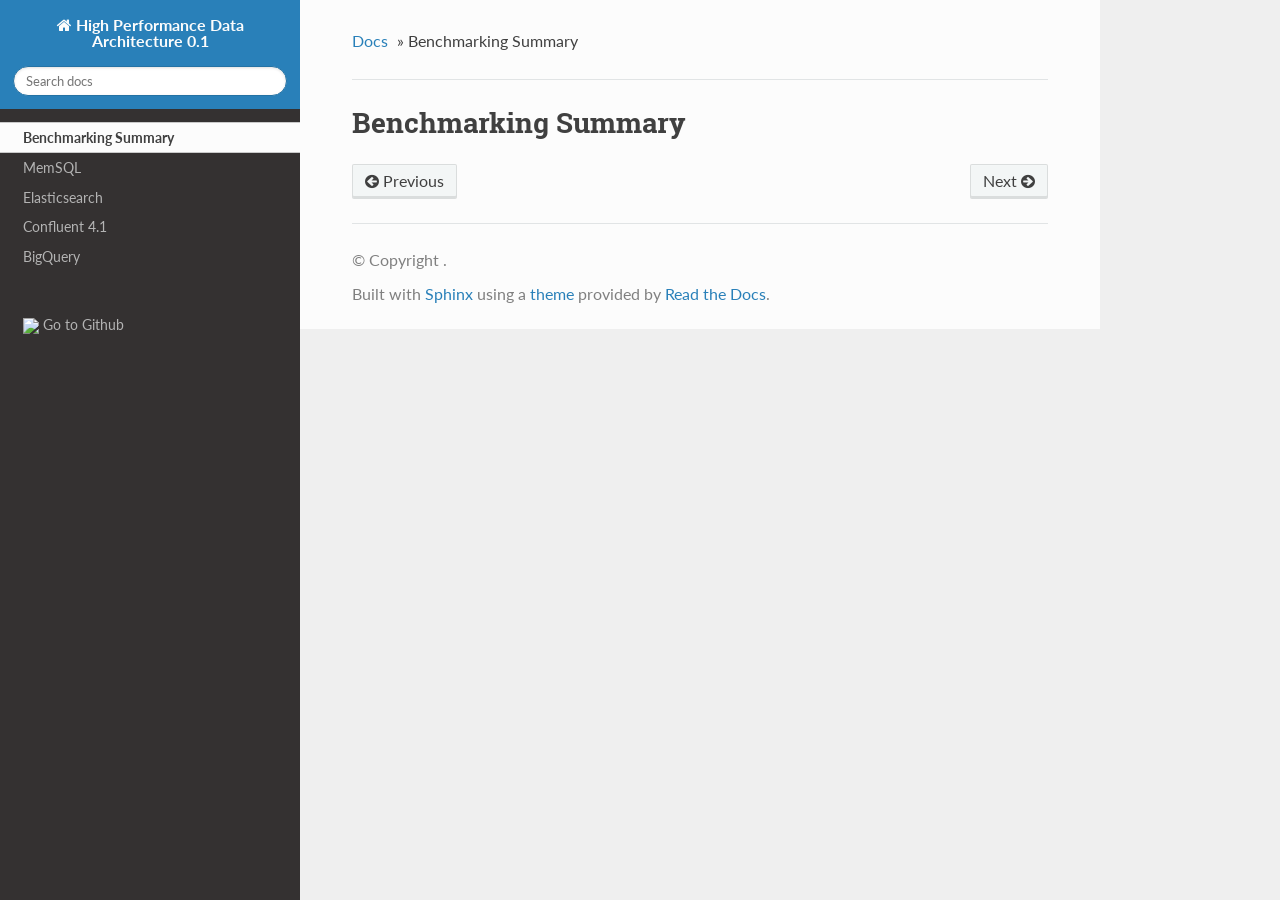
==== benchmark.html @ 3b0ab19f "Add files via upload" ====
<!DOCTYPE html>
<!--[if IE 8]><html class="no-js lt-ie9" lang="en" > <![endif]-->
<!--[if gt IE 8]><!--> <html class="no-js" lang="en" > <!--<![endif]-->
<head>
  <meta charset="utf-8">
  
  <meta name="viewport" content="width=device-width, initial-scale=1.0">
  
  <title>Benchmarking Summary &mdash; Data Architecture</title>
  

  
  
  
  

  

  
  
    

  

  
    <link rel="stylesheet" href="_static/css/theme.css" type="text/css" />
  <link rel="stylesheet" href="_static/pygments.css" type="text/css" />
    <link rel="index" title="Index" href="genindex.html" />
    <link rel="search" title="Search" href="search.html" />
    <link rel="next" title="MemSQL" href="memsql.html" />
    <link rel="prev" title="High Performance Data Architecture 0.1" href="index.html" /> 

  
  <script src="_static/js/modernizr.min.js"></script>

</head>

<body class="wy-body-for-nav">

   
  <div class="wy-grid-for-nav">

    
    <nav data-toggle="wy-nav-shift" class="wy-nav-side">
      <div class="wy-side-scroll">
        <div class="wy-side-nav-search">
          

          
            <a href="index.html" class="icon icon-home"> High Performance Data Architecture 0.1
          

          
          </a>

          
            
            
          

          
<div role="search">
  <form id="rtd-search-form" class="wy-form" action="search.html" method="get">
    <input type="text" name="q" placeholder="Search docs" />
    <input type="hidden" name="check_keywords" value="yes" />
    <input type="hidden" name="area" value="default" />
  </form>
</div>

          
        </div>

        <div class="wy-menu wy-menu-vertical" data-spy="affix" role="navigation" aria-label="main navigation">
          
    
            
            
              
            
            
              <ul class="current">
<li class="toctree-l1 current"><a class="current reference internal" href="#">Benchmarking Summary</a></li>
<li class="toctree-l1"><a class="reference internal" href="memsql.html">MemSQL</a></li>
<li class="toctree-l1"><a class="reference internal" href="elasticsearch.html">Elasticsearch</a></li>
<li class="toctree-l1"><a class="reference internal" href="confluent.html">Confluent 4.1</a></li>
<li class="toctree-l1"><a class="reference internal" href="bigquery.html">BigQuery</a></li>
</ul>

            
          
    <br/>
    <br/>
    <a href=""><img src="_images/GitHub-Mark-Light-32px.png">&nbsp;Go to Github</a>
  
        </div>
      </div>
    </nav>

    <section data-toggle="wy-nav-shift" class="wy-nav-content-wrap">

      
      <nav class="wy-nav-top" aria-label="top navigation">
        
          <i data-toggle="wy-nav-top" class="fa fa-bars"></i>
          <a href="index.html">High Performance Data Architecture 0.1</a>
        
      </nav>


      <div class="wy-nav-content">
        
        <div class="rst-content">
        
          















<div role="navigation" aria-label="breadcrumbs navigation">

  <ul class="wy-breadcrumbs">
    
      <li><a href="index.html">Docs</a> &raquo;</li>
        
      <li>Benchmarking Summary</li>
    
    
      <li class="wy-breadcrumbs-aside">
        
            
        
      </li>
    
  </ul>

  
  <hr/>
</div>
          <div role="main" class="document" itemscope="itemscope" itemtype="http://schema.org/Article">
           <div itemprop="articleBody">
            
  <div class="section" id="benchmarking-summary">
<h1>Benchmarking Summary<a class="headerlink" href="#benchmarking-summary" title="Permalink to this headline">¶</a></h1>
</div>


           </div>
           
          </div>
          <footer>
  
    <div class="rst-footer-buttons" role="navigation" aria-label="footer navigation">
      
        <a href="memsql.html" class="btn btn-neutral float-right" title="MemSQL" accesskey="n" rel="next">Next <span class="fa fa-arrow-circle-right"></span></a>
      
      
        <a href="index.html" class="btn btn-neutral" title="High Performance Data Architecture 0.1" accesskey="p" rel="prev"><span class="fa fa-arrow-circle-left"></span> Previous</a>
      
    </div>
  

  <hr/>

  <div role="contentinfo">
    <p>
        &copy; Copyright .

    </p>
  </div>
  Built with <a href="http://sphinx-doc.org/">Sphinx</a> using a <a href="https://github.com/rtfd/sphinx_rtd_theme">theme</a> provided by <a href="https://readthedocs.org">Read the Docs</a>. 

</footer>

        </div>
      </div>

    </section>

  </div>
  


  

    <script type="text/javascript">
        var DOCUMENTATION_OPTIONS = {
            URL_ROOT:'./',
            VERSION:'',
            LANGUAGE:'None',
            COLLAPSE_INDEX:false,
            FILE_SUFFIX:'.html',
            HAS_SOURCE:  true,
            SOURCELINK_SUFFIX: '.txt'
        };
    </script>
      <script type="text/javascript" src="_static/jquery.js"></script>
      <script type="text/javascript" src="_static/underscore.js"></script>
      <script type="text/javascript" src="_static/doctools.js"></script>

  

  
  
    <script type="text/javascript" src="_static/js/theme.js"></script>
  

  <script type="text/javascript">
      jQuery(function () {
          
          SphinxRtdTheme.Navigation.enableSticky();
          
      });
  </script> 

</body>
</html>
---- _static/css/theme.css ----
﻿*{-webkit-box-sizing:border-box;-moz-box-sizing:border-box;box-sizing:border-box}article,aside,details,figcaption,figure,footer,header,hgroup,nav,section{display:block}audio,canvas,video{display:inline-block;*display:inline;*zoom:1}audio:not([controls]){display:none}[hidden]{display:none}*{-webkit-box-sizing:border-box;-moz-box-sizing:border-box;box-sizing:border-box}html{font-size:100%;-webkit-text-size-adjust:100%;-ms-text-size-adjust:100%}body{margin:0}a:hover,a:active{outline:0}abbr[title]{border-bottom:1px dotted}b,strong{font-weight:bold}blockquote{margin:0}dfn{font-style:italic}ins{background:#ff9;color:#000;text-decoration:none}mark{background:#ff0;color:#000;font-style:italic;font-weight:bold}pre,code,.rst-content tt,.rst-content code,kbd,samp{font-family:monospace,serif;_font-family:"courier new",monospace;font-size:1em}pre{white-space:pre}q{quotes:none}q:before,q:after{content:"";content:none}small{font-size:85%}sub,sup{font-size:75%;line-height:0;position:relative;vertical-align:baseline}sup{top:-0.5em}sub{bottom:-0.25em}ul,ol,dl{margin:0;padding:0;list-style:none;list-style-image:none}li{list-style:none}dd{margin:0}img{border:0;-ms-interpolation-mode:bicubic;vertical-align:middle;max-width:100%}svg:not(:root){overflow:hidden}figure{margin:0}form{margin:0}fieldset{border:0;margin:0;padding:0}label{cursor:pointer}legend{border:0;*margin-left:-7px;padding:0;white-space:normal}button,input,select,textarea{font-size:100%;margin:0;vertical-align:baseline;*vertical-align:middle}button,input{line-height:normal}button,input[type="button"],input[type="reset"],input[type="submit"]{cursor:pointer;-webkit-appearance:button;*overflow:visible}button[disabled],input[disabled]{cursor:default}input[type="checkbox"],input[type="radio"]{box-sizing:border-box;padding:0;*width:13px;*height:13px}input[type="search"]{-webkit-appearance:textfield;-moz-box-sizing:content-box;-webkit-box-sizing:content-box;box-sizing:content-box}input[type="search"]::-webkit-search-decoration,input[type="search"]::-webkit-search-cancel-button{-webkit-appearance:none}button::-moz-focus-inner,input::-moz-focus-inner{border:0;padding:0}textarea{overflow:auto;vertical-align:top;resize:vertical}table{border-collapse:collapse;border-spacing:0}td{vertical-align:top}.chromeframe{margin:.2em 0;background:#ccc;color:#000;padding:.2em 0}.ir{display:block;border:0;text-indent:-999em;overflow:hidden;background-color:transparent;background-repeat:no-repeat;text-align:left;direction:ltr;*line-height:0}.ir br{display:none}.hidden{display:none !important;visibility:hidden}.visuallyhidden{border:0;clip:rect(0 0 0 0);height:1px;margin:-1px;overflow:hidden;padding:0;position:absolute;width:1px}.visuallyhidden.focusable:active,.visuallyhidden.focusable:focus{clip:auto;height:auto;margin:0;overflow:visible;position:static;width:auto}.invisible{visibility:hidden}.relative{position:relative}big,small{font-size:100%}@media print{html,body,section{background:none !important}*{box-shadow:none !important;text-shadow:none !important;filter:none !important;-ms-filter:none !important}a,a:visited{text-decoration:underline}.ir a:after,a[href^="javascript:"]:after,a[href^="#"]:after{content:""}pre,blockquote{page-break-inside:avoid}thead{display:table-header-group}tr,img{page-break-inside:avoid}img{max-width:100% !important}@page{margin:.5cm}p,h2,.rst-content .toctree-wrapper p.caption,h3{orphans:3;widows:3}h2,.rst-content .toctree-wrapper p.caption,h3{page-break-after:avoid}}.fa:before,.wy-menu-vertical li span.toctree-expand:before,.wy-menu-vertical li.on a span.toctree-expand:before,.wy-menu-vertical li.current>a span.toctree-expand:before,.rst-content .admonition-title:before,.rst-content h1 .headerlink:before,.rst-content h2 .headerlink:before,.rst-content h3 .headerlink:before,.rst-content h4 .headerlink:before,.rst-content h5 .headerlink:before,.rst-content h6 .headerlink:before,.rst-content dl dt .headerlink:before,.rst-content p.caption .headerlink:before,.rst-content table>caption .headerlink:before,.rst-content tt.download span:first-child:before,.rst-content code.download span:first-child:before,.icon:before,.wy-dropdown .caret:before,.wy-inline-validate.wy-inline-validate-success .wy-input-context:before,.wy-inline-validate.wy-inline-validate-danger .wy-input-context:before,.wy-inline-validate.wy-inline-validate-warning .wy-input-context:before,.wy-inline-validate.wy-inline-validate-info .wy-input-context:before,.wy-alert,.rst-content .note,.rst-content .attention,.rst-content .caution,.rst-content .danger,.rst-content .error,.rst-content .hint,.rst-content .important,.rst-content .tip,.rst-content .warning,.rst-content .seealso,.rst-content .admonition-todo,.rst-content .admonition,.btn,input[type="text"],input[type="password"],input[type="email"],input[type="url"],input[type="date"],input[type="month"],input[type="time"],input[type="datetime"],input[type="datetime-local"],input[type="week"],input[type="number"],input[type="search"],input[type="tel"],input[type="color"],select,textarea,.wy-menu-vertical li.on a,.wy-menu-vertical li.current>a,.wy-side-nav-search>a,.wy-side-nav-search .wy-dropdown>a,.wy-nav-top a{-webkit-font-smoothing:antialiased}.clearfix{*zoom:1}.clearfix:before,.clearfix:after{display:table;content:""}.clearfix:after{clear:both}/*!
 *  Font Awesome 4.7.0 by @davegandy - http://fontawesome.io - @fontawesome
 *  License - http://fontawesome.io/license (Font: SIL OFL 1.1, CSS: MIT License)
 */@font-face{font-family:'FontAwesome';src:url("../fonts/fontawesome-webfont.eot?v=4.7.0");src:url("../fonts/fontawesome-webfont.eot?#iefix&v=4.7.0") format("embedded-opentype"),url("../fonts/fontawesome-webfont.woff2?v=4.7.0") format("woff2"),url("../fonts/fontawesome-webfont.woff?v=4.7.0") format("woff"),url("../fonts/fontawesome-webfont.ttf?v=4.7.0") format("truetype"),url("../fonts/fontawesome-webfont.svg?v=4.7.0#fontawesomeregular") format("svg");font-weight:normal;font-style:normal}.fa,.wy-menu-vertical li span.toctree-expand,.wy-menu-vertical li.on a span.toctree-expand,.wy-menu-vertical li.current>a span.toctree-expand,.rst-content .admonition-title,.rst-content h1 .headerlink,.rst-content h2 .headerlink,.rst-content h3 .headerlink,.rst-content h4 .headerlink,.rst-content h5 .headerlink,.rst-content h6 .headerlink,.rst-content dl dt .headerlink,.rst-content p.caption .headerlink,.rst-content table>caption .headerlink,.rst-content tt.download span:first-child,.rst-content code.download span:first-child,.icon{display:inline-block;font:normal normal normal 14px/1 FontAwesome;font-size:inherit;text-rendering:auto;-webkit-font-smoothing:antialiased;-moz-osx-font-smoothing:grayscale}.fa-lg{font-size:1.3333333333em;line-height:.75em;vertical-align:-15%}.fa-2x{font-size:2em}.fa-3x{font-size:3em}.fa-4x{font-size:4em}.fa-5x{font-size:5em}.fa-fw{width:1.2857142857em;text-align:center}.fa-ul{padding-left:0;margin-left:2.1428571429em;list-style-type:none}.fa-ul>li{position:relative}.fa-li{position:absolute;left:-2.1428571429em;width:2.1428571429em;top:.1428571429em;text-align:center}.fa-li.fa-lg{left:-1.8571428571em}.fa-border{padding:.2em .25em .15em;border:solid 0.08em #eee;border-radius:.1em}.fa-pull-left{float:left}.fa-pull-right{float:right}.fa.fa-pull-left,.wy-menu-vertical li span.fa-pull-left.toctree-expand,.wy-menu-vertical li.on a span.fa-pull-left.toctree-expand,.wy-menu-vertical li.current>a span.fa-pull-left.toctree-expand,.rst-content .fa-pull-left.admonition-title,.rst-content h1 .fa-pull-left.headerlink,.rst-content h2 .fa-pull-left.headerlink,.rst-content h3 .fa-pull-left.headerlink,.rst-content h4 .fa-pull-left.headerlink,.rst-content h5 .fa-pull-left.headerlink,.rst-content h6 .fa-pull-left.headerlink,.rst-content dl dt .fa-pull-left.headerlink,.rst-content p.caption .fa-pull-left.headerlink,.rst-content table>caption .fa-pull-left.headerlink,.rst-content tt.download span.fa-pull-left:first-child,.rst-content code.download span.fa-pull-left:first-child,.fa-pull-left.icon{margin-right:.3em}.fa.fa-pull-right,.wy-menu-vertical li span.fa-pull-right.toctree-expand,.wy-menu-vertical li.on a span.fa-pull-right.toctree-expand,.wy-menu-vertical li.current>a span.fa-pull-right.toctree-expand,.rst-content .fa-pull-right.admonition-title,.rst-content h1 .fa-pull-right.headerlink,.rst-content h2 .fa-pull-right.headerlink,.rst-content h3 .fa-pull-right.headerlink,.rst-content h4 .fa-pull-right.headerlink,.rst-content h5 .fa-pull-right.headerlink,.rst-content h6 .fa-pull-right.headerlink,.rst-content dl dt .fa-pull-right.headerlink,.rst-content p.caption .fa-pull-right.headerlink,.rst-content table>caption .fa-pull-right.headerlink,.rst-content tt.download span.fa-pull-right:first-child,.rst-content code.download span.fa-pull-right:first-child,.fa-pull-right.icon{margin-left:.3em}.pull-right{float:right}.pull-left{float:left}.fa.pull-left,.wy-menu-vertical li span.pull-left.toctree-expand,.wy-menu-vertical li.on a span.pull-left.toctree-expand,.wy-menu-vertical li.current>a span.pull-left.toctree-expand,.rst-content .pull-left.admonition-title,.rst-content h1 .pull-left.headerlink,.rst-content h2 .pull-left.headerlink,.rst-content h3 .pull-left.headerlink,.rst-content h4 .pull-left.headerlink,.rst-content h5 .pull-left.headerlink,.rst-content h6 .pull-left.headerlink,.rst-content dl dt .pull-left.headerlink,.rst-content p.caption .pull-left.headerlink,.rst-content table>caption .pull-left.headerlink,.rst-content tt.download span.pull-left:first-child,.rst-content code.download span.pull-left:first-child,.pull-left.icon{margin-right:.3em}.fa.pull-right,.wy-menu-vertical li span.pull-right.toctree-expand,.wy-menu-vertical li.on a span.pull-right.toctree-expand,.wy-menu-vertical li.current>a span.pull-right.toctree-expand,.rst-content .pull-right.admonition-title,.rst-content h1 .pull-right.headerlink,.rst-content h2 .pull-right.headerlink,.rst-content h3 .pull-right.headerlink,.rst-content h4 .pull-right.headerlink,.rst-content h5 .pull-right.headerlink,.rst-content h6 .pull-right.headerlink,.rst-content dl dt .pull-right.headerlink,.rst-content p.caption .pull-right.headerlink,.rst-content table>caption .pull-right.headerlink,.rst-content tt.download span.pull-right:first-child,.rst-content code.download span.pull-right:first-child,.pull-right.icon{margin-left:.3em}.fa-spin{-webkit-animation:fa-spin 2s infinite linear;animation:fa-spin 2s infinite linear}.fa-pulse{-webkit-animation:fa-spin 1s infinite steps(8);animation:fa-spin 1s infinite steps(8)}@-webkit-keyframes fa-spin{0%{-webkit-transform:rotate(0deg);transform:rotate(0deg)}100%{-webkit-transform:rotate(359deg);transform:rotate(359deg)}}@keyframes fa-spin{0%{-webkit-transform:rotate(0deg);transform:rotate(0deg)}100%{-webkit-transform:rotate(359deg);transform:rotate(359deg)}}.fa-rotate-90{-ms-filter:"progid:DXImageTransform.Microsoft.BasicImage(rotation=1)";-webkit-transform:rotate(90deg);-ms-transform:rotate(90deg);transform:rotate(90deg)}.fa-rotate-180{-ms-filter:"progid:DXImageTransform.Microsoft.BasicImage(rotation=2)";-webkit-transform:rotate(180deg);-ms-transform:rotate(180deg);transform:rotate(180deg)}.fa-rotate-270{-ms-filter:"progid:DXImageTransform.Microsoft.BasicImage(rotation=3)";-webkit-transform:rotate(270deg);-ms-transform:rotate(270deg);transform:rotate(270deg)}.fa-flip-horizontal{-ms-filter:"progid:DXImageTransform.Microsoft.BasicImage(rotation=0, mirror=1)";-webkit-transform:scale(-1, 1);-ms-transform:scale(-1, 1);transform:scale(-1, 1)}.fa-flip-vertical{-ms-filter:"progid:DXImageTransform.Microsoft.BasicImage(rotation=2, mirror=1)";-webkit-transform:scale(1, -1);-ms-transform:scale(1, -1);transform:scale(1, -1)}:root .fa-rotate-90,:root .fa-rotate-180,:root .fa-rotate-270,:root .fa-flip-horizontal,:root .fa-flip-vertical{filter:none}.fa-stack{position:relative;display:inline-block;width:2em;height:2em;line-height:2em;vertical-align:middle}.fa-stack-1x,.fa-stack-2x{position:absolute;left:0;width:100%;text-align:center}.fa-stack-1x{line-height:inherit}.fa-stack-2x{font-size:2em}.fa-inverse{color:#fff}.fa-glass:before{content:""}.fa-music:before{content:""}.fa-search:before,.icon-search:before{content:""}.fa-envelope-o:before{content:""}.fa-heart:before{content:""}.fa-star:before{content:""}.fa-star-o:before{content:""}.fa-user:before{content:""}.fa-film:before{content:""}.fa-th-large:before{content:""}.fa-th:before{content:""}.fa-th-list:before{content:""}.fa-check:before{content:""}.fa-remove:before,.fa-close:before,.fa-times:before{content:""}.fa-search-plus:before{content:""}.fa-search-minus:before{content:""}.fa-power-off:before{content:""}.fa-signal:before{content:""}.fa-gear:before,.fa-cog:before{content:""}.fa-trash-o:before{content:""}.fa-home:before,.icon-home:before{content:""}.fa-file-o:before{content:""}.fa-clock-o:before{content:""}.fa-road:before{content:""}.fa-download:before,.rst-content tt.download span:first-child:before,.rst-content code.download span:first-child:before{content:""}.fa-arrow-circle-o-down:before{content:""}.fa-arrow-circle-o-up:before{content:""}.fa-inbox:before{content:""}.fa-play-circle-o:before{content:""}.fa-rotate-right:before,.fa-repeat:before{content:""}.fa-refresh:before{content:""}.fa-list-alt:before{content:""}.fa-lock:before{content:""}.fa-flag:before{content:""}.fa-headphones:before{content:""}.fa-volume-off:before{content:""}.fa-volume-down:before{content:""}.fa-volume-up:before{content:""}.fa-qrcode:before{content:""}.fa-barcode:before{content:""}.fa-tag:before{content:""}.fa-tags:before{content:""}.fa-book:before,.icon-book:before{content:""}.fa-bookmark:before{content:""}.fa-print:before{content:""}.fa-camera:before{content:""}.fa-font:before{content:""}.fa-bold:before{content:""}.fa-italic:before{content:""}.fa-text-height:before{content:""}.fa-text-width:before{content:""}.fa-align-left:before{content:""}.fa-align-center:before{content:""}.fa-align-right:before{content:""}.fa-align-justify:before{content:""}.fa-list:before{content:""}.fa-dedent:before,.fa-outdent:before{content:""}.fa-indent:before{content:""}.fa-video-camera:before{content:""}.fa-photo:before,.fa-image:before,.fa-picture-o:before{content:""}.fa-pencil:before{content:""}.fa-map-marker:before{content:""}.fa-adjust:before{content:""}.fa-tint:before{content:""}.fa-edit:before,.fa-pencil-square-o:before{content:""}.fa-share-square-o:before{content:""}.fa-check-square-o:before{content:""}.fa-arrows:before{content:""}.fa-step-backward:before{content:""}.fa-fast-backward:before{content:""}.fa-backward:before{content:""}.fa-play:before{content:""}.fa-pause:before{content:""}.fa-stop:before{content:""}.fa-forward:before{content:""}.fa-fast-forward:before{content:""}.fa-step-forward:before{content:""}.fa-eject:before{content:""}.fa-chevron-left:before{content:""}.fa-chevron-right:before{content:""}.fa-plus-circle:before{content:""}.fa-minus-circle:before{content:""}.fa-times-circle:before,.wy-inline-validate.wy-inline-validate-danger .wy-input-context:before{content:""}.fa-check-circle:before,.wy-inline-validate.wy-inline-validate-success .wy-input-context:before{content:""}.fa-question-circle:before{content:""}.fa-info-circle:before{content:""}.fa-crosshairs:before{content:""}.fa-times-circle-o:before{content:""}.fa-check-circle-o:before{content:""}.fa-ban:before{content:""}.fa-arrow-left:before{content:""}.fa-arrow-right:before{content:""}.fa-arrow-up:before{content:""}.fa-arrow-down:before{content:""}.fa-mail-forward:before,.fa-share:before{content:""}.fa-expand:before{content:""}.fa-compress:before{content:""}.fa-plus:before{content:""}.fa-minus:before{content:""}.fa-asterisk:before{content:""}.fa-exclamation-circle:before,.wy-inline-validate.wy-inline-validate-warning .wy-input-context:before,.wy-inline-validate.wy-inline-validate-info .wy-input-context:before,.rst-content .admonition-title:before{content:""}.fa-gift:before{content:""}.fa-leaf:before{content:""}.fa-fire:before,.icon-fire:before{content:""}.fa-eye:before{content:""}.fa-eye-slash:before{content:""}.fa-warning:before,.fa-exclamation-triangle:before{content:""}.fa-plane:before{content:""}.fa-calendar:before{content:""}.fa-random:before{content:""}.fa-comment:before{content:""}.fa-magnet:before{content:""}.fa-chevron-up:before{content:""}.fa-chevron-down:before{content:""}.fa-retweet:before{content:""}.fa-shopping-cart:before{content:""}.fa-folder:before{content:""}.fa-folder-open:before{content:""}.fa-arrows-v:before{content:""}.fa-arrows-h:before{content:""}.fa-bar-chart-o:before,.fa-bar-chart:before{content:""}.fa-twitter-square:before{content:""}.fa-facebook-square:before{content:""}.fa-camera-retro:before{content:""}.fa-key:before{content:""}.fa-gears:before,.fa-cogs:before{content:""}.fa-comments:before{content:""}.fa-thumbs-o-up:before{content:""}.fa-thumbs-o-down:before{content:""}.fa-star-half:before{content:""}.fa-heart-o:before{content:""}.fa-sign-out:before{content:""}.fa-linkedin-square:before{content:""}.fa-thumb-tack:before{content:""}.fa-external-link:before{content:""}.fa-sign-in:before{content:""}.fa-trophy:before{content:""}.fa-github-square:before{content:""}.fa-upload:before{content:""}.fa-lemon-o:before{content:""}.fa-phone:before{content:""}.fa-square-o:before{content:""}.fa-bookmark-o:before{content:""}.fa-phone-square:before{content:""}.fa-twitter:before{content:""}.fa-facebook-f:before,.fa-facebook:before{content:""}.fa-github:before,.icon-github:before{content:""}.fa-unlock:before{content:""}.fa-credit-card:before{content:""}.fa-feed:before,.fa-rss:before{content:""}.fa-hdd-o:before{content:""}.fa-bullhorn:before{content:""}.fa-bell:before{content:""}.fa-certificate:before{content:""}.fa-hand-o-right:before{content:""}.fa-hand-o-left:before{content:""}.fa-hand-o-up:before{content:""}.fa-hand-o-down:before{content:""}.fa-arrow-circle-left:before,.icon-circle-arrow-left:before{content:""}.fa-arrow-circle-right:before,.icon-circle-arrow-right:before{content:""}.fa-arrow-circle-up:before{content:""}.fa-arrow-circle-down:before{content:""}.fa-globe:before{content:""}.fa-wrench:before{content:""}.fa-tasks:before{content:""}.fa-filter:before{content:""}.fa-briefcase:before{content:""}.fa-arrows-alt:before{content:""}.fa-group:before,.fa-users:before{content:""}.fa-chain:before,.fa-link:before,.icon-link:before{content:""}.fa-cloud:before{content:""}.fa-flask:before{content:""}.fa-cut:before,.fa-scissors:before{content:""}.fa-copy:before,.fa-files-o:before{content:""}.fa-paperclip:before{content:""}.fa-save:before,.fa-floppy-o:before{content:""}.fa-square:before{content:""}.fa-navicon:before,.fa-reorder:before,.fa-bars:before{content:""}.fa-list-ul:before{content:""}.fa-list-ol:before{content:""}.fa-strikethrough:before{content:""}.fa-underline:before{content:""}.fa-table:before{content:""}.fa-magic:before{content:""}.fa-truck:before{content:""}.fa-pinterest:before{content:""}.fa-pinterest-square:before{content:""}.fa-google-plus-square:before{content:""}.fa-google-plus:before{content:""}.fa-money:before{content:""}.fa-caret-down:before,.wy-dropdown .caret:before,.icon-caret-down:before{content:""}.fa-caret-up:before{content:""}.fa-caret-left:before{content:""}.fa-caret-right:before{content:""}.fa-columns:before{content:""}.fa-unsorted:before,.fa-sort:before{content:""}.fa-sort-down:before,.fa-sort-desc:before{content:""}.fa-sort-up:before,.fa-sort-asc:before{content:""}.fa-envelope:before{content:""}.fa-linkedin:before{content:""}.fa-rotate-left:before,.fa-undo:before{content:""}.fa-legal:before,.fa-gavel:before{content:""}.fa-dashboard:before,.fa-tachometer:before{content:""}.fa-comment-o:before{content:""}.fa-comments-o:before{content:""}.fa-flash:before,.fa-bolt:before{content:""}.fa-sitemap:before{content:""}.fa-umbrella:before{content:""}.fa-paste:before,.fa-clipboard:before{content:""}.fa-lightbulb-o:before{content:""}.fa-exchange:before{content:""}.fa-cloud-download:before{content:""}.fa-cloud-upload:before{content:""}.fa-user-md:before{content:""}.fa-stethoscope:before{content:""}.fa-suitcase:before{content:""}.fa-bell-o:before{content:""}.fa-coffee:before{content:""}.fa-cutlery:before{content:""}.fa-file-text-o:before{content:""}.fa-building-o:before{content:""}.fa-hospital-o:before{content:""}.fa-ambulance:before{content:""}.fa-medkit:before{content:""}.fa-fighter-jet:before{content:""}.fa-beer:before{content:""}.fa-h-square:before{content:""}.fa-plus-square:before{content:""}.fa-angle-double-left:before{content:""}.fa-angle-double-right:before{content:""}.fa-angle-double-up:before{content:""}.fa-angle-double-down:before{content:""}.fa-angle-left:before{content:""}.fa-angle-right:before{content:""}.fa-angle-up:before{content:""}.fa-angle-down:before{content:""}.fa-desktop:before{content:""}.fa-laptop:before{content:""}.fa-tablet:before{content:""}.fa-mobile-phone:before,.fa-mobile:before{content:""}.fa-circle-o:before{content:""}.fa-quote-left:before{content:""}.fa-quote-right:before{content:""}.fa-spinner:before{content:""}.fa-circle:before{content:""}.fa-mail-reply:before,.fa-reply:before{content:""}.fa-github-alt:before{content:""}.fa-folder-o:before{content:""}.fa-folder-open-o:before{content:""}.fa-smile-o:before{content:""}.fa-frown-o:before{content:""}.fa-meh-o:before{content:""}.fa-gamepad:before{content:""}.fa-keyboard-o:before{content:""}.fa-flag-o:before{content:""}.fa-flag-checkered:before{content:""}.fa-terminal:before{content:""}.fa-code:before{content:""}.fa-mail-reply-all:before,.fa-reply-all:before{content:""}.fa-star-half-empty:before,.fa-star-half-full:before,.fa-star-half-o:before{content:""}.fa-location-arrow:before{content:""}.fa-crop:before{content:""}.fa-code-fork:before{content:""}.fa-unlink:before,.fa-chain-broken:before{content:""}.fa-question:before{content:""}.fa-info:before{content:""}.fa-exclamation:before{content:""}.fa-superscript:before{content:""}.fa-subscript:before{content:""}.fa-eraser:before{content:""}.fa-puzzle-piece:before{content:""}.fa-microphone:before{content:""}.fa-microphone-slash:before{content:""}.fa-shield:before{content:""}.fa-calendar-o:before{content:""}.fa-fire-extinguisher:before{content:""}.fa-rocket:before{content:""}.fa-maxcdn:before{content:""}.fa-chevron-circle-left:before{content:""}.fa-chevron-circle-right:before{content:""}.fa-chevron-circle-up:before{content:""}.fa-chevron-circle-down:before{content:""}.fa-html5:before{content:""}.fa-css3:before{content:""}.fa-anchor:before{content:""}.fa-unlock-alt:before{content:""}.fa-bullseye:before{content:""}.fa-ellipsis-h:before{content:""}.fa-ellipsis-v:before{content:""}.fa-rss-square:before{content:""}.fa-play-circle:before{content:""}.fa-ticket:before{content:""}.fa-minus-square:before{content:""}.fa-minus-square-o:before,.wy-menu-vertical li.on a span.toctree-expand:before,.wy-menu-vertical li.current>a span.toctree-expand:before{content:""}.fa-level-up:before{content:""}.fa-level-down:before{content:""}.fa-check-square:before{content:""}.fa-pencil-square:before{content:""}.fa-external-link-square:before{content:""}.fa-share-square:before{content:""}.fa-compass:before{content:""}.fa-toggle-down:before,.fa-caret-square-o-down:before{content:""}.fa-toggle-up:before,.fa-caret-square-o-up:before{content:""}.fa-toggle-right:before,.fa-caret-square-o-right:before{content:""}.fa-euro:before,.fa-eur:before{content:""}.fa-gbp:before{content:""}.fa-dollar:before,.fa-usd:before{content:""}.fa-rupee:before,.fa-inr:before{content:""}.fa-cny:before,.fa-rmb:before,.fa-yen:before,.fa-jpy:before{content:""}.fa-ruble:before,.fa-rouble:before,.fa-rub:before{content:""}.fa-won:before,.fa-krw:before{content:""}.fa-bitcoin:before,.fa-btc:before{content:""}.fa-file:before{content:""}.fa-file-text:before{content:""}.fa-sort-alpha-asc:before{content:""}.fa-sort-alpha-desc:before{content:""}.fa-sort-amount-asc:before{content:""}.fa-sort-amount-desc:before{content:""}.fa-sort-numeric-asc:before{content:""}.fa-sort-numeric-desc:before{content:""}.fa-thumbs-up:before{content:""}.fa-thumbs-down:before{content:""}.fa-youtube-square:before{content:""}.fa-youtube:before{content:""}.fa-xing:before{content:""}.fa-xing-square:before{content:""}.fa-youtube-play:before{content:""}.fa-dropbox:before{content:""}.fa-stack-overflow:before{content:""}.fa-instagram:before{content:""}.fa-flickr:before{content:""}.fa-adn:before{content:""}.fa-bitbucket:before,.icon-bitbucket:before{content:""}.fa-bitbucket-square:before{content:""}.fa-tumblr:before{content:""}.fa-tumblr-square:before{content:""}.fa-long-arrow-down:before{content:""}.fa-long-arrow-up:before{content:""}.fa-long-arrow-left:before{content:""}.fa-long-arrow-right:before{content:""}.fa-apple:before{content:""}.fa-windows:before{content:""}.fa-android:before{content:""}.fa-linux:before{content:""}.fa-dribbble:before{content:""}.fa-skype:before{content:""}.fa-foursquare:before{content:""}.fa-trello:before{content:""}.fa-female:before{content:""}.fa-male:before{content:""}.fa-gittip:before,.fa-gratipay:before{content:""}.fa-sun-o:before{content:""}.fa-moon-o:before{content:""}.fa-archive:before{content:""}.fa-bug:before{content:""}.fa-vk:before{content:""}.fa-weibo:before{content:""}.fa-renren:before{content:""}.fa-pagelines:before{content:""}.fa-stack-exchange:before{content:""}.fa-arrow-circle-o-right:before{content:""}.fa-arrow-circle-o-left:before{content:""}.fa-toggle-left:before,.fa-caret-square-o-left:before{content:""}.fa-dot-circle-o:before{content:""}.fa-wheelchair:before{content:""}.fa-vimeo-square:before{content:""}.fa-turkish-lira:before,.fa-try:before{content:""}.fa-plus-square-o:before,.wy-menu-vertical li span.toctree-expand:before{content:""}.fa-space-shuttle:before{content:""}.fa-slack:before{content:""}.fa-envelope-square:before{content:""}.fa-wordpress:before{content:""}.fa-openid:before{content:""}.fa-institution:before,.fa-bank:before,.fa-university:before{content:""}.fa-mortar-board:before,.fa-graduation-cap:before{content:""}.fa-yahoo:before{content:""}.fa-google:before{content:""}.fa-reddit:before{content:""}.fa-reddit-square:before{content:""}.fa-stumbleupon-circle:before{content:""}.fa-stumbleupon:before{content:""}.fa-delicious:before{content:""}.fa-digg:before{content:""}.fa-pied-piper-pp:before{content:""}.fa-pied-piper-alt:before{content:""}.fa-drupal:before{content:""}.fa-joomla:before{content:""}.fa-language:before{content:""}.fa-fax:before{content:""}.fa-building:before{content:""}.fa-child:before{content:""}.fa-paw:before{content:""}.fa-spoon:before{content:""}.fa-cube:before{content:""}.fa-cubes:before{content:""}.fa-behance:before{content:""}.fa-behance-square:before{content:""}.fa-steam:before{content:""}.fa-steam-square:before{content:""}.fa-recycle:before{content:""}.fa-automobile:before,.fa-car:before{content:""}.fa-cab:before,.fa-taxi:before{content:""}.fa-tree:before{content:""}.fa-spotify:before{content:""}.fa-deviantart:before{content:""}.fa-soundcloud:before{content:""}.fa-database:before{content:""}.fa-file-pdf-o:before{content:""}.fa-file-word-o:before{content:""}.fa-file-excel-o:before{content:""}.fa-file-powerpoint-o:before{content:""}.fa-file-photo-o:before,.fa-file-picture-o:before,.fa-file-image-o:before{content:""}.fa-file-zip-o:before,.fa-file-archive-o:before{content:""}.fa-file-sound-o:before,.fa-file-audio-o:before{content:""}.fa-file-movie-o:before,.fa-file-video-o:before{content:""}.fa-file-code-o:before{content:""}.fa-vine:before{content:""}.fa-codepen:before{content:""}.fa-jsfiddle:before{content:""}.fa-life-bouy:before,.fa-life-buoy:before,.fa-life-saver:before,.fa-support:before,.fa-life-ring:before{content:""}.fa-circle-o-notch:before{content:""}.fa-ra:before,.fa-resistance:before,.fa-rebel:before{content:""}.fa-ge:before,.fa-empire:before{content:""}.fa-git-square:before{content:""}.fa-git:before{content:""}.fa-y-combinator-square:before,.fa-yc-square:before,.fa-hacker-news:before{content:""}.fa-tencent-weibo:before{content:""}.fa-qq:before{content:""}.fa-wechat:before,.fa-weixin:before{content:""}.fa-send:before,.fa-paper-plane:before{content:""}.fa-send-o:before,.fa-paper-plane-o:before{content:""}.fa-history:before{content:""}.fa-circle-thin:before{content:""}.fa-header:before{content:""}.fa-paragraph:before{content:""}.fa-sliders:before{content:""}.fa-share-alt:before{content:""}.fa-share-alt-square:before{content:""}.fa-bomb:before{content:""}.fa-soccer-ball-o:before,.fa-futbol-o:before{content:""}.fa-tty:before{content:""}.fa-binoculars:before{content:""}.fa-plug:before{content:""}.fa-slideshare:before{content:""}.fa-twitch:before{content:""}.fa-yelp:before{content:""}.fa-newspaper-o:before{content:""}.fa-wifi:before{content:""}.fa-calculator:before{content:""}.fa-paypal:before{content:""}.fa-google-wallet:before{content:""}.fa-cc-visa:before{content:""}.fa-cc-mastercard:before{content:""}.fa-cc-discover:before{content:""}.fa-cc-amex:before{content:""}.fa-cc-paypal:before{content:""}.fa-cc-stripe:before{content:""}.fa-bell-slash:before{content:""}.fa-bell-slash-o:before{content:""}.fa-trash:before{content:""}.fa-copyright:before{content:""}.fa-at:before{content:""}.fa-eyedropper:before{content:""}.fa-paint-brush:before{content:""}.fa-birthday-cake:before{content:""}.fa-area-chart:before{content:""}.fa-pie-chart:before{content:""}.fa-line-chart:before{content:""}.fa-lastfm:before{content:""}.fa-lastfm-square:before{content:""}.fa-toggle-off:before{content:""}.fa-toggle-on:before{content:""}.fa-bicycle:before{content:""}.fa-bus:before{content:""}.fa-ioxhost:before{content:""}.fa-angellist:before{content:""}.fa-cc:before{content:""}.fa-shekel:before,.fa-sheqel:before,.fa-ils:before{content:""}.fa-meanpath:before{content:""}.fa-buysellads:before{content:""}.fa-connectdevelop:before{content:""}.fa-dashcube:before{content:""}.fa-forumbee:before{content:""}.fa-leanpub:before{content:""}.fa-sellsy:before{content:""}.fa-shirtsinbulk:before{content:""}.fa-simplybuilt:before{content:""}.fa-skyatlas:before{content:""}.fa-cart-plus:before{content:""}.fa-cart-arrow-down:before{content:""}.fa-diamond:before{content:""}.fa-ship:before{content:""}.fa-user-secret:before{content:""}.fa-motorcycle:before{content:""}.fa-street-view:before{content:""}.fa-heartbeat:before{content:""}.fa-venus:before{content:""}.fa-mars:before{content:""}.fa-mercury:before{content:""}.fa-intersex:before,.fa-transgender:before{content:""}.fa-transgender-alt:before{content:""}.fa-venus-double:before{content:""}.fa-mars-double:before{content:""}.fa-venus-mars:before{content:""}.fa-mars-stroke:before{content:""}.fa-mars-stroke-v:before{content:""}.fa-mars-stroke-h:before{content:""}.fa-neuter:before{content:""}.fa-genderless:before{content:""}.fa-facebook-official:before{content:""}.fa-pinterest-p:before{content:""}.fa-whatsapp:before{content:""}.fa-server:before{content:""}.fa-user-plus:before{content:""}.fa-user-times:before{content:""}.fa-hotel:before,.fa-bed:before{content:""}.fa-viacoin:before{content:""}.fa-train:before{content:""}.fa-subway:before{content:""}.fa-medium:before{content:""}.fa-yc:before,.fa-y-combinator:before{content:""}.fa-optin-monster:before{content:""}.fa-opencart:before{content:""}.fa-expeditedssl:before{content:""}.fa-battery-4:before,.fa-battery:before,.fa-battery-full:before{content:""}.fa-battery-3:before,.fa-battery-three-quarters:before{content:""}.fa-battery-2:before,.fa-battery-half:before{content:""}.fa-battery-1:before,.fa-battery-quarter:before{content:""}.fa-battery-0:before,.fa-battery-empty:before{content:""}.fa-mouse-pointer:before{content:""}.fa-i-cursor:before{content:""}.fa-object-group:before{content:""}.fa-object-ungroup:before{content:""}.fa-sticky-note:before{content:""}.fa-sticky-note-o:before{content:""}.fa-cc-jcb:before{content:""}.fa-cc-diners-club:before{content:""}.fa-clone:before{content:""}.fa-balance-scale:before{content:""}.fa-hourglass-o:before{content:""}.fa-hourglass-1:before,.fa-hourglass-start:before{content:""}.fa-hourglass-2:before,.fa-hourglass-half:before{content:""}.fa-hourglass-3:before,.fa-hourglass-end:before{content:""}.fa-hourglass:before{content:""}.fa-hand-grab-o:before,.fa-hand-rock-o:before{content:""}.fa-hand-stop-o:before,.fa-hand-paper-o:before{content:""}.fa-hand-scissors-o:before{content:""}.fa-hand-lizard-o:before{content:""}.fa-hand-spock-o:before{content:""}.fa-hand-pointer-o:before{content:""}.fa-hand-peace-o:before{content:""}.fa-trademark:before{content:""}.fa-registered:before{content:""}.fa-creative-commons:before{content:""}.fa-gg:before{content:""}.fa-gg-circle:before{content:""}.fa-tripadvisor:before{content:""}.fa-odnoklassniki:before{content:""}.fa-odnoklassniki-square:before{content:""}.fa-get-pocket:before{content:""}.fa-wikipedia-w:before{content:""}.fa-safari:before{content:""}.fa-chrome:before{content:""}.fa-firefox:before{content:""}.fa-opera:before{content:""}.fa-internet-explorer:before{content:""}.fa-tv:before,.fa-television:before{content:""}.fa-contao:before{content:""}.fa-500px:before{content:""}.fa-amazon:before{content:""}.fa-calendar-plus-o:before{content:""}.fa-calendar-minus-o:before{content:""}.fa-calendar-times-o:before{content:""}.fa-calendar-check-o:before{content:""}.fa-industry:before{content:""}.fa-map-pin:before{content:""}.fa-map-signs:before{content:""}.fa-map-o:before{content:""}.fa-map:before{content:""}.fa-commenting:before{content:""}.fa-commenting-o:before{content:""}.fa-houzz:before{content:""}.fa-vimeo:before{content:""}.fa-black-tie:before{content:""}.fa-fonticons:before{content:""}.fa-reddit-alien:before{content:""}.fa-edge:before{content:""}.fa-credit-card-alt:before{content:""}.fa-codiepie:before{content:""}.fa-modx:before{content:""}.fa-fort-awesome:before{content:""}.fa-usb:before{content:""}.fa-product-hunt:before{content:""}.fa-mixcloud:before{content:""}.fa-scribd:before{content:""}.fa-pause-circle:before{content:""}.fa-pause-circle-o:before{content:""}.fa-stop-circle:before{content:""}.fa-stop-circle-o:before{content:""}.fa-shopping-bag:before{content:""}.fa-shopping-basket:before{content:""}.fa-hashtag:before{content:""}.fa-bluetooth:before{content:""}.fa-bluetooth-b:before{content:""}.fa-percent:before{content:""}.fa-gitlab:before,.icon-gitlab:before{content:""}.fa-wpbeginner:before{content:""}.fa-wpforms:before{content:""}.fa-envira:before{content:""}.fa-universal-access:before{content:""}.fa-wheelchair-alt:before{content:""}.fa-question-circle-o:before{content:""}.fa-blind:before{content:""}.fa-audio-description:before{content:""}.fa-volume-control-phone:before{content:""}.fa-braille:before{content:""}.fa-assistive-listening-systems:before{content:""}.fa-asl-interpreting:before,.fa-american-sign-language-interpreting:before{content:""}.fa-deafness:before,.fa-hard-of-hearing:before,.fa-deaf:before{content:""}.fa-glide:before{content:""}.fa-glide-g:before{content:""}.fa-signing:before,.fa-sign-language:before{content:""}.fa-low-vision:before{content:""}.fa-viadeo:before{content:""}.fa-viadeo-square:before{content:""}.fa-snapchat:before{content:""}.fa-snapchat-ghost:before{content:""}.fa-snapchat-square:before{content:""}.fa-pied-piper:before{content:""}.fa-first-order:before{content:""}.fa-yoast:before{content:""}.fa-themeisle:before{content:""}.fa-google-plus-circle:before,.fa-google-plus-official:before{content:""}.fa-fa:before,.fa-font-awesome:before{content:""}.fa-handshake-o:before{content:""}.fa-envelope-open:before{content:""}.fa-envelope-open-o:before{content:""}.fa-linode:before{content:""}.fa-address-book:before{content:""}.fa-address-book-o:before{content:""}.fa-vcard:before,.fa-address-card:before{content:""}.fa-vcard-o:before,.fa-address-card-o:before{content:""}.fa-user-circle:before{content:""}.fa-user-circle-o:before{content:""}.fa-user-o:before{content:""}.fa-id-badge:before{content:""}.fa-drivers-license:before,.fa-id-card:before{content:""}.fa-drivers-license-o:before,.fa-id-card-o:before{content:""}.fa-quora:before{content:""}.fa-free-code-camp:before{content:""}.fa-telegram:before{content:""}.fa-thermometer-4:before,.fa-thermometer:before,.fa-thermometer-full:before{content:""}.fa-thermometer-3:before,.fa-thermometer-three-quarters:before{content:""}.fa-thermometer-2:before,.fa-thermometer-half:before{content:""}.fa-thermometer-1:before,.fa-thermometer-quarter:before{content:""}.fa-thermometer-0:before,.fa-thermometer-empty:before{content:""}.fa-shower:before{content:""}.fa-bathtub:before,.fa-s15:before,.fa-bath:before{content:""}.fa-podcast:before{content:""}.fa-window-maximize:before{content:""}.fa-window-minimize:before{content:""}.fa-window-restore:before{content:""}.fa-times-rectangle:before,.fa-window-close:before{content:""}.fa-times-rectangle-o:before,.fa-window-close-o:before{content:""}.fa-bandcamp:before{content:""}.fa-grav:before{content:""}.fa-etsy:before{content:""}.fa-imdb:before{content:""}.fa-ravelry:before{content:""}.fa-eercast:before{content:""}.fa-microchip:before{content:""}.fa-snowflake-o:before{content:""}.fa-superpowers:before{content:""}.fa-wpexplorer:before{content:""}.fa-meetup:before{content:""}.sr-only{position:absolute;width:1px;height:1px;padding:0;margin:-1px;overflow:hidden;clip:rect(0, 0, 0, 0);border:0}.sr-only-focusable:active,.sr-only-focusable:focus{position:static;width:auto;height:auto;margin:0;overflow:visible;clip:auto}.fa,.wy-menu-vertical li span.toctree-expand,.wy-menu-vertical li.on a span.toctree-expand,.wy-menu-vertical li.current>a span.toctree-expand,.rst-content .admonition-title,.rst-content h1 .headerlink,.rst-content h2 .headerlink,.rst-content h3 .headerlink,.rst-content h4 .headerlink,.rst-content h5 .headerlink,.rst-content h6 .headerlink,.rst-content dl dt .headerlink,.rst-content p.caption .headerlink,.rst-content table>caption .headerlink,.rst-content tt.download span:first-child,.rst-content code.download span:first-child,.icon,.wy-dropdown .caret,.wy-inline-validate.wy-inline-validate-success .wy-input-context,.wy-inline-validate.wy-inline-validate-danger .wy-input-context,.wy-inline-validate.wy-inline-validate-warning .wy-input-context,.wy-inline-validate.wy-inline-validate-info .wy-input-context{font-family:inherit}.fa:before,.wy-menu-vertical li span.toctree-expand:before,.wy-menu-vertical li.on a span.toctree-expand:before,.wy-menu-vertical li.current>a span.toctree-expand:before,.rst-content .admonition-title:before,.rst-content h1 .headerlink:before,.rst-content h2 .headerlink:before,.rst-content h3 .headerlink:before,.rst-content h4 .headerlink:before,.rst-content h5 .headerlink:before,.rst-content h6 .headerlink:before,.rst-content dl dt .headerlink:before,.rst-content p.caption .headerlink:before,.rst-content table>caption .headerlink:before,.rst-content tt.download span:first-child:before,.rst-content code.download span:first-child:before,.icon:before,.wy-dropdown .caret:before,.wy-inline-validate.wy-inline-validate-success .wy-input-context:before,.wy-inline-validate.wy-inline-validate-danger .wy-input-context:before,.wy-inline-validate.wy-inline-validate-warning .wy-input-context:before,.wy-inline-validate.wy-inline-validate-info .wy-input-context:before{font-family:"FontAwesome";display:inline-block;font-style:normal;font-weight:normal;line-height:1;text-decoration:inherit}a .fa,a .wy-menu-vertical li span.toctree-expand,.wy-menu-vertical li a span.toctree-expand,.wy-menu-vertical li.on a span.toctree-expand,.wy-menu-vertical li.current>a span.toctree-expand,a .rst-content .admonition-title,.rst-content a .admonition-title,a .rst-content h1 .headerlink,.rst-content h1 a .headerlink,a .rst-content h2 .headerlink,.rst-content h2 a .headerlink,a .rst-content h3 .headerlink,.rst-content h3 a .headerlink,a .rst-content h4 .headerlink,.rst-content h4 a .headerlink,a .rst-content h5 .headerlink,.rst-content h5 a .headerlink,a .rst-content h6 .headerlink,.rst-content h6 a .headerlink,a .rst-content dl dt .headerlink,.rst-content dl dt a .headerlink,a .rst-content p.caption .headerlink,.rst-content p.caption a .headerlink,a .rst-content table>caption .headerlink,.rst-content table>caption a .headerlink,a .rst-content tt.download span:first-child,.rst-content tt.download a span:first-child,a .rst-content code.download span:first-child,.rst-content code.download a span:first-child,a .icon{display:inline-block;text-decoration:inherit}.btn .fa,.btn .wy-menu-vertical li span.toctree-expand,.wy-menu-vertical li .btn span.toctree-expand,.btn .wy-menu-vertical li.on a span.toctree-expand,.wy-menu-vertical li.on a .btn span.toctree-expand,.btn .wy-menu-vertical li.current>a span.toctree-expand,.wy-menu-vertical li.current>a .btn span.toctree-expand,.btn .rst-content .admonition-title,.rst-content .btn .admonition-title,.btn .rst-content h1 .headerlink,.rst-content h1 .btn .headerlink,.btn .rst-content h2 .headerlink,.rst-content h2 .btn .headerlink,.btn .rst-content h3 .headerlink,.rst-content h3 .btn .headerlink,.btn .rst-content h4 .headerlink,.rst-content h4 .btn .headerlink,.btn .rst-content h5 .headerlink,.rst-content h5 .btn .headerlink,.btn .rst-content h6 .headerlink,.rst-content h6 .btn .headerlink,.btn .rst-content dl dt .headerlink,.rst-content dl dt .btn .headerlink,.btn .rst-content p.caption .headerlink,.rst-content p.caption .btn .headerlink,.btn .rst-content table>caption .headerlink,.rst-content table>caption .btn .headerlink,.btn .rst-content tt.download span:first-child,.rst-content tt.download .btn span:first-child,.btn .rst-content code.download span:first-child,.rst-content code.download .btn span:first-child,.btn .icon,.nav .fa,.nav .wy-menu-vertical li span.toctree-expand,.wy-menu-vertical li .nav span.toctree-expand,.nav .wy-menu-vertical li.on a span.toctree-expand,.wy-menu-vertical li.on a .nav span.toctree-expand,.nav .wy-menu-vertical li.current>a span.toctree-expand,.wy-menu-vertical li.current>a .nav span.toctree-expand,.nav .rst-content .admonition-title,.rst-content .nav .admonition-title,.nav .rst-content h1 .headerlink,.rst-content h1 .nav .headerlink,.nav .rst-content h2 .headerlink,.rst-content h2 .nav .headerlink,.nav .rst-content h3 .headerlink,.rst-content h3 .nav .headerlink,.nav .rst-content h4 .headerlink,.rst-content h4 .nav .headerlink,.nav .rst-content h5 .headerlink,.rst-content h5 .nav .headerlink,.nav .rst-content h6 .headerlink,.rst-content h6 .nav .headerlink,.nav .rst-content dl dt .headerlink,.rst-content dl dt .nav .headerlink,.nav .rst-content p.caption .headerlink,.rst-content p.caption .nav .headerlink,.nav .rst-content table>caption .headerlink,.rst-content table>caption .nav .headerlink,.nav .rst-content tt.download span:first-child,.rst-content tt.download .nav span:first-child,.nav .rst-content code.download span:first-child,.rst-content code.download .nav span:first-child,.nav .icon{display:inline}.btn .fa.fa-large,.btn .wy-menu-vertical li span.fa-large.toctree-expand,.wy-menu-vertical li .btn span.fa-large.toctree-expand,.btn .rst-content .fa-large.admonition-title,.rst-content .btn .fa-large.admonition-title,.btn .rst-content h1 .fa-large.headerlink,.rst-content h1 .btn .fa-large.headerlink,.btn .rst-content h2 .fa-large.headerlink,.rst-content h2 .btn .fa-large.headerlink,.btn .rst-content h3 .fa-large.headerlink,.rst-content h3 .btn .fa-large.headerlink,.btn .rst-content h4 .fa-large.headerlink,.rst-content h4 .btn .fa-large.headerlink,.btn .rst-content h5 .fa-large.headerlink,.rst-content h5 .btn .fa-large.headerlink,.btn .rst-content h6 .fa-large.headerlink,.rst-content h6 .btn .fa-large.headerlink,.btn .rst-content dl dt .fa-large.headerlink,.rst-content dl dt .btn .fa-large.headerlink,.btn .rst-content p.caption .fa-large.headerlink,.rst-content p.caption .btn .fa-large.headerlink,.btn .rst-content table>caption .fa-large.headerlink,.rst-content table>caption .btn .fa-large.headerlink,.btn .rst-content tt.download span.fa-large:first-child,.rst-content tt.download .btn span.fa-large:first-child,.btn .rst-content code.download span.fa-large:first-child,.rst-content code.download .btn span.fa-large:first-child,.btn .fa-large.icon,.nav .fa.fa-large,.nav .wy-menu-vertical li span.fa-large.toctree-expand,.wy-menu-vertical li .nav span.fa-large.toctree-expand,.nav .rst-content .fa-large.admonition-title,.rst-content .nav .fa-large.admonition-title,.nav .rst-content h1 .fa-large.headerlink,.rst-content h1 .nav .fa-large.headerlink,.nav .rst-content h2 .fa-large.headerlink,.rst-content h2 .nav .fa-large.headerlink,.nav .rst-content h3 .fa-large.headerlink,.rst-content h3 .nav .fa-large.headerlink,.nav .rst-content h4 .fa-large.headerlink,.rst-content h4 .nav .fa-large.headerlink,.nav .rst-content h5 .fa-large.headerlink,.rst-content h5 .nav .fa-large.headerlink,.nav .rst-content h6 .fa-large.headerlink,.rst-content h6 .nav .fa-large.headerlink,.nav .rst-content dl dt .fa-large.headerlink,.rst-content dl dt .nav .fa-large.headerlink,.nav .rst-content p.caption .fa-large.headerlink,.rst-content p.caption .nav .fa-large.headerlink,.nav .rst-content table>caption .fa-large.headerlink,.rst-content table>caption .nav .fa-large.headerlink,.nav .rst-content tt.download span.fa-large:first-child,.rst-content tt.download .nav span.fa-large:first-child,.nav .rst-content code.download span.fa-large:first-child,.rst-content code.download .nav span.fa-large:first-child,.nav .fa-large.icon{line-height:.9em}.btn .fa.fa-spin,.btn .wy-menu-vertical li span.fa-spin.toctree-expand,.wy-menu-vertical li .btn span.fa-spin.toctree-expand,.btn .rst-content .fa-spin.admonition-title,.rst-content .btn .fa-spin.admonition-title,.btn .rst-content h1 .fa-spin.headerlink,.rst-content h1 .btn .fa-spin.headerlink,.btn .rst-content h2 .fa-spin.headerlink,.rst-content h2 .btn .fa-spin.headerlink,.btn .rst-content h3 .fa-spin.headerlink,.rst-content h3 .btn .fa-spin.headerlink,.btn .rst-content h4 .fa-spin.headerlink,.rst-content h4 .btn .fa-spin.headerlink,.btn .rst-content h5 .fa-spin.headerlink,.rst-content h5 .btn .fa-spin.headerlink,.btn .rst-content h6 .fa-spin.headerlink,.rst-content h6 .btn .fa-spin.headerlink,.btn .rst-content dl dt .fa-spin.headerlink,.rst-content dl dt .btn .fa-spin.headerlink,.btn .rst-content p.caption .fa-spin.headerlink,.rst-content p.caption .btn .fa-spin.headerlink,.btn .rst-content table>caption .fa-spin.headerlink,.rst-content table>caption .btn .fa-spin.headerlink,.btn .rst-content tt.download span.fa-spin:first-child,.rst-content tt.download .btn span.fa-spin:first-child,.btn .rst-content code.download span.fa-spin:first-child,.rst-content code.download .btn span.fa-spin:first-child,.btn .fa-spin.icon,.nav .fa.fa-spin,.nav .wy-menu-vertical li span.fa-spin.toctree-expand,.wy-menu-vertical li .nav span.fa-spin.toctree-expand,.nav .rst-content .fa-spin.admonition-title,.rst-content .nav .fa-spin.admonition-title,.nav .rst-content h1 .fa-spin.headerlink,.rst-content h1 .nav .fa-spin.headerlink,.nav .rst-content h2 .fa-spin.headerlink,.rst-content h2 .nav .fa-spin.headerlink,.nav .rst-content h3 .fa-spin.headerlink,.rst-content h3 .nav .fa-spin.headerlink,.nav .rst-content h4 .fa-spin.headerlink,.rst-content h4 .nav .fa-spin.headerlink,.nav .rst-content h5 .fa-spin.headerlink,.rst-content h5 .nav .fa-spin.headerlink,.nav .rst-content h6 .fa-spin.headerlink,.rst-content h6 .nav .fa-spin.headerlink,.nav .rst-content dl dt .fa-spin.headerlink,.rst-content dl dt .nav .fa-spin.headerlink,.nav .rst-content p.caption .fa-spin.headerlink,.rst-content p.caption .nav .fa-spin.headerlink,.nav .rst-content table>caption .fa-spin.headerlink,.rst-content table>caption .nav .fa-spin.headerlink,.nav .rst-content tt.download span.fa-spin:first-child,.rst-content tt.download .nav span.fa-spin:first-child,.nav .rst-content code.download span.fa-spin:first-child,.rst-content code.download .nav span.fa-spin:first-child,.nav .fa-spin.icon{display:inline-block}.btn.fa:before,.wy-menu-vertical li span.btn.toctree-expand:before,.rst-content .btn.admonition-title:before,.rst-content h1 .btn.headerlink:before,.rst-content h2 .btn.headerlink:before,.rst-content h3 .btn.headerlink:before,.rst-content h4 .btn.headerlink:before,.rst-content h5 .btn.headerlink:before,.rst-content h6 .btn.headerlink:before,.rst-content dl dt .btn.headerlink:before,.rst-content p.caption .btn.headerlink:before,.rst-content table>caption .btn.headerlink:before,.rst-content tt.download span.btn:first-child:before,.rst-content code.download span.btn:first-child:before,.btn.icon:before{opacity:.5;-webkit-transition:opacity .05s ease-in;-moz-transition:opacity .05s ease-in;transition:opacity .05s ease-in}.btn.fa:hover:before,.wy-menu-vertical li span.btn.toctree-expand:hover:before,.rst-content .btn.admonition-title:hover:before,.rst-content h1 .btn.headerlink:hover:before,.rst-content h2 .btn.headerlink:hover:before,.rst-content h3 .btn.headerlink:hover:before,.rst-content h4 .btn.headerlink:hover:before,.rst-content h5 .btn.headerlink:hover:before,.rst-content h6 .btn.headerlink:hover:before,.rst-content dl dt .btn.headerlink:hover:before,.rst-content p.caption .btn.headerlink:hover:before,.rst-content table>caption .btn.headerlink:hover:before,.rst-content tt.download span.btn:first-child:hover:before,.rst-content code.download span.btn:first-child:hover:before,.btn.icon:hover:before{opacity:1}.btn-mini .fa:before,.btn-mini .wy-menu-vertical li span.toctree-expand:before,.wy-menu-vertical li .btn-mini span.toctree-expand:before,.btn-mini .rst-content .admonition-title:before,.rst-content .btn-mini .admonition-title:before,.btn-mini .rst-content h1 .headerlink:before,.rst-content h1 .btn-mini .headerlink:before,.btn-mini .rst-content h2 .headerlink:before,.rst-content h2 .btn-mini .headerlink:before,.btn-mini .rst-content h3 .headerlink:before,.rst-content h3 .btn-mini .headerlink:before,.btn-mini .rst-content h4 .headerlink:before,.rst-content h4 .btn-mini .headerlink:before,.btn-mini .rst-content h5 .headerlink:before,.rst-content h5 .btn-mini .headerlink:before,.btn-mini .rst-content h6 .headerlink:before,.rst-content h6 .btn-mini .headerlink:before,.btn-mini .rst-content dl dt .headerlink:before,.rst-content dl dt .btn-mini .headerlink:before,.btn-mini .rst-content p.caption .headerlink:before,.rst-content p.caption .btn-mini .headerlink:before,.btn-mini .rst-content table>caption .headerlink:before,.rst-content table>caption .btn-mini .headerlink:before,.btn-mini .rst-content tt.download span:first-child:before,.rst-content tt.download .btn-mini span:first-child:before,.btn-mini .rst-content code.download span:first-child:before,.rst-content code.download .btn-mini span:first-child:before,.btn-mini .icon:before{font-size:14px;vertical-align:-15%}.wy-alert,.rst-content .note,.rst-content .attention,.rst-content .caution,.rst-content .danger,.rst-content .error,.rst-content .hint,.rst-content .important,.rst-content .tip,.rst-content .warning,.rst-content .seealso,.rst-content .admonition-todo,.rst-content .admonition{padding:12px;line-height:24px;margin-bottom:24px;background:#e7f2fa}.wy-alert-title,.rst-content .admonition-title{color:#fff;font-weight:bold;display:block;color:#fff;background:#6ab0de;margin:-12px;padding:6px 12px;margin-bottom:12px}.wy-alert.wy-alert-danger,.rst-content .wy-alert-danger.note,.rst-content .wy-alert-danger.attention,.rst-content .wy-alert-danger.caution,.rst-content .danger,.rst-content .error,.rst-content .wy-alert-danger.hint,.rst-content .wy-alert-danger.important,.rst-content .wy-alert-danger.tip,.rst-content .wy-alert-danger.warning,.rst-content .wy-alert-danger.seealso,.rst-content .wy-alert-danger.admonition-todo,.rst-content .wy-alert-danger.admonition{background:#fdf3f2}.wy-alert.wy-alert-danger .wy-alert-title,.rst-content .wy-alert-danger.note .wy-alert-title,.rst-content .wy-alert-danger.attention .wy-alert-title,.rst-content .wy-alert-danger.caution .wy-alert-title,.rst-content .danger .wy-alert-title,.rst-content .error .wy-alert-title,.rst-content .wy-alert-danger.hint .wy-alert-title,.rst-content .wy-alert-danger.important .wy-alert-title,.rst-content .wy-alert-danger.tip .wy-alert-title,.rst-content .wy-alert-danger.warning .wy-alert-title,.rst-content .wy-alert-danger.seealso .wy-alert-title,.rst-content .wy-alert-danger.admonition-todo .wy-alert-title,.rst-content .wy-alert-danger.admonition .wy-alert-title,.wy-alert.wy-alert-danger .rst-content .admonition-title,.rst-content .wy-alert.wy-alert-danger .admonition-title,.rst-content .wy-alert-danger.note .admonition-title,.rst-content .wy-alert-danger.attention .admonition-title,.rst-content .wy-alert-danger.caution .admonition-title,.rst-content .danger .admonition-title,.rst-content .error .admonition-title,.rst-content .wy-alert-danger.hint .admonition-title,.rst-content .wy-alert-danger.important .admonition-title,.rst-content .wy-alert-danger.tip .admonition-title,.rst-content .wy-alert-danger.warning .admonition-title,.rst-content .wy-alert-danger.seealso .admonition-title,.rst-content .wy-alert-danger.admonition-todo .admonition-title,.rst-content .wy-alert-danger.admonition .admonition-title{background:#f29f97}.wy-alert.wy-alert-warning,.rst-content .wy-alert-warning.note,.rst-content .attention,.rst-content .caution,.rst-content .wy-alert-warning.danger,.rst-content .wy-alert-warning.error,.rst-content .wy-alert-warning.hint,.rst-content .wy-alert-warning.important,.rst-content .wy-alert-warning.tip,.rst-content .warning,.rst-content .wy-alert-warning.seealso,.rst-content .admonition-todo,.rst-content .wy-alert-warning.admonition{background:#ffedcc}.wy-alert.wy-alert-warning .wy-alert-title,.rst-content .wy-alert-warning.note .wy-alert-title,.rst-content .attention .wy-alert-title,.rst-content .caution .wy-alert-title,.rst-content .wy-alert-warning.danger .wy-alert-title,.rst-content .wy-alert-warning.error .wy-alert-title,.rst-content .wy-alert-warning.hint .wy-alert-title,.rst-content .wy-alert-warning.important .wy-alert-title,.rst-content .wy-alert-warning.tip .wy-alert-title,.rst-content .warning .wy-alert-title,.rst-content .wy-alert-warning.seealso .wy-alert-title,.rst-content .admonition-todo .wy-alert-title,.rst-content .wy-alert-warning.admonition .wy-alert-title,.wy-alert.wy-alert-warning .rst-content .admonition-title,.rst-content .wy-alert.wy-alert-warning .admonition-title,.rst-content .wy-alert-warning.note .admonition-title,.rst-content .attention .admonition-title,.rst-content .caution .admonition-title,.rst-content .wy-alert-warning.danger .admonition-title,.rst-content .wy-alert-warning.error .admonition-title,.rst-content .wy-alert-warning.hint .admonition-title,.rst-content .wy-alert-warning.important .admonition-title,.rst-content .wy-alert-warning.tip .admonition-title,.rst-content .warning .admonition-title,.rst-content .wy-alert-warning.seealso .admonition-title,.rst-content .admonition-todo .admonition-title,.rst-content .wy-alert-warning.admonition .admonition-title{background:#f0b37e}.wy-alert.wy-alert-info,.rst-content .note,.rst-content .wy-alert-info.attention,.rst-content .wy-alert-info.caution,.rst-content .wy-alert-info.danger,.rst-content .wy-alert-info.error,.rst-content .wy-alert-info.hint,.rst-content .wy-alert-info.important,.rst-content .wy-alert-info.tip,.rst-content .wy-alert-info.warning,.rst-content .seealso,.rst-content .wy-alert-info.admonition-todo,.rst-content .wy-alert-info.admonition{background:#e7f2fa}.wy-alert.wy-alert-info .wy-alert-title,.rst-content .note .wy-alert-title,.rst-content .wy-alert-info.attention .wy-alert-title,.rst-content .wy-alert-info.caution .wy-alert-title,.rst-content .wy-alert-info.danger .wy-alert-title,.rst-content .wy-alert-info.error .wy-alert-title,.rst-content .wy-alert-info.hint .wy-alert-title,.rst-content .wy-alert-info.important .wy-alert-title,.rst-content .wy-alert-info.tip .wy-alert-title,.rst-content .wy-alert-info.warning .wy-alert-title,.rst-content .seealso .wy-alert-title,.rst-content .wy-alert-info.admonition-todo .wy-alert-title,.rst-content .wy-alert-info.admonition .wy-alert-title,.wy-alert.wy-alert-info .rst-content .admonition-title,.rst-content .wy-alert.wy-alert-info .admonition-title,.rst-content .note .admonition-title,.rst-content .wy-alert-info.attention .admonition-title,.rst-content .wy-alert-info.caution .admonition-title,.rst-content .wy-alert-info.danger .admonition-title,.rst-content .wy-alert-info.error .admonition-title,.rst-content .wy-alert-info.hint .admonition-title,.rst-content .wy-alert-info.important .admonition-title,.rst-content .wy-alert-info.tip .admonition-title,.rst-content .wy-alert-info.warning .admonition-title,.rst-content .seealso .admonition-title,.rst-content .wy-alert-info.admonition-todo .admonition-title,.rst-content .wy-alert-info.admonition .admonition-title{background:#6ab0de}.wy-alert.wy-alert-success,.rst-content .wy-alert-success.note,.rst-content .wy-alert-success.attention,.rst-content .wy-alert-success.caution,.rst-content .wy-alert-success.danger,.rst-content .wy-alert-success.error,.rst-content .hint,.rst-content .important,.rst-content .tip,.rst-content .wy-alert-success.warning,.rst-content .wy-alert-success.seealso,.rst-content .wy-alert-success.admonition-todo,.rst-content .wy-alert-success.admonition{background:#dbfaf4}.wy-alert.wy-alert-success .wy-alert-title,.rst-content .wy-alert-success.note .wy-alert-title,.rst-content .wy-alert-success.attention .wy-alert-title,.rst-content .wy-alert-success.caution .wy-alert-title,.rst-content .wy-alert-success.danger .wy-alert-title,.rst-content .wy-alert-success.error .wy-alert-title,.rst-content .hint .wy-alert-title,.rst-content .important .wy-alert-title,.rst-content .tip .wy-alert-title,.rst-content .wy-alert-success.warning .wy-alert-title,.rst-content .wy-alert-success.seealso .wy-alert-title,.rst-content .wy-alert-success.admonition-todo .wy-alert-title,.rst-content .wy-alert-success.admonition .wy-alert-title,.wy-alert.wy-alert-success .rst-content .admonition-title,.rst-content .wy-alert.wy-alert-success .admonition-title,.rst-content .wy-alert-success.note .admonition-title,.rst-content .wy-alert-success.attention .admonition-title,.rst-content .wy-alert-success.caution .admonition-title,.rst-content .wy-alert-success.danger .admonition-title,.rst-content .wy-alert-success.error .admonition-title,.rst-content .hint .admonition-title,.rst-content .important .admonition-title,.rst-content .tip .admonition-title,.rst-content .wy-alert-success.warning .admonition-title,.rst-content .wy-alert-success.seealso .admonition-title,.rst-content .wy-alert-success.admonition-todo .admonition-title,.rst-content .wy-alert-success.admonition .admonition-title{background:#1abc9c}.wy-alert.wy-alert-neutral,.rst-content .wy-alert-neutral.note,.rst-content .wy-alert-neutral.attention,.rst-content .wy-alert-neutral.caution,.rst-content .wy-alert-neutral.danger,.rst-content .wy-alert-neutral.error,.rst-content .wy-alert-neutral.hint,.rst-content .wy-alert-neutral.important,.rst-content .wy-alert-neutral.tip,.rst-content .wy-alert-neutral.warning,.rst-content .wy-alert-neutral.seealso,.rst-content .wy-alert-neutral.admonition-todo,.rst-content .wy-alert-neutral.admonition{background:#f3f6f6}.wy-alert.wy-alert-neutral .wy-alert-title,.rst-content .wy-alert-neutral.note .wy-alert-title,.rst-content .wy-alert-neutral.attention .wy-alert-title,.rst-content .wy-alert-neutral.caution .wy-alert-title,.rst-content .wy-alert-neutral.danger .wy-alert-title,.rst-content .wy-alert-neutral.error .wy-alert-title,.rst-content .wy-alert-neutral.hint .wy-alert-title,.rst-content .wy-alert-neutral.important .wy-alert-title,.rst-content .wy-alert-neutral.tip .wy-alert-title,.rst-content .wy-alert-neutral.warning .wy-alert-title,.rst-content .wy-alert-neutral.seealso .wy-alert-title,.rst-content .wy-alert-neutral.admonition-todo .wy-alert-title,.rst-content .wy-alert-neutral.admonition .wy-alert-title,.wy-alert.wy-alert-neutral .rst-content .admonition-title,.rst-content .wy-alert.wy-alert-neutral .admonition-title,.rst-content .wy-alert-neutral.note .admonition-title,.rst-content .wy-alert-neutral.attention .admonition-title,.rst-content .wy-alert-neutral.caution .admonition-title,.rst-content .wy-alert-neutral.danger .admonition-title,.rst-content .wy-alert-neutral.error .admonition-title,.rst-content .wy-alert-neutral.hint .admonition-title,.rst-content .wy-alert-neutral.important .admonition-title,.rst-content .wy-alert-neutral.tip .admonition-title,.rst-content .wy-alert-neutral.warning .admonition-title,.rst-content .wy-alert-neutral.seealso .admonition-title,.rst-content .wy-alert-neutral.admonition-todo .admonition-title,.rst-content .wy-alert-neutral.admonition .admonition-title{color:#404040;background:#e1e4e5}.wy-alert.wy-alert-neutral a,.rst-content .wy-alert-neutral.note a,.rst-content .wy-alert-neutral.attention a,.rst-content .wy-alert-neutral.caution a,.rst-content .wy-alert-neutral.danger a,.rst-content .wy-alert-neutral.error a,.rst-content .wy-alert-neutral.hint a,.rst-content .wy-alert-neutral.important a,.rst-content .wy-alert-neutral.tip a,.rst-content .wy-alert-neutral.warning a,.rst-content .wy-alert-neutral.seealso a,.rst-content .wy-alert-neutral.admonition-todo a,.rst-content .wy-alert-neutral.admonition a{color:#2980B9}.wy-alert p:last-child,.rst-content .note p:last-child,.rst-content .attention p:last-child,.rst-content .caution p:last-child,.rst-content .danger p:last-child,.rst-content .error p:last-child,.rst-content .hint p:last-child,.rst-content .important p:last-child,.rst-content .tip p:last-child,.rst-content .warning p:last-child,.rst-content .seealso p:last-child,.rst-content .admonition-todo p:last-child,.rst-content .admonition p:last-child{margin-bottom:0}.wy-tray-container{position:fixed;bottom:0px;left:0;z-index:600}.wy-tray-container li{display:block;width:300px;background:transparent;color:#fff;text-align:center;box-shadow:0 5px 5px 0 rgba(0,0,0,0.1);padding:0 24px;min-width:20%;opacity:0;height:0;line-height:56px;overflow:hidden;-webkit-transition:all .3s ease-in;-moz-transition:all .3s ease-in;transition:all .3s ease-in}.wy-tray-container li.wy-tray-item-success{background:#27AE60}.wy-tray-container li.wy-tray-item-info{background:#2980B9}.wy-tray-container li.wy-tray-item-warning{background:#E67E22}.wy-tray-container li.wy-tray-item-danger{background:#E74C3C}.wy-tray-container li.on{opacity:1;height:56px}@media screen and (max-width: 768px){.wy-tray-container{bottom:auto;top:0;width:100%}.wy-tray-container li{width:100%}}button{font-size:100%;margin:0;vertical-align:baseline;*vertical-align:middle;cursor:pointer;line-height:normal;-webkit-appearance:button;*overflow:visible}button::-moz-focus-inner,input::-moz-focus-inner{border:0;padding:0}button[disabled]{cursor:default}.btn{display:inline-block;border-radius:2px;line-height:normal;white-space:nowrap;text-align:center;cursor:pointer;font-size:100%;padding:6px 12px 8px 12px;color:#fff;border:1px solid rgba(0,0,0,0.1);background-color:#27AE60;text-decoration:none;font-weight:normal;font-family:"Lato","proxima-nova","Helvetica Neue",Arial,sans-serif;box-shadow:0px 1px 2px -1px rgba(255,255,255,0.5) inset,0px -2px 0px 0px rgba(0,0,0,0.1) inset;outline-none:false;vertical-align:middle;*display:inline;zoom:1;-webkit-user-drag:none;-webkit-user-select:none;-moz-user-select:none;-ms-user-select:none;user-select:none;-webkit-transition:all .1s linear;-moz-transition:all .1s linear;transition:all .1s linear}.btn-hover{background:#2e8ece;color:#fff}.btn:hover{background:#2cc36b;color:#fff}.btn:focus{background:#2cc36b;outline:0}.btn:active{box-shadow:0px -1px 0px 0px rgba(0,0,0,0.05) inset,0px 2px 0px 0px rgba(0,0,0,0.1) inset;padding:8px 12px 6px 12px}.btn:visited{color:#fff}.btn:disabled{background-image:none;filter:progid:DXImageTransform.Microsoft.gradient(enabled = false);filter:alpha(opacity=40);opacity:.4;cursor:not-allowed;box-shadow:none}.btn-disabled{background-image:none;filter:progid:DXImageTransform.Microsoft.gradient(enabled = false);filter:alpha(opacity=40);opacity:.4;cursor:not-allowed;box-shadow:none}.btn-disabled:hover,.btn-disabled:focus,.btn-disabled:active{background-image:none;filter:progid:DXImageTransform.Microsoft.gradient(enabled = false);filter:alpha(opacity=40);opacity:.4;cursor:not-allowed;box-shadow:none}.btn::-moz-focus-inner{padding:0;border:0}.btn-small{font-size:80%}.btn-info{background-color:#2980B9 !important}.btn-info:hover{background-color:#2e8ece !important}.btn-neutral{background-color:#f3f6f6 !important;color:#404040 !important}.btn-neutral:hover{background-color:#e5ebeb !important;color:#404040}.btn-neutral:visited{color:#404040 !important}.btn-success{background-color:#27AE60 !important}.btn-success:hover{background-color:#295 !important}.btn-danger{background-color:#E74C3C !important}.btn-danger:hover{background-color:#ea6153 !important}.btn-warning{background-color:#E67E22 !important}.btn-warning:hover{background-color:#e98b39 !important}.btn-invert{background-color:#222}.btn-invert:hover{background-color:#2f2f2f !important}.btn-link{background-color:transparent !important;color:#2980B9;box-shadow:none;border-color:transparent !important}.btn-link:hover{background-color:transparent !important;color:#409ad5 !important;box-shadow:none}.btn-link:active{background-color:transparent !important;color:#409ad5 !important;box-shadow:none}.btn-link:visited{color:#9B59B6}.wy-btn-group .btn,.wy-control .btn{vertical-align:middle}.wy-btn-group{margin-bottom:24px;*zoom:1}.wy-btn-group:before,.wy-btn-group:after{display:table;content:""}.wy-btn-group:after{clear:both}.wy-dropdown{position:relative;display:inline-block}.wy-dropdown-active .wy-dropdown-menu{display:block}.wy-dropdown-menu{position:absolute;left:0;display:none;float:left;top:100%;min-width:100%;background:#fcfcfc;z-index:100;border:solid 1px #cfd7dd;box-shadow:0 2px 2px 0 rgba(0,0,0,0.1);padding:12px}.wy-dropdown-menu>dd>a{display:block;clear:both;color:#404040;white-space:nowrap;font-size:90%;padding:0 12px;cursor:pointer}.wy-dropdown-menu>dd>a:hover{background:#2980B9;color:#fff}.wy-dropdown-menu>dd.divider{border-top:solid 1px #cfd7dd;margin:6px 0}.wy-dropdown-menu>dd.search{padding-bottom:12px}.wy-dropdown-menu>dd.search input[type="search"]{width:100%}.wy-dropdown-menu>dd.call-to-action{background:#e3e3e3;text-transform:uppercase;font-weight:500;font-size:80%}.wy-dropdown-menu>dd.call-to-action:hover{background:#e3e3e3}.wy-dropdown-menu>dd.call-to-action .btn{color:#fff}.wy-dropdown.wy-dropdown-up .wy-dropdown-menu{bottom:100%;top:auto;left:auto;right:0}.wy-dropdown.wy-dropdown-bubble .wy-dropdown-menu{background:#fcfcfc;margin-top:2px}.wy-dropdown.wy-dropdown-bubble .wy-dropdown-menu a{padding:6px 12px}.wy-dropdown.wy-dropdown-bubble .wy-dropdown-menu a:hover{background:#2980B9;color:#fff}.wy-dropdown.wy-dropdown-left .wy-dropdown-menu{right:0;left:auto;text-align:right}.wy-dropdown-arrow:before{content:" ";border-bottom:5px solid #f5f5f5;border-left:5px solid transparent;border-right:5px solid transparent;position:absolute;display:block;top:-4px;left:50%;margin-left:-3px}.wy-dropdown-arrow.wy-dropdown-arrow-left:before{left:11px}.wy-form-stacked select{display:block}.wy-form-aligned input,.wy-form-aligned textarea,.wy-form-aligned select,.wy-form-aligned .wy-help-inline,.wy-form-aligned label{display:inline-block;*display:inline;*zoom:1;vertical-align:middle}.wy-form-aligned .wy-control-group>label{display:inline-block;vertical-align:middle;width:10em;margin:6px 12px 0 0;float:left}.wy-form-aligned .wy-control{float:left}.wy-form-aligned .wy-control label{display:block}.wy-form-aligned .wy-control select{margin-top:6px}fieldset{border:0;margin:0;padding:0}legend{display:block;width:100%;border:0;padding:0;white-space:normal;margin-bottom:24px;font-size:150%;*margin-left:-7px}label{display:block;margin:0 0 .3125em 0;color:#333;font-size:90%}input,select,textarea{font-size:100%;margin:0;vertical-align:baseline;*vertical-align:middle}.wy-control-group{margin-bottom:24px;*zoom:1;max-width:68em;margin-left:auto;margin-right:auto;*zoom:1}.wy-control-group:before,.wy-control-group:after{display:table;content:""}.wy-control-group:after{clear:both}.wy-control-group:before,.wy-control-group:after{display:table;content:""}.wy-control-group:after{clear:both}.wy-control-group.wy-control-group-required>label:after{content:" *";color:#E74C3C}.wy-control-group .wy-form-full,.wy-control-group .wy-form-halves,.wy-control-group .wy-form-thirds{padding-bottom:12px}.wy-control-group .wy-form-full select,.wy-control-group .wy-form-halves select,.wy-control-group .wy-form-thirds select{width:100%}.wy-control-group .wy-form-full input[type="text"],.wy-control-group .wy-form-full input[type="password"],.wy-control-group .wy-form-full input[type="email"],.wy-control-group .wy-form-full input[type="url"],.wy-control-group .wy-form-full input[type="date"],.wy-control-group .wy-form-full input[type="month"],.wy-control-group .wy-form-full input[type="time"],.wy-control-group .wy-form-full input[type="datetime"],.wy-control-group .wy-form-full input[type="datetime-local"],.wy-control-group .wy-form-full input[type="week"],.wy-control-group .wy-form-full input[type="number"],.wy-control-group .wy-form-full input[type="search"],.wy-control-group .wy-form-full input[type="tel"],.wy-control-group .wy-form-full input[type="color"],.wy-control-group .wy-form-halves input[type="text"],.wy-control-group .wy-form-halves input[type="password"],.wy-control-group .wy-form-halves input[type="email"],.wy-control-group .wy-form-halves input[type="url"],.wy-control-group .wy-form-halves input[type="date"],.wy-control-group .wy-form-halves input[type="month"],.wy-control-group .wy-form-halves input[type="time"],.wy-control-group .wy-form-halves input[type="datetime"],.wy-control-group .wy-form-halves input[type="datetime-local"],.wy-control-group .wy-form-halves input[type="week"],.wy-control-group .wy-form-halves input[type="number"],.wy-control-group .wy-form-halves input[type="search"],.wy-control-group .wy-form-halves input[type="tel"],.wy-control-group .wy-form-halves input[type="color"],.wy-control-group .wy-form-thirds input[type="text"],.wy-control-group .wy-form-thirds input[type="password"],.wy-control-group .wy-form-thirds input[type="email"],.wy-control-group .wy-form-thirds input[type="url"],.wy-control-group .wy-form-thirds input[type="date"],.wy-control-group .wy-form-thirds input[type="month"],.wy-control-group .wy-form-thirds input[type="time"],.wy-control-group .wy-form-thirds input[type="datetime"],.wy-control-group .wy-form-thirds input[type="datetime-local"],.wy-control-group .wy-form-thirds input[type="week"],.wy-control-group .wy-form-thirds input[type="number"],.wy-control-group .wy-form-thirds input[type="search"],.wy-control-group .wy-form-thirds input[type="tel"],.wy-control-group .wy-form-thirds input[type="color"]{width:100%}.wy-control-group .wy-form-full{float:left;display:block;margin-right:2.3576515979%;width:100%;margin-right:0}.wy-control-group .wy-form-full:last-child{margin-right:0}.wy-control-group .wy-form-halves{float:left;display:block;margin-right:2.3576515979%;width:48.821174201%}.wy-control-group .wy-form-halves:last-child{margin-right:0}.wy-control-group .wy-form-halves:nth-of-type(2n){margin-right:0}.wy-control-group .wy-form-halves:nth-of-type(2n+1){clear:left}.wy-control-group .wy-form-thirds{float:left;display:block;margin-right:2.3576515979%;width:31.7615656014%}.wy-control-group .wy-form-thirds:last-child{margin-right:0}.wy-control-group .wy-form-thirds:nth-of-type(3n){margin-right:0}.wy-control-group .wy-form-thirds:nth-of-type(3n+1){clear:left}.wy-control-group.wy-control-group-no-input .wy-control{margin:6px 0 0 0;font-size:90%}.wy-control-no-input{display:inline-block;margin:6px 0 0 0;font-size:90%}.wy-control-group.fluid-input input[type="text"],.wy-control-group.fluid-input input[type="password"],.wy-control-group.fluid-input input[type="email"],.wy-control-group.fluid-input input[type="url"],.wy-control-group.fluid-input input[type="date"],.wy-control-group.fluid-input input[type="month"],.wy-control-group.fluid-input input[type="time"],.wy-control-group.fluid-input input[type="datetime"],.wy-control-group.fluid-input input[type="datetime-local"],.wy-control-group.fluid-input input[type="week"],.wy-control-group.fluid-input input[type="number"],.wy-control-group.fluid-input input[type="search"],.wy-control-group.fluid-input input[type="tel"],.wy-control-group.fluid-input input[type="color"]{width:100%}.wy-form-message-inline{display:inline-block;padding-left:.3em;color:#666;vertical-align:middle;font-size:90%}.wy-form-message{display:block;color:#999;font-size:70%;margin-top:.3125em;font-style:italic}.wy-form-message p{font-size:inherit;font-style:italic;margin-bottom:6px}.wy-form-message p:last-child{margin-bottom:0}input{line-height:normal}input[type="button"],input[type="reset"],input[type="submit"]{-webkit-appearance:button;cursor:pointer;font-family:"Lato","proxima-nova","Helvetica Neue",Arial,sans-serif;*overflow:visible}input[type="text"],input[type="password"],input[type="email"],input[type="url"],input[type="date"],input[type="month"],input[type="time"],input[type="datetime"],input[type="datetime-local"],input[type="week"],input[type="number"],input[type="search"],input[type="tel"],input[type="color"]{-webkit-appearance:none;padding:6px;display:inline-block;border:1px solid #ccc;font-size:80%;font-family:"Lato","proxima-nova","Helvetica Neue",Arial,sans-serif;box-shadow:inset 0 1px 3px #ddd;border-radius:0;-webkit-transition:border .3s linear;-moz-transition:border .3s linear;transition:border .3s linear}input[type="datetime-local"]{padding:.34375em .625em}input[disabled]{cursor:default}input[type="checkbox"],input[type="radio"]{-webkit-box-sizing:border-box;-moz-box-sizing:border-box;box-sizing:border-box;padding:0;margin-right:.3125em;*height:13px;*width:13px}input[type="search"]{-webkit-box-sizing:border-box;-moz-box-sizing:border-box;box-sizing:border-box}input[type="search"]::-webkit-search-cancel-button,input[type="search"]::-webkit-search-decoration{-webkit-appearance:none}input[type="text"]:focus,input[type="password"]:focus,input[type="email"]:focus,input[type="url"]:focus,input[type="date"]:focus,input[type="month"]:focus,input[type="time"]:focus,input[type="datetime"]:focus,input[type="datetime-local"]:focus,input[type="week"]:focus,input[type="number"]:focus,input[type="search"]:focus,input[type="tel"]:focus,input[type="color"]:focus{outline:0;outline:thin dotted \9;border-color:#333}input.no-focus:focus{border-color:#ccc !important}input[type="file"]:focus,input[type="radio"]:focus,input[type="checkbox"]:focus{outline:thin dotted #333;outline:1px auto #129FEA}input[type="text"][disabled],input[type="password"][disabled],input[type="email"][disabled],input[type="url"][disabled],input[type="date"][disabled],input[type="month"][disabled],input[type="time"][disabled],input[type="datetime"][disabled],input[type="datetime-local"][disabled],input[type="week"][disabled],input[type="number"][disabled],input[type="search"][disabled],input[type="tel"][disabled],input[type="color"][disabled]{cursor:not-allowed;background-color:#fafafa}input:focus:invalid,textarea:focus:invalid,select:focus:invalid{color:#E74C3C;border:1px solid #E74C3C}input:focus:invalid:focus,textarea:focus:invalid:focus,select:focus:invalid:focus{border-color:#E74C3C}input[type="file"]:focus:invalid:focus,input[type="radio"]:focus:invalid:focus,input[type="checkbox"]:focus:invalid:focus{outline-color:#E74C3C}input.wy-input-large{padding:12px;font-size:100%}textarea{overflow:auto;vertical-align:top;width:100%;font-family:"Lato","proxima-nova","Helvetica Neue",Arial,sans-serif}select,textarea{padding:.5em .625em;display:inline-block;border:1px solid #ccc;font-size:80%;box-shadow:inset 0 1px 3px #ddd;-webkit-transition:border .3s linear;-moz-transition:border .3s linear;transition:border .3s linear}select{border:1px solid #ccc;background-color:#fff}select[multiple]{height:auto}select:focus,textarea:focus{outline:0}select[disabled],textarea[disabled],input[readonly],select[readonly],textarea[readonly]{cursor:not-allowed;background-color:#fafafa}input[type="radio"][disabled],input[type="checkbox"][disabled]{cursor:not-allowed}.wy-checkbox,.wy-radio{margin:6px 0;color:#404040;display:block}.wy-checkbox input,.wy-radio input{vertical-align:baseline}.wy-form-message-inline{display:inline-block;*display:inline;*zoom:1;vertical-align:middle}.wy-input-prefix,.wy-input-suffix{white-space:nowrap;padding:6px}.wy-input-prefix .wy-input-context,.wy-input-suffix .wy-input-context{line-height:27px;padding:0 8px;display:inline-block;font-size:80%;background-color:#f3f6f6;border:solid 1px #ccc;color:#999}.wy-input-suffix .wy-input-context{border-left:0}.wy-input-prefix .wy-input-context{border-right:0}.wy-switch{position:relative;display:block;height:24px;margin-top:12px;cursor:pointer}.wy-switch:before{position:absolute;content:"";display:block;left:0;top:0;width:36px;height:12px;border-radius:4px;background:#ccc;-webkit-transition:all .2s ease-in-out;-moz-transition:all .2s ease-in-out;transition:all .2s ease-in-out}.wy-switch:after{position:absolute;content:"";display:block;width:18px;height:18px;border-radius:4px;background:#999;left:-3px;top:-3px;-webkit-transition:all .2s ease-in-out;-moz-transition:all .2s ease-in-out;transition:all .2s ease-in-out}.wy-switch span{position:absolute;left:48px;display:block;font-size:12px;color:#ccc;line-height:1}.wy-switch.active:before{background:#1e8449}.wy-switch.active:after{left:24px;background:#27AE60}.wy-switch.disabled{cursor:not-allowed;opacity:.8}.wy-control-group.wy-control-group-error .wy-form-message,.wy-control-group.wy-control-group-error>label{color:#E74C3C}.wy-control-group.wy-control-group-error input[type="text"],.wy-control-group.wy-control-group-error input[type="password"],.wy-control-group.wy-control-group-error input[type="email"],.wy-control-group.wy-control-group-error input[type="url"],.wy-control-group.wy-control-group-error input[type="date"],.wy-control-group.wy-control-group-error input[type="month"],.wy-control-group.wy-control-group-error input[type="time"],.wy-control-group.wy-control-group-error input[type="datetime"],.wy-control-group.wy-control-group-error input[type="datetime-local"],.wy-control-group.wy-control-group-error input[type="week"],.wy-control-group.wy-control-group-error input[type="number"],.wy-control-group.wy-control-group-error input[type="search"],.wy-control-group.wy-control-group-error input[type="tel"],.wy-control-group.wy-control-group-error input[type="color"]{border:solid 1px #E74C3C}.wy-control-group.wy-control-group-error textarea{border:solid 1px #E74C3C}.wy-inline-validate{white-space:nowrap}.wy-inline-validate .wy-input-context{padding:.5em .625em;display:inline-block;font-size:80%}.wy-inline-validate.wy-inline-validate-success .wy-input-context{color:#27AE60}.wy-inline-validate.wy-inline-validate-danger .wy-input-context{color:#E74C3C}.wy-inline-validate.wy-inline-validate-warning .wy-input-context{color:#E67E22}.wy-inline-validate.wy-inline-validate-info .wy-input-context{color:#2980B9}.rotate-90{-webkit-transform:rotate(90deg);-moz-transform:rotate(90deg);-ms-transform:rotate(90deg);-o-transform:rotate(90deg);transform:rotate(90deg)}.rotate-180{-webkit-transform:rotate(180deg);-moz-transform:rotate(180deg);-ms-transform:rotate(180deg);-o-transform:rotate(180deg);transform:rotate(180deg)}.rotate-270{-webkit-transform:rotate(270deg);-moz-transform:rotate(270deg);-ms-transform:rotate(270deg);-o-transform:rotate(270deg);transform:rotate(270deg)}.mirror{-webkit-transform:scaleX(-1);-moz-transform:scaleX(-1);-ms-transform:scaleX(-1);-o-transform:scaleX(-1);transform:scaleX(-1)}.mirror.rotate-90{-webkit-transform:scaleX(-1) rotate(90deg);-moz-transform:scaleX(-1) rotate(90deg);-ms-transform:scaleX(-1) rotate(90deg);-o-transform:scaleX(-1) rotate(90deg);transform:scaleX(-1) rotate(90deg)}.mirror.rotate-180{-webkit-transform:scaleX(-1) rotate(180deg);-moz-transform:scaleX(-1) rotate(180deg);-ms-transform:scaleX(-1) rotate(180deg);-o-transform:scaleX(-1) rotate(180deg);transform:scaleX(-1) rotate(180deg)}.mirror.rotate-270{-webkit-transform:scaleX(-1) rotate(270deg);-moz-transform:scaleX(-1) rotate(270deg);-ms-transform:scaleX(-1) rotate(270deg);-o-transform:scaleX(-1) rotate(270deg);transform:scaleX(-1) rotate(270deg)}@media only screen and (max-width: 480px){.wy-form button[type="submit"]{margin:.7em 0 0}.wy-form input[type="text"],.wy-form input[type="password"],.wy-form input[type="email"],.wy-form input[type="url"],.wy-form input[type="date"],.wy-form input[type="month"],.wy-form input[type="time"],.wy-form input[type="datetime"],.wy-form input[type="datetime-local"],.wy-form input[type="week"],.wy-form input[type="number"],.wy-form input[type="search"],.wy-form input[type="tel"],.wy-form input[type="color"]{margin-bottom:.3em;display:block}.wy-form label{margin-bottom:.3em;display:block}.wy-form input[type="password"],.wy-form input[type="email"],.wy-form input[type="url"],.wy-form input[type="date"],.wy-form input[type="month"],.wy-form input[type="time"],.wy-form input[type="datetime"],.wy-form input[type="datetime-local"],.wy-form input[type="week"],.wy-form input[type="number"],.wy-form input[type="search"],.wy-form input[type="tel"],.wy-form input[type="color"]{margin-bottom:0}.wy-form-aligned .wy-control-group label{margin-bottom:.3em;text-align:left;display:block;width:100%}.wy-form-aligned .wy-control{margin:1.5em 0 0 0}.wy-form .wy-help-inline,.wy-form-message-inline,.wy-form-message{display:block;font-size:80%;padding:6px 0}}@media screen and (max-width: 768px){.tablet-hide{display:none}}@media screen and (max-width: 480px){.mobile-hide{display:none}}.float-left{float:left}.float-right{float:right}.full-width{width:100%}.wy-table,.rst-content table.docutils,.rst-content table.field-list{border-collapse:collapse;border-spacing:0;empty-cells:show;margin-bottom:24px}.wy-table caption,.rst-content table.docutils caption,.rst-content table.field-list caption{color:#000;font:italic 85%/1 arial,sans-serif;padding:1em 0;text-align:center}.wy-table td,.rst-content table.docutils td,.rst-content table.field-list td,.wy-table th,.rst-content table.docutils th,.rst-content table.field-list th{font-size:90%;margin:0;overflow:visible;padding:8px 16px}.wy-table td:first-child,.rst-content table.docutils td:first-child,.rst-content table.field-list td:first-child,.wy-table th:first-child,.rst-content table.docutils th:first-child,.rst-content table.field-list th:first-child{border-left-width:0}.wy-table thead,.rst-content table.docutils thead,.rst-content table.field-list thead{color:#000;text-align:left;vertical-align:bottom;white-space:nowrap}.wy-table thead th,.rst-content table.docutils thead th,.rst-content table.field-list thead th{font-weight:bold;border-bottom:solid 2px #e1e4e5}.wy-table td,.rst-content table.docutils td,.rst-content table.field-list td{background-color:transparent;vertical-align:middle}.wy-table td p,.rst-content table.docutils td p,.rst-content table.field-list td p{line-height:18px}.wy-table td p:last-child,.rst-content table.docutils td p:last-child,.rst-content table.field-list td p:last-child{margin-bottom:0}.wy-table .wy-table-cell-min,.rst-content table.docutils .wy-table-cell-min,.rst-content table.field-list .wy-table-cell-min{width:1%;padding-right:0}.wy-table .wy-table-cell-min input[type=checkbox],.rst-content table.docutils .wy-table-cell-min input[type=checkbox],.rst-content table.field-list .wy-table-cell-min input[type=checkbox],.wy-table .wy-table-cell-min input[type=checkbox],.rst-content table.docutils .wy-table-cell-min input[type=checkbox],.rst-content table.field-list .wy-table-cell-min input[type=checkbox]{margin:0}.wy-table-secondary{color:gray;font-size:90%}.wy-table-tertiary{color:gray;font-size:80%}.wy-table-odd td,.wy-table-striped tr:nth-child(2n-1) td,.rst-content table.docutils:not(.field-list) tr:nth-child(2n-1) td{background-color:#f3f6f6}.wy-table-backed{background-color:#f3f6f6}.wy-table-bordered-all,.rst-content table.docutils{border:1px solid #e1e4e5}.wy-table-bordered-all td,.rst-content table.docutils td{border-bottom:1px solid #e1e4e5;border-left:1px solid #e1e4e5}.wy-table-bordered-all tbody>tr:last-child td,.rst-content table.docutils tbody>tr:last-child td{border-bottom-width:0}.wy-table-bordered{border:1px solid #e1e4e5}.wy-table-bordered-rows td{border-bottom:1px solid #e1e4e5}.wy-table-bordered-rows tbody>tr:last-child td{border-bottom-width:0}.wy-table-horizontal tbody>tr:last-child td{border-bottom-width:0}.wy-table-horizontal td,.wy-table-horizontal th{border-width:0 0 1px 0;border-bottom:1px solid #e1e4e5}.wy-table-horizontal tbody>tr:last-child td{border-bottom-width:0}.wy-table-responsive{margin-bottom:24px;max-width:100%;overflow:auto}.wy-table-responsive table{margin-bottom:0 !important}.wy-table-responsive table td,.wy-table-responsive table th{white-space:nowrap}a{color:#2980B9;text-decoration:none;cursor:pointer}a:hover{color:#3091d1}a:visited{color:#9B59B6}html{height:100%;overflow-x:hidden}body{font-family:"Lato","proxima-nova","Helvetica Neue",Arial,sans-serif;font-weight:normal;color:#404040;min-height:100%;overflow-x:hidden;background:#edf0f2}.wy-text-left{text-align:left}.wy-text-center{text-align:center}.wy-text-right{text-align:right}.wy-text-large{font-size:120%}.wy-text-normal{font-size:100%}.wy-text-small,small{font-size:80%}.wy-text-strike{text-decoration:line-through}.wy-text-warning{color:#E67E22 !important}a.wy-text-warning:hover{color:#eb9950 !important}.wy-text-info{color:#2980B9 !important}a.wy-text-info:hover{color:#409ad5 !important}.wy-text-success{color:#27AE60 !important}a.wy-text-success:hover{color:#36d278 !important}.wy-text-danger{color:#E74C3C !important}a.wy-text-danger:hover{color:#ed7669 !important}.wy-text-neutral{color:#404040 !important}a.wy-text-neutral:hover{color:#595959 !important}h1,h2,.rst-content .toctree-wrapper p.caption,h3,h4,h5,h6,legend{margin-top:0;font-weight:700;font-family:"Roboto Slab","ff-tisa-web-pro","Georgia",Arial,sans-serif}p{line-height:24px;margin:0;font-size:16px;margin-bottom:24px}h1{font-size:175%}h2,.rst-content .toctree-wrapper p.caption{font-size:150%}h3{font-size:125%}h4{font-size:115%}h5{font-size:110%}h6{font-size:100%}hr{display:block;height:1px;border:0;border-top:1px solid #e1e4e5;margin:24px 0;padding:0}code,.rst-content tt,.rst-content code{white-space:nowrap;max-width:100%;background:#fff;border:solid 1px #e1e4e5;font-size:75%;padding:0 5px;font-family:Consolas,"Andale Mono WT","Andale Mono","Lucida Console","Lucida Sans Typewriter","DejaVu Sans Mono","Bitstream Vera Sans Mono","Liberation Mono","Nimbus Mono L",Monaco,"Courier New",Courier,monospace;color:#E74C3C;overflow-x:auto}code.code-large,.rst-content tt.code-large{font-size:90%}.wy-plain-list-disc,.rst-content .section ul,.rst-content .toctree-wrapper ul,article ul{list-style:disc;line-height:24px;margin-bottom:24px}.wy-plain-list-disc li,.rst-content .section ul li,.rst-content .toctree-wrapper ul li,article ul li{list-style:disc;margin-left:24px}.wy-plain-list-disc li p:last-child,.rst-content .section ul li p:last-child,.rst-content .toctree-wrapper ul li p:last-child,article ul li p:last-child{margin-bottom:0}.wy-plain-list-disc li ul,.rst-content .section ul li ul,.rst-content .toctree-wrapper ul li ul,article ul li ul{margin-bottom:0}.wy-plain-list-disc li li,.rst-content .section ul li li,.rst-content .toctree-wrapper ul li li,article ul li li{list-style:circle}.wy-plain-list-disc li li li,.rst-content .section ul li li li,.rst-content .toctree-wrapper ul li li li,article ul li li li{list-style:square}.wy-plain-list-disc li ol li,.rst-content .section ul li ol li,.rst-content .toctree-wrapper ul li ol li,article ul li ol li{list-style:decimal}.wy-plain-list-decimal,.rst-content .section ol,.rst-content ol.arabic,article ol{list-style:decimal;line-height:24px;margin-bottom:24px}.wy-plain-list-decimal li,.rst-content .section ol li,.rst-content ol.arabic li,article ol li{list-style:decimal;margin-left:24px}.wy-plain-list-decimal li p:last-child,.rst-content .section ol li p:last-child,.rst-content ol.arabic li p:last-child,article ol li p:last-child{margin-bottom:0}.wy-plain-list-decimal li ul,.rst-content .section ol li ul,.rst-content ol.arabic li ul,article ol li ul{margin-bottom:0}.wy-plain-list-decimal li ul li,.rst-content .section ol li ul li,.rst-content ol.arabic li ul li,article ol li ul li{list-style:disc}.wy-breadcrumbs{*zoom:1}.wy-breadcrumbs:before,.wy-breadcrumbs:after{display:table;content:""}.wy-breadcrumbs:after{clear:both}.wy-breadcrumbs li{display:inline-block}.wy-breadcrumbs li.wy-breadcrumbs-aside{float:right}.wy-breadcrumbs li a{display:inline-block;padding:5px}.wy-breadcrumbs li a:first-child{padding-left:0}.wy-breadcrumbs li code,.wy-breadcrumbs li .rst-content tt,.rst-content .wy-breadcrumbs li tt{padding:5px;border:none;background:none}.wy-breadcrumbs li code.literal,.wy-breadcrumbs li .rst-content tt.literal,.rst-content .wy-breadcrumbs li tt.literal{color:#404040}.wy-breadcrumbs-extra{margin-bottom:0;color:#b3b3b3;font-size:80%;display:inline-block}@media screen and (max-width: 480px){.wy-breadcrumbs-extra{display:none}.wy-breadcrumbs li.wy-breadcrumbs-aside{display:none}}@media print{.wy-breadcrumbs li.wy-breadcrumbs-aside{display:none}}.wy-affix{position:fixed;top:1.618em}.wy-menu a:hover{text-decoration:none}.wy-menu-horiz{*zoom:1}.wy-menu-horiz:before,.wy-menu-horiz:after{display:table;content:""}.wy-menu-horiz:after{clear:both}.wy-menu-horiz ul,.wy-menu-horiz li{display:inline-block}.wy-menu-horiz li:hover{background:rgba(255,255,255,0.1)}.wy-menu-horiz li.divide-left{border-left:solid 1px #404040}.wy-menu-horiz li.divide-right{border-right:solid 1px #404040}.wy-menu-horiz a{height:32px;display:inline-block;line-height:32px;padding:0 16px}.wy-menu-vertical{width:300px}.wy-menu-vertical header,.wy-menu-vertical p.caption{height:32px;display:inline-block;line-height:32px;padding:0 1.618em;margin-bottom:0;display:block;font-weight:bold;text-transform:uppercase;font-size:80%;color:#6f6f6f;white-space:nowrap}.wy-menu-vertical ul{margin-bottom:0}.wy-menu-vertical li.divide-top{border-top:solid 1px #404040}.wy-menu-vertical li.divide-bottom{border-bottom:solid 1px #404040}.wy-menu-vertical li.current{background:#e3e3e3}.wy-menu-vertical li.current a{color:gray;border-right:solid 1px #c9c9c9;padding:.4045em 2.427em}.wy-menu-vertical li.current a:hover{background:#d6d6d6}.wy-menu-vertical li code,.wy-menu-vertical li .rst-content tt,.rst-content .wy-menu-vertical li tt{border:none;background:inherit;color:inherit;padding-left:0;padding-right:0}.wy-menu-vertical li span.toctree-expand{display:block;float:left;margin-left:-1.2em;font-size:.8em;line-height:1.6em;color:#4d4d4d}.wy-menu-vertical li.on a,.wy-menu-vertical li.current>a{color:#404040;padding:.4045em 1.618em;font-weight:bold;position:relative;background:#fcfcfc;border:none;padding-left:1.618em -4px}.wy-menu-vertical li.on a:hover,.wy-menu-vertical li.current>a:hover{background:#fcfcfc}.wy-menu-vertical li.on a:hover span.toctree-expand,.wy-menu-vertical li.current>a:hover span.toctree-expand{color:gray}.wy-menu-vertical li.on a span.toctree-expand,.wy-menu-vertical li.current>a span.toctree-expand{display:block;font-size:.8em;line-height:1.6em;color:#333}.wy-menu-vertical li.toctree-l1.current>a{border-bottom:solid 1px #c9c9c9;border-top:solid 1px #c9c9c9}.wy-menu-vertical li.toctree-l1.current li.toctree-l2>ul,.wy-menu-vertical li.toctree-l2.current li.toctree-l3>ul{display:none}.wy-menu-vertical li.toctree-l1.current li.toctree-l2.current>ul,.wy-menu-vertical li.toctree-l2.current li.toctree-l3.current>ul{display:block}.wy-menu-vertical li.toctree-l2.current>a{background:#c9c9c9;padding:.4045em 2.427em}.wy-menu-vertical li.toctree-l2.current li.toctree-l3>a{display:block;background:#c9c9c9;padding:.4045em 4.045em}.wy-menu-vertical li.toctree-l2 a:hover span.toctree-expand{color:gray}.wy-menu-vertical li.toctree-l2 span.toctree-expand{color:#a3a3a3}.wy-menu-vertical li.toctree-l3{font-size:.9em}.wy-menu-vertical li.toctree-l3.current>a{background:#bdbdbd;padding:.4045em 4.045em}.wy-menu-vertical li.toctree-l3.current li.toctree-l4>a{display:block;background:#bdbdbd;padding:.4045em 5.663em}.wy-menu-vertical li.toctree-l3 a:hover span.toctree-expand{color:gray}.wy-menu-vertical li.toctree-l3 span.toctree-expand{color:#969696}.wy-menu-vertical li.toctree-l4{font-size:.9em}.wy-menu-vertical li.current ul{display:block}.wy-menu-vertical li ul{margin-bottom:0;display:none}.wy-menu-vertical li ul li a{margin-bottom:0;color:#b3b3b3;font-weight:normal}.wy-menu-vertical a{display:inline-block;line-height:18px;padding:.4045em 1.618em;display:block;position:relative;font-size:90%;color:#b3b3b3}.wy-menu-vertical a:hover{background-color:#4e4a4a;cursor:pointer}.wy-menu-vertical a:hover span.toctree-expand{color:#b3b3b3}.wy-menu-vertical a:active{background-color:#2980B9;cursor:pointer;color:#fff}.wy-menu-vertical a:active span.toctree-expand{color:#fff}.wy-side-nav-search{display:block;width:300px;padding:.809em;margin-bottom:.809em;z-index:200;background-color:#2980B9;text-align:center;padding:.809em;display:block;color:#fcfcfc;margin-bottom:.809em}.wy-side-nav-search input[type=text]{width:100%;border-radius:50px;padding:6px 12px;border-color:#2472a4}.wy-side-nav-search img{display:block;margin:auto auto .809em auto;height:45px;width:45px;background-color:#2980B9;padding:5px;border-radius:100%}.wy-side-nav-search>a,.wy-side-nav-search .wy-dropdown>a{color:#fcfcfc;font-size:100%;font-weight:bold;display:inline-block;padding:4px 6px;margin-bottom:.809em}.wy-side-nav-search>a:hover,.wy-side-nav-search .wy-dropdown>a:hover{background:rgba(255,255,255,0.1)}.wy-side-nav-search>a img.logo,.wy-side-nav-search .wy-dropdown>a img.logo{display:block;margin:0 auto;height:auto;width:auto;border-radius:0;max-width:100%;background:transparent}.wy-side-nav-search>a.icon img.logo,.wy-side-nav-search .wy-dropdown>a.icon img.logo{margin-top:.85em}.wy-side-nav-search>div.version{margin-top:-.4045em;margin-bottom:.809em;font-weight:normal;color:rgba(255,255,255,0.3)}.wy-nav .wy-menu-vertical header{color:#2980B9}.wy-nav .wy-menu-vertical a{color:#b3b3b3}.wy-nav .wy-menu-vertical a:hover{background-color:#2980B9;color:#fff}[data-menu-wrap]{-webkit-transition:all .2s ease-in;-moz-transition:all .2s ease-in;transition:all .2s ease-in;position:absolute;opacity:1;width:100%;opacity:0}[data-menu-wrap].move-center{left:0;right:auto;opacity:1}[data-menu-wrap].move-left{right:auto;left:-100%;opacity:0}[data-menu-wrap].move-right{right:-100%;left:auto;opacity:0}.wy-body-for-nav{background:#fcfcfc}.wy-grid-for-nav{position:absolute;width:100%;height:100%}.wy-nav-side{position:fixed;top:0;bottom:0;left:0;padding-bottom:2em;width:300px;overflow-x:hidden;overflow-y:hidden;min-height:100%;background:#343131;z-index:200}.wy-side-scroll{width:320px;position:relative;overflow-x:hidden;overflow-y:scroll;height:100%}.wy-nav-top{display:none;background:#2980B9;color:#fff;padding:.4045em .809em;position:relative;line-height:50px;text-align:center;font-size:100%;*zoom:1}.wy-nav-top:before,.wy-nav-top:after{display:table;content:""}.wy-nav-top:after{clear:both}.wy-nav-top a{color:#fff;font-weight:bold}.wy-nav-top img{margin-right:12px;height:45px;width:45px;background-color:#2980B9;padding:5px;border-radius:100%}.wy-nav-top i{font-size:30px;float:left;cursor:pointer;padding-top:inherit}.wy-nav-content-wrap{margin-left:300px;background:#fcfcfc;min-height:100%}.wy-nav-content{padding:1.618em 3.236em;height:100%;max-width:800px;margin:auto}.wy-body-mask{position:fixed;width:100%;height:100%;background:rgba(0,0,0,0.2);display:none;z-index:499}.wy-body-mask.on{display:block}footer{color:gray}footer p{margin-bottom:12px}footer span.commit code,footer span.commit .rst-content tt,.rst-content footer span.commit tt{padding:0px;font-family:Consolas,"Andale Mono WT","Andale Mono","Lucida Console","Lucida Sans Typewriter","DejaVu Sans Mono","Bitstream Vera Sans Mono","Liberation Mono","Nimbus Mono L",Monaco,"Courier New",Courier,monospace;font-size:1em;background:none;border:none;color:gray}.rst-footer-buttons{*zoom:1}.rst-footer-buttons:before,.rst-footer-buttons:after{width:100%}.rst-footer-buttons:before,.rst-footer-buttons:after{display:table;content:""}.rst-footer-buttons:after{clear:both}.rst-breadcrumbs-buttons{margin-top:12px;*zoom:1}.rst-breadcrumbs-buttons:before,.rst-breadcrumbs-buttons:after{display:table;content:""}.rst-breadcrumbs-buttons:after{clear:both}#search-results .search li{margin-bottom:24px;border-bottom:solid 1px #e1e4e5;padding-bottom:24px}#search-results .search li:first-child{border-top:solid 1px #e1e4e5;padding-top:24px}#search-results .search li a{font-size:120%;margin-bottom:12px;display:inline-block}#search-results .context{color:gray;font-size:90%}@media screen and (max-width: 768px){.wy-body-for-nav{background:#fcfcfc}.wy-nav-top{display:block}.wy-nav-side{left:-300px}.wy-nav-side.shift{width:85%;left:0}.wy-side-scroll{width:auto}.wy-side-nav-search{width:auto}.wy-menu.wy-menu-vertical{width:auto}.wy-nav-content-wrap{margin-left:0}.wy-nav-content-wrap .wy-nav-content{padding:1.618em}.wy-nav-content-wrap.shift{position:fixed;min-width:100%;left:85%;top:0;height:100%;overflow:hidden}}@media screen and (min-width: 1100px){.wy-nav-content-wrap{background:rgba(0,0,0,0.05)}.wy-nav-content{margin:0;background:#fcfcfc}}@media print{.rst-versions,footer,.wy-nav-side{display:none}.wy-nav-content-wrap{margin-left:0}}.rst-versions{position:fixed;bottom:0;left:0;overflow-y:scroll;width:300px;color:#fcfcfc;background:#1f1d1d;font-family:"Lato","proxima-nova","Helvetica Neue",Arial,sans-serif;z-index:400}.rst-versions a{color:#2980B9;text-decoration:none}.rst-versions .rst-badge-small{display:none}.rst-versions .rst-current-version{padding:12px;background-color:#272525;display:block;text-align:right;font-size:90%;cursor:pointer;color:#27AE60;*zoom:1}.rst-versions .rst-current-version:before,.rst-versions .rst-current-version:after{display:table;content:""}.rst-versions .rst-current-version:after{clear:both}.rst-versions .rst-current-version .fa,.rst-versions .rst-current-version .wy-menu-vertical li span.toctree-expand,.wy-menu-vertical li .rst-versions .rst-current-version span.toctree-expand,.rst-versions .rst-current-version .rst-content .admonition-title,.rst-content .rst-versions .rst-current-version .admonition-title,.rst-versions .rst-current-version .rst-content h1 .headerlink,.rst-content h1 .rst-versions .rst-current-version .headerlink,.rst-versions .rst-current-version .rst-content h2 .headerlink,.rst-content h2 .rst-versions .rst-current-version .headerlink,.rst-versions .rst-current-version .rst-content h3 .headerlink,.rst-content h3 .rst-versions .rst-current-version .headerlink,.rst-versions .rst-current-version .rst-content h4 .headerlink,.rst-content h4 .rst-versions .rst-current-version .headerlink,.rst-versions .rst-current-version .rst-content h5 .headerlink,.rst-content h5 .rst-versions .rst-current-version .headerlink,.rst-versions .rst-current-version .rst-content h6 .headerlink,.rst-content h6 .rst-versions .rst-current-version .headerlink,.rst-versions .rst-current-version .rst-content dl dt .headerlink,.rst-content dl dt .rst-versions .rst-current-version .headerlink,.rst-versions .rst-current-version .rst-content p.caption .headerlink,.rst-content p.caption .rst-versions .rst-current-version .headerlink,.rst-versions .rst-current-version .rst-content table>caption .headerlink,.rst-content table>caption .rst-versions .rst-current-version .headerlink,.rst-versions .rst-current-version .rst-content tt.download span:first-child,.rst-content tt.download .rst-versions .rst-current-version span:first-child,.rst-versions .rst-current-version .rst-content code.download span:first-child,.rst-content code.download .rst-versions .rst-current-version span:first-child,.rst-versions .rst-current-version .icon{color:#fcfcfc}.rst-versions .rst-current-version .fa-book,.rst-versions .rst-current-version .icon-book{float:left}.rst-versions .rst-current-version .icon-book{float:left}.rst-versions .rst-current-version.rst-out-of-date{background-color:#E74C3C;color:#fff}.rst-versions .rst-current-version.rst-active-old-version{background-color:#F1C40F;color:#000}.rst-versions.shift-up{max-height:100%}.rst-versions.shift-up .rst-other-versions{display:block}.rst-versions .rst-other-versions{font-size:90%;padding:12px;color:gray;display:none}.rst-versions .rst-other-versions hr{display:block;height:1px;border:0;margin:20px 0;padding:0;border-top:solid 1px #413d3d}.rst-versions .rst-other-versions dd{display:inline-block;margin:0}.rst-versions .rst-other-versions dd a{display:inline-block;padding:6px;color:#fcfcfc}.rst-versions.rst-badge{width:auto;bottom:20px;right:20px;left:auto;border:none;max-width:300px}.rst-versions.rst-badge .icon-book{float:none}.rst-versions.rst-badge .fa-book,.rst-versions.rst-badge .icon-book{float:none}.rst-versions.rst-badge.shift-up .rst-current-version{text-align:right}.rst-versions.rst-badge.shift-up .rst-current-version .fa-book,.rst-versions.rst-badge.shift-up .rst-current-version .icon-book{float:left}.rst-versions.rst-badge.shift-up .rst-current-version .icon-book{float:left}.rst-versions.rst-badge .rst-current-version{width:auto;height:30px;line-height:30px;padding:0 6px;display:block;text-align:center}@media screen and (max-width: 768px){.rst-versions{width:85%;display:none}.rst-versions.shift{display:block}}.rst-content img{max-width:100%;height:auto}.rst-content div.figure{margin-bottom:24px}.rst-content div.figure p.caption{font-style:italic}.rst-content div.figure p:last-child.caption{margin-bottom:0px}.rst-content div.figure.align-center{text-align:center}.rst-content .section>img,.rst-content .section>a>img{margin-bottom:24px}.rst-content abbr[title]{text-decoration:none}.rst-content.style-external-links a.reference.external:after{font-family:FontAwesome;content:"";color:#b3b3b3;vertical-align:super;font-size:60%;margin:0 .2em}.rst-content blockquote{margin-left:24px;line-height:24px;margin-bottom:24px}.rst-content pre.literal-block,.rst-content div[class^='highlight']{border:1px solid #e1e4e5;padding:0px;overflow-x:auto;margin:1px 0 24px 0}.rst-content pre.literal-block div[class^='highlight'],.rst-content div[class^='highlight'] div[class^='highlight']{border:none;margin:0}.rst-content div[class^='highlight'] td.code{width:100%}.rst-content .linenodiv pre{border-right:solid 1px #e6e9ea;margin:0;padding:12px 12px;font-family:Consolas,"Andale Mono WT","Andale Mono","Lucida Console","Lucida Sans Typewriter","DejaVu Sans Mono","Bitstream Vera Sans Mono","Liberation Mono","Nimbus Mono L",Monaco,"Courier New",Courier,monospace;user-select:none;pointer-events:none}.rst-content div[class^='highlight'] pre{white-space:pre;margin:0;padding:12px 12px;font-family:Consolas,"Andale Mono WT","Andale Mono","Lucida Console","Lucida Sans Typewriter","DejaVu Sans Mono","Bitstream Vera Sans Mono","Liberation Mono","Nimbus Mono L",Monaco,"Courier New",Courier,monospace;display:block;overflow:auto}.rst-content pre.literal-block,.rst-content div[class^='highlight'] pre,.rst-content .linenodiv pre{font-size:12px;line-height:normal}@media print{.rst-content .codeblock,.rst-content div[class^='highlight'],.rst-content div[class^='highlight'] pre{white-space:pre-wrap}}.rst-content .note .last,.rst-content .attention .last,.rst-content .caution .last,.rst-content .danger .last,.rst-content .error .last,.rst-content .hint .last,.rst-content .important .last,.rst-content .tip .last,.rst-content .warning .last,.rst-content .seealso .last,.rst-content .admonition-todo .last,.rst-content .admonition .last{margin-bottom:0}.rst-content .admonition-title:before{margin-right:4px}.rst-content .admonition table{border-color:rgba(0,0,0,0.1)}.rst-content .admonition table td,.rst-content .admonition table th{background:transparent !important;border-color:rgba(0,0,0,0.1) !important}.rst-content .section ol.loweralpha,.rst-content .section ol.loweralpha li{list-style:lower-alpha}.rst-content .section ol.upperalpha,.rst-content .section ol.upperalpha li{list-style:upper-alpha}.rst-content .section ol p,.rst-content .section ul p{margin-bottom:12px}.rst-content .line-block{margin-left:0px;margin-bottom:24px}.rst-content .line-block .line-block{margin-left:24px;margin-bottom:0px}.rst-content .topic-title{font-weight:bold;margin-bottom:12px}.rst-content .toc-backref{color:#404040}.rst-content .align-right{float:right;margin:0px 0px 24px 24px}.rst-content .align-left{float:left;margin:0px 24px 24px 0px}.rst-content .align-center{margin:auto;display:block}.rst-content h1 .headerlink,.rst-content h2 .headerlink,.rst-content .toctree-wrapper p.caption .headerlink,.rst-content h3 .headerlink,.rst-content h4 .headerlink,.rst-content h5 .headerlink,.rst-content h6 .headerlink,.rst-content dl dt .headerlink,.rst-content p.caption .headerlink,.rst-content table>caption .headerlink{visibility:hidden;font-size:14px}.rst-content h1 .headerlink:after,.rst-content h2 .headerlink:after,.rst-content .toctree-wrapper p.caption .headerlink:after,.rst-content h3 .headerlink:after,.rst-content h4 .headerlink:after,.rst-content h5 .headerlink:after,.rst-content h6 .headerlink:after,.rst-content dl dt .headerlink:after,.rst-content p.caption .headerlink:after,.rst-content table>caption .headerlink:after{content:"";font-family:FontAwesome}.rst-content h1:hover .headerlink:after,.rst-content h2:hover .headerlink:after,.rst-content .toctree-wrapper p.caption:hover .headerlink:after,.rst-content h3:hover .headerlink:after,.rst-content h4:hover .headerlink:after,.rst-content h5:hover .headerlink:after,.rst-content h6:hover .headerlink:after,.rst-content dl dt:hover .headerlink:after,.rst-content p.caption:hover .headerlink:after,.rst-content table>caption:hover .headerlink:after{visibility:visible}.rst-content table>caption .headerlink:after{font-size:12px}.rst-content .centered{text-align:center}.rst-content .sidebar{float:right;width:40%;display:block;margin:0 0 24px 24px;padding:24px;background:#f3f6f6;border:solid 1px #e1e4e5}.rst-content .sidebar p,.rst-content .sidebar ul,.rst-content .sidebar dl{font-size:90%}.rst-content .sidebar .last{margin-bottom:0}.rst-content .sidebar .sidebar-title{display:block;font-family:"Roboto Slab","ff-tisa-web-pro","Georgia",Arial,sans-serif;font-weight:bold;background:#e1e4e5;padding:6px 12px;margin:-24px;margin-bottom:24px;font-size:100%}.rst-content .highlighted{background:#F1C40F;display:inline-block;font-weight:bold;padding:0 6px}.rst-content .footnote-reference,.rst-content .citation-reference{vertical-align:baseline;position:relative;top:-0.4em;line-height:0;font-size:90%}.rst-content table.docutils.citation,.rst-content table.docutils.footnote{background:none;border:none;color:gray}.rst-content table.docutils.citation td,.rst-content table.docutils.citation tr,.rst-content table.docutils.footnote td,.rst-content table.docutils.footnote tr{border:none;background-color:transparent !important;white-space:normal}.rst-content table.docutils.citation td.label,.rst-content table.docutils.footnote td.label{padding-left:0;padding-right:0;vertical-align:top}.rst-content table.docutils.citation tt,.rst-content table.docutils.citation code,.rst-content table.docutils.footnote tt,.rst-content table.docutils.footnote code{color:#555}.rst-content .wy-table-responsive.citation,.rst-content .wy-table-responsive.footnote{margin-bottom:0}.rst-content .wy-table-responsive.citation+:not(.citation),.rst-content .wy-table-responsive.footnote+:not(.footnote){margin-top:24px}.rst-content .wy-table-responsive.citation:last-child,.rst-content .wy-table-responsive.footnote:last-child{margin-bottom:24px}.rst-content table.docutils th{border-color:#e1e4e5}.rst-content table.field-list{border:none}.rst-content table.field-list td{border:none}.rst-content table.field-list td>strong{display:inline-block}.rst-content table.field-list .field-name{padding-right:10px;text-align:left;white-space:nowrap}.rst-content table.field-list .field-body{text-align:left}.rst-content tt,.rst-content tt,.rst-content code{color:#000;padding:2px 5px}.rst-content tt big,.rst-content tt em,.rst-content tt big,.rst-content code big,.rst-content tt em,.rst-content code em{font-size:100% !important;line-height:normal}.rst-content tt.literal,.rst-content tt.literal,.rst-content code.literal{color:#E74C3C}.rst-content tt.xref,a .rst-content tt,.rst-content tt.xref,.rst-content code.xref,a .rst-content tt,a .rst-content code{font-weight:bold;color:#404040}.rst-content a tt,.rst-content a tt,.rst-content a code{color:#2980B9}.rst-content dl{margin-bottom:24px}.rst-content dl dt{font-weight:bold}.rst-content dl p,.rst-content dl table,.rst-content dl ul,.rst-content dl ol{margin-bottom:12px !important}.rst-content dl dd{margin:0 0 12px 24px}.rst-content dl:not(.docutils){margin-bottom:24px}.rst-content dl:not(.docutils) dt{display:table;margin:6px 0;font-size:90%;line-height:normal;background:#e7f2fa;color:#2980B9;border-top:solid 3px #6ab0de;padding:6px;position:relative}.rst-content dl:not(.docutils) dt:before{color:#6ab0de}.rst-content dl:not(.docutils) dt .headerlink{color:#404040;font-size:100% !important}.rst-content dl:not(.docutils) dl dt{margin-bottom:6px;border:none;border-left:solid 3px #ccc;background:#f0f0f0;color:#555}.rst-content dl:not(.docutils) dl dt .headerlink{color:#404040;font-size:100% !important}.rst-content dl:not(.docutils) dt:first-child{margin-top:0}.rst-content dl:not(.docutils) tt,.rst-content dl:not(.docutils) tt,.rst-content dl:not(.docutils) code{font-weight:bold}.rst-content dl:not(.docutils) tt.descname,.rst-content dl:not(.docutils) tt.descclassname,.rst-content dl:not(.docutils) tt.descname,.rst-content dl:not(.docutils) code.descname,.rst-content dl:not(.docutils) tt.descclassname,.rst-content dl:not(.docutils) code.descclassname{background-color:transparent;border:none;padding:0;font-size:100% !important}.rst-content dl:not(.docutils) tt.descname,.rst-content dl:not(.docutils) tt.descname,.rst-content dl:not(.docutils) code.descname{font-weight:bold}.rst-content dl:not(.docutils) .optional{display:inline-block;padding:0 4px;color:#000;font-weight:bold}.rst-content dl:not(.docutils) .property{display:inline-block;padding-right:8px}.rst-content .viewcode-link,.rst-content .viewcode-back{display:inline-block;color:#27AE60;font-size:80%;padding-left:24px}.rst-content .viewcode-back{display:block;float:right}.rst-content p.rubric{margin-bottom:12px;font-weight:bold}.rst-content tt.download,.rst-content code.download{background:inherit;padding:inherit;font-weight:normal;font-family:inherit;font-size:inherit;color:inherit;border:inherit;white-space:inherit}.rst-content tt.download span:first-child,.rst-content code.download span:first-child{-webkit-font-smoothing:subpixel-antialiased}.rst-content tt.download span:first-child:before,.rst-content code.download span:first-child:before{margin-right:4px}.rst-content .guilabel{border:1px solid #7fbbe3;background:#e7f2fa;font-size:80%;font-weight:700;border-radius:4px;padding:2.4px 6px;margin:auto 2px}.rst-content .versionmodified{font-style:italic}@media screen and (max-width: 480px){.rst-content .sidebar{width:100%}}span[id*='MathJax-Span']{color:#404040}.math{text-align:center}@font-face{font-family:"Inconsolata";font-style:normal;font-weight:400;src:local("Inconsolata"),local("Inconsolata-Regular"),url(../fonts/Inconsolata-Regular.ttf) format("truetype")}@font-face{font-family:"Inconsolata";font-style:normal;font-weight:700;src:local("Inconsolata Bold"),local("Inconsolata-Bold"),url(../fonts/Inconsolata-Bold.ttf) format("truetype")}@font-face{font-family:"Lato";font-style:normal;font-weight:400;src:local("Lato Regular"),local("Lato-Regular"),url(../fonts/Lato-Regular.ttf) format("truetype")}@font-face{font-family:"Lato";font-style:normal;font-weight:700;src:local("Lato Bold"),local("Lato-Bold"),url(../fonts/Lato-Bold.ttf) format("truetype")}@font-face{font-family:"Lato";font-style:italic;font-weight:400;src:local("Lato Italic"),local("Lato-Italic"),url(../fonts/Lato-Italic.ttf) format("truetype")}@font-face{font-family:"Lato";font-style:italic;font-weight:700;src:local("Lato Bold Italic"),local("Lato-BoldItalic"),url(../fonts/Lato-BoldItalic.ttf) format("truetype")}@font-face{font-family:"Roboto Slab";font-style:normal;font-weight:400;src:local("Roboto Slab Regular"),local("RobotoSlab-Regular"),url(../fonts/RobotoSlab-Regular.ttf) format("truetype")}@font-face{font-family:"Roboto Slab";font-style:normal;font-weight:700;src:local("Roboto Slab Bold"),local("RobotoSlab-Bold"),url(../fonts/RobotoSlab-Bold.ttf) format("truetype")}
---- _static/pygments.css ----
.highlight .hll { background-color: #ffffcc }
.highlight  { background: #eeffcc; }
.highlight .c { color: #408090; font-style: italic } /* Comment */
.highlight .err { border: 1px solid #FF0000 } /* Error */
.highlight .k { color: #007020; font-weight: bold } /* Keyword */
.highlight .o { color: #666666 } /* Operator */
.highlight .ch { color: #408090; font-style: italic } /* Comment.Hashbang */
.highlight .cm { color: #408090; font-style: italic } /* Comment.Multiline */
.highlight .cp { color: #007020 } /* Comment.Preproc */
.highlight .cpf { color: #408090; font-style: italic } /* Comment.PreprocFile */
.highlight .c1 { color: #408090; font-style: italic } /* Comment.Single */
.highlight .cs { color: #408090; background-color: #fff0f0 } /* Comment.Special */
.highlight .gd { color: #A00000 } /* Generic.Deleted */
.highlight .ge { font-style: italic } /* Generic.Emph */
.highlight .gr { color: #FF0000 } /* Generic.Error */
.highlight .gh { color: #000080; font-weight: bold } /* Generic.Heading */
.highlight .gi { color: #00A000 } /* Generic.Inserted */
.highlight .go { color: #333333 } /* Generic.Output */
.highlight .gp { color: #c65d09; font-weight: bold } /* Generic.Prompt */
.highlight .gs { font-weight: bold } /* Generic.Strong */
.highlight .gu { color: #800080; font-weight: bold } /* Generic.Subheading */
.highlight .gt { color: #0044DD } /* Generic.Traceback */
.highlight .kc { color: #007020; font-weight: bold } /* Keyword.Constant */
.highlight .kd { color: #007020; font-weight: bold } /* Keyword.Declaration */
.highlight .kn { color: #007020; font-weight: bold } /* Keyword.Namespace */
.highlight .kp { color: #007020 } /* Keyword.Pseudo */
.highlight .kr { color: #007020; font-weight: bold } /* Keyword.Reserved */
.highlight .kt { color: #902000 } /* Keyword.Type */
.highlight .m { color: #208050 } /* Literal.Number */
.highlight .s { color: #4070a0 } /* Literal.String */
.highlight .na { color: #4070a0 } /* Name.Attribute */
.highlight .nb { color: #007020 } /* Name.Builtin */
.highlight .nc { color: #0e84b5; font-weight: bold } /* Name.Class */
.highlight .no { color: #60add5 } /* Name.Constant */
.highlight .nd { color: #555555; font-weight: bold } /* Name.Decorator */
.highlight .ni { color: #d55537; font-weight: bold } /* Name.Entity */
.highlight .ne { color: #007020 } /* Name.Exception */
.highlight .nf { color: #06287e } /* Name.Function */
.highlight .nl { color: #002070; font-weight: bold } /* Name.Label */
.highlight .nn { color: #0e84b5; font-weight: bold } /* Name.Namespace */
.highlight .nt { color: #062873; font-weight: bold } /* Name.Tag */
.highlight .nv { color: #bb60d5 } /* Name.Variable */
.highlight .ow { color: #007020; font-weight: bold } /* Operator.Word */
.highlight .w { color: #bbbbbb } /* Text.Whitespace */
.highlight .mb { color: #208050 } /* Literal.Number.Bin */
.highlight .mf { color: #208050 } /* Literal.Number.Float */
.highlight .mh { color: #208050 } /* Literal.Number.Hex */
.highlight .mi { color: #208050 } /* Literal.Number.Integer */
.highlight .mo { color: #208050 } /* Literal.Number.Oct */
.highlight .sa { color: #4070a0 } /* Literal.String.Affix */
.highlight .sb { color: #4070a0 } /* Literal.String.Backtick */
.highlight .sc { color: #4070a0 } /* Literal.String.Char */
.highlight .dl { color: #4070a0 } /* Literal.String.Delimiter */
.highlight .sd { color: #4070a0; font-style: italic } /* Literal.String.Doc */
.highlight .s2 { color: #4070a0 } /* Literal.String.Double */
.highlight .se { color: #4070a0; font-weight: bold } /* Literal.String.Escape */
.highlight .sh { color: #4070a0 } /* Literal.String.Heredoc */
.highlight .si { color: #70a0d0; font-style: italic } /* Literal.String.Interpol */
.highlight .sx { color: #c65d09 } /* Literal.String.Other */
.highlight .sr { color: #235388 } /* Literal.String.Regex */
.highlight .s1 { color: #4070a0 } /* Literal.String.Single */
.highlight .ss { color: #517918 } /* Literal.String.Symbol */
.highlight .bp { color: #007020 } /* Name.Builtin.Pseudo */
.highlight .fm { color: #06287e } /* Name.Function.Magic */
.highlight .vc { color: #bb60d5 } /* Name.Variable.Class */
.highlight .vg { color: #bb60d5 } /* Name.Variable.Global */
.highlight .vi { color: #bb60d5 } /* Name.Variable.Instance */
.highlight .vm { color: #bb60d5 } /* Name.Variable.Magic */
.highlight .il { color: #208050 } /* Literal.Number.Integer.Long */
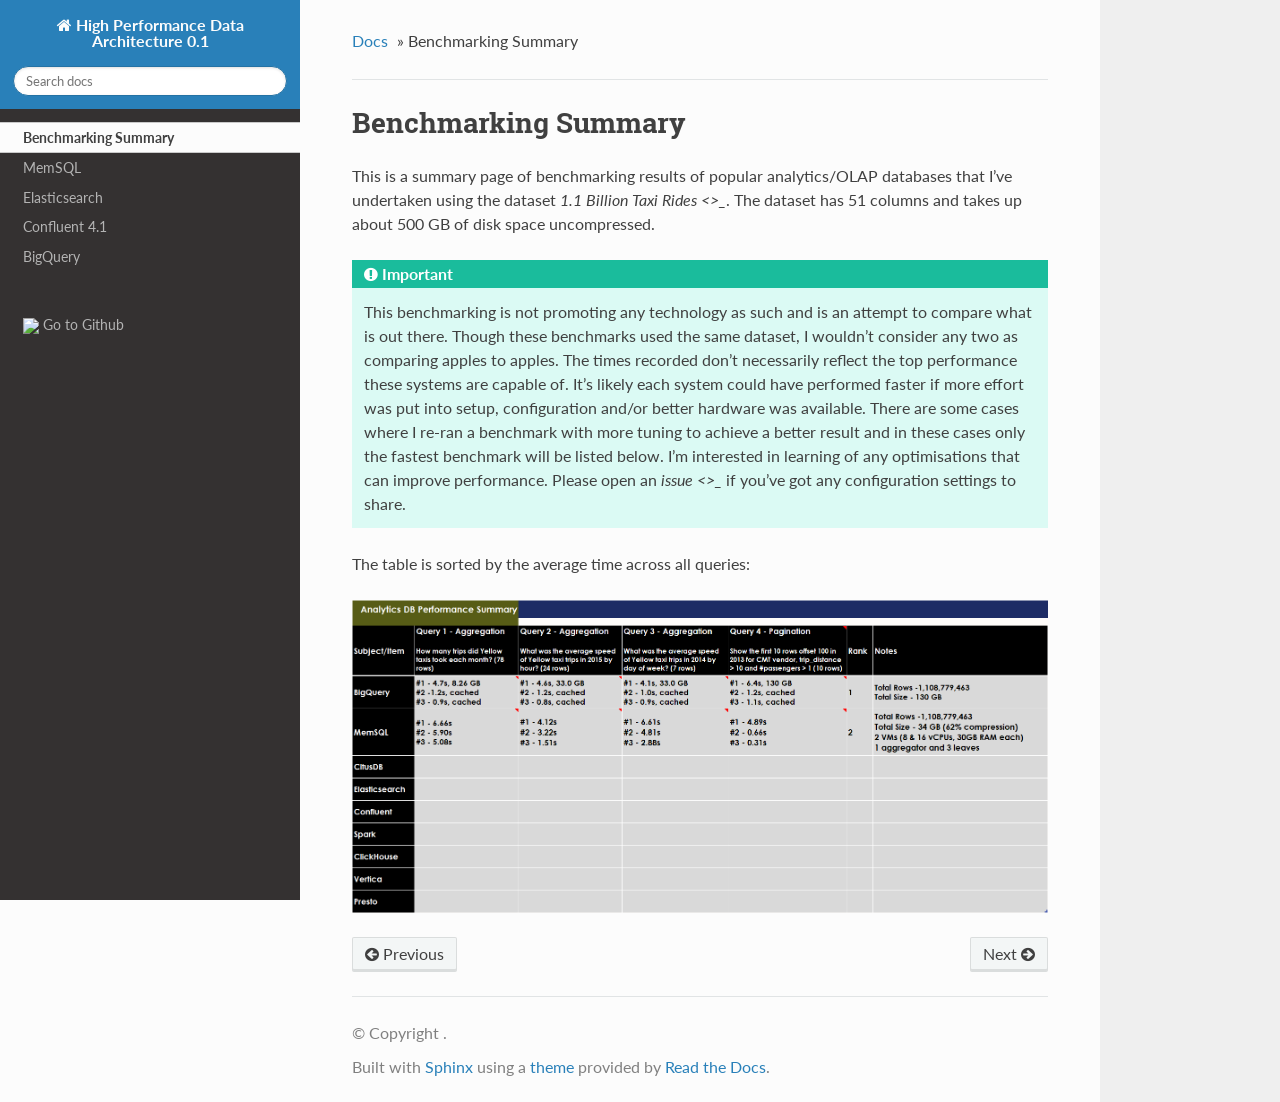
==== commit fb62adf1: "Add files via upload" ====
--- a/benchmark.html
+++ b/benchmark.html
@@ -154,6 +154,17 @@
             
   <div class="section" id="benchmarking-summary">
 <h1>Benchmarking Summary<a class="headerlink" href="#benchmarking-summary" title="Permalink to this headline">¶</a></h1>
+<p>This is a summary page of benchmarking results of popular analytics/OLAP databases that I’ve undertaken using the dataset <cite>1.1 Billion Taxi Rides &lt;&gt;_</cite>.
+The dataset has 51 columns and takes up about 500 GB of disk space uncompressed.</p>
+<div class="admonition important">
+<p class="first admonition-title">Important</p>
+<p class="last">This benchmarking is not promoting any technology as such and is an attempt to compare what is out there. Though these benchmarks used the same dataset, I wouldn’t consider any two as comparing apples to apples. The times recorded don’t necessarily
+reflect the top performance these systems are capable of. It’s likely each system could have performed faster if more effort was put into setup,
+configuration and/or better hardware was available. There are some cases where I re-ran a benchmark with more tuning to achieve a better result and
+in these cases only the fastest benchmark will be listed below. I’m interested in learning of any optimisations that can improve performance. Please open an <cite>issue &lt;&gt;_</cite> if you’ve got any configuration settings to share.</p>
+</div>
+<p>The table is sorted by the average time across all queries:</p>
+<img alt="images/benchmark.png" src="images/benchmark.png" />
 </div>
 
 
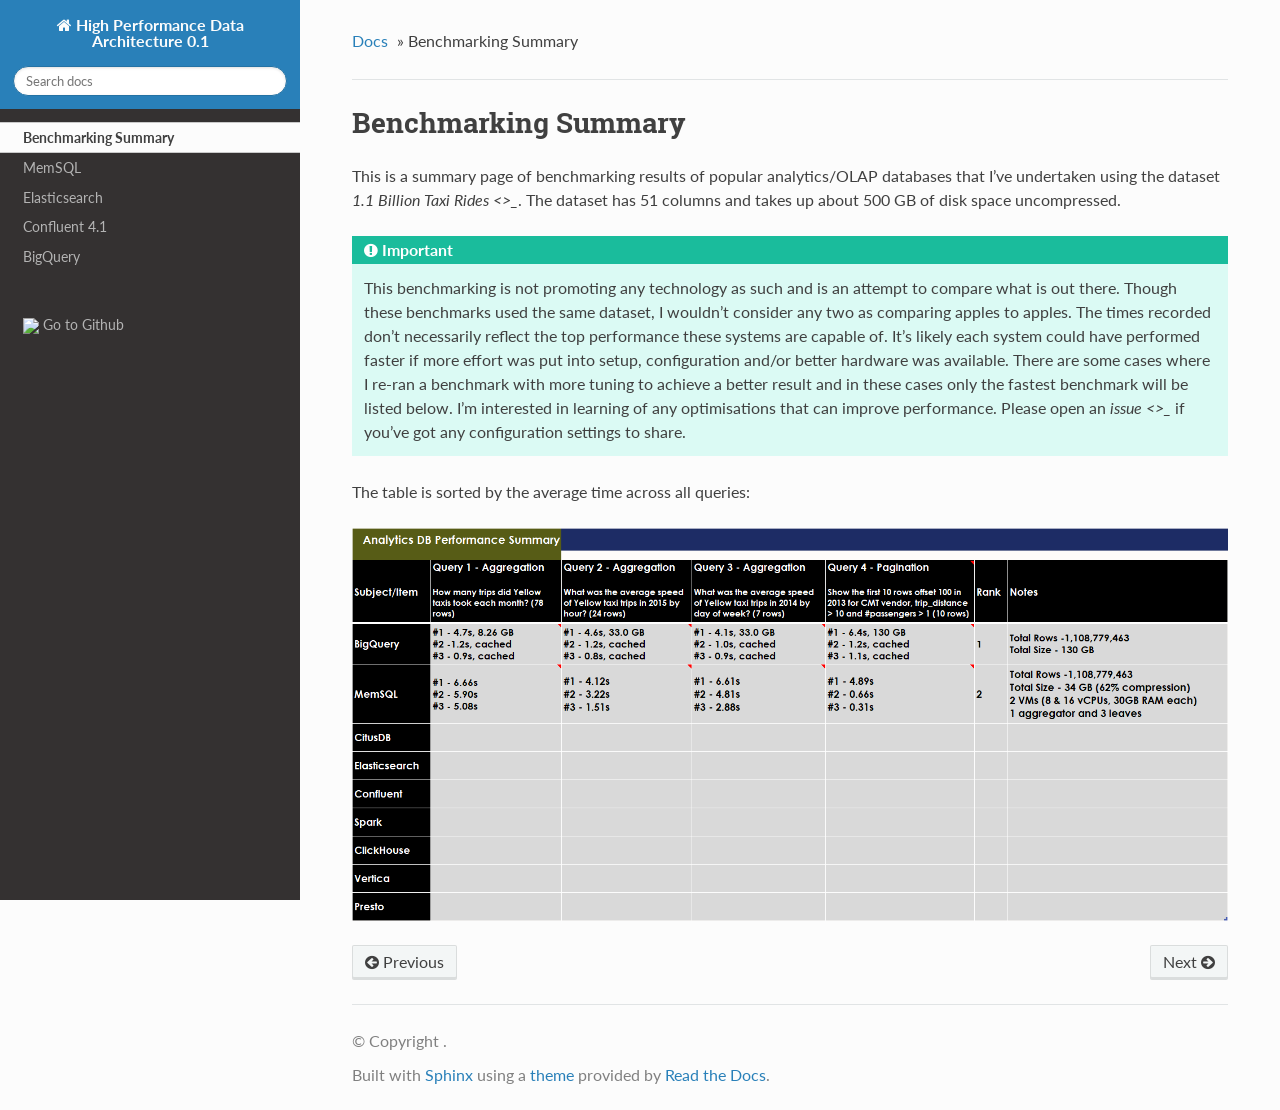
==== commit 544ee447: "Update benchmark.html" ====
--- a/benchmark.html
+++ b/benchmark.html
@@ -164,7 +164,12 @@
 in these cases only the fastest benchmark will be listed below. I’m interested in learning of any optimisations that can improve performance. Please open an <cite>issue &lt;&gt;_</cite> if you’ve got any configuration settings to share.</p>
 </div>
 <p>The table is sorted by the average time across all queries:</p>
-<img alt="images/benchmark.png" src="images/benchmark.png" />
+<img alt="images/benchmark.png" src="images/benchmark.png" usemap="#image-map" />
+  <map name="image-map">
+    <area target="_self" alt="" title="" href="bigquery.html" coords="2,193,88,221" shape="rect">
+    <area target="_self" alt="" title="" href="memsql.html" coords="6,284,86,305" shape="rect">
+    <area target="_self" alt="" title="" href="elasticsearch.html" coords="1,406,123,434" shape="rect">
+  </map>
 </div>
 
 
@@ -237,4 +242,4 @@
   </script> 
 
 </body>
-</html>+</html>
--- a/_static/css/theme.css
+++ b/_static/css/theme.css
@@ -1,4 +1,4 @@
 ﻿*{-webkit-box-sizing:border-box;-moz-box-sizing:border-box;box-sizing:border-box}article,aside,details,figcaption,figure,footer,header,hgroup,nav,section{display:block}audio,canvas,video{display:inline-block;*display:inline;*zoom:1}audio:not([controls]){display:none}[hidden]{display:none}*{-webkit-box-sizing:border-box;-moz-box-sizing:border-box;box-sizing:border-box}html{font-size:100%;-webkit-text-size-adjust:100%;-ms-text-size-adjust:100%}body{margin:0}a:hover,a:active{outline:0}abbr[title]{border-bottom:1px dotted}b,strong{font-weight:bold}blockquote{margin:0}dfn{font-style:italic}ins{background:#ff9;color:#000;text-decoration:none}mark{background:#ff0;color:#000;font-style:italic;font-weight:bold}pre,code,.rst-content tt,.rst-content code,kbd,samp{font-family:monospace,serif;_font-family:"courier new",monospace;font-size:1em}pre{white-space:pre}q{quotes:none}q:before,q:after{content:"";content:none}small{font-size:85%}sub,sup{font-size:75%;line-height:0;position:relative;vertical-align:baseline}sup{top:-0.5em}sub{bottom:-0.25em}ul,ol,dl{margin:0;padding:0;list-style:none;list-style-image:none}li{list-style:none}dd{margin:0}img{border:0;-ms-interpolation-mode:bicubic;vertical-align:middle;max-width:100%}svg:not(:root){overflow:hidden}figure{margin:0}form{margin:0}fieldset{border:0;margin:0;padding:0}label{cursor:pointer}legend{border:0;*margin-left:-7px;padding:0;white-space:normal}button,input,select,textarea{font-size:100%;margin:0;vertical-align:baseline;*vertical-align:middle}button,input{line-height:normal}button,input[type="button"],input[type="reset"],input[type="submit"]{cursor:pointer;-webkit-appearance:button;*overflow:visible}button[disabled],input[disabled]{cursor:default}input[type="checkbox"],input[type="radio"]{box-sizing:border-box;padding:0;*width:13px;*height:13px}input[type="search"]{-webkit-appearance:textfield;-moz-box-sizing:content-box;-webkit-box-sizing:content-box;box-sizing:content-box}input[type="search"]::-webkit-search-decoration,input[type="search"]::-webkit-search-cancel-button{-webkit-appearance:none}button::-moz-focus-inner,input::-moz-focus-inner{border:0;padding:0}textarea{overflow:auto;vertical-align:top;resize:vertical}table{border-collapse:collapse;border-spacing:0}td{vertical-align:top}.chromeframe{margin:.2em 0;background:#ccc;color:#000;padding:.2em 0}.ir{display:block;border:0;text-indent:-999em;overflow:hidden;background-color:transparent;background-repeat:no-repeat;text-align:left;direction:ltr;*line-height:0}.ir br{display:none}.hidden{display:none !important;visibility:hidden}.visuallyhidden{border:0;clip:rect(0 0 0 0);height:1px;margin:-1px;overflow:hidden;padding:0;position:absolute;width:1px}.visuallyhidden.focusable:active,.visuallyhidden.focusable:focus{clip:auto;height:auto;margin:0;overflow:visible;position:static;width:auto}.invisible{visibility:hidden}.relative{position:relative}big,small{font-size:100%}@media print{html,body,section{background:none !important}*{box-shadow:none !important;text-shadow:none !important;filter:none !important;-ms-filter:none !important}a,a:visited{text-decoration:underline}.ir a:after,a[href^="javascript:"]:after,a[href^="#"]:after{content:""}pre,blockquote{page-break-inside:avoid}thead{display:table-header-group}tr,img{page-break-inside:avoid}img{max-width:100% !important}@page{margin:.5cm}p,h2,.rst-content .toctree-wrapper p.caption,h3{orphans:3;widows:3}h2,.rst-content .toctree-wrapper p.caption,h3{page-break-after:avoid}}.fa:before,.wy-menu-vertical li span.toctree-expand:before,.wy-menu-vertical li.on a span.toctree-expand:before,.wy-menu-vertical li.current>a span.toctree-expand:before,.rst-content .admonition-title:before,.rst-content h1 .headerlink:before,.rst-content h2 .headerlink:before,.rst-content h3 .headerlink:before,.rst-content h4 .headerlink:before,.rst-content h5 .headerlink:before,.rst-content h6 .headerlink:before,.rst-content dl dt .headerlink:before,.rst-content p.caption .headerlink:before,.rst-content table>caption .headerlink:before,.rst-content tt.download span:first-child:before,.rst-content code.download span:first-child:before,.icon:before,.wy-dropdown .caret:before,.wy-inline-validate.wy-inline-validate-success .wy-input-context:before,.wy-inline-validate.wy-inline-validate-danger .wy-input-context:before,.wy-inline-validate.wy-inline-validate-warning .wy-input-context:before,.wy-inline-validate.wy-inline-validate-info .wy-input-context:before,.wy-alert,.rst-content .note,.rst-content .attention,.rst-content .caution,.rst-content .danger,.rst-content .error,.rst-content .hint,.rst-content .important,.rst-content .tip,.rst-content .warning,.rst-content .seealso,.rst-content .admonition-todo,.rst-content .admonition,.btn,input[type="text"],input[type="password"],input[type="email"],input[type="url"],input[type="date"],input[type="month"],input[type="time"],input[type="datetime"],input[type="datetime-local"],input[type="week"],input[type="number"],input[type="search"],input[type="tel"],input[type="color"],select,textarea,.wy-menu-vertical li.on a,.wy-menu-vertical li.current>a,.wy-side-nav-search>a,.wy-side-nav-search .wy-dropdown>a,.wy-nav-top a{-webkit-font-smoothing:antialiased}.clearfix{*zoom:1}.clearfix:before,.clearfix:after{display:table;content:""}.clearfix:after{clear:both}/*!
  *  Font Awesome 4.7.0 by @davegandy - http://fontawesome.io - @fontawesome
  *  License - http://fontawesome.io/license (Font: SIL OFL 1.1, CSS: MIT License)
- */@font-face{font-family:'FontAwesome';src:url("../fonts/fontawesome-webfont.eot?v=4.7.0");src:url("../fonts/fontawesome-webfont.eot?#iefix&v=4.7.0") format("embedded-opentype"),url("../fonts/fontawesome-webfont.woff2?v=4.7.0") format("woff2"),url("../fonts/fontawesome-webfont.woff?v=4.7.0") format("woff"),url("../fonts/fontawesome-webfont.ttf?v=4.7.0") format("truetype"),url("../fonts/fontawesome-webfont.svg?v=4.7.0#fontawesomeregular") format("svg");font-weight:normal;font-style:normal}.fa,.wy-menu-vertical li span.toctree-expand,.wy-menu-vertical li.on a span.toctree-expand,.wy-menu-vertical li.current>a span.toctree-expand,.rst-content .admonition-title,.rst-content h1 .headerlink,.rst-content h2 .headerlink,.rst-content h3 .headerlink,.rst-content h4 .headerlink,.rst-content h5 .headerlink,.rst-content h6 .headerlink,.rst-content dl dt .headerlink,.rst-content p.caption .headerlink,.rst-content table>caption .headerlink,.rst-content tt.download span:first-child,.rst-content code.download span:first-child,.icon{display:inline-block;font:normal normal normal 14px/1 FontAwesome;font-size:inherit;text-rendering:auto;-webkit-font-smoothing:antialiased;-moz-osx-font-smoothing:grayscale}.fa-lg{font-size:1.3333333333em;line-height:.75em;vertical-align:-15%}.fa-2x{font-size:2em}.fa-3x{font-size:3em}.fa-4x{font-size:4em}.fa-5x{font-size:5em}.fa-fw{width:1.2857142857em;text-align:center}.fa-ul{padding-left:0;margin-left:2.1428571429em;list-style-type:none}.fa-ul>li{position:relative}.fa-li{position:absolute;left:-2.1428571429em;width:2.1428571429em;top:.1428571429em;text-align:center}.fa-li.fa-lg{left:-1.8571428571em}.fa-border{padding:.2em .25em .15em;border:solid 0.08em #eee;border-radius:.1em}.fa-pull-left{float:left}.fa-pull-right{float:right}.fa.fa-pull-left,.wy-menu-vertical li span.fa-pull-left.toctree-expand,.wy-menu-vertical li.on a span.fa-pull-left.toctree-expand,.wy-menu-vertical li.current>a span.fa-pull-left.toctree-expand,.rst-content .fa-pull-left.admonition-title,.rst-content h1 .fa-pull-left.headerlink,.rst-content h2 .fa-pull-left.headerlink,.rst-content h3 .fa-pull-left.headerlink,.rst-content h4 .fa-pull-left.headerlink,.rst-content h5 .fa-pull-left.headerlink,.rst-content h6 .fa-pull-left.headerlink,.rst-content dl dt .fa-pull-left.headerlink,.rst-content p.caption .fa-pull-left.headerlink,.rst-content table>caption .fa-pull-left.headerlink,.rst-content tt.download span.fa-pull-left:first-child,.rst-content code.download span.fa-pull-left:first-child,.fa-pull-left.icon{margin-right:.3em}.fa.fa-pull-right,.wy-menu-vertical li span.fa-pull-right.toctree-expand,.wy-menu-vertical li.on a span.fa-pull-right.toctree-expand,.wy-menu-vertical li.current>a span.fa-pull-right.toctree-expand,.rst-content .fa-pull-right.admonition-title,.rst-content h1 .fa-pull-right.headerlink,.rst-content h2 .fa-pull-right.headerlink,.rst-content h3 .fa-pull-right.headerlink,.rst-content h4 .fa-pull-right.headerlink,.rst-content h5 .fa-pull-right.headerlink,.rst-content h6 .fa-pull-right.headerlink,.rst-content dl dt .fa-pull-right.headerlink,.rst-content p.caption .fa-pull-right.headerlink,.rst-content table>caption .fa-pull-right.headerlink,.rst-content tt.download span.fa-pull-right:first-child,.rst-content code.download span.fa-pull-right:first-child,.fa-pull-right.icon{margin-left:.3em}.pull-right{float:right}.pull-left{float:left}.fa.pull-left,.wy-menu-vertical li span.pull-left.toctree-expand,.wy-menu-vertical li.on a span.pull-left.toctree-expand,.wy-menu-vertical li.current>a span.pull-left.toctree-expand,.rst-content .pull-left.admonition-title,.rst-content h1 .pull-left.headerlink,.rst-content h2 .pull-left.headerlink,.rst-content h3 .pull-left.headerlink,.rst-content h4 .pull-left.headerlink,.rst-content h5 .pull-left.headerlink,.rst-content h6 .pull-left.headerlink,.rst-content dl dt .pull-left.headerlink,.rst-content p.caption .pull-left.headerlink,.rst-content table>caption .pull-left.headerlink,.rst-content tt.download span.pull-left:first-child,.rst-content code.download span.pull-left:first-child,.pull-left.icon{margin-right:.3em}.fa.pull-right,.wy-menu-vertical li span.pull-right.toctree-expand,.wy-menu-vertical li.on a span.pull-right.toctree-expand,.wy-menu-vertical li.current>a span.pull-right.toctree-expand,.rst-content .pull-right.admonition-title,.rst-content h1 .pull-right.headerlink,.rst-content h2 .pull-right.headerlink,.rst-content h3 .pull-right.headerlink,.rst-content h4 .pull-right.headerlink,.rst-content h5 .pull-right.headerlink,.rst-content h6 .pull-right.headerlink,.rst-content dl dt .pull-right.headerlink,.rst-content p.caption .pull-right.headerlink,.rst-content table>caption .pull-right.headerlink,.rst-content tt.download span.pull-right:first-child,.rst-content code.download span.pull-right:first-child,.pull-right.icon{margin-left:.3em}.fa-spin{-webkit-animation:fa-spin 2s infinite linear;animation:fa-spin 2s infinite linear}.fa-pulse{-webkit-animation:fa-spin 1s infinite steps(8);animation:fa-spin 1s infinite steps(8)}@-webkit-keyframes fa-spin{0%{-webkit-transform:rotate(0deg);transform:rotate(0deg)}100%{-webkit-transform:rotate(359deg);transform:rotate(359deg)}}@keyframes fa-spin{0%{-webkit-transform:rotate(0deg);transform:rotate(0deg)}100%{-webkit-transform:rotate(359deg);transform:rotate(359deg)}}.fa-rotate-90{-ms-filter:"progid:DXImageTransform.Microsoft.BasicImage(rotation=1)";-webkit-transform:rotate(90deg);-ms-transform:rotate(90deg);transform:rotate(90deg)}.fa-rotate-180{-ms-filter:"progid:DXImageTransform.Microsoft.BasicImage(rotation=2)";-webkit-transform:rotate(180deg);-ms-transform:rotate(180deg);transform:rotate(180deg)}.fa-rotate-270{-ms-filter:"progid:DXImageTransform.Microsoft.BasicImage(rotation=3)";-webkit-transform:rotate(270deg);-ms-transform:rotate(270deg);transform:rotate(270deg)}.fa-flip-horizontal{-ms-filter:"progid:DXImageTransform.Microsoft.BasicImage(rotation=0, mirror=1)";-webkit-transform:scale(-1, 1);-ms-transform:scale(-1, 1);transform:scale(-1, 1)}.fa-flip-vertical{-ms-filter:"progid:DXImageTransform.Microsoft.BasicImage(rotation=2, mirror=1)";-webkit-transform:scale(1, -1);-ms-transform:scale(1, -1);transform:scale(1, -1)}:root .fa-rotate-90,:root .fa-rotate-180,:root .fa-rotate-270,:root .fa-flip-horizontal,:root .fa-flip-vertical{filter:none}.fa-stack{position:relative;display:inline-block;width:2em;height:2em;line-height:2em;vertical-align:middle}.fa-stack-1x,.fa-stack-2x{position:absolute;left:0;width:100%;text-align:center}.fa-stack-1x{line-height:inherit}.fa-stack-2x{font-size:2em}.fa-inverse{color:#fff}.fa-glass:before{content:""}.fa-music:before{content:""}.fa-search:before,.icon-search:before{content:""}.fa-envelope-o:before{content:""}.fa-heart:before{content:""}.fa-star:before{content:""}.fa-star-o:before{content:""}.fa-user:before{content:""}.fa-film:before{content:""}.fa-th-large:before{content:""}.fa-th:before{content:""}.fa-th-list:before{content:""}.fa-check:before{content:""}.fa-remove:before,.fa-close:before,.fa-times:before{content:""}.fa-search-plus:before{content:""}.fa-search-minus:before{content:""}.fa-power-off:before{content:""}.fa-signal:before{content:""}.fa-gear:before,.fa-cog:before{content:""}.fa-trash-o:before{content:""}.fa-home:before,.icon-home:before{content:""}.fa-file-o:before{content:""}.fa-clock-o:before{content:""}.fa-road:before{content:""}.fa-download:before,.rst-content tt.download span:first-child:before,.rst-content code.download span:first-child:before{content:""}.fa-arrow-circle-o-down:before{content:""}.fa-arrow-circle-o-up:before{content:""}.fa-inbox:before{content:""}.fa-play-circle-o:before{content:""}.fa-rotate-right:before,.fa-repeat:before{content:""}.fa-refresh:before{content:""}.fa-list-alt:before{content:""}.fa-lock:before{content:""}.fa-flag:before{content:""}.fa-headphones:before{content:""}.fa-volume-off:before{content:""}.fa-volume-down:before{content:""}.fa-volume-up:before{content:""}.fa-qrcode:before{content:""}.fa-barcode:before{content:""}.fa-tag:before{content:""}.fa-tags:before{content:""}.fa-book:before,.icon-book:before{content:""}.fa-bookmark:before{content:""}.fa-print:before{content:""}.fa-camera:before{content:""}.fa-font:before{content:""}.fa-bold:before{content:""}.fa-italic:before{content:""}.fa-text-height:before{content:""}.fa-text-width:before{content:""}.fa-align-left:before{content:""}.fa-align-center:before{content:""}.fa-align-right:before{content:""}.fa-align-justify:before{content:""}.fa-list:before{content:""}.fa-dedent:before,.fa-outdent:before{content:""}.fa-indent:before{content:""}.fa-video-camera:before{content:""}.fa-photo:before,.fa-image:before,.fa-picture-o:before{content:""}.fa-pencil:before{content:""}.fa-map-marker:before{content:""}.fa-adjust:before{content:""}.fa-tint:before{content:""}.fa-edit:before,.fa-pencil-square-o:before{content:""}.fa-share-square-o:before{content:""}.fa-check-square-o:before{content:""}.fa-arrows:before{content:""}.fa-step-backward:before{content:""}.fa-fast-backward:before{content:""}.fa-backward:before{content:""}.fa-play:before{content:""}.fa-pause:before{content:""}.fa-stop:before{content:""}.fa-forward:before{content:""}.fa-fast-forward:before{content:""}.fa-step-forward:before{content:""}.fa-eject:before{content:""}.fa-chevron-left:before{content:""}.fa-chevron-right:before{content:""}.fa-plus-circle:before{content:""}.fa-minus-circle:before{content:""}.fa-times-circle:before,.wy-inline-validate.wy-inline-validate-danger .wy-input-context:before{content:""}.fa-check-circle:before,.wy-inline-validate.wy-inline-validate-success .wy-input-context:before{content:""}.fa-question-circle:before{content:""}.fa-info-circle:before{content:""}.fa-crosshairs:before{content:""}.fa-times-circle-o:before{content:""}.fa-check-circle-o:before{content:""}.fa-ban:before{content:""}.fa-arrow-left:before{content:""}.fa-arrow-right:before{content:""}.fa-arrow-up:before{content:""}.fa-arrow-down:before{content:""}.fa-mail-forward:before,.fa-share:before{content:""}.fa-expand:before{content:""}.fa-compress:before{content:""}.fa-plus:before{content:""}.fa-minus:before{content:""}.fa-asterisk:before{content:""}.fa-exclamation-circle:before,.wy-inline-validate.wy-inline-validate-warning .wy-input-context:before,.wy-inline-validate.wy-inline-validate-info .wy-input-context:before,.rst-content .admonition-title:before{content:""}.fa-gift:before{content:""}.fa-leaf:before{content:""}.fa-fire:before,.icon-fire:before{content:""}.fa-eye:before{content:""}.fa-eye-slash:before{content:""}.fa-warning:before,.fa-exclamation-triangle:before{content:""}.fa-plane:before{content:""}.fa-calendar:before{content:""}.fa-random:before{content:""}.fa-comment:before{content:""}.fa-magnet:before{content:""}.fa-chevron-up:before{content:""}.fa-chevron-down:before{content:""}.fa-retweet:before{content:""}.fa-shopping-cart:before{content:""}.fa-folder:before{content:""}.fa-folder-open:before{content:""}.fa-arrows-v:before{content:""}.fa-arrows-h:before{content:""}.fa-bar-chart-o:before,.fa-bar-chart:before{content:""}.fa-twitter-square:before{content:""}.fa-facebook-square:before{content:""}.fa-camera-retro:before{content:""}.fa-key:before{content:""}.fa-gears:before,.fa-cogs:before{content:""}.fa-comments:before{content:""}.fa-thumbs-o-up:before{content:""}.fa-thumbs-o-down:before{content:""}.fa-star-half:before{content:""}.fa-heart-o:before{content:""}.fa-sign-out:before{content:""}.fa-linkedin-square:before{content:""}.fa-thumb-tack:before{content:""}.fa-external-link:before{content:""}.fa-sign-in:before{content:""}.fa-trophy:before{content:""}.fa-github-square:before{content:""}.fa-upload:before{content:""}.fa-lemon-o:before{content:""}.fa-phone:before{content:""}.fa-square-o:before{content:""}.fa-bookmark-o:before{content:""}.fa-phone-square:before{content:""}.fa-twitter:before{content:""}.fa-facebook-f:before,.fa-facebook:before{content:""}.fa-github:before,.icon-github:before{content:""}.fa-unlock:before{content:""}.fa-credit-card:before{content:""}.fa-feed:before,.fa-rss:before{content:""}.fa-hdd-o:before{content:""}.fa-bullhorn:before{content:""}.fa-bell:before{content:""}.fa-certificate:before{content:""}.fa-hand-o-right:before{content:""}.fa-hand-o-left:before{content:""}.fa-hand-o-up:before{content:""}.fa-hand-o-down:before{content:""}.fa-arrow-circle-left:before,.icon-circle-arrow-left:before{content:""}.fa-arrow-circle-right:before,.icon-circle-arrow-right:before{content:""}.fa-arrow-circle-up:before{content:""}.fa-arrow-circle-down:before{content:""}.fa-globe:before{content:""}.fa-wrench:before{content:""}.fa-tasks:before{content:""}.fa-filter:before{content:""}.fa-briefcase:before{content:""}.fa-arrows-alt:before{content:""}.fa-group:before,.fa-users:before{content:""}.fa-chain:before,.fa-link:before,.icon-link:before{content:""}.fa-cloud:before{content:""}.fa-flask:before{content:""}.fa-cut:before,.fa-scissors:before{content:""}.fa-copy:before,.fa-files-o:before{content:""}.fa-paperclip:before{content:""}.fa-save:before,.fa-floppy-o:before{content:""}.fa-square:before{content:""}.fa-navicon:before,.fa-reorder:before,.fa-bars:before{content:""}.fa-list-ul:before{content:""}.fa-list-ol:before{content:""}.fa-strikethrough:before{content:""}.fa-underline:before{content:""}.fa-table:before{content:""}.fa-magic:before{content:""}.fa-truck:before{content:""}.fa-pinterest:before{content:""}.fa-pinterest-square:before{content:""}.fa-google-plus-square:before{content:""}.fa-google-plus:before{content:""}.fa-money:before{content:""}.fa-caret-down:before,.wy-dropdown .caret:before,.icon-caret-down:before{content:""}.fa-caret-up:before{content:""}.fa-caret-left:before{content:""}.fa-caret-right:before{content:""}.fa-columns:before{content:""}.fa-unsorted:before,.fa-sort:before{content:""}.fa-sort-down:before,.fa-sort-desc:before{content:""}.fa-sort-up:before,.fa-sort-asc:before{content:""}.fa-envelope:before{content:""}.fa-linkedin:before{content:""}.fa-rotate-left:before,.fa-undo:before{content:""}.fa-legal:before,.fa-gavel:before{content:""}.fa-dashboard:before,.fa-tachometer:before{content:""}.fa-comment-o:before{content:""}.fa-comments-o:before{content:""}.fa-flash:before,.fa-bolt:before{content:""}.fa-sitemap:before{content:""}.fa-umbrella:before{content:""}.fa-paste:before,.fa-clipboard:before{content:""}.fa-lightbulb-o:before{content:""}.fa-exchange:before{content:""}.fa-cloud-download:before{content:""}.fa-cloud-upload:before{content:""}.fa-user-md:before{content:""}.fa-stethoscope:before{content:""}.fa-suitcase:before{content:""}.fa-bell-o:before{content:""}.fa-coffee:before{content:""}.fa-cutlery:before{content:""}.fa-file-text-o:before{content:""}.fa-building-o:before{content:""}.fa-hospital-o:before{content:""}.fa-ambulance:before{content:""}.fa-medkit:before{content:""}.fa-fighter-jet:before{content:""}.fa-beer:before{content:""}.fa-h-square:before{content:""}.fa-plus-square:before{content:""}.fa-angle-double-left:before{content:""}.fa-angle-double-right:before{content:""}.fa-angle-double-up:before{content:""}.fa-angle-double-down:before{content:""}.fa-angle-left:before{content:""}.fa-angle-right:before{content:""}.fa-angle-up:before{content:""}.fa-angle-down:before{content:""}.fa-desktop:before{content:""}.fa-laptop:before{content:""}.fa-tablet:before{content:""}.fa-mobile-phone:before,.fa-mobile:before{content:""}.fa-circle-o:before{content:""}.fa-quote-left:before{content:""}.fa-quote-right:before{content:""}.fa-spinner:before{content:""}.fa-circle:before{content:""}.fa-mail-reply:before,.fa-reply:before{content:""}.fa-github-alt:before{content:""}.fa-folder-o:before{content:""}.fa-folder-open-o:before{content:""}.fa-smile-o:before{content:""}.fa-frown-o:before{content:""}.fa-meh-o:before{content:""}.fa-gamepad:before{content:""}.fa-keyboard-o:before{content:""}.fa-flag-o:before{content:""}.fa-flag-checkered:before{content:""}.fa-terminal:before{content:""}.fa-code:before{content:""}.fa-mail-reply-all:before,.fa-reply-all:before{content:""}.fa-star-half-empty:before,.fa-star-half-full:before,.fa-star-half-o:before{content:""}.fa-location-arrow:before{content:""}.fa-crop:before{content:""}.fa-code-fork:before{content:""}.fa-unlink:before,.fa-chain-broken:before{content:""}.fa-question:before{content:""}.fa-info:before{content:""}.fa-exclamation:before{content:""}.fa-superscript:before{content:""}.fa-subscript:before{content:""}.fa-eraser:before{content:""}.fa-puzzle-piece:before{content:""}.fa-microphone:before{content:""}.fa-microphone-slash:before{content:""}.fa-shield:before{content:""}.fa-calendar-o:before{content:""}.fa-fire-extinguisher:before{content:""}.fa-rocket:before{content:""}.fa-maxcdn:before{content:""}.fa-chevron-circle-left:before{content:""}.fa-chevron-circle-right:before{content:""}.fa-chevron-circle-up:before{content:""}.fa-chevron-circle-down:before{content:""}.fa-html5:before{content:""}.fa-css3:before{content:""}.fa-anchor:before{content:""}.fa-unlock-alt:before{content:""}.fa-bullseye:before{content:""}.fa-ellipsis-h:before{content:""}.fa-ellipsis-v:before{content:""}.fa-rss-square:before{content:""}.fa-play-circle:before{content:""}.fa-ticket:before{content:""}.fa-minus-square:before{content:""}.fa-minus-square-o:before,.wy-menu-vertical li.on a span.toctree-expand:before,.wy-menu-vertical li.current>a span.toctree-expand:before{content:""}.fa-level-up:before{content:""}.fa-level-down:before{content:""}.fa-check-square:before{content:""}.fa-pencil-square:before{content:""}.fa-external-link-square:before{content:""}.fa-share-square:before{content:""}.fa-compass:before{content:""}.fa-toggle-down:before,.fa-caret-square-o-down:before{content:""}.fa-toggle-up:before,.fa-caret-square-o-up:before{content:""}.fa-toggle-right:before,.fa-caret-square-o-right:before{content:""}.fa-euro:before,.fa-eur:before{content:""}.fa-gbp:before{content:""}.fa-dollar:before,.fa-usd:before{content:""}.fa-rupee:before,.fa-inr:before{content:""}.fa-cny:before,.fa-rmb:before,.fa-yen:before,.fa-jpy:before{content:""}.fa-ruble:before,.fa-rouble:before,.fa-rub:before{content:""}.fa-won:before,.fa-krw:before{content:""}.fa-bitcoin:before,.fa-btc:before{content:""}.fa-file:before{content:""}.fa-file-text:before{content:""}.fa-sort-alpha-asc:before{content:""}.fa-sort-alpha-desc:before{content:""}.fa-sort-amount-asc:before{content:""}.fa-sort-amount-desc:before{content:""}.fa-sort-numeric-asc:before{content:""}.fa-sort-numeric-desc:before{content:""}.fa-thumbs-up:before{content:""}.fa-thumbs-down:before{content:""}.fa-youtube-square:before{content:""}.fa-youtube:before{content:""}.fa-xing:before{content:""}.fa-xing-square:before{content:""}.fa-youtube-play:before{content:""}.fa-dropbox:before{content:""}.fa-stack-overflow:before{content:""}.fa-instagram:before{content:""}.fa-flickr:before{content:""}.fa-adn:before{content:""}.fa-bitbucket:before,.icon-bitbucket:before{content:""}.fa-bitbucket-square:before{content:""}.fa-tumblr:before{content:""}.fa-tumblr-square:before{content:""}.fa-long-arrow-down:before{content:""}.fa-long-arrow-up:before{content:""}.fa-long-arrow-left:before{content:""}.fa-long-arrow-right:before{content:""}.fa-apple:before{content:""}.fa-windows:before{content:""}.fa-android:before{content:""}.fa-linux:before{content:""}.fa-dribbble:before{content:""}.fa-skype:before{content:""}.fa-foursquare:before{content:""}.fa-trello:before{content:""}.fa-female:before{content:""}.fa-male:before{content:""}.fa-gittip:before,.fa-gratipay:before{content:""}.fa-sun-o:before{content:""}.fa-moon-o:before{content:""}.fa-archive:before{content:""}.fa-bug:before{content:""}.fa-vk:before{content:""}.fa-weibo:before{content:""}.fa-renren:before{content:""}.fa-pagelines:before{content:""}.fa-stack-exchange:before{content:""}.fa-arrow-circle-o-right:before{content:""}.fa-arrow-circle-o-left:before{content:""}.fa-toggle-left:before,.fa-caret-square-o-left:before{content:""}.fa-dot-circle-o:before{content:""}.fa-wheelchair:before{content:""}.fa-vimeo-square:before{content:""}.fa-turkish-lira:before,.fa-try:before{content:""}.fa-plus-square-o:before,.wy-menu-vertical li span.toctree-expand:before{content:""}.fa-space-shuttle:before{content:""}.fa-slack:before{content:""}.fa-envelope-square:before{content:""}.fa-wordpress:before{content:""}.fa-openid:before{content:""}.fa-institution:before,.fa-bank:before,.fa-university:before{content:""}.fa-mortar-board:before,.fa-graduation-cap:before{content:""}.fa-yahoo:before{content:""}.fa-google:before{content:""}.fa-reddit:before{content:""}.fa-reddit-square:before{content:""}.fa-stumbleupon-circle:before{content:""}.fa-stumbleupon:before{content:""}.fa-delicious:before{content:""}.fa-digg:before{content:""}.fa-pied-piper-pp:before{content:""}.fa-pied-piper-alt:before{content:""}.fa-drupal:before{content:""}.fa-joomla:before{content:""}.fa-language:before{content:""}.fa-fax:before{content:""}.fa-building:before{content:""}.fa-child:before{content:""}.fa-paw:before{content:""}.fa-spoon:before{content:""}.fa-cube:before{content:""}.fa-cubes:before{content:""}.fa-behance:before{content:""}.fa-behance-square:before{content:""}.fa-steam:before{content:""}.fa-steam-square:before{content:""}.fa-recycle:before{content:""}.fa-automobile:before,.fa-car:before{content:""}.fa-cab:before,.fa-taxi:before{content:""}.fa-tree:before{content:""}.fa-spotify:before{content:""}.fa-deviantart:before{content:""}.fa-soundcloud:before{content:""}.fa-database:before{content:""}.fa-file-pdf-o:before{content:""}.fa-file-word-o:before{content:""}.fa-file-excel-o:before{content:""}.fa-file-powerpoint-o:before{content:""}.fa-file-photo-o:before,.fa-file-picture-o:before,.fa-file-image-o:before{content:""}.fa-file-zip-o:before,.fa-file-archive-o:before{content:""}.fa-file-sound-o:before,.fa-file-audio-o:before{content:""}.fa-file-movie-o:before,.fa-file-video-o:before{content:""}.fa-file-code-o:before{content:""}.fa-vine:before{content:""}.fa-codepen:before{content:""}.fa-jsfiddle:before{content:""}.fa-life-bouy:before,.fa-life-buoy:before,.fa-life-saver:before,.fa-support:before,.fa-life-ring:before{content:""}.fa-circle-o-notch:before{content:""}.fa-ra:before,.fa-resistance:before,.fa-rebel:before{content:""}.fa-ge:before,.fa-empire:before{content:""}.fa-git-square:before{content:""}.fa-git:before{content:""}.fa-y-combinator-square:before,.fa-yc-square:before,.fa-hacker-news:before{content:""}.fa-tencent-weibo:before{content:""}.fa-qq:before{content:""}.fa-wechat:before,.fa-weixin:before{content:""}.fa-send:before,.fa-paper-plane:before{content:""}.fa-send-o:before,.fa-paper-plane-o:before{content:""}.fa-history:before{content:""}.fa-circle-thin:before{content:""}.fa-header:before{content:""}.fa-paragraph:before{content:""}.fa-sliders:before{content:""}.fa-share-alt:before{content:""}.fa-share-alt-square:before{content:""}.fa-bomb:before{content:""}.fa-soccer-ball-o:before,.fa-futbol-o:before{content:""}.fa-tty:before{content:""}.fa-binoculars:before{content:""}.fa-plug:before{content:""}.fa-slideshare:before{content:""}.fa-twitch:before{content:""}.fa-yelp:before{content:""}.fa-newspaper-o:before{content:""}.fa-wifi:before{content:""}.fa-calculator:before{content:""}.fa-paypal:before{content:""}.fa-google-wallet:before{content:""}.fa-cc-visa:before{content:""}.fa-cc-mastercard:before{content:""}.fa-cc-discover:before{content:""}.fa-cc-amex:before{content:""}.fa-cc-paypal:before{content:""}.fa-cc-stripe:before{content:""}.fa-bell-slash:before{content:""}.fa-bell-slash-o:before{content:""}.fa-trash:before{content:""}.fa-copyright:before{content:""}.fa-at:before{content:""}.fa-eyedropper:before{content:""}.fa-paint-brush:before{content:""}.fa-birthday-cake:before{content:""}.fa-area-chart:before{content:""}.fa-pie-chart:before{content:""}.fa-line-chart:before{content:""}.fa-lastfm:before{content:""}.fa-lastfm-square:before{content:""}.fa-toggle-off:before{content:""}.fa-toggle-on:before{content:""}.fa-bicycle:before{content:""}.fa-bus:before{content:""}.fa-ioxhost:before{content:""}.fa-angellist:before{content:""}.fa-cc:before{content:""}.fa-shekel:before,.fa-sheqel:before,.fa-ils:before{content:""}.fa-meanpath:before{content:""}.fa-buysellads:before{content:""}.fa-connectdevelop:before{content:""}.fa-dashcube:before{content:""}.fa-forumbee:before{content:""}.fa-leanpub:before{content:""}.fa-sellsy:before{content:""}.fa-shirtsinbulk:before{content:""}.fa-simplybuilt:before{content:""}.fa-skyatlas:before{content:""}.fa-cart-plus:before{content:""}.fa-cart-arrow-down:before{content:""}.fa-diamond:before{content:""}.fa-ship:before{content:""}.fa-user-secret:before{content:""}.fa-motorcycle:before{content:""}.fa-street-view:before{content:""}.fa-heartbeat:before{content:""}.fa-venus:before{content:""}.fa-mars:before{content:""}.fa-mercury:before{content:""}.fa-intersex:before,.fa-transgender:before{content:""}.fa-transgender-alt:before{content:""}.fa-venus-double:before{content:""}.fa-mars-double:before{content:""}.fa-venus-mars:before{content:""}.fa-mars-stroke:before{content:""}.fa-mars-stroke-v:before{content:""}.fa-mars-stroke-h:before{content:""}.fa-neuter:before{content:""}.fa-genderless:before{content:""}.fa-facebook-official:before{content:""}.fa-pinterest-p:before{content:""}.fa-whatsapp:before{content:""}.fa-server:before{content:""}.fa-user-plus:before{content:""}.fa-user-times:before{content:""}.fa-hotel:before,.fa-bed:before{content:""}.fa-viacoin:before{content:""}.fa-train:before{content:""}.fa-subway:before{content:""}.fa-medium:before{content:""}.fa-yc:before,.fa-y-combinator:before{content:""}.fa-optin-monster:before{content:""}.fa-opencart:before{content:""}.fa-expeditedssl:before{content:""}.fa-battery-4:before,.fa-battery:before,.fa-battery-full:before{content:""}.fa-battery-3:before,.fa-battery-three-quarters:before{content:""}.fa-battery-2:before,.fa-battery-half:before{content:""}.fa-battery-1:before,.fa-battery-quarter:before{content:""}.fa-battery-0:before,.fa-battery-empty:before{content:""}.fa-mouse-pointer:before{content:""}.fa-i-cursor:before{content:""}.fa-object-group:before{content:""}.fa-object-ungroup:before{content:""}.fa-sticky-note:before{content:""}.fa-sticky-note-o:before{content:""}.fa-cc-jcb:before{content:""}.fa-cc-diners-club:before{content:""}.fa-clone:before{content:""}.fa-balance-scale:before{content:""}.fa-hourglass-o:before{content:""}.fa-hourglass-1:before,.fa-hourglass-start:before{content:""}.fa-hourglass-2:before,.fa-hourglass-half:before{content:""}.fa-hourglass-3:before,.fa-hourglass-end:before{content:""}.fa-hourglass:before{content:""}.fa-hand-grab-o:before,.fa-hand-rock-o:before{content:""}.fa-hand-stop-o:before,.fa-hand-paper-o:before{content:""}.fa-hand-scissors-o:before{content:""}.fa-hand-lizard-o:before{content:""}.fa-hand-spock-o:before{content:""}.fa-hand-pointer-o:before{content:""}.fa-hand-peace-o:before{content:""}.fa-trademark:before{content:""}.fa-registered:before{content:""}.fa-creative-commons:before{content:""}.fa-gg:before{content:""}.fa-gg-circle:before{content:""}.fa-tripadvisor:before{content:""}.fa-odnoklassniki:before{content:""}.fa-odnoklassniki-square:before{content:""}.fa-get-pocket:before{content:""}.fa-wikipedia-w:before{content:""}.fa-safari:before{content:""}.fa-chrome:before{content:""}.fa-firefox:before{content:""}.fa-opera:before{content:""}.fa-internet-explorer:before{content:""}.fa-tv:before,.fa-television:before{content:""}.fa-contao:before{content:""}.fa-500px:before{content:""}.fa-amazon:before{content:""}.fa-calendar-plus-o:before{content:""}.fa-calendar-minus-o:before{content:""}.fa-calendar-times-o:before{content:""}.fa-calendar-check-o:before{content:""}.fa-industry:before{content:""}.fa-map-pin:before{content:""}.fa-map-signs:before{content:""}.fa-map-o:before{content:""}.fa-map:before{content:""}.fa-commenting:before{content:""}.fa-commenting-o:before{content:""}.fa-houzz:before{content:""}.fa-vimeo:before{content:""}.fa-black-tie:before{content:""}.fa-fonticons:before{content:""}.fa-reddit-alien:before{content:""}.fa-edge:before{content:""}.fa-credit-card-alt:before{content:""}.fa-codiepie:before{content:""}.fa-modx:before{content:""}.fa-fort-awesome:before{content:""}.fa-usb:before{content:""}.fa-product-hunt:before{content:""}.fa-mixcloud:before{content:""}.fa-scribd:before{content:""}.fa-pause-circle:before{content:""}.fa-pause-circle-o:before{content:""}.fa-stop-circle:before{content:""}.fa-stop-circle-o:before{content:""}.fa-shopping-bag:before{content:""}.fa-shopping-basket:before{content:""}.fa-hashtag:before{content:""}.fa-bluetooth:before{content:""}.fa-bluetooth-b:before{content:""}.fa-percent:before{content:""}.fa-gitlab:before,.icon-gitlab:before{content:""}.fa-wpbeginner:before{content:""}.fa-wpforms:before{content:""}.fa-envira:before{content:""}.fa-universal-access:before{content:""}.fa-wheelchair-alt:before{content:""}.fa-question-circle-o:before{content:""}.fa-blind:before{content:""}.fa-audio-description:before{content:""}.fa-volume-control-phone:before{content:""}.fa-braille:before{content:""}.fa-assistive-listening-systems:before{content:""}.fa-asl-interpreting:before,.fa-american-sign-language-interpreting:before{content:""}.fa-deafness:before,.fa-hard-of-hearing:before,.fa-deaf:before{content:""}.fa-glide:before{content:""}.fa-glide-g:before{content:""}.fa-signing:before,.fa-sign-language:before{content:""}.fa-low-vision:before{content:""}.fa-viadeo:before{content:""}.fa-viadeo-square:before{content:""}.fa-snapchat:before{content:""}.fa-snapchat-ghost:before{content:""}.fa-snapchat-square:before{content:""}.fa-pied-piper:before{content:""}.fa-first-order:before{content:""}.fa-yoast:before{content:""}.fa-themeisle:before{content:""}.fa-google-plus-circle:before,.fa-google-plus-official:before{content:""}.fa-fa:before,.fa-font-awesome:before{content:""}.fa-handshake-o:before{content:""}.fa-envelope-open:before{content:""}.fa-envelope-open-o:before{content:""}.fa-linode:before{content:""}.fa-address-book:before{content:""}.fa-address-book-o:before{content:""}.fa-vcard:before,.fa-address-card:before{content:""}.fa-vcard-o:before,.fa-address-card-o:before{content:""}.fa-user-circle:before{content:""}.fa-user-circle-o:before{content:""}.fa-user-o:before{content:""}.fa-id-badge:before{content:""}.fa-drivers-license:before,.fa-id-card:before{content:""}.fa-drivers-license-o:before,.fa-id-card-o:before{content:""}.fa-quora:before{content:""}.fa-free-code-camp:before{content:""}.fa-telegram:before{content:""}.fa-thermometer-4:before,.fa-thermometer:before,.fa-thermometer-full:before{content:""}.fa-thermometer-3:before,.fa-thermometer-three-quarters:before{content:""}.fa-thermometer-2:before,.fa-thermometer-half:before{content:""}.fa-thermometer-1:before,.fa-thermometer-quarter:before{content:""}.fa-thermometer-0:before,.fa-thermometer-empty:before{content:""}.fa-shower:before{content:""}.fa-bathtub:before,.fa-s15:before,.fa-bath:before{content:""}.fa-podcast:before{content:""}.fa-window-maximize:before{content:""}.fa-window-minimize:before{content:""}.fa-window-restore:before{content:""}.fa-times-rectangle:before,.fa-window-close:before{content:""}.fa-times-rectangle-o:before,.fa-window-close-o:before{content:""}.fa-bandcamp:before{content:""}.fa-grav:before{content:""}.fa-etsy:before{content:""}.fa-imdb:before{content:""}.fa-ravelry:before{content:""}.fa-eercast:before{content:""}.fa-microchip:before{content:""}.fa-snowflake-o:before{content:""}.fa-superpowers:before{content:""}.fa-wpexplorer:before{content:""}.fa-meetup:before{content:""}.sr-only{position:absolute;width:1px;height:1px;padding:0;margin:-1px;overflow:hidden;clip:rect(0, 0, 0, 0);border:0}.sr-only-focusable:active,.sr-only-focusable:focus{position:static;width:auto;height:auto;margin:0;overflow:visible;clip:auto}.fa,.wy-menu-vertical li span.toctree-expand,.wy-menu-vertical li.on a span.toctree-expand,.wy-menu-vertical li.current>a span.toctree-expand,.rst-content .admonition-title,.rst-content h1 .headerlink,.rst-content h2 .headerlink,.rst-content h3 .headerlink,.rst-content h4 .headerlink,.rst-content h5 .headerlink,.rst-content h6 .headerlink,.rst-content dl dt .headerlink,.rst-content p.caption .headerlink,.rst-content table>caption .headerlink,.rst-content tt.download span:first-child,.rst-content code.download span:first-child,.icon,.wy-dropdown .caret,.wy-inline-validate.wy-inline-validate-success .wy-input-context,.wy-inline-validate.wy-inline-validate-danger .wy-input-context,.wy-inline-validate.wy-inline-validate-warning .wy-input-context,.wy-inline-validate.wy-inline-validate-info .wy-input-context{font-family:inherit}.fa:before,.wy-menu-vertical li span.toctree-expand:before,.wy-menu-vertical li.on a span.toctree-expand:before,.wy-menu-vertical li.current>a span.toctree-expand:before,.rst-content .admonition-title:before,.rst-content h1 .headerlink:before,.rst-content h2 .headerlink:before,.rst-content h3 .headerlink:before,.rst-content h4 .headerlink:before,.rst-content h5 .headerlink:before,.rst-content h6 .headerlink:before,.rst-content dl dt .headerlink:before,.rst-content p.caption .headerlink:before,.rst-content table>caption .headerlink:before,.rst-content tt.download span:first-child:before,.rst-content code.download span:first-child:before,.icon:before,.wy-dropdown .caret:before,.wy-inline-validate.wy-inline-validate-success .wy-input-context:before,.wy-inline-validate.wy-inline-validate-danger .wy-input-context:before,.wy-inline-validate.wy-inline-validate-warning .wy-input-context:before,.wy-inline-validate.wy-inline-validate-info .wy-input-context:before{font-family:"FontAwesome";display:inline-block;font-style:normal;font-weight:normal;line-height:1;text-decoration:inherit}a .fa,a .wy-menu-vertical li span.toctree-expand,.wy-menu-vertical li a span.toctree-expand,.wy-menu-vertical li.on a span.toctree-expand,.wy-menu-vertical li.current>a span.toctree-expand,a .rst-content .admonition-title,.rst-content a .admonition-title,a .rst-content h1 .headerlink,.rst-content h1 a .headerlink,a .rst-content h2 .headerlink,.rst-content h2 a .headerlink,a .rst-content h3 .headerlink,.rst-content h3 a .headerlink,a .rst-content h4 .headerlink,.rst-content h4 a .headerlink,a .rst-content h5 .headerlink,.rst-content h5 a .headerlink,a .rst-content h6 .headerlink,.rst-content h6 a .headerlink,a .rst-content dl dt .headerlink,.rst-content dl dt a .headerlink,a .rst-content p.caption .headerlink,.rst-content p.caption a .headerlink,a .rst-content table>caption .headerlink,.rst-content table>caption a .headerlink,a .rst-content tt.download span:first-child,.rst-content tt.download a span:first-child,a .rst-content code.download span:first-child,.rst-content code.download a span:first-child,a .icon{display:inline-block;text-decoration:inherit}.btn .fa,.btn .wy-menu-vertical li span.toctree-expand,.wy-menu-vertical li .btn span.toctree-expand,.btn .wy-menu-vertical li.on a span.toctree-expand,.wy-menu-vertical li.on a .btn span.toctree-expand,.btn .wy-menu-vertical li.current>a span.toctree-expand,.wy-menu-vertical li.current>a .btn span.toctree-expand,.btn .rst-content .admonition-title,.rst-content .btn .admonition-title,.btn .rst-content h1 .headerlink,.rst-content h1 .btn .headerlink,.btn .rst-content h2 .headerlink,.rst-content h2 .btn .headerlink,.btn .rst-content h3 .headerlink,.rst-content h3 .btn .headerlink,.btn .rst-content h4 .headerlink,.rst-content h4 .btn .headerlink,.btn .rst-content h5 .headerlink,.rst-content h5 .btn .headerlink,.btn .rst-content h6 .headerlink,.rst-content h6 .btn .headerlink,.btn .rst-content dl dt .headerlink,.rst-content dl dt .btn .headerlink,.btn .rst-content p.caption .headerlink,.rst-content p.caption .btn .headerlink,.btn .rst-content table>caption .headerlink,.rst-content table>caption .btn .headerlink,.btn .rst-content tt.download span:first-child,.rst-content tt.download .btn span:first-child,.btn .rst-content code.download span:first-child,.rst-content code.download .btn span:first-child,.btn .icon,.nav .fa,.nav .wy-menu-vertical li span.toctree-expand,.wy-menu-vertical li .nav span.toctree-expand,.nav .wy-menu-vertical li.on a span.toctree-expand,.wy-menu-vertical li.on a .nav span.toctree-expand,.nav .wy-menu-vertical li.current>a span.toctree-expand,.wy-menu-vertical li.current>a .nav span.toctree-expand,.nav .rst-content .admonition-title,.rst-content .nav .admonition-title,.nav .rst-content h1 .headerlink,.rst-content h1 .nav .headerlink,.nav .rst-content h2 .headerlink,.rst-content h2 .nav .headerlink,.nav .rst-content h3 .headerlink,.rst-content h3 .nav .headerlink,.nav .rst-content h4 .headerlink,.rst-content h4 .nav .headerlink,.nav .rst-content h5 .headerlink,.rst-content h5 .nav .headerlink,.nav .rst-content h6 .headerlink,.rst-content h6 .nav .headerlink,.nav .rst-content dl dt .headerlink,.rst-content dl dt .nav .headerlink,.nav .rst-content p.caption .headerlink,.rst-content p.caption .nav .headerlink,.nav .rst-content table>caption .headerlink,.rst-content table>caption .nav .headerlink,.nav .rst-content tt.download span:first-child,.rst-content tt.download .nav span:first-child,.nav .rst-content code.download span:first-child,.rst-content code.download .nav span:first-child,.nav .icon{display:inline}.btn .fa.fa-large,.btn .wy-menu-vertical li span.fa-large.toctree-expand,.wy-menu-vertical li .btn span.fa-large.toctree-expand,.btn .rst-content .fa-large.admonition-title,.rst-content .btn .fa-large.admonition-title,.btn .rst-content h1 .fa-large.headerlink,.rst-content h1 .btn .fa-large.headerlink,.btn .rst-content h2 .fa-large.headerlink,.rst-content h2 .btn .fa-large.headerlink,.btn .rst-content h3 .fa-large.headerlink,.rst-content h3 .btn .fa-large.headerlink,.btn .rst-content h4 .fa-large.headerlink,.rst-content h4 .btn .fa-large.headerlink,.btn .rst-content h5 .fa-large.headerlink,.rst-content h5 .btn .fa-large.headerlink,.btn .rst-content h6 .fa-large.headerlink,.rst-content h6 .btn .fa-large.headerlink,.btn .rst-content dl dt .fa-large.headerlink,.rst-content dl dt .btn .fa-large.headerlink,.btn .rst-content p.caption .fa-large.headerlink,.rst-content p.caption .btn .fa-large.headerlink,.btn .rst-content table>caption .fa-large.headerlink,.rst-content table>caption .btn .fa-large.headerlink,.btn .rst-content tt.download span.fa-large:first-child,.rst-content tt.download .btn span.fa-large:first-child,.btn .rst-content code.download span.fa-large:first-child,.rst-content code.download .btn span.fa-large:first-child,.btn .fa-large.icon,.nav .fa.fa-large,.nav .wy-menu-vertical li span.fa-large.toctree-expand,.wy-menu-vertical li .nav span.fa-large.toctree-expand,.nav .rst-content .fa-large.admonition-title,.rst-content .nav .fa-large.admonition-title,.nav .rst-content h1 .fa-large.headerlink,.rst-content h1 .nav .fa-large.headerlink,.nav .rst-content h2 .fa-large.headerlink,.rst-content h2 .nav .fa-large.headerlink,.nav .rst-content h3 .fa-large.headerlink,.rst-content h3 .nav .fa-large.headerlink,.nav .rst-content h4 .fa-large.headerlink,.rst-content h4 .nav .fa-large.headerlink,.nav .rst-content h5 .fa-large.headerlink,.rst-content h5 .nav .fa-large.headerlink,.nav .rst-content h6 .fa-large.headerlink,.rst-content h6 .nav .fa-large.headerlink,.nav .rst-content dl dt .fa-large.headerlink,.rst-content dl dt .nav .fa-large.headerlink,.nav .rst-content p.caption .fa-large.headerlink,.rst-content p.caption .nav .fa-large.headerlink,.nav .rst-content table>caption .fa-large.headerlink,.rst-content table>caption .nav .fa-large.headerlink,.nav .rst-content tt.download span.fa-large:first-child,.rst-content tt.download .nav span.fa-large:first-child,.nav .rst-content code.download span.fa-large:first-child,.rst-content code.download .nav span.fa-large:first-child,.nav .fa-large.icon{line-height:.9em}.btn .fa.fa-spin,.btn .wy-menu-vertical li span.fa-spin.toctree-expand,.wy-menu-vertical li .btn span.fa-spin.toctree-expand,.btn .rst-content .fa-spin.admonition-title,.rst-content .btn .fa-spin.admonition-title,.btn .rst-content h1 .fa-spin.headerlink,.rst-content h1 .btn .fa-spin.headerlink,.btn .rst-content h2 .fa-spin.headerlink,.rst-content h2 .btn .fa-spin.headerlink,.btn .rst-content h3 .fa-spin.headerlink,.rst-content h3 .btn .fa-spin.headerlink,.btn .rst-content h4 .fa-spin.headerlink,.rst-content h4 .btn .fa-spin.headerlink,.btn .rst-content h5 .fa-spin.headerlink,.rst-content h5 .btn .fa-spin.headerlink,.btn .rst-content h6 .fa-spin.headerlink,.rst-content h6 .btn .fa-spin.headerlink,.btn .rst-content dl dt .fa-spin.headerlink,.rst-content dl dt .btn .fa-spin.headerlink,.btn .rst-content p.caption .fa-spin.headerlink,.rst-content p.caption .btn .fa-spin.headerlink,.btn .rst-content table>caption .fa-spin.headerlink,.rst-content table>caption .btn .fa-spin.headerlink,.btn .rst-content tt.download span.fa-spin:first-child,.rst-content tt.download .btn span.fa-spin:first-child,.btn .rst-content code.download span.fa-spin:first-child,.rst-content code.download .btn span.fa-spin:first-child,.btn .fa-spin.icon,.nav .fa.fa-spin,.nav .wy-menu-vertical li span.fa-spin.toctree-expand,.wy-menu-vertical li .nav span.fa-spin.toctree-expand,.nav .rst-content .fa-spin.admonition-title,.rst-content .nav .fa-spin.admonition-title,.nav .rst-content h1 .fa-spin.headerlink,.rst-content h1 .nav .fa-spin.headerlink,.nav .rst-content h2 .fa-spin.headerlink,.rst-content h2 .nav .fa-spin.headerlink,.nav .rst-content h3 .fa-spin.headerlink,.rst-content h3 .nav .fa-spin.headerlink,.nav .rst-content h4 .fa-spin.headerlink,.rst-content h4 .nav .fa-spin.headerlink,.nav .rst-content h5 .fa-spin.headerlink,.rst-content h5 .nav .fa-spin.headerlink,.nav .rst-content h6 .fa-spin.headerlink,.rst-content h6 .nav .fa-spin.headerlink,.nav .rst-content dl dt .fa-spin.headerlink,.rst-content dl dt .nav .fa-spin.headerlink,.nav .rst-content p.caption .fa-spin.headerlink,.rst-content p.caption .nav .fa-spin.headerlink,.nav .rst-content table>caption .fa-spin.headerlink,.rst-content table>caption .nav .fa-spin.headerlink,.nav .rst-content tt.download span.fa-spin:first-child,.rst-content tt.download .nav span.fa-spin:first-child,.nav .rst-content code.download span.fa-spin:first-child,.rst-content code.download .nav span.fa-spin:first-child,.nav .fa-spin.icon{display:inline-block}.btn.fa:before,.wy-menu-vertical li span.btn.toctree-expand:before,.rst-content .btn.admonition-title:before,.rst-content h1 .btn.headerlink:before,.rst-content h2 .btn.headerlink:before,.rst-content h3 .btn.headerlink:before,.rst-content h4 .btn.headerlink:before,.rst-content h5 .btn.headerlink:before,.rst-content h6 .btn.headerlink:before,.rst-content dl dt .btn.headerlink:before,.rst-content p.caption .btn.headerlink:before,.rst-content table>caption .btn.headerlink:before,.rst-content tt.download span.btn:first-child:before,.rst-content code.download span.btn:first-child:before,.btn.icon:before{opacity:.5;-webkit-transition:opacity .05s ease-in;-moz-transition:opacity .05s ease-in;transition:opacity .05s ease-in}.btn.fa:hover:before,.wy-menu-vertical li span.btn.toctree-expand:hover:before,.rst-content .btn.admonition-title:hover:before,.rst-content h1 .btn.headerlink:hover:before,.rst-content h2 .btn.headerlink:hover:before,.rst-content h3 .btn.headerlink:hover:before,.rst-content h4 .btn.headerlink:hover:before,.rst-content h5 .btn.headerlink:hover:before,.rst-content h6 .btn.headerlink:hover:before,.rst-content dl dt .btn.headerlink:hover:before,.rst-content p.caption .btn.headerlink:hover:before,.rst-content table>caption .btn.headerlink:hover:before,.rst-content tt.download span.btn:first-child:hover:before,.rst-content code.download span.btn:first-child:hover:before,.btn.icon:hover:before{opacity:1}.btn-mini .fa:before,.btn-mini .wy-menu-vertical li span.toctree-expand:before,.wy-menu-vertical li .btn-mini span.toctree-expand:before,.btn-mini .rst-content .admonition-title:before,.rst-content .btn-mini .admonition-title:before,.btn-mini .rst-content h1 .headerlink:before,.rst-content h1 .btn-mini .headerlink:before,.btn-mini .rst-content h2 .headerlink:before,.rst-content h2 .btn-mini .headerlink:before,.btn-mini .rst-content h3 .headerlink:before,.rst-content h3 .btn-mini .headerlink:before,.btn-mini .rst-content h4 .headerlink:before,.rst-content h4 .btn-mini .headerlink:before,.btn-mini .rst-content h5 .headerlink:before,.rst-content h5 .btn-mini .headerlink:before,.btn-mini .rst-content h6 .headerlink:before,.rst-content h6 .btn-mini .headerlink:before,.btn-mini .rst-content dl dt .headerlink:before,.rst-content dl dt .btn-mini .headerlink:before,.btn-mini .rst-content p.caption .headerlink:before,.rst-content p.caption .btn-mini .headerlink:before,.btn-mini .rst-content table>caption .headerlink:before,.rst-content table>caption .btn-mini .headerlink:before,.btn-mini .rst-content tt.download span:first-child:before,.rst-content tt.download .btn-mini span:first-child:before,.btn-mini .rst-content code.download span:first-child:before,.rst-content code.download .btn-mini span:first-child:before,.btn-mini .icon:before{font-size:14px;vertical-align:-15%}.wy-alert,.rst-content .note,.rst-content .attention,.rst-content .caution,.rst-content .danger,.rst-content .error,.rst-content .hint,.rst-content .important,.rst-content .tip,.rst-content .warning,.rst-content .seealso,.rst-content .admonition-todo,.rst-content .admonition{padding:12px;line-height:24px;margin-bottom:24px;background:#e7f2fa}.wy-alert-title,.rst-content .admonition-title{color:#fff;font-weight:bold;display:block;color:#fff;background:#6ab0de;margin:-12px;padding:6px 12px;margin-bottom:12px}.wy-alert.wy-alert-danger,.rst-content .wy-alert-danger.note,.rst-content .wy-alert-danger.attention,.rst-content .wy-alert-danger.caution,.rst-content .danger,.rst-content .error,.rst-content .wy-alert-danger.hint,.rst-content .wy-alert-danger.important,.rst-content .wy-alert-danger.tip,.rst-content .wy-alert-danger.warning,.rst-content .wy-alert-danger.seealso,.rst-content .wy-alert-danger.admonition-todo,.rst-content .wy-alert-danger.admonition{background:#fdf3f2}.wy-alert.wy-alert-danger .wy-alert-title,.rst-content .wy-alert-danger.note .wy-alert-title,.rst-content .wy-alert-danger.attention .wy-alert-title,.rst-content .wy-alert-danger.caution .wy-alert-title,.rst-content .danger .wy-alert-title,.rst-content .error .wy-alert-title,.rst-content .wy-alert-danger.hint .wy-alert-title,.rst-content .wy-alert-danger.important .wy-alert-title,.rst-content .wy-alert-danger.tip .wy-alert-title,.rst-content .wy-alert-danger.warning .wy-alert-title,.rst-content .wy-alert-danger.seealso .wy-alert-title,.rst-content .wy-alert-danger.admonition-todo .wy-alert-title,.rst-content .wy-alert-danger.admonition .wy-alert-title,.wy-alert.wy-alert-danger .rst-content .admonition-title,.rst-content .wy-alert.wy-alert-danger .admonition-title,.rst-content .wy-alert-danger.note .admonition-title,.rst-content .wy-alert-danger.attention .admonition-title,.rst-content .wy-alert-danger.caution .admonition-title,.rst-content .danger .admonition-title,.rst-content .error .admonition-title,.rst-content .wy-alert-danger.hint .admonition-title,.rst-content .wy-alert-danger.important .admonition-title,.rst-content .wy-alert-danger.tip .admonition-title,.rst-content .wy-alert-danger.warning .admonition-title,.rst-content .wy-alert-danger.seealso .admonition-title,.rst-content .wy-alert-danger.admonition-todo .admonition-title,.rst-content .wy-alert-danger.admonition .admonition-title{background:#f29f97}.wy-alert.wy-alert-warning,.rst-content .wy-alert-warning.note,.rst-content .attention,.rst-content .caution,.rst-content .wy-alert-warning.danger,.rst-content .wy-alert-warning.error,.rst-content .wy-alert-warning.hint,.rst-content .wy-alert-warning.important,.rst-content .wy-alert-warning.tip,.rst-content .warning,.rst-content .wy-alert-warning.seealso,.rst-content .admonition-todo,.rst-content .wy-alert-warning.admonition{background:#ffedcc}.wy-alert.wy-alert-warning .wy-alert-title,.rst-content .wy-alert-warning.note .wy-alert-title,.rst-content .attention .wy-alert-title,.rst-content .caution .wy-alert-title,.rst-content .wy-alert-warning.danger .wy-alert-title,.rst-content .wy-alert-warning.error .wy-alert-title,.rst-content .wy-alert-warning.hint .wy-alert-title,.rst-content .wy-alert-warning.important .wy-alert-title,.rst-content .wy-alert-warning.tip .wy-alert-title,.rst-content .warning .wy-alert-title,.rst-content .wy-alert-warning.seealso .wy-alert-title,.rst-content .admonition-todo .wy-alert-title,.rst-content .wy-alert-warning.admonition .wy-alert-title,.wy-alert.wy-alert-warning .rst-content .admonition-title,.rst-content .wy-alert.wy-alert-warning .admonition-title,.rst-content .wy-alert-warning.note .admonition-title,.rst-content .attention .admonition-title,.rst-content .caution .admonition-title,.rst-content .wy-alert-warning.danger .admonition-title,.rst-content .wy-alert-warning.error .admonition-title,.rst-content .wy-alert-warning.hint .admonition-title,.rst-content .wy-alert-warning.important .admonition-title,.rst-content .wy-alert-warning.tip .admonition-title,.rst-content .warning .admonition-title,.rst-content .wy-alert-warning.seealso .admonition-title,.rst-content .admonition-todo .admonition-title,.rst-content .wy-alert-warning.admonition .admonition-title{background:#f0b37e}.wy-alert.wy-alert-info,.rst-content .note,.rst-content .wy-alert-info.attention,.rst-content .wy-alert-info.caution,.rst-content .wy-alert-info.danger,.rst-content .wy-alert-info.error,.rst-content .wy-alert-info.hint,.rst-content .wy-alert-info.important,.rst-content .wy-alert-info.tip,.rst-content .wy-alert-info.warning,.rst-content .seealso,.rst-content .wy-alert-info.admonition-todo,.rst-content .wy-alert-info.admonition{background:#e7f2fa}.wy-alert.wy-alert-info .wy-alert-title,.rst-content .note .wy-alert-title,.rst-content .wy-alert-info.attention .wy-alert-title,.rst-content .wy-alert-info.caution .wy-alert-title,.rst-content .wy-alert-info.danger .wy-alert-title,.rst-content .wy-alert-info.error .wy-alert-title,.rst-content .wy-alert-info.hint .wy-alert-title,.rst-content .wy-alert-info.important .wy-alert-title,.rst-content .wy-alert-info.tip .wy-alert-title,.rst-content .wy-alert-info.warning .wy-alert-title,.rst-content .seealso .wy-alert-title,.rst-content .wy-alert-info.admonition-todo .wy-alert-title,.rst-content .wy-alert-info.admonition .wy-alert-title,.wy-alert.wy-alert-info .rst-content .admonition-title,.rst-content .wy-alert.wy-alert-info .admonition-title,.rst-content .note .admonition-title,.rst-content .wy-alert-info.attention .admonition-title,.rst-content .wy-alert-info.caution .admonition-title,.rst-content .wy-alert-info.danger .admonition-title,.rst-content .wy-alert-info.error .admonition-title,.rst-content .wy-alert-info.hint .admonition-title,.rst-content .wy-alert-info.important .admonition-title,.rst-content .wy-alert-info.tip .admonition-title,.rst-content .wy-alert-info.warning .admonition-title,.rst-content .seealso .admonition-title,.rst-content .wy-alert-info.admonition-todo .admonition-title,.rst-content .wy-alert-info.admonition .admonition-title{background:#6ab0de}.wy-alert.wy-alert-success,.rst-content .wy-alert-success.note,.rst-content .wy-alert-success.attention,.rst-content .wy-alert-success.caution,.rst-content .wy-alert-success.danger,.rst-content .wy-alert-success.error,.rst-content .hint,.rst-content .important,.rst-content .tip,.rst-content .wy-alert-success.warning,.rst-content .wy-alert-success.seealso,.rst-content .wy-alert-success.admonition-todo,.rst-content .wy-alert-success.admonition{background:#dbfaf4}.wy-alert.wy-alert-success .wy-alert-title,.rst-content .wy-alert-success.note .wy-alert-title,.rst-content .wy-alert-success.attention .wy-alert-title,.rst-content .wy-alert-success.caution .wy-alert-title,.rst-content .wy-alert-success.danger .wy-alert-title,.rst-content .wy-alert-success.error .wy-alert-title,.rst-content .hint .wy-alert-title,.rst-content .important .wy-alert-title,.rst-content .tip .wy-alert-title,.rst-content .wy-alert-success.warning .wy-alert-title,.rst-content .wy-alert-success.seealso .wy-alert-title,.rst-content .wy-alert-success.admonition-todo .wy-alert-title,.rst-content .wy-alert-success.admonition .wy-alert-title,.wy-alert.wy-alert-success .rst-content .admonition-title,.rst-content .wy-alert.wy-alert-success .admonition-title,.rst-content .wy-alert-success.note .admonition-title,.rst-content .wy-alert-success.attention .admonition-title,.rst-content .wy-alert-success.caution .admonition-title,.rst-content .wy-alert-success.danger .admonition-title,.rst-content .wy-alert-success.error .admonition-title,.rst-content .hint .admonition-title,.rst-content .important .admonition-title,.rst-content .tip .admonition-title,.rst-content .wy-alert-success.warning .admonition-title,.rst-content .wy-alert-success.seealso .admonition-title,.rst-content .wy-alert-success.admonition-todo .admonition-title,.rst-content .wy-alert-success.admonition .admonition-title{background:#1abc9c}.wy-alert.wy-alert-neutral,.rst-content .wy-alert-neutral.note,.rst-content .wy-alert-neutral.attention,.rst-content .wy-alert-neutral.caution,.rst-content .wy-alert-neutral.danger,.rst-content .wy-alert-neutral.error,.rst-content .wy-alert-neutral.hint,.rst-content .wy-alert-neutral.important,.rst-content .wy-alert-neutral.tip,.rst-content .wy-alert-neutral.warning,.rst-content .wy-alert-neutral.seealso,.rst-content .wy-alert-neutral.admonition-todo,.rst-content .wy-alert-neutral.admonition{background:#f3f6f6}.wy-alert.wy-alert-neutral .wy-alert-title,.rst-content .wy-alert-neutral.note .wy-alert-title,.rst-content .wy-alert-neutral.attention .wy-alert-title,.rst-content .wy-alert-neutral.caution .wy-alert-title,.rst-content .wy-alert-neutral.danger .wy-alert-title,.rst-content .wy-alert-neutral.error .wy-alert-title,.rst-content .wy-alert-neutral.hint .wy-alert-title,.rst-content .wy-alert-neutral.important .wy-alert-title,.rst-content .wy-alert-neutral.tip .wy-alert-title,.rst-content .wy-alert-neutral.warning .wy-alert-title,.rst-content .wy-alert-neutral.seealso .wy-alert-title,.rst-content .wy-alert-neutral.admonition-todo .wy-alert-title,.rst-content .wy-alert-neutral.admonition .wy-alert-title,.wy-alert.wy-alert-neutral .rst-content .admonition-title,.rst-content .wy-alert.wy-alert-neutral .admonition-title,.rst-content .wy-alert-neutral.note .admonition-title,.rst-content .wy-alert-neutral.attention .admonition-title,.rst-content .wy-alert-neutral.caution .admonition-title,.rst-content .wy-alert-neutral.danger .admonition-title,.rst-content .wy-alert-neutral.error .admonition-title,.rst-content .wy-alert-neutral.hint .admonition-title,.rst-content .wy-alert-neutral.important .admonition-title,.rst-content .wy-alert-neutral.tip .admonition-title,.rst-content .wy-alert-neutral.warning .admonition-title,.rst-content .wy-alert-neutral.seealso .admonition-title,.rst-content .wy-alert-neutral.admonition-todo .admonition-title,.rst-content .wy-alert-neutral.admonition .admonition-title{color:#404040;background:#e1e4e5}.wy-alert.wy-alert-neutral a,.rst-content .wy-alert-neutral.note a,.rst-content .wy-alert-neutral.attention a,.rst-content .wy-alert-neutral.caution a,.rst-content .wy-alert-neutral.danger a,.rst-content .wy-alert-neutral.error a,.rst-content .wy-alert-neutral.hint a,.rst-content .wy-alert-neutral.important a,.rst-content .wy-alert-neutral.tip a,.rst-content .wy-alert-neutral.warning a,.rst-content .wy-alert-neutral.seealso a,.rst-content .wy-alert-neutral.admonition-todo a,.rst-content .wy-alert-neutral.admonition a{color:#2980B9}.wy-alert p:last-child,.rst-content .note p:last-child,.rst-content .attention p:last-child,.rst-content .caution p:last-child,.rst-content .danger p:last-child,.rst-content .error p:last-child,.rst-content .hint p:last-child,.rst-content .important p:last-child,.rst-content .tip p:last-child,.rst-content .warning p:last-child,.rst-content .seealso p:last-child,.rst-content .admonition-todo p:last-child,.rst-content .admonition p:last-child{margin-bottom:0}.wy-tray-container{position:fixed;bottom:0px;left:0;z-index:600}.wy-tray-container li{display:block;width:300px;background:transparent;color:#fff;text-align:center;box-shadow:0 5px 5px 0 rgba(0,0,0,0.1);padding:0 24px;min-width:20%;opacity:0;height:0;line-height:56px;overflow:hidden;-webkit-transition:all .3s ease-in;-moz-transition:all .3s ease-in;transition:all .3s ease-in}.wy-tray-container li.wy-tray-item-success{background:#27AE60}.wy-tray-container li.wy-tray-item-info{background:#2980B9}.wy-tray-container li.wy-tray-item-warning{background:#E67E22}.wy-tray-container li.wy-tray-item-danger{background:#E74C3C}.wy-tray-container li.on{opacity:1;height:56px}@media screen and (max-width: 768px){.wy-tray-container{bottom:auto;top:0;width:100%}.wy-tray-container li{width:100%}}button{font-size:100%;margin:0;vertical-align:baseline;*vertical-align:middle;cursor:pointer;line-height:normal;-webkit-appearance:button;*overflow:visible}button::-moz-focus-inner,input::-moz-focus-inner{border:0;padding:0}button[disabled]{cursor:default}.btn{display:inline-block;border-radius:2px;line-height:normal;white-space:nowrap;text-align:center;cursor:pointer;font-size:100%;padding:6px 12px 8px 12px;color:#fff;border:1px solid rgba(0,0,0,0.1);background-color:#27AE60;text-decoration:none;font-weight:normal;font-family:"Lato","proxima-nova","Helvetica Neue",Arial,sans-serif;box-shadow:0px 1px 2px -1px rgba(255,255,255,0.5) inset,0px -2px 0px 0px rgba(0,0,0,0.1) inset;outline-none:false;vertical-align:middle;*display:inline;zoom:1;-webkit-user-drag:none;-webkit-user-select:none;-moz-user-select:none;-ms-user-select:none;user-select:none;-webkit-transition:all .1s linear;-moz-transition:all .1s linear;transition:all .1s linear}.btn-hover{background:#2e8ece;color:#fff}.btn:hover{background:#2cc36b;color:#fff}.btn:focus{background:#2cc36b;outline:0}.btn:active{box-shadow:0px -1px 0px 0px rgba(0,0,0,0.05) inset,0px 2px 0px 0px rgba(0,0,0,0.1) inset;padding:8px 12px 6px 12px}.btn:visited{color:#fff}.btn:disabled{background-image:none;filter:progid:DXImageTransform.Microsoft.gradient(enabled = false);filter:alpha(opacity=40);opacity:.4;cursor:not-allowed;box-shadow:none}.btn-disabled{background-image:none;filter:progid:DXImageTransform.Microsoft.gradient(enabled = false);filter:alpha(opacity=40);opacity:.4;cursor:not-allowed;box-shadow:none}.btn-disabled:hover,.btn-disabled:focus,.btn-disabled:active{background-image:none;filter:progid:DXImageTransform.Microsoft.gradient(enabled = false);filter:alpha(opacity=40);opacity:.4;cursor:not-allowed;box-shadow:none}.btn::-moz-focus-inner{padding:0;border:0}.btn-small{font-size:80%}.btn-info{background-color:#2980B9 !important}.btn-info:hover{background-color:#2e8ece !important}.btn-neutral{background-color:#f3f6f6 !important;color:#404040 !important}.btn-neutral:hover{background-color:#e5ebeb !important;color:#404040}.btn-neutral:visited{color:#404040 !important}.btn-success{background-color:#27AE60 !important}.btn-success:hover{background-color:#295 !important}.btn-danger{background-color:#E74C3C !important}.btn-danger:hover{background-color:#ea6153 !important}.btn-warning{background-color:#E67E22 !important}.btn-warning:hover{background-color:#e98b39 !important}.btn-invert{background-color:#222}.btn-invert:hover{background-color:#2f2f2f !important}.btn-link{background-color:transparent !important;color:#2980B9;box-shadow:none;border-color:transparent !important}.btn-link:hover{background-color:transparent !important;color:#409ad5 !important;box-shadow:none}.btn-link:active{background-color:transparent !important;color:#409ad5 !important;box-shadow:none}.btn-link:visited{color:#9B59B6}.wy-btn-group .btn,.wy-control .btn{vertical-align:middle}.wy-btn-group{margin-bottom:24px;*zoom:1}.wy-btn-group:before,.wy-btn-group:after{display:table;content:""}.wy-btn-group:after{clear:both}.wy-dropdown{position:relative;display:inline-block}.wy-dropdown-active .wy-dropdown-menu{display:block}.wy-dropdown-menu{position:absolute;left:0;display:none;float:left;top:100%;min-width:100%;background:#fcfcfc;z-index:100;border:solid 1px #cfd7dd;box-shadow:0 2px 2px 0 rgba(0,0,0,0.1);padding:12px}.wy-dropdown-menu>dd>a{display:block;clear:both;color:#404040;white-space:nowrap;font-size:90%;padding:0 12px;cursor:pointer}.wy-dropdown-menu>dd>a:hover{background:#2980B9;color:#fff}.wy-dropdown-menu>dd.divider{border-top:solid 1px #cfd7dd;margin:6px 0}.wy-dropdown-menu>dd.search{padding-bottom:12px}.wy-dropdown-menu>dd.search input[type="search"]{width:100%}.wy-dropdown-menu>dd.call-to-action{background:#e3e3e3;text-transform:uppercase;font-weight:500;font-size:80%}.wy-dropdown-menu>dd.call-to-action:hover{background:#e3e3e3}.wy-dropdown-menu>dd.call-to-action .btn{color:#fff}.wy-dropdown.wy-dropdown-up .wy-dropdown-menu{bottom:100%;top:auto;left:auto;right:0}.wy-dropdown.wy-dropdown-bubble .wy-dropdown-menu{background:#fcfcfc;margin-top:2px}.wy-dropdown.wy-dropdown-bubble .wy-dropdown-menu a{padding:6px 12px}.wy-dropdown.wy-dropdown-bubble .wy-dropdown-menu a:hover{background:#2980B9;color:#fff}.wy-dropdown.wy-dropdown-left .wy-dropdown-menu{right:0;left:auto;text-align:right}.wy-dropdown-arrow:before{content:" ";border-bottom:5px solid #f5f5f5;border-left:5px solid transparent;border-right:5px solid transparent;position:absolute;display:block;top:-4px;left:50%;margin-left:-3px}.wy-dropdown-arrow.wy-dropdown-arrow-left:before{left:11px}.wy-form-stacked select{display:block}.wy-form-aligned input,.wy-form-aligned textarea,.wy-form-aligned select,.wy-form-aligned .wy-help-inline,.wy-form-aligned label{display:inline-block;*display:inline;*zoom:1;vertical-align:middle}.wy-form-aligned .wy-control-group>label{display:inline-block;vertical-align:middle;width:10em;margin:6px 12px 0 0;float:left}.wy-form-aligned .wy-control{float:left}.wy-form-aligned .wy-control label{display:block}.wy-form-aligned .wy-control select{margin-top:6px}fieldset{border:0;margin:0;padding:0}legend{display:block;width:100%;border:0;padding:0;white-space:normal;margin-bottom:24px;font-size:150%;*margin-left:-7px}label{display:block;margin:0 0 .3125em 0;color:#333;font-size:90%}input,select,textarea{font-size:100%;margin:0;vertical-align:baseline;*vertical-align:middle}.wy-control-group{margin-bottom:24px;*zoom:1;max-width:68em;margin-left:auto;margin-right:auto;*zoom:1}.wy-control-group:before,.wy-control-group:after{display:table;content:""}.wy-control-group:after{clear:both}.wy-control-group:before,.wy-control-group:after{display:table;content:""}.wy-control-group:after{clear:both}.wy-control-group.wy-control-group-required>label:after{content:" *";color:#E74C3C}.wy-control-group .wy-form-full,.wy-control-group .wy-form-halves,.wy-control-group .wy-form-thirds{padding-bottom:12px}.wy-control-group .wy-form-full select,.wy-control-group .wy-form-halves select,.wy-control-group .wy-form-thirds select{width:100%}.wy-control-group .wy-form-full input[type="text"],.wy-control-group .wy-form-full input[type="password"],.wy-control-group .wy-form-full input[type="email"],.wy-control-group .wy-form-full input[type="url"],.wy-control-group .wy-form-full input[type="date"],.wy-control-group .wy-form-full input[type="month"],.wy-control-group .wy-form-full input[type="time"],.wy-control-group .wy-form-full input[type="datetime"],.wy-control-group .wy-form-full input[type="datetime-local"],.wy-control-group .wy-form-full input[type="week"],.wy-control-group .wy-form-full input[type="number"],.wy-control-group .wy-form-full input[type="search"],.wy-control-group .wy-form-full input[type="tel"],.wy-control-group .wy-form-full input[type="color"],.wy-control-group .wy-form-halves input[type="text"],.wy-control-group .wy-form-halves input[type="password"],.wy-control-group .wy-form-halves input[type="email"],.wy-control-group .wy-form-halves input[type="url"],.wy-control-group .wy-form-halves input[type="date"],.wy-control-group .wy-form-halves input[type="month"],.wy-control-group .wy-form-halves input[type="time"],.wy-control-group .wy-form-halves input[type="datetime"],.wy-control-group .wy-form-halves input[type="datetime-local"],.wy-control-group .wy-form-halves input[type="week"],.wy-control-group .wy-form-halves input[type="number"],.wy-control-group .wy-form-halves input[type="search"],.wy-control-group .wy-form-halves input[type="tel"],.wy-control-group .wy-form-halves input[type="color"],.wy-control-group .wy-form-thirds input[type="text"],.wy-control-group .wy-form-thirds input[type="password"],.wy-control-group .wy-form-thirds input[type="email"],.wy-control-group .wy-form-thirds input[type="url"],.wy-control-group .wy-form-thirds input[type="date"],.wy-control-group .wy-form-thirds input[type="month"],.wy-control-group .wy-form-thirds input[type="time"],.wy-control-group .wy-form-thirds input[type="datetime"],.wy-control-group .wy-form-thirds input[type="datetime-local"],.wy-control-group .wy-form-thirds input[type="week"],.wy-control-group .wy-form-thirds input[type="number"],.wy-control-group .wy-form-thirds input[type="search"],.wy-control-group .wy-form-thirds input[type="tel"],.wy-control-group .wy-form-thirds input[type="color"]{width:100%}.wy-control-group .wy-form-full{float:left;display:block;margin-right:2.3576515979%;width:100%;margin-right:0}.wy-control-group .wy-form-full:last-child{margin-right:0}.wy-control-group .wy-form-halves{float:left;display:block;margin-right:2.3576515979%;width:48.821174201%}.wy-control-group .wy-form-halves:last-child{margin-right:0}.wy-control-group .wy-form-halves:nth-of-type(2n){margin-right:0}.wy-control-group .wy-form-halves:nth-of-type(2n+1){clear:left}.wy-control-group .wy-form-thirds{float:left;display:block;margin-right:2.3576515979%;width:31.7615656014%}.wy-control-group .wy-form-thirds:last-child{margin-right:0}.wy-control-group .wy-form-thirds:nth-of-type(3n){margin-right:0}.wy-control-group .wy-form-thirds:nth-of-type(3n+1){clear:left}.wy-control-group.wy-control-group-no-input .wy-control{margin:6px 0 0 0;font-size:90%}.wy-control-no-input{display:inline-block;margin:6px 0 0 0;font-size:90%}.wy-control-group.fluid-input input[type="text"],.wy-control-group.fluid-input input[type="password"],.wy-control-group.fluid-input input[type="email"],.wy-control-group.fluid-input input[type="url"],.wy-control-group.fluid-input input[type="date"],.wy-control-group.fluid-input input[type="month"],.wy-control-group.fluid-input input[type="time"],.wy-control-group.fluid-input input[type="datetime"],.wy-control-group.fluid-input input[type="datetime-local"],.wy-control-group.fluid-input input[type="week"],.wy-control-group.fluid-input input[type="number"],.wy-control-group.fluid-input input[type="search"],.wy-control-group.fluid-input input[type="tel"],.wy-control-group.fluid-input input[type="color"]{width:100%}.wy-form-message-inline{display:inline-block;padding-left:.3em;color:#666;vertical-align:middle;font-size:90%}.wy-form-message{display:block;color:#999;font-size:70%;margin-top:.3125em;font-style:italic}.wy-form-message p{font-size:inherit;font-style:italic;margin-bottom:6px}.wy-form-message p:last-child{margin-bottom:0}input{line-height:normal}input[type="button"],input[type="reset"],input[type="submit"]{-webkit-appearance:button;cursor:pointer;font-family:"Lato","proxima-nova","Helvetica Neue",Arial,sans-serif;*overflow:visible}input[type="text"],input[type="password"],input[type="email"],input[type="url"],input[type="date"],input[type="month"],input[type="time"],input[type="datetime"],input[type="datetime-local"],input[type="week"],input[type="number"],input[type="search"],input[type="tel"],input[type="color"]{-webkit-appearance:none;padding:6px;display:inline-block;border:1px solid #ccc;font-size:80%;font-family:"Lato","proxima-nova","Helvetica Neue",Arial,sans-serif;box-shadow:inset 0 1px 3px #ddd;border-radius:0;-webkit-transition:border .3s linear;-moz-transition:border .3s linear;transition:border .3s linear}input[type="datetime-local"]{padding:.34375em .625em}input[disabled]{cursor:default}input[type="checkbox"],input[type="radio"]{-webkit-box-sizing:border-box;-moz-box-sizing:border-box;box-sizing:border-box;padding:0;margin-right:.3125em;*height:13px;*width:13px}input[type="search"]{-webkit-box-sizing:border-box;-moz-box-sizing:border-box;box-sizing:border-box}input[type="search"]::-webkit-search-cancel-button,input[type="search"]::-webkit-search-decoration{-webkit-appearance:none}input[type="text"]:focus,input[type="password"]:focus,input[type="email"]:focus,input[type="url"]:focus,input[type="date"]:focus,input[type="month"]:focus,input[type="time"]:focus,input[type="datetime"]:focus,input[type="datetime-local"]:focus,input[type="week"]:focus,input[type="number"]:focus,input[type="search"]:focus,input[type="tel"]:focus,input[type="color"]:focus{outline:0;outline:thin dotted \9;border-color:#333}input.no-focus:focus{border-color:#ccc !important}input[type="file"]:focus,input[type="radio"]:focus,input[type="checkbox"]:focus{outline:thin dotted #333;outline:1px auto #129FEA}input[type="text"][disabled],input[type="password"][disabled],input[type="email"][disabled],input[type="url"][disabled],input[type="date"][disabled],input[type="month"][disabled],input[type="time"][disabled],input[type="datetime"][disabled],input[type="datetime-local"][disabled],input[type="week"][disabled],input[type="number"][disabled],input[type="search"][disabled],input[type="tel"][disabled],input[type="color"][disabled]{cursor:not-allowed;background-color:#fafafa}input:focus:invalid,textarea:focus:invalid,select:focus:invalid{color:#E74C3C;border:1px solid #E74C3C}input:focus:invalid:focus,textarea:focus:invalid:focus,select:focus:invalid:focus{border-color:#E74C3C}input[type="file"]:focus:invalid:focus,input[type="radio"]:focus:invalid:focus,input[type="checkbox"]:focus:invalid:focus{outline-color:#E74C3C}input.wy-input-large{padding:12px;font-size:100%}textarea{overflow:auto;vertical-align:top;width:100%;font-family:"Lato","proxima-nova","Helvetica Neue",Arial,sans-serif}select,textarea{padding:.5em .625em;display:inline-block;border:1px solid #ccc;font-size:80%;box-shadow:inset 0 1px 3px #ddd;-webkit-transition:border .3s linear;-moz-transition:border .3s linear;transition:border .3s linear}select{border:1px solid #ccc;background-color:#fff}select[multiple]{height:auto}select:focus,textarea:focus{outline:0}select[disabled],textarea[disabled],input[readonly],select[readonly],textarea[readonly]{cursor:not-allowed;background-color:#fafafa}input[type="radio"][disabled],input[type="checkbox"][disabled]{cursor:not-allowed}.wy-checkbox,.wy-radio{margin:6px 0;color:#404040;display:block}.wy-checkbox input,.wy-radio input{vertical-align:baseline}.wy-form-message-inline{display:inline-block;*display:inline;*zoom:1;vertical-align:middle}.wy-input-prefix,.wy-input-suffix{white-space:nowrap;padding:6px}.wy-input-prefix .wy-input-context,.wy-input-suffix .wy-input-context{line-height:27px;padding:0 8px;display:inline-block;font-size:80%;background-color:#f3f6f6;border:solid 1px #ccc;color:#999}.wy-input-suffix .wy-input-context{border-left:0}.wy-input-prefix .wy-input-context{border-right:0}.wy-switch{position:relative;display:block;height:24px;margin-top:12px;cursor:pointer}.wy-switch:before{position:absolute;content:"";display:block;left:0;top:0;width:36px;height:12px;border-radius:4px;background:#ccc;-webkit-transition:all .2s ease-in-out;-moz-transition:all .2s ease-in-out;transition:all .2s ease-in-out}.wy-switch:after{position:absolute;content:"";display:block;width:18px;height:18px;border-radius:4px;background:#999;left:-3px;top:-3px;-webkit-transition:all .2s ease-in-out;-moz-transition:all .2s ease-in-out;transition:all .2s ease-in-out}.wy-switch span{position:absolute;left:48px;display:block;font-size:12px;color:#ccc;line-height:1}.wy-switch.active:before{background:#1e8449}.wy-switch.active:after{left:24px;background:#27AE60}.wy-switch.disabled{cursor:not-allowed;opacity:.8}.wy-control-group.wy-control-group-error .wy-form-message,.wy-control-group.wy-control-group-error>label{color:#E74C3C}.wy-control-group.wy-control-group-error input[type="text"],.wy-control-group.wy-control-group-error input[type="password"],.wy-control-group.wy-control-group-error input[type="email"],.wy-control-group.wy-control-group-error input[type="url"],.wy-control-group.wy-control-group-error input[type="date"],.wy-control-group.wy-control-group-error input[type="month"],.wy-control-group.wy-control-group-error input[type="time"],.wy-control-group.wy-control-group-error input[type="datetime"],.wy-control-group.wy-control-group-error input[type="datetime-local"],.wy-control-group.wy-control-group-error input[type="week"],.wy-control-group.wy-control-group-error input[type="number"],.wy-control-group.wy-control-group-error input[type="search"],.wy-control-group.wy-control-group-error input[type="tel"],.wy-control-group.wy-control-group-error input[type="color"]{border:solid 1px #E74C3C}.wy-control-group.wy-control-group-error textarea{border:solid 1px #E74C3C}.wy-inline-validate{white-space:nowrap}.wy-inline-validate .wy-input-context{padding:.5em .625em;display:inline-block;font-size:80%}.wy-inline-validate.wy-inline-validate-success .wy-input-context{color:#27AE60}.wy-inline-validate.wy-inline-validate-danger .wy-input-context{color:#E74C3C}.wy-inline-validate.wy-inline-validate-warning .wy-input-context{color:#E67E22}.wy-inline-validate.wy-inline-validate-info .wy-input-context{color:#2980B9}.rotate-90{-webkit-transform:rotate(90deg);-moz-transform:rotate(90deg);-ms-transform:rotate(90deg);-o-transform:rotate(90deg);transform:rotate(90deg)}.rotate-180{-webkit-transform:rotate(180deg);-moz-transform:rotate(180deg);-ms-transform:rotate(180deg);-o-transform:rotate(180deg);transform:rotate(180deg)}.rotate-270{-webkit-transform:rotate(270deg);-moz-transform:rotate(270deg);-ms-transform:rotate(270deg);-o-transform:rotate(270deg);transform:rotate(270deg)}.mirror{-webkit-transform:scaleX(-1);-moz-transform:scaleX(-1);-ms-transform:scaleX(-1);-o-transform:scaleX(-1);transform:scaleX(-1)}.mirror.rotate-90{-webkit-transform:scaleX(-1) rotate(90deg);-moz-transform:scaleX(-1) rotate(90deg);-ms-transform:scaleX(-1) rotate(90deg);-o-transform:scaleX(-1) rotate(90deg);transform:scaleX(-1) rotate(90deg)}.mirror.rotate-180{-webkit-transform:scaleX(-1) rotate(180deg);-moz-transform:scaleX(-1) rotate(180deg);-ms-transform:scaleX(-1) rotate(180deg);-o-transform:scaleX(-1) rotate(180deg);transform:scaleX(-1) rotate(180deg)}.mirror.rotate-270{-webkit-transform:scaleX(-1) rotate(270deg);-moz-transform:scaleX(-1) rotate(270deg);-ms-transform:scaleX(-1) rotate(270deg);-o-transform:scaleX(-1) rotate(270deg);transform:scaleX(-1) rotate(270deg)}@media only screen and (max-width: 480px){.wy-form button[type="submit"]{margin:.7em 0 0}.wy-form input[type="text"],.wy-form input[type="password"],.wy-form input[type="email"],.wy-form input[type="url"],.wy-form input[type="date"],.wy-form input[type="month"],.wy-form input[type="time"],.wy-form input[type="datetime"],.wy-form input[type="datetime-local"],.wy-form input[type="week"],.wy-form input[type="number"],.wy-form input[type="search"],.wy-form input[type="tel"],.wy-form input[type="color"]{margin-bottom:.3em;display:block}.wy-form label{margin-bottom:.3em;display:block}.wy-form input[type="password"],.wy-form input[type="email"],.wy-form input[type="url"],.wy-form input[type="date"],.wy-form input[type="month"],.wy-form input[type="time"],.wy-form input[type="datetime"],.wy-form input[type="datetime-local"],.wy-form input[type="week"],.wy-form input[type="number"],.wy-form input[type="search"],.wy-form input[type="tel"],.wy-form input[type="color"]{margin-bottom:0}.wy-form-aligned .wy-control-group label{margin-bottom:.3em;text-align:left;display:block;width:100%}.wy-form-aligned .wy-control{margin:1.5em 0 0 0}.wy-form .wy-help-inline,.wy-form-message-inline,.wy-form-message{display:block;font-size:80%;padding:6px 0}}@media screen and (max-width: 768px){.tablet-hide{display:none}}@media screen and (max-width: 480px){.mobile-hide{display:none}}.float-left{float:left}.float-right{float:right}.full-width{width:100%}.wy-table,.rst-content table.docutils,.rst-content table.field-list{border-collapse:collapse;border-spacing:0;empty-cells:show;margin-bottom:24px}.wy-table caption,.rst-content table.docutils caption,.rst-content table.field-list caption{color:#000;font:italic 85%/1 arial,sans-serif;padding:1em 0;text-align:center}.wy-table td,.rst-content table.docutils td,.rst-content table.field-list td,.wy-table th,.rst-content table.docutils th,.rst-content table.field-list th{font-size:90%;margin:0;overflow:visible;padding:8px 16px}.wy-table td:first-child,.rst-content table.docutils td:first-child,.rst-content table.field-list td:first-child,.wy-table th:first-child,.rst-content table.docutils th:first-child,.rst-content table.field-list th:first-child{border-left-width:0}.wy-table thead,.rst-content table.docutils thead,.rst-content table.field-list thead{color:#000;text-align:left;vertical-align:bottom;white-space:nowrap}.wy-table thead th,.rst-content table.docutils thead th,.rst-content table.field-list thead th{font-weight:bold;border-bottom:solid 2px #e1e4e5}.wy-table td,.rst-content table.docutils td,.rst-content table.field-list td{background-color:transparent;vertical-align:middle}.wy-table td p,.rst-content table.docutils td p,.rst-content table.field-list td p{line-height:18px}.wy-table td p:last-child,.rst-content table.docutils td p:last-child,.rst-content table.field-list td p:last-child{margin-bottom:0}.wy-table .wy-table-cell-min,.rst-content table.docutils .wy-table-cell-min,.rst-content table.field-list .wy-table-cell-min{width:1%;padding-right:0}.wy-table .wy-table-cell-min input[type=checkbox],.rst-content table.docutils .wy-table-cell-min input[type=checkbox],.rst-content table.field-list .wy-table-cell-min input[type=checkbox],.wy-table .wy-table-cell-min input[type=checkbox],.rst-content table.docutils .wy-table-cell-min input[type=checkbox],.rst-content table.field-list .wy-table-cell-min input[type=checkbox]{margin:0}.wy-table-secondary{color:gray;font-size:90%}.wy-table-tertiary{color:gray;font-size:80%}.wy-table-odd td,.wy-table-striped tr:nth-child(2n-1) td,.rst-content table.docutils:not(.field-list) tr:nth-child(2n-1) td{background-color:#f3f6f6}.wy-table-backed{background-color:#f3f6f6}.wy-table-bordered-all,.rst-content table.docutils{border:1px solid #e1e4e5}.wy-table-bordered-all td,.rst-content table.docutils td{border-bottom:1px solid #e1e4e5;border-left:1px solid #e1e4e5}.wy-table-bordered-all tbody>tr:last-child td,.rst-content table.docutils tbody>tr:last-child td{border-bottom-width:0}.wy-table-bordered{border:1px solid #e1e4e5}.wy-table-bordered-rows td{border-bottom:1px solid #e1e4e5}.wy-table-bordered-rows tbody>tr:last-child td{border-bottom-width:0}.wy-table-horizontal tbody>tr:last-child td{border-bottom-width:0}.wy-table-horizontal td,.wy-table-horizontal th{border-width:0 0 1px 0;border-bottom:1px solid #e1e4e5}.wy-table-horizontal tbody>tr:last-child td{border-bottom-width:0}.wy-table-responsive{margin-bottom:24px;max-width:100%;overflow:auto}.wy-table-responsive table{margin-bottom:0 !important}.wy-table-responsive table td,.wy-table-responsive table th{white-space:nowrap}a{color:#2980B9;text-decoration:none;cursor:pointer}a:hover{color:#3091d1}a:visited{color:#9B59B6}html{height:100%;overflow-x:hidden}body{font-family:"Lato","proxima-nova","Helvetica Neue",Arial,sans-serif;font-weight:normal;color:#404040;min-height:100%;overflow-x:hidden;background:#edf0f2}.wy-text-left{text-align:left}.wy-text-center{text-align:center}.wy-text-right{text-align:right}.wy-text-large{font-size:120%}.wy-text-normal{font-size:100%}.wy-text-small,small{font-size:80%}.wy-text-strike{text-decoration:line-through}.wy-text-warning{color:#E67E22 !important}a.wy-text-warning:hover{color:#eb9950 !important}.wy-text-info{color:#2980B9 !important}a.wy-text-info:hover{color:#409ad5 !important}.wy-text-success{color:#27AE60 !important}a.wy-text-success:hover{color:#36d278 !important}.wy-text-danger{color:#E74C3C !important}a.wy-text-danger:hover{color:#ed7669 !important}.wy-text-neutral{color:#404040 !important}a.wy-text-neutral:hover{color:#595959 !important}h1,h2,.rst-content .toctree-wrapper p.caption,h3,h4,h5,h6,legend{margin-top:0;font-weight:700;font-family:"Roboto Slab","ff-tisa-web-pro","Georgia",Arial,sans-serif}p{line-height:24px;margin:0;font-size:16px;margin-bottom:24px}h1{font-size:175%}h2,.rst-content .toctree-wrapper p.caption{font-size:150%}h3{font-size:125%}h4{font-size:115%}h5{font-size:110%}h6{font-size:100%}hr{display:block;height:1px;border:0;border-top:1px solid #e1e4e5;margin:24px 0;padding:0}code,.rst-content tt,.rst-content code{white-space:nowrap;max-width:100%;background:#fff;border:solid 1px #e1e4e5;font-size:75%;padding:0 5px;font-family:Consolas,"Andale Mono WT","Andale Mono","Lucida Console","Lucida Sans Typewriter","DejaVu Sans Mono","Bitstream Vera Sans Mono","Liberation Mono","Nimbus Mono L",Monaco,"Courier New",Courier,monospace;color:#E74C3C;overflow-x:auto}code.code-large,.rst-content tt.code-large{font-size:90%}.wy-plain-list-disc,.rst-content .section ul,.rst-content .toctree-wrapper ul,article ul{list-style:disc;line-height:24px;margin-bottom:24px}.wy-plain-list-disc li,.rst-content .section ul li,.rst-content .toctree-wrapper ul li,article ul li{list-style:disc;margin-left:24px}.wy-plain-list-disc li p:last-child,.rst-content .section ul li p:last-child,.rst-content .toctree-wrapper ul li p:last-child,article ul li p:last-child{margin-bottom:0}.wy-plain-list-disc li ul,.rst-content .section ul li ul,.rst-content .toctree-wrapper ul li ul,article ul li ul{margin-bottom:0}.wy-plain-list-disc li li,.rst-content .section ul li li,.rst-content .toctree-wrapper ul li li,article ul li li{list-style:circle}.wy-plain-list-disc li li li,.rst-content .section ul li li li,.rst-content .toctree-wrapper ul li li li,article ul li li li{list-style:square}.wy-plain-list-disc li ol li,.rst-content .section ul li ol li,.rst-content .toctree-wrapper ul li ol li,article ul li ol li{list-style:decimal}.wy-plain-list-decimal,.rst-content .section ol,.rst-content ol.arabic,article ol{list-style:decimal;line-height:24px;margin-bottom:24px}.wy-plain-list-decimal li,.rst-content .section ol li,.rst-content ol.arabic li,article ol li{list-style:decimal;margin-left:24px}.wy-plain-list-decimal li p:last-child,.rst-content .section ol li p:last-child,.rst-content ol.arabic li p:last-child,article ol li p:last-child{margin-bottom:0}.wy-plain-list-decimal li ul,.rst-content .section ol li ul,.rst-content ol.arabic li ul,article ol li ul{margin-bottom:0}.wy-plain-list-decimal li ul li,.rst-content .section ol li ul li,.rst-content ol.arabic li ul li,article ol li ul li{list-style:disc}.wy-breadcrumbs{*zoom:1}.wy-breadcrumbs:before,.wy-breadcrumbs:after{display:table;content:""}.wy-breadcrumbs:after{clear:both}.wy-breadcrumbs li{display:inline-block}.wy-breadcrumbs li.wy-breadcrumbs-aside{float:right}.wy-breadcrumbs li a{display:inline-block;padding:5px}.wy-breadcrumbs li a:first-child{padding-left:0}.wy-breadcrumbs li code,.wy-breadcrumbs li .rst-content tt,.rst-content .wy-breadcrumbs li tt{padding:5px;border:none;background:none}.wy-breadcrumbs li code.literal,.wy-breadcrumbs li .rst-content tt.literal,.rst-content .wy-breadcrumbs li tt.literal{color:#404040}.wy-breadcrumbs-extra{margin-bottom:0;color:#b3b3b3;font-size:80%;display:inline-block}@media screen and (max-width: 480px){.wy-breadcrumbs-extra{display:none}.wy-breadcrumbs li.wy-breadcrumbs-aside{display:none}}@media print{.wy-breadcrumbs li.wy-breadcrumbs-aside{display:none}}.wy-affix{position:fixed;top:1.618em}.wy-menu a:hover{text-decoration:none}.wy-menu-horiz{*zoom:1}.wy-menu-horiz:before,.wy-menu-horiz:after{display:table;content:""}.wy-menu-horiz:after{clear:both}.wy-menu-horiz ul,.wy-menu-horiz li{display:inline-block}.wy-menu-horiz li:hover{background:rgba(255,255,255,0.1)}.wy-menu-horiz li.divide-left{border-left:solid 1px #404040}.wy-menu-horiz li.divide-right{border-right:solid 1px #404040}.wy-menu-horiz a{height:32px;display:inline-block;line-height:32px;padding:0 16px}.wy-menu-vertical{width:300px}.wy-menu-vertical header,.wy-menu-vertical p.caption{height:32px;display:inline-block;line-height:32px;padding:0 1.618em;margin-bottom:0;display:block;font-weight:bold;text-transform:uppercase;font-size:80%;color:#6f6f6f;white-space:nowrap}.wy-menu-vertical ul{margin-bottom:0}.wy-menu-vertical li.divide-top{border-top:solid 1px #404040}.wy-menu-vertical li.divide-bottom{border-bottom:solid 1px #404040}.wy-menu-vertical li.current{background:#e3e3e3}.wy-menu-vertical li.current a{color:gray;border-right:solid 1px #c9c9c9;padding:.4045em 2.427em}.wy-menu-vertical li.current a:hover{background:#d6d6d6}.wy-menu-vertical li code,.wy-menu-vertical li .rst-content tt,.rst-content .wy-menu-vertical li tt{border:none;background:inherit;color:inherit;padding-left:0;padding-right:0}.wy-menu-vertical li span.toctree-expand{display:block;float:left;margin-left:-1.2em;font-size:.8em;line-height:1.6em;color:#4d4d4d}.wy-menu-vertical li.on a,.wy-menu-vertical li.current>a{color:#404040;padding:.4045em 1.618em;font-weight:bold;position:relative;background:#fcfcfc;border:none;padding-left:1.618em -4px}.wy-menu-vertical li.on a:hover,.wy-menu-vertical li.current>a:hover{background:#fcfcfc}.wy-menu-vertical li.on a:hover span.toctree-expand,.wy-menu-vertical li.current>a:hover span.toctree-expand{color:gray}.wy-menu-vertical li.on a span.toctree-expand,.wy-menu-vertical li.current>a span.toctree-expand{display:block;font-size:.8em;line-height:1.6em;color:#333}.wy-menu-vertical li.toctree-l1.current>a{border-bottom:solid 1px #c9c9c9;border-top:solid 1px #c9c9c9}.wy-menu-vertical li.toctree-l1.current li.toctree-l2>ul,.wy-menu-vertical li.toctree-l2.current li.toctree-l3>ul{display:none}.wy-menu-vertical li.toctree-l1.current li.toctree-l2.current>ul,.wy-menu-vertical li.toctree-l2.current li.toctree-l3.current>ul{display:block}.wy-menu-vertical li.toctree-l2.current>a{background:#c9c9c9;padding:.4045em 2.427em}.wy-menu-vertical li.toctree-l2.current li.toctree-l3>a{display:block;background:#c9c9c9;padding:.4045em 4.045em}.wy-menu-vertical li.toctree-l2 a:hover span.toctree-expand{color:gray}.wy-menu-vertical li.toctree-l2 span.toctree-expand{color:#a3a3a3}.wy-menu-vertical li.toctree-l3{font-size:.9em}.wy-menu-vertical li.toctree-l3.current>a{background:#bdbdbd;padding:.4045em 4.045em}.wy-menu-vertical li.toctree-l3.current li.toctree-l4>a{display:block;background:#bdbdbd;padding:.4045em 5.663em}.wy-menu-vertical li.toctree-l3 a:hover span.toctree-expand{color:gray}.wy-menu-vertical li.toctree-l3 span.toctree-expand{color:#969696}.wy-menu-vertical li.toctree-l4{font-size:.9em}.wy-menu-vertical li.current ul{display:block}.wy-menu-vertical li ul{margin-bottom:0;display:none}.wy-menu-vertical li ul li a{margin-bottom:0;color:#b3b3b3;font-weight:normal}.wy-menu-vertical a{display:inline-block;line-height:18px;padding:.4045em 1.618em;display:block;position:relative;font-size:90%;color:#b3b3b3}.wy-menu-vertical a:hover{background-color:#4e4a4a;cursor:pointer}.wy-menu-vertical a:hover span.toctree-expand{color:#b3b3b3}.wy-menu-vertical a:active{background-color:#2980B9;cursor:pointer;color:#fff}.wy-menu-vertical a:active span.toctree-expand{color:#fff}.wy-side-nav-search{display:block;width:300px;padding:.809em;margin-bottom:.809em;z-index:200;background-color:#2980B9;text-align:center;padding:.809em;display:block;color:#fcfcfc;margin-bottom:.809em}.wy-side-nav-search input[type=text]{width:100%;border-radius:50px;padding:6px 12px;border-color:#2472a4}.wy-side-nav-search img{display:block;margin:auto auto .809em auto;height:45px;width:45px;background-color:#2980B9;padding:5px;border-radius:100%}.wy-side-nav-search>a,.wy-side-nav-search .wy-dropdown>a{color:#fcfcfc;font-size:100%;font-weight:bold;display:inline-block;padding:4px 6px;margin-bottom:.809em}.wy-side-nav-search>a:hover,.wy-side-nav-search .wy-dropdown>a:hover{background:rgba(255,255,255,0.1)}.wy-side-nav-search>a img.logo,.wy-side-nav-search .wy-dropdown>a img.logo{display:block;margin:0 auto;height:auto;width:auto;border-radius:0;max-width:100%;background:transparent}.wy-side-nav-search>a.icon img.logo,.wy-side-nav-search .wy-dropdown>a.icon img.logo{margin-top:.85em}.wy-side-nav-search>div.version{margin-top:-.4045em;margin-bottom:.809em;font-weight:normal;color:rgba(255,255,255,0.3)}.wy-nav .wy-menu-vertical header{color:#2980B9}.wy-nav .wy-menu-vertical a{color:#b3b3b3}.wy-nav .wy-menu-vertical a:hover{background-color:#2980B9;color:#fff}[data-menu-wrap]{-webkit-transition:all .2s ease-in;-moz-transition:all .2s ease-in;transition:all .2s ease-in;position:absolute;opacity:1;width:100%;opacity:0}[data-menu-wrap].move-center{left:0;right:auto;opacity:1}[data-menu-wrap].move-left{right:auto;left:-100%;opacity:0}[data-menu-wrap].move-right{right:-100%;left:auto;opacity:0}.wy-body-for-nav{background:#fcfcfc}.wy-grid-for-nav{position:absolute;width:100%;height:100%}.wy-nav-side{position:fixed;top:0;bottom:0;left:0;padding-bottom:2em;width:300px;overflow-x:hidden;overflow-y:hidden;min-height:100%;background:#343131;z-index:200}.wy-side-scroll{width:320px;position:relative;overflow-x:hidden;overflow-y:scroll;height:100%}.wy-nav-top{display:none;background:#2980B9;color:#fff;padding:.4045em .809em;position:relative;line-height:50px;text-align:center;font-size:100%;*zoom:1}.wy-nav-top:before,.wy-nav-top:after{display:table;content:""}.wy-nav-top:after{clear:both}.wy-nav-top a{color:#fff;font-weight:bold}.wy-nav-top img{margin-right:12px;height:45px;width:45px;background-color:#2980B9;padding:5px;border-radius:100%}.wy-nav-top i{font-size:30px;float:left;cursor:pointer;padding-top:inherit}.wy-nav-content-wrap{margin-left:300px;background:#fcfcfc;min-height:100%}.wy-nav-content{padding:1.618em 3.236em;height:100%;max-width:800px;margin:auto}.wy-body-mask{position:fixed;width:100%;height:100%;background:rgba(0,0,0,0.2);display:none;z-index:499}.wy-body-mask.on{display:block}footer{color:gray}footer p{margin-bottom:12px}footer span.commit code,footer span.commit .rst-content tt,.rst-content footer span.commit tt{padding:0px;font-family:Consolas,"Andale Mono WT","Andale Mono","Lucida Console","Lucida Sans Typewriter","DejaVu Sans Mono","Bitstream Vera Sans Mono","Liberation Mono","Nimbus Mono L",Monaco,"Courier New",Courier,monospace;font-size:1em;background:none;border:none;color:gray}.rst-footer-buttons{*zoom:1}.rst-footer-buttons:before,.rst-footer-buttons:after{width:100%}.rst-footer-buttons:before,.rst-footer-buttons:after{display:table;content:""}.rst-footer-buttons:after{clear:both}.rst-breadcrumbs-buttons{margin-top:12px;*zoom:1}.rst-breadcrumbs-buttons:before,.rst-breadcrumbs-buttons:after{display:table;content:""}.rst-breadcrumbs-buttons:after{clear:both}#search-results .search li{margin-bottom:24px;border-bottom:solid 1px #e1e4e5;padding-bottom:24px}#search-results .search li:first-child{border-top:solid 1px #e1e4e5;padding-top:24px}#search-results .search li a{font-size:120%;margin-bottom:12px;display:inline-block}#search-results .context{color:gray;font-size:90%}@media screen and (max-width: 768px){.wy-body-for-nav{background:#fcfcfc}.wy-nav-top{display:block}.wy-nav-side{left:-300px}.wy-nav-side.shift{width:85%;left:0}.wy-side-scroll{width:auto}.wy-side-nav-search{width:auto}.wy-menu.wy-menu-vertical{width:auto}.wy-nav-content-wrap{margin-left:0}.wy-nav-content-wrap .wy-nav-content{padding:1.618em}.wy-nav-content-wrap.shift{position:fixed;min-width:100%;left:85%;top:0;height:100%;overflow:hidden}}@media screen and (min-width: 1100px){.wy-nav-content-wrap{background:rgba(0,0,0,0.05)}.wy-nav-content{margin:0;background:#fcfcfc}}@media print{.rst-versions,footer,.wy-nav-side{display:none}.wy-nav-content-wrap{margin-left:0}}.rst-versions{position:fixed;bottom:0;left:0;overflow-y:scroll;width:300px;color:#fcfcfc;background:#1f1d1d;font-family:"Lato","proxima-nova","Helvetica Neue",Arial,sans-serif;z-index:400}.rst-versions a{color:#2980B9;text-decoration:none}.rst-versions .rst-badge-small{display:none}.rst-versions .rst-current-version{padding:12px;background-color:#272525;display:block;text-align:right;font-size:90%;cursor:pointer;color:#27AE60;*zoom:1}.rst-versions .rst-current-version:before,.rst-versions .rst-current-version:after{display:table;content:""}.rst-versions .rst-current-version:after{clear:both}.rst-versions .rst-current-version .fa,.rst-versions .rst-current-version .wy-menu-vertical li span.toctree-expand,.wy-menu-vertical li .rst-versions .rst-current-version span.toctree-expand,.rst-versions .rst-current-version .rst-content .admonition-title,.rst-content .rst-versions .rst-current-version .admonition-title,.rst-versions .rst-current-version .rst-content h1 .headerlink,.rst-content h1 .rst-versions .rst-current-version .headerlink,.rst-versions .rst-current-version .rst-content h2 .headerlink,.rst-content h2 .rst-versions .rst-current-version .headerlink,.rst-versions .rst-current-version .rst-content h3 .headerlink,.rst-content h3 .rst-versions .rst-current-version .headerlink,.rst-versions .rst-current-version .rst-content h4 .headerlink,.rst-content h4 .rst-versions .rst-current-version .headerlink,.rst-versions .rst-current-version .rst-content h5 .headerlink,.rst-content h5 .rst-versions .rst-current-version .headerlink,.rst-versions .rst-current-version .rst-content h6 .headerlink,.rst-content h6 .rst-versions .rst-current-version .headerlink,.rst-versions .rst-current-version .rst-content dl dt .headerlink,.rst-content dl dt .rst-versions .rst-current-version .headerlink,.rst-versions .rst-current-version .rst-content p.caption .headerlink,.rst-content p.caption .rst-versions .rst-current-version .headerlink,.rst-versions .rst-current-version .rst-content table>caption .headerlink,.rst-content table>caption .rst-versions .rst-current-version .headerlink,.rst-versions .rst-current-version .rst-content tt.download span:first-child,.rst-content tt.download .rst-versions .rst-current-version span:first-child,.rst-versions .rst-current-version .rst-content code.download span:first-child,.rst-content code.download .rst-versions .rst-current-version span:first-child,.rst-versions .rst-current-version .icon{color:#fcfcfc}.rst-versions .rst-current-version .fa-book,.rst-versions .rst-current-version .icon-book{float:left}.rst-versions .rst-current-version .icon-book{float:left}.rst-versions .rst-current-version.rst-out-of-date{background-color:#E74C3C;color:#fff}.rst-versions .rst-current-version.rst-active-old-version{background-color:#F1C40F;color:#000}.rst-versions.shift-up{max-height:100%}.rst-versions.shift-up .rst-other-versions{display:block}.rst-versions .rst-other-versions{font-size:90%;padding:12px;color:gray;display:none}.rst-versions .rst-other-versions hr{display:block;height:1px;border:0;margin:20px 0;padding:0;border-top:solid 1px #413d3d}.rst-versions .rst-other-versions dd{display:inline-block;margin:0}.rst-versions .rst-other-versions dd a{display:inline-block;padding:6px;color:#fcfcfc}.rst-versions.rst-badge{width:auto;bottom:20px;right:20px;left:auto;border:none;max-width:300px}.rst-versions.rst-badge .icon-book{float:none}.rst-versions.rst-badge .fa-book,.rst-versions.rst-badge .icon-book{float:none}.rst-versions.rst-badge.shift-up .rst-current-version{text-align:right}.rst-versions.rst-badge.shift-up .rst-current-version .fa-book,.rst-versions.rst-badge.shift-up .rst-current-version .icon-book{float:left}.rst-versions.rst-badge.shift-up .rst-current-version .icon-book{float:left}.rst-versions.rst-badge .rst-current-version{width:auto;height:30px;line-height:30px;padding:0 6px;display:block;text-align:center}@media screen and (max-width: 768px){.rst-versions{width:85%;display:none}.rst-versions.shift{display:block}}.rst-content img{max-width:100%;height:auto}.rst-content div.figure{margin-bottom:24px}.rst-content div.figure p.caption{font-style:italic}.rst-content div.figure p:last-child.caption{margin-bottom:0px}.rst-content div.figure.align-center{text-align:center}.rst-content .section>img,.rst-content .section>a>img{margin-bottom:24px}.rst-content abbr[title]{text-decoration:none}.rst-content.style-external-links a.reference.external:after{font-family:FontAwesome;content:"";color:#b3b3b3;vertical-align:super;font-size:60%;margin:0 .2em}.rst-content blockquote{margin-left:24px;line-height:24px;margin-bottom:24px}.rst-content pre.literal-block,.rst-content div[class^='highlight']{border:1px solid #e1e4e5;padding:0px;overflow-x:auto;margin:1px 0 24px 0}.rst-content pre.literal-block div[class^='highlight'],.rst-content div[class^='highlight'] div[class^='highlight']{border:none;margin:0}.rst-content div[class^='highlight'] td.code{width:100%}.rst-content .linenodiv pre{border-right:solid 1px #e6e9ea;margin:0;padding:12px 12px;font-family:Consolas,"Andale Mono WT","Andale Mono","Lucida Console","Lucida Sans Typewriter","DejaVu Sans Mono","Bitstream Vera Sans Mono","Liberation Mono","Nimbus Mono L",Monaco,"Courier New",Courier,monospace;user-select:none;pointer-events:none}.rst-content div[class^='highlight'] pre{white-space:pre;margin:0;padding:12px 12px;font-family:Consolas,"Andale Mono WT","Andale Mono","Lucida Console","Lucida Sans Typewriter","DejaVu Sans Mono","Bitstream Vera Sans Mono","Liberation Mono","Nimbus Mono L",Monaco,"Courier New",Courier,monospace;display:block;overflow:auto}.rst-content pre.literal-block,.rst-content div[class^='highlight'] pre,.rst-content .linenodiv pre{font-size:12px;line-height:normal}@media print{.rst-content .codeblock,.rst-content div[class^='highlight'],.rst-content div[class^='highlight'] pre{white-space:pre-wrap}}.rst-content .note .last,.rst-content .attention .last,.rst-content .caution .last,.rst-content .danger .last,.rst-content .error .last,.rst-content .hint .last,.rst-content .important .last,.rst-content .tip .last,.rst-content .warning .last,.rst-content .seealso .last,.rst-content .admonition-todo .last,.rst-content .admonition .last{margin-bottom:0}.rst-content .admonition-title:before{margin-right:4px}.rst-content .admonition table{border-color:rgba(0,0,0,0.1)}.rst-content .admonition table td,.rst-content .admonition table th{background:transparent !important;border-color:rgba(0,0,0,0.1) !important}.rst-content .section ol.loweralpha,.rst-content .section ol.loweralpha li{list-style:lower-alpha}.rst-content .section ol.upperalpha,.rst-content .section ol.upperalpha li{list-style:upper-alpha}.rst-content .section ol p,.rst-content .section ul p{margin-bottom:12px}.rst-content .line-block{margin-left:0px;margin-bottom:24px}.rst-content .line-block .line-block{margin-left:24px;margin-bottom:0px}.rst-content .topic-title{font-weight:bold;margin-bottom:12px}.rst-content .toc-backref{color:#404040}.rst-content .align-right{float:right;margin:0px 0px 24px 24px}.rst-content .align-left{float:left;margin:0px 24px 24px 0px}.rst-content .align-center{margin:auto;display:block}.rst-content h1 .headerlink,.rst-content h2 .headerlink,.rst-content .toctree-wrapper p.caption .headerlink,.rst-content h3 .headerlink,.rst-content h4 .headerlink,.rst-content h5 .headerlink,.rst-content h6 .headerlink,.rst-content dl dt .headerlink,.rst-content p.caption .headerlink,.rst-content table>caption .headerlink{visibility:hidden;font-size:14px}.rst-content h1 .headerlink:after,.rst-content h2 .headerlink:after,.rst-content .toctree-wrapper p.caption .headerlink:after,.rst-content h3 .headerlink:after,.rst-content h4 .headerlink:after,.rst-content h5 .headerlink:after,.rst-content h6 .headerlink:after,.rst-content dl dt .headerlink:after,.rst-content p.caption .headerlink:after,.rst-content table>caption .headerlink:after{content:"";font-family:FontAwesome}.rst-content h1:hover .headerlink:after,.rst-content h2:hover .headerlink:after,.rst-content .toctree-wrapper p.caption:hover .headerlink:after,.rst-content h3:hover .headerlink:after,.rst-content h4:hover .headerlink:after,.rst-content h5:hover .headerlink:after,.rst-content h6:hover .headerlink:after,.rst-content dl dt:hover .headerlink:after,.rst-content p.caption:hover .headerlink:after,.rst-content table>caption:hover .headerlink:after{visibility:visible}.rst-content table>caption .headerlink:after{font-size:12px}.rst-content .centered{text-align:center}.rst-content .sidebar{float:right;width:40%;display:block;margin:0 0 24px 24px;padding:24px;background:#f3f6f6;border:solid 1px #e1e4e5}.rst-content .sidebar p,.rst-content .sidebar ul,.rst-content .sidebar dl{font-size:90%}.rst-content .sidebar .last{margin-bottom:0}.rst-content .sidebar .sidebar-title{display:block;font-family:"Roboto Slab","ff-tisa-web-pro","Georgia",Arial,sans-serif;font-weight:bold;background:#e1e4e5;padding:6px 12px;margin:-24px;margin-bottom:24px;font-size:100%}.rst-content .highlighted{background:#F1C40F;display:inline-block;font-weight:bold;padding:0 6px}.rst-content .footnote-reference,.rst-content .citation-reference{vertical-align:baseline;position:relative;top:-0.4em;line-height:0;font-size:90%}.rst-content table.docutils.citation,.rst-content table.docutils.footnote{background:none;border:none;color:gray}.rst-content table.docutils.citation td,.rst-content table.docutils.citation tr,.rst-content table.docutils.footnote td,.rst-content table.docutils.footnote tr{border:none;background-color:transparent !important;white-space:normal}.rst-content table.docutils.citation td.label,.rst-content table.docutils.footnote td.label{padding-left:0;padding-right:0;vertical-align:top}.rst-content table.docutils.citation tt,.rst-content table.docutils.citation code,.rst-content table.docutils.footnote tt,.rst-content table.docutils.footnote code{color:#555}.rst-content .wy-table-responsive.citation,.rst-content .wy-table-responsive.footnote{margin-bottom:0}.rst-content .wy-table-responsive.citation+:not(.citation),.rst-content .wy-table-responsive.footnote+:not(.footnote){margin-top:24px}.rst-content .wy-table-responsive.citation:last-child,.rst-content .wy-table-responsive.footnote:last-child{margin-bottom:24px}.rst-content table.docutils th{border-color:#e1e4e5}.rst-content table.field-list{border:none}.rst-content table.field-list td{border:none}.rst-content table.field-list td>strong{display:inline-block}.rst-content table.field-list .field-name{padding-right:10px;text-align:left;white-space:nowrap}.rst-content table.field-list .field-body{text-align:left}.rst-content tt,.rst-content tt,.rst-content code{color:#000;padding:2px 5px}.rst-content tt big,.rst-content tt em,.rst-content tt big,.rst-content code big,.rst-content tt em,.rst-content code em{font-size:100% !important;line-height:normal}.rst-content tt.literal,.rst-content tt.literal,.rst-content code.literal{color:#E74C3C}.rst-content tt.xref,a .rst-content tt,.rst-content tt.xref,.rst-content code.xref,a .rst-content tt,a .rst-content code{font-weight:bold;color:#404040}.rst-content a tt,.rst-content a tt,.rst-content a code{color:#2980B9}.rst-content dl{margin-bottom:24px}.rst-content dl dt{font-weight:bold}.rst-content dl p,.rst-content dl table,.rst-content dl ul,.rst-content dl ol{margin-bottom:12px !important}.rst-content dl dd{margin:0 0 12px 24px}.rst-content dl:not(.docutils){margin-bottom:24px}.rst-content dl:not(.docutils) dt{display:table;margin:6px 0;font-size:90%;line-height:normal;background:#e7f2fa;color:#2980B9;border-top:solid 3px #6ab0de;padding:6px;position:relative}.rst-content dl:not(.docutils) dt:before{color:#6ab0de}.rst-content dl:not(.docutils) dt .headerlink{color:#404040;font-size:100% !important}.rst-content dl:not(.docutils) dl dt{margin-bottom:6px;border:none;border-left:solid 3px #ccc;background:#f0f0f0;color:#555}.rst-content dl:not(.docutils) dl dt .headerlink{color:#404040;font-size:100% !important}.rst-content dl:not(.docutils) dt:first-child{margin-top:0}.rst-content dl:not(.docutils) tt,.rst-content dl:not(.docutils) tt,.rst-content dl:not(.docutils) code{font-weight:bold}.rst-content dl:not(.docutils) tt.descname,.rst-content dl:not(.docutils) tt.descclassname,.rst-content dl:not(.docutils) tt.descname,.rst-content dl:not(.docutils) code.descname,.rst-content dl:not(.docutils) tt.descclassname,.rst-content dl:not(.docutils) code.descclassname{background-color:transparent;border:none;padding:0;font-size:100% !important}.rst-content dl:not(.docutils) tt.descname,.rst-content dl:not(.docutils) tt.descname,.rst-content dl:not(.docutils) code.descname{font-weight:bold}.rst-content dl:not(.docutils) .optional{display:inline-block;padding:0 4px;color:#000;font-weight:bold}.rst-content dl:not(.docutils) .property{display:inline-block;padding-right:8px}.rst-content .viewcode-link,.rst-content .viewcode-back{display:inline-block;color:#27AE60;font-size:80%;padding-left:24px}.rst-content .viewcode-back{display:block;float:right}.rst-content p.rubric{margin-bottom:12px;font-weight:bold}.rst-content tt.download,.rst-content code.download{background:inherit;padding:inherit;font-weight:normal;font-family:inherit;font-size:inherit;color:inherit;border:inherit;white-space:inherit}.rst-content tt.download span:first-child,.rst-content code.download span:first-child{-webkit-font-smoothing:subpixel-antialiased}.rst-content tt.download span:first-child:before,.rst-content code.download span:first-child:before{margin-right:4px}.rst-content .guilabel{border:1px solid #7fbbe3;background:#e7f2fa;font-size:80%;font-weight:700;border-radius:4px;padding:2.4px 6px;margin:auto 2px}.rst-content .versionmodified{font-style:italic}@media screen and (max-width: 480px){.rst-content .sidebar{width:100%}}span[id*='MathJax-Span']{color:#404040}.math{text-align:center}@font-face{font-family:"Inconsolata";font-style:normal;font-weight:400;src:local("Inconsolata"),local("Inconsolata-Regular"),url(../fonts/Inconsolata-Regular.ttf) format("truetype")}@font-face{font-family:"Inconsolata";font-style:normal;font-weight:700;src:local("Inconsolata Bold"),local("Inconsolata-Bold"),url(../fonts/Inconsolata-Bold.ttf) format("truetype")}@font-face{font-family:"Lato";font-style:normal;font-weight:400;src:local("Lato Regular"),local("Lato-Regular"),url(../fonts/Lato-Regular.ttf) format("truetype")}@font-face{font-family:"Lato";font-style:normal;font-weight:700;src:local("Lato Bold"),local("Lato-Bold"),url(../fonts/Lato-Bold.ttf) format("truetype")}@font-face{font-family:"Lato";font-style:italic;font-weight:400;src:local("Lato Italic"),local("Lato-Italic"),url(../fonts/Lato-Italic.ttf) format("truetype")}@font-face{font-family:"Lato";font-style:italic;font-weight:700;src:local("Lato Bold Italic"),local("Lato-BoldItalic"),url(../fonts/Lato-BoldItalic.ttf) format("truetype")}@font-face{font-family:"Roboto Slab";font-style:normal;font-weight:400;src:local("Roboto Slab Regular"),local("RobotoSlab-Regular"),url(../fonts/RobotoSlab-Regular.ttf) format("truetype")}@font-face{font-family:"Roboto Slab";font-style:normal;font-weight:700;src:local("Roboto Slab Bold"),local("RobotoSlab-Bold"),url(../fonts/RobotoSlab-Bold.ttf) format("truetype")}
+ */@font-face{font-family:'FontAwesome';src:url("../fonts/fontawesome-webfont.eot?v=4.7.0");src:url("../fonts/fontawesome-webfont.eot?#iefix&v=4.7.0") format("embedded-opentype"),url("../fonts/fontawesome-webfont.woff2?v=4.7.0") format("woff2"),url("../fonts/fontawesome-webfont.woff?v=4.7.0") format("woff"),url("../fonts/fontawesome-webfont.ttf?v=4.7.0") format("truetype"),url("../fonts/fontawesome-webfont.svg?v=4.7.0#fontawesomeregular") format("svg");font-weight:normal;font-style:normal}.fa,.wy-menu-vertical li span.toctree-expand,.wy-menu-vertical li.on a span.toctree-expand,.wy-menu-vertical li.current>a span.toctree-expand,.rst-content .admonition-title,.rst-content h1 .headerlink,.rst-content h2 .headerlink,.rst-content h3 .headerlink,.rst-content h4 .headerlink,.rst-content h5 .headerlink,.rst-content h6 .headerlink,.rst-content dl dt .headerlink,.rst-content p.caption .headerlink,.rst-content table>caption .headerlink,.rst-content tt.download span:first-child,.rst-content code.download span:first-child,.icon{display:inline-block;font:normal normal normal 14px/1 FontAwesome;font-size:inherit;text-rendering:auto;-webkit-font-smoothing:antialiased;-moz-osx-font-smoothing:grayscale}.fa-lg{font-size:1.3333333333em;line-height:.75em;vertical-align:-15%}.fa-2x{font-size:2em}.fa-3x{font-size:3em}.fa-4x{font-size:4em}.fa-5x{font-size:5em}.fa-fw{width:1.2857142857em;text-align:center}.fa-ul{padding-left:0;margin-left:2.1428571429em;list-style-type:none}.fa-ul>li{position:relative}.fa-li{position:absolute;left:-2.1428571429em;width:2.1428571429em;top:.1428571429em;text-align:center}.fa-li.fa-lg{left:-1.8571428571em}.fa-border{padding:.2em .25em .15em;border:solid 0.08em #eee;border-radius:.1em}.fa-pull-left{float:left}.fa-pull-right{float:right}.fa.fa-pull-left,.wy-menu-vertical li span.fa-pull-left.toctree-expand,.wy-menu-vertical li.on a span.fa-pull-left.toctree-expand,.wy-menu-vertical li.current>a span.fa-pull-left.toctree-expand,.rst-content .fa-pull-left.admonition-title,.rst-content h1 .fa-pull-left.headerlink,.rst-content h2 .fa-pull-left.headerlink,.rst-content h3 .fa-pull-left.headerlink,.rst-content h4 .fa-pull-left.headerlink,.rst-content h5 .fa-pull-left.headerlink,.rst-content h6 .fa-pull-left.headerlink,.rst-content dl dt .fa-pull-left.headerlink,.rst-content p.caption .fa-pull-left.headerlink,.rst-content table>caption .fa-pull-left.headerlink,.rst-content tt.download span.fa-pull-left:first-child,.rst-content code.download span.fa-pull-left:first-child,.fa-pull-left.icon{margin-right:.3em}.fa.fa-pull-right,.wy-menu-vertical li span.fa-pull-right.toctree-expand,.wy-menu-vertical li.on a span.fa-pull-right.toctree-expand,.wy-menu-vertical li.current>a span.fa-pull-right.toctree-expand,.rst-content .fa-pull-right.admonition-title,.rst-content h1 .fa-pull-right.headerlink,.rst-content h2 .fa-pull-right.headerlink,.rst-content h3 .fa-pull-right.headerlink,.rst-content h4 .fa-pull-right.headerlink,.rst-content h5 .fa-pull-right.headerlink,.rst-content h6 .fa-pull-right.headerlink,.rst-content dl dt .fa-pull-right.headerlink,.rst-content p.caption .fa-pull-right.headerlink,.rst-content table>caption .fa-pull-right.headerlink,.rst-content tt.download span.fa-pull-right:first-child,.rst-content code.download span.fa-pull-right:first-child,.fa-pull-right.icon{margin-left:.3em}.pull-right{float:right}.pull-left{float:left}.fa.pull-left,.wy-menu-vertical li span.pull-left.toctree-expand,.wy-menu-vertical li.on a span.pull-left.toctree-expand,.wy-menu-vertical li.current>a span.pull-left.toctree-expand,.rst-content .pull-left.admonition-title,.rst-content h1 .pull-left.headerlink,.rst-content h2 .pull-left.headerlink,.rst-content h3 .pull-left.headerlink,.rst-content h4 .pull-left.headerlink,.rst-content h5 .pull-left.headerlink,.rst-content h6 .pull-left.headerlink,.rst-content dl dt .pull-left.headerlink,.rst-content p.caption .pull-left.headerlink,.rst-content table>caption .pull-left.headerlink,.rst-content tt.download span.pull-left:first-child,.rst-content code.download span.pull-left:first-child,.pull-left.icon{margin-right:.3em}.fa.pull-right,.wy-menu-vertical li span.pull-right.toctree-expand,.wy-menu-vertical li.on a span.pull-right.toctree-expand,.wy-menu-vertical li.current>a span.pull-right.toctree-expand,.rst-content .pull-right.admonition-title,.rst-content h1 .pull-right.headerlink,.rst-content h2 .pull-right.headerlink,.rst-content h3 .pull-right.headerlink,.rst-content h4 .pull-right.headerlink,.rst-content h5 .pull-right.headerlink,.rst-content h6 .pull-right.headerlink,.rst-content dl dt .pull-right.headerlink,.rst-content p.caption .pull-right.headerlink,.rst-content table>caption .pull-right.headerlink,.rst-content tt.download span.pull-right:first-child,.rst-content code.download span.pull-right:first-child,.pull-right.icon{margin-left:.3em}.fa-spin{-webkit-animation:fa-spin 2s infinite linear;animation:fa-spin 2s infinite linear}.fa-pulse{-webkit-animation:fa-spin 1s infinite steps(8);animation:fa-spin 1s infinite steps(8)}@-webkit-keyframes fa-spin{0%{-webkit-transform:rotate(0deg);transform:rotate(0deg)}100%{-webkit-transform:rotate(359deg);transform:rotate(359deg)}}@keyframes fa-spin{0%{-webkit-transform:rotate(0deg);transform:rotate(0deg)}100%{-webkit-transform:rotate(359deg);transform:rotate(359deg)}}.fa-rotate-90{-ms-filter:"progid:DXImageTransform.Microsoft.BasicImage(rotation=1)";-webkit-transform:rotate(90deg);-ms-transform:rotate(90deg);transform:rotate(90deg)}.fa-rotate-180{-ms-filter:"progid:DXImageTransform.Microsoft.BasicImage(rotation=2)";-webkit-transform:rotate(180deg);-ms-transform:rotate(180deg);transform:rotate(180deg)}.fa-rotate-270{-ms-filter:"progid:DXImageTransform.Microsoft.BasicImage(rotation=3)";-webkit-transform:rotate(270deg);-ms-transform:rotate(270deg);transform:rotate(270deg)}.fa-flip-horizontal{-ms-filter:"progid:DXImageTransform.Microsoft.BasicImage(rotation=0, mirror=1)";-webkit-transform:scale(-1, 1);-ms-transform:scale(-1, 1);transform:scale(-1, 1)}.fa-flip-vertical{-ms-filter:"progid:DXImageTransform.Microsoft.BasicImage(rotation=2, mirror=1)";-webkit-transform:scale(1, -1);-ms-transform:scale(1, -1);transform:scale(1, -1)}:root .fa-rotate-90,:root .fa-rotate-180,:root .fa-rotate-270,:root .fa-flip-horizontal,:root .fa-flip-vertical{filter:none}.fa-stack{position:relative;display:inline-block;width:2em;height:2em;line-height:2em;vertical-align:middle}.fa-stack-1x,.fa-stack-2x{position:absolute;left:0;width:100%;text-align:center}.fa-stack-1x{line-height:inherit}.fa-stack-2x{font-size:2em}.fa-inverse{color:#fff}.fa-glass:before{content:""}.fa-music:before{content:""}.fa-search:before,.icon-search:before{content:""}.fa-envelope-o:before{content:""}.fa-heart:before{content:""}.fa-star:before{content:""}.fa-star-o:before{content:""}.fa-user:before{content:""}.fa-film:before{content:""}.fa-th-large:before{content:""}.fa-th:before{content:""}.fa-th-list:before{content:""}.fa-check:before{content:""}.fa-remove:before,.fa-close:before,.fa-times:before{content:""}.fa-search-plus:before{content:""}.fa-search-minus:before{content:""}.fa-power-off:before{content:""}.fa-signal:before{content:""}.fa-gear:before,.fa-cog:before{content:""}.fa-trash-o:before{content:""}.fa-home:before,.icon-home:before{content:""}.fa-file-o:before{content:""}.fa-clock-o:before{content:""}.fa-road:before{content:""}.fa-download:before,.rst-content tt.download span:first-child:before,.rst-content code.download span:first-child:before{content:""}.fa-arrow-circle-o-down:before{content:""}.fa-arrow-circle-o-up:before{content:""}.fa-inbox:before{content:""}.fa-play-circle-o:before{content:""}.fa-rotate-right:before,.fa-repeat:before{content:""}.fa-refresh:before{content:""}.fa-list-alt:before{content:""}.fa-lock:before{content:""}.fa-flag:before{content:""}.fa-headphones:before{content:""}.fa-volume-off:before{content:""}.fa-volume-down:before{content:""}.fa-volume-up:before{content:""}.fa-qrcode:before{content:""}.fa-barcode:before{content:""}.fa-tag:before{content:""}.fa-tags:before{content:""}.fa-book:before,.icon-book:before{content:""}.fa-bookmark:before{content:""}.fa-print:before{content:""}.fa-camera:before{content:""}.fa-font:before{content:""}.fa-bold:before{content:""}.fa-italic:before{content:""}.fa-text-height:before{content:""}.fa-text-width:before{content:""}.fa-align-left:before{content:""}.fa-align-center:before{content:""}.fa-align-right:before{content:""}.fa-align-justify:before{content:""}.fa-list:before{content:""}.fa-dedent:before,.fa-outdent:before{content:""}.fa-indent:before{content:""}.fa-video-camera:before{content:""}.fa-photo:before,.fa-image:before,.fa-picture-o:before{content:""}.fa-pencil:before{content:""}.fa-map-marker:before{content:""}.fa-adjust:before{content:""}.fa-tint:before{content:""}.fa-edit:before,.fa-pencil-square-o:before{content:""}.fa-share-square-o:before{content:""}.fa-check-square-o:before{content:""}.fa-arrows:before{content:""}.fa-step-backward:before{content:""}.fa-fast-backward:before{content:""}.fa-backward:before{content:""}.fa-play:before{content:""}.fa-pause:before{content:""}.fa-stop:before{content:""}.fa-forward:before{content:""}.fa-fast-forward:before{content:""}.fa-step-forward:before{content:""}.fa-eject:before{content:""}.fa-chevron-left:before{content:""}.fa-chevron-right:before{content:""}.fa-plus-circle:before{content:""}.fa-minus-circle:before{content:""}.fa-times-circle:before,.wy-inline-validate.wy-inline-validate-danger .wy-input-context:before{content:""}.fa-check-circle:before,.wy-inline-validate.wy-inline-validate-success .wy-input-context:before{content:""}.fa-question-circle:before{content:""}.fa-info-circle:before{content:""}.fa-crosshairs:before{content:""}.fa-times-circle-o:before{content:""}.fa-check-circle-o:before{content:""}.fa-ban:before{content:""}.fa-arrow-left:before{content:""}.fa-arrow-right:before{content:""}.fa-arrow-up:before{content:""}.fa-arrow-down:before{content:""}.fa-mail-forward:before,.fa-share:before{content:""}.fa-expand:before{content:""}.fa-compress:before{content:""}.fa-plus:before{content:""}.fa-minus:before{content:""}.fa-asterisk:before{content:""}.fa-exclamation-circle:before,.wy-inline-validate.wy-inline-validate-warning .wy-input-context:before,.wy-inline-validate.wy-inline-validate-info .wy-input-context:before,.rst-content .admonition-title:before{content:""}.fa-gift:before{content:""}.fa-leaf:before{content:""}.fa-fire:before,.icon-fire:before{content:""}.fa-eye:before{content:""}.fa-eye-slash:before{content:""}.fa-warning:before,.fa-exclamation-triangle:before{content:""}.fa-plane:before{content:""}.fa-calendar:before{content:""}.fa-random:before{content:""}.fa-comment:before{content:""}.fa-magnet:before{content:""}.fa-chevron-up:before{content:""}.fa-chevron-down:before{content:""}.fa-retweet:before{content:""}.fa-shopping-cart:before{content:""}.fa-folder:before{content:""}.fa-folder-open:before{content:""}.fa-arrows-v:before{content:""}.fa-arrows-h:before{content:""}.fa-bar-chart-o:before,.fa-bar-chart:before{content:""}.fa-twitter-square:before{content:""}.fa-facebook-square:before{content:""}.fa-camera-retro:before{content:""}.fa-key:before{content:""}.fa-gears:before,.fa-cogs:before{content:""}.fa-comments:before{content:""}.fa-thumbs-o-up:before{content:""}.fa-thumbs-o-down:before{content:""}.fa-star-half:before{content:""}.fa-heart-o:before{content:""}.fa-sign-out:before{content:""}.fa-linkedin-square:before{content:""}.fa-thumb-tack:before{content:""}.fa-external-link:before{content:""}.fa-sign-in:before{content:""}.fa-trophy:before{content:""}.fa-github-square:before{content:""}.fa-upload:before{content:""}.fa-lemon-o:before{content:""}.fa-phone:before{content:""}.fa-square-o:before{content:""}.fa-bookmark-o:before{content:""}.fa-phone-square:before{content:""}.fa-twitter:before{content:""}.fa-facebook-f:before,.fa-facebook:before{content:""}.fa-github:before,.icon-github:before{content:""}.fa-unlock:before{content:""}.fa-credit-card:before{content:""}.fa-feed:before,.fa-rss:before{content:""}.fa-hdd-o:before{content:""}.fa-bullhorn:before{content:""}.fa-bell:before{content:""}.fa-certificate:before{content:""}.fa-hand-o-right:before{content:""}.fa-hand-o-left:before{content:""}.fa-hand-o-up:before{content:""}.fa-hand-o-down:before{content:""}.fa-arrow-circle-left:before,.icon-circle-arrow-left:before{content:""}.fa-arrow-circle-right:before,.icon-circle-arrow-right:before{content:""}.fa-arrow-circle-up:before{content:""}.fa-arrow-circle-down:before{content:""}.fa-globe:before{content:""}.fa-wrench:before{content:""}.fa-tasks:before{content:""}.fa-filter:before{content:""}.fa-briefcase:before{content:""}.fa-arrows-alt:before{content:""}.fa-group:before,.fa-users:before{content:""}.fa-chain:before,.fa-link:before,.icon-link:before{content:""}.fa-cloud:before{content:""}.fa-flask:before{content:""}.fa-cut:before,.fa-scissors:before{content:""}.fa-copy:before,.fa-files-o:before{content:""}.fa-paperclip:before{content:""}.fa-save:before,.fa-floppy-o:before{content:""}.fa-square:before{content:""}.fa-navicon:before,.fa-reorder:before,.fa-bars:before{content:""}.fa-list-ul:before{content:""}.fa-list-ol:before{content:""}.fa-strikethrough:before{content:""}.fa-underline:before{content:""}.fa-table:before{content:""}.fa-magic:before{content:""}.fa-truck:before{content:""}.fa-pinterest:before{content:""}.fa-pinterest-square:before{content:""}.fa-google-plus-square:before{content:""}.fa-google-plus:before{content:""}.fa-money:before{content:""}.fa-caret-down:before,.wy-dropdown .caret:before,.icon-caret-down:before{content:""}.fa-caret-up:before{content:""}.fa-caret-left:before{content:""}.fa-caret-right:before{content:""}.fa-columns:before{content:""}.fa-unsorted:before,.fa-sort:before{content:""}.fa-sort-down:before,.fa-sort-desc:before{content:""}.fa-sort-up:before,.fa-sort-asc:before{content:""}.fa-envelope:before{content:""}.fa-linkedin:before{content:""}.fa-rotate-left:before,.fa-undo:before{content:""}.fa-legal:before,.fa-gavel:before{content:""}.fa-dashboard:before,.fa-tachometer:before{content:""}.fa-comment-o:before{content:""}.fa-comments-o:before{content:""}.fa-flash:before,.fa-bolt:before{content:""}.fa-sitemap:before{content:""}.fa-umbrella:before{content:""}.fa-paste:before,.fa-clipboard:before{content:""}.fa-lightbulb-o:before{content:""}.fa-exchange:before{content:""}.fa-cloud-download:before{content:""}.fa-cloud-upload:before{content:""}.fa-user-md:before{content:""}.fa-stethoscope:before{content:""}.fa-suitcase:before{content:""}.fa-bell-o:before{content:""}.fa-coffee:before{content:""}.fa-cutlery:before{content:""}.fa-file-text-o:before{content:""}.fa-building-o:before{content:""}.fa-hospital-o:before{content:""}.fa-ambulance:before{content:""}.fa-medkit:before{content:""}.fa-fighter-jet:before{content:""}.fa-beer:before{content:""}.fa-h-square:before{content:""}.fa-plus-square:before{content:""}.fa-angle-double-left:before{content:""}.fa-angle-double-right:before{content:""}.fa-angle-double-up:before{content:""}.fa-angle-double-down:before{content:""}.fa-angle-left:before{content:""}.fa-angle-right:before{content:""}.fa-angle-up:before{content:""}.fa-angle-down:before{content:""}.fa-desktop:before{content:""}.fa-laptop:before{content:""}.fa-tablet:before{content:""}.fa-mobile-phone:before,.fa-mobile:before{content:""}.fa-circle-o:before{content:""}.fa-quote-left:before{content:""}.fa-quote-right:before{content:""}.fa-spinner:before{content:""}.fa-circle:before{content:""}.fa-mail-reply:before,.fa-reply:before{content:""}.fa-github-alt:before{content:""}.fa-folder-o:before{content:""}.fa-folder-open-o:before{content:""}.fa-smile-o:before{content:""}.fa-frown-o:before{content:""}.fa-meh-o:before{content:""}.fa-gamepad:before{content:""}.fa-keyboard-o:before{content:""}.fa-flag-o:before{content:""}.fa-flag-checkered:before{content:""}.fa-terminal:before{content:""}.fa-code:before{content:""}.fa-mail-reply-all:before,.fa-reply-all:before{content:""}.fa-star-half-empty:before,.fa-star-half-full:before,.fa-star-half-o:before{content:""}.fa-location-arrow:before{content:""}.fa-crop:before{content:""}.fa-code-fork:before{content:""}.fa-unlink:before,.fa-chain-broken:before{content:""}.fa-question:before{content:""}.fa-info:before{content:""}.fa-exclamation:before{content:""}.fa-superscript:before{content:""}.fa-subscript:before{content:""}.fa-eraser:before{content:""}.fa-puzzle-piece:before{content:""}.fa-microphone:before{content:""}.fa-microphone-slash:before{content:""}.fa-shield:before{content:""}.fa-calendar-o:before{content:""}.fa-fire-extinguisher:before{content:""}.fa-rocket:before{content:""}.fa-maxcdn:before{content:""}.fa-chevron-circle-left:before{content:""}.fa-chevron-circle-right:before{content:""}.fa-chevron-circle-up:before{content:""}.fa-chevron-circle-down:before{content:""}.fa-html5:before{content:""}.fa-css3:before{content:""}.fa-anchor:before{content:""}.fa-unlock-alt:before{content:""}.fa-bullseye:before{content:""}.fa-ellipsis-h:before{content:""}.fa-ellipsis-v:before{content:""}.fa-rss-square:before{content:""}.fa-play-circle:before{content:""}.fa-ticket:before{content:""}.fa-minus-square:before{content:""}.fa-minus-square-o:before,.wy-menu-vertical li.on a span.toctree-expand:before,.wy-menu-vertical li.current>a span.toctree-expand:before{content:""}.fa-level-up:before{content:""}.fa-level-down:before{content:""}.fa-check-square:before{content:""}.fa-pencil-square:before{content:""}.fa-external-link-square:before{content:""}.fa-share-square:before{content:""}.fa-compass:before{content:""}.fa-toggle-down:before,.fa-caret-square-o-down:before{content:""}.fa-toggle-up:before,.fa-caret-square-o-up:before{content:""}.fa-toggle-right:before,.fa-caret-square-o-right:before{content:""}.fa-euro:before,.fa-eur:before{content:""}.fa-gbp:before{content:""}.fa-dollar:before,.fa-usd:before{content:""}.fa-rupee:before,.fa-inr:before{content:""}.fa-cny:before,.fa-rmb:before,.fa-yen:before,.fa-jpy:before{content:""}.fa-ruble:before,.fa-rouble:before,.fa-rub:before{content:""}.fa-won:before,.fa-krw:before{content:""}.fa-bitcoin:before,.fa-btc:before{content:""}.fa-file:before{content:""}.fa-file-text:before{content:""}.fa-sort-alpha-asc:before{content:""}.fa-sort-alpha-desc:before{content:""}.fa-sort-amount-asc:before{content:""}.fa-sort-amount-desc:before{content:""}.fa-sort-numeric-asc:before{content:""}.fa-sort-numeric-desc:before{content:""}.fa-thumbs-up:before{content:""}.fa-thumbs-down:before{content:""}.fa-youtube-square:before{content:""}.fa-youtube:before{content:""}.fa-xing:before{content:""}.fa-xing-square:before{content:""}.fa-youtube-play:before{content:""}.fa-dropbox:before{content:""}.fa-stack-overflow:before{content:""}.fa-instagram:before{content:""}.fa-flickr:before{content:""}.fa-adn:before{content:""}.fa-bitbucket:before,.icon-bitbucket:before{content:""}.fa-bitbucket-square:before{content:""}.fa-tumblr:before{content:""}.fa-tumblr-square:before{content:""}.fa-long-arrow-down:before{content:""}.fa-long-arrow-up:before{content:""}.fa-long-arrow-left:before{content:""}.fa-long-arrow-right:before{content:""}.fa-apple:before{content:""}.fa-windows:before{content:""}.fa-android:before{content:""}.fa-linux:before{content:""}.fa-dribbble:before{content:""}.fa-skype:before{content:""}.fa-foursquare:before{content:""}.fa-trello:before{content:""}.fa-female:before{content:""}.fa-male:before{content:""}.fa-gittip:before,.fa-gratipay:before{content:""}.fa-sun-o:before{content:""}.fa-moon-o:before{content:""}.fa-archive:before{content:""}.fa-bug:before{content:""}.fa-vk:before{content:""}.fa-weibo:before{content:""}.fa-renren:before{content:""}.fa-pagelines:before{content:""}.fa-stack-exchange:before{content:""}.fa-arrow-circle-o-right:before{content:""}.fa-arrow-circle-o-left:before{content:""}.fa-toggle-left:before,.fa-caret-square-o-left:before{content:""}.fa-dot-circle-o:before{content:""}.fa-wheelchair:before{content:""}.fa-vimeo-square:before{content:""}.fa-turkish-lira:before,.fa-try:before{content:""}.fa-plus-square-o:before,.wy-menu-vertical li span.toctree-expand:before{content:""}.fa-space-shuttle:before{content:""}.fa-slack:before{content:""}.fa-envelope-square:before{content:""}.fa-wordpress:before{content:""}.fa-openid:before{content:""}.fa-institution:before,.fa-bank:before,.fa-university:before{content:""}.fa-mortar-board:before,.fa-graduation-cap:before{content:""}.fa-yahoo:before{content:""}.fa-google:before{content:""}.fa-reddit:before{content:""}.fa-reddit-square:before{content:""}.fa-stumbleupon-circle:before{content:""}.fa-stumbleupon:before{content:""}.fa-delicious:before{content:""}.fa-digg:before{content:""}.fa-pied-piper-pp:before{content:""}.fa-pied-piper-alt:before{content:""}.fa-drupal:before{content:""}.fa-joomla:before{content:""}.fa-language:before{content:""}.fa-fax:before{content:""}.fa-building:before{content:""}.fa-child:before{content:""}.fa-paw:before{content:""}.fa-spoon:before{content:""}.fa-cube:before{content:""}.fa-cubes:before{content:""}.fa-behance:before{content:""}.fa-behance-square:before{content:""}.fa-steam:before{content:""}.fa-steam-square:before{content:""}.fa-recycle:before{content:""}.fa-automobile:before,.fa-car:before{content:""}.fa-cab:before,.fa-taxi:before{content:""}.fa-tree:before{content:""}.fa-spotify:before{content:""}.fa-deviantart:before{content:""}.fa-soundcloud:before{content:""}.fa-database:before{content:""}.fa-file-pdf-o:before{content:""}.fa-file-word-o:before{content:""}.fa-file-excel-o:before{content:""}.fa-file-powerpoint-o:before{content:""}.fa-file-photo-o:before,.fa-file-picture-o:before,.fa-file-image-o:before{content:""}.fa-file-zip-o:before,.fa-file-archive-o:before{content:""}.fa-file-sound-o:before,.fa-file-audio-o:before{content:""}.fa-file-movie-o:before,.fa-file-video-o:before{content:""}.fa-file-code-o:before{content:""}.fa-vine:before{content:""}.fa-codepen:before{content:""}.fa-jsfiddle:before{content:""}.fa-life-bouy:before,.fa-life-buoy:before,.fa-life-saver:before,.fa-support:before,.fa-life-ring:before{content:""}.fa-circle-o-notch:before{content:""}.fa-ra:before,.fa-resistance:before,.fa-rebel:before{content:""}.fa-ge:before,.fa-empire:before{content:""}.fa-git-square:before{content:""}.fa-git:before{content:""}.fa-y-combinator-square:before,.fa-yc-square:before,.fa-hacker-news:before{content:""}.fa-tencent-weibo:before{content:""}.fa-qq:before{content:""}.fa-wechat:before,.fa-weixin:before{content:""}.fa-send:before,.fa-paper-plane:before{content:""}.fa-send-o:before,.fa-paper-plane-o:before{content:""}.fa-history:before{content:""}.fa-circle-thin:before{content:""}.fa-header:before{content:""}.fa-paragraph:before{content:""}.fa-sliders:before{content:""}.fa-share-alt:before{content:""}.fa-share-alt-square:before{content:""}.fa-bomb:before{content:""}.fa-soccer-ball-o:before,.fa-futbol-o:before{content:""}.fa-tty:before{content:""}.fa-binoculars:before{content:""}.fa-plug:before{content:""}.fa-slideshare:before{content:""}.fa-twitch:before{content:""}.fa-yelp:before{content:""}.fa-newspaper-o:before{content:""}.fa-wifi:before{content:""}.fa-calculator:before{content:""}.fa-paypal:before{content:""}.fa-google-wallet:before{content:""}.fa-cc-visa:before{content:""}.fa-cc-mastercard:before{content:""}.fa-cc-discover:before{content:""}.fa-cc-amex:before{content:""}.fa-cc-paypal:before{content:""}.fa-cc-stripe:before{content:""}.fa-bell-slash:before{content:""}.fa-bell-slash-o:before{content:""}.fa-trash:before{content:""}.fa-copyright:before{content:""}.fa-at:before{content:""}.fa-eyedropper:before{content:""}.fa-paint-brush:before{content:""}.fa-birthday-cake:before{content:""}.fa-area-chart:before{content:""}.fa-pie-chart:before{content:""}.fa-line-chart:before{content:""}.fa-lastfm:before{content:""}.fa-lastfm-square:before{content:""}.fa-toggle-off:before{content:""}.fa-toggle-on:before{content:""}.fa-bicycle:before{content:""}.fa-bus:before{content:""}.fa-ioxhost:before{content:""}.fa-angellist:before{content:""}.fa-cc:before{content:""}.fa-shekel:before,.fa-sheqel:before,.fa-ils:before{content:""}.fa-meanpath:before{content:""}.fa-buysellads:before{content:""}.fa-connectdevelop:before{content:""}.fa-dashcube:before{content:""}.fa-forumbee:before{content:""}.fa-leanpub:before{content:""}.fa-sellsy:before{content:""}.fa-shirtsinbulk:before{content:""}.fa-simplybuilt:before{content:""}.fa-skyatlas:before{content:""}.fa-cart-plus:before{content:""}.fa-cart-arrow-down:before{content:""}.fa-diamond:before{content:""}.fa-ship:before{content:""}.fa-user-secret:before{content:""}.fa-motorcycle:before{content:""}.fa-street-view:before{content:""}.fa-heartbeat:before{content:""}.fa-venus:before{content:""}.fa-mars:before{content:""}.fa-mercury:before{content:""}.fa-intersex:before,.fa-transgender:before{content:""}.fa-transgender-alt:before{content:""}.fa-venus-double:before{content:""}.fa-mars-double:before{content:""}.fa-venus-mars:before{content:""}.fa-mars-stroke:before{content:""}.fa-mars-stroke-v:before{content:""}.fa-mars-stroke-h:before{content:""}.fa-neuter:before{content:""}.fa-genderless:before{content:""}.fa-facebook-official:before{content:""}.fa-pinterest-p:before{content:""}.fa-whatsapp:before{content:""}.fa-server:before{content:""}.fa-user-plus:before{content:""}.fa-user-times:before{content:""}.fa-hotel:before,.fa-bed:before{content:""}.fa-viacoin:before{content:""}.fa-train:before{content:""}.fa-subway:before{content:""}.fa-medium:before{content:""}.fa-yc:before,.fa-y-combinator:before{content:""}.fa-optin-monster:before{content:""}.fa-opencart:before{content:""}.fa-expeditedssl:before{content:""}.fa-battery-4:before,.fa-battery:before,.fa-battery-full:before{content:""}.fa-battery-3:before,.fa-battery-three-quarters:before{content:""}.fa-battery-2:before,.fa-battery-half:before{content:""}.fa-battery-1:before,.fa-battery-quarter:before{content:""}.fa-battery-0:before,.fa-battery-empty:before{content:""}.fa-mouse-pointer:before{content:""}.fa-i-cursor:before{content:""}.fa-object-group:before{content:""}.fa-object-ungroup:before{content:""}.fa-sticky-note:before{content:""}.fa-sticky-note-o:before{content:""}.fa-cc-jcb:before{content:""}.fa-cc-diners-club:before{content:""}.fa-clone:before{content:""}.fa-balance-scale:before{content:""}.fa-hourglass-o:before{content:""}.fa-hourglass-1:before,.fa-hourglass-start:before{content:""}.fa-hourglass-2:before,.fa-hourglass-half:before{content:""}.fa-hourglass-3:before,.fa-hourglass-end:before{content:""}.fa-hourglass:before{content:""}.fa-hand-grab-o:before,.fa-hand-rock-o:before{content:""}.fa-hand-stop-o:before,.fa-hand-paper-o:before{content:""}.fa-hand-scissors-o:before{content:""}.fa-hand-lizard-o:before{content:""}.fa-hand-spock-o:before{content:""}.fa-hand-pointer-o:before{content:""}.fa-hand-peace-o:before{content:""}.fa-trademark:before{content:""}.fa-registered:before{content:""}.fa-creative-commons:before{content:""}.fa-gg:before{content:""}.fa-gg-circle:before{content:""}.fa-tripadvisor:before{content:""}.fa-odnoklassniki:before{content:""}.fa-odnoklassniki-square:before{content:""}.fa-get-pocket:before{content:""}.fa-wikipedia-w:before{content:""}.fa-safari:before{content:""}.fa-chrome:before{content:""}.fa-firefox:before{content:""}.fa-opera:before{content:""}.fa-internet-explorer:before{content:""}.fa-tv:before,.fa-television:before{content:""}.fa-contao:before{content:""}.fa-500px:before{content:""}.fa-amazon:before{content:""}.fa-calendar-plus-o:before{content:""}.fa-calendar-minus-o:before{content:""}.fa-calendar-times-o:before{content:""}.fa-calendar-check-o:before{content:""}.fa-industry:before{content:""}.fa-map-pin:before{content:""}.fa-map-signs:before{content:""}.fa-map-o:before{content:""}.fa-map:before{content:""}.fa-commenting:before{content:""}.fa-commenting-o:before{content:""}.fa-houzz:before{content:""}.fa-vimeo:before{content:""}.fa-black-tie:before{content:""}.fa-fonticons:before{content:""}.fa-reddit-alien:before{content:""}.fa-edge:before{content:""}.fa-credit-card-alt:before{content:""}.fa-codiepie:before{content:""}.fa-modx:before{content:""}.fa-fort-awesome:before{content:""}.fa-usb:before{content:""}.fa-product-hunt:before{content:""}.fa-mixcloud:before{content:""}.fa-scribd:before{content:""}.fa-pause-circle:before{content:""}.fa-pause-circle-o:before{content:""}.fa-stop-circle:before{content:""}.fa-stop-circle-o:before{content:""}.fa-shopping-bag:before{content:""}.fa-shopping-basket:before{content:""}.fa-hashtag:before{content:""}.fa-bluetooth:before{content:""}.fa-bluetooth-b:before{content:""}.fa-percent:before{content:""}.fa-gitlab:before,.icon-gitlab:before{content:""}.fa-wpbeginner:before{content:""}.fa-wpforms:before{content:""}.fa-envira:before{content:""}.fa-universal-access:before{content:""}.fa-wheelchair-alt:before{content:""}.fa-question-circle-o:before{content:""}.fa-blind:before{content:""}.fa-audio-description:before{content:""}.fa-volume-control-phone:before{content:""}.fa-braille:before{content:""}.fa-assistive-listening-systems:before{content:""}.fa-asl-interpreting:before,.fa-american-sign-language-interpreting:before{content:""}.fa-deafness:before,.fa-hard-of-hearing:before,.fa-deaf:before{content:""}.fa-glide:before{content:""}.fa-glide-g:before{content:""}.fa-signing:before,.fa-sign-language:before{content:""}.fa-low-vision:before{content:""}.fa-viadeo:before{content:""}.fa-viadeo-square:before{content:""}.fa-snapchat:before{content:""}.fa-snapchat-ghost:before{content:""}.fa-snapchat-square:before{content:""}.fa-pied-piper:before{content:""}.fa-first-order:before{content:""}.fa-yoast:before{content:""}.fa-themeisle:before{content:""}.fa-google-plus-circle:before,.fa-google-plus-official:before{content:""}.fa-fa:before,.fa-font-awesome:before{content:""}.fa-handshake-o:before{content:""}.fa-envelope-open:before{content:""}.fa-envelope-open-o:before{content:""}.fa-linode:before{content:""}.fa-address-book:before{content:""}.fa-address-book-o:before{content:""}.fa-vcard:before,.fa-address-card:before{content:""}.fa-vcard-o:before,.fa-address-card-o:before{content:""}.fa-user-circle:before{content:""}.fa-user-circle-o:before{content:""}.fa-user-o:before{content:""}.fa-id-badge:before{content:""}.fa-drivers-license:before,.fa-id-card:before{content:""}.fa-drivers-license-o:before,.fa-id-card-o:before{content:""}.fa-quora:before{content:""}.fa-free-code-camp:before{content:""}.fa-telegram:before{content:""}.fa-thermometer-4:before,.fa-thermometer:before,.fa-thermometer-full:before{content:""}.fa-thermometer-3:before,.fa-thermometer-three-quarters:before{content:""}.fa-thermometer-2:before,.fa-thermometer-half:before{content:""}.fa-thermometer-1:before,.fa-thermometer-quarter:before{content:""}.fa-thermometer-0:before,.fa-thermometer-empty:before{content:""}.fa-shower:before{content:""}.fa-bathtub:before,.fa-s15:before,.fa-bath:before{content:""}.fa-podcast:before{content:""}.fa-window-maximize:before{content:""}.fa-window-minimize:before{content:""}.fa-window-restore:before{content:""}.fa-times-rectangle:before,.fa-window-close:before{content:""}.fa-times-rectangle-o:before,.fa-window-close-o:before{content:""}.fa-bandcamp:before{content:""}.fa-grav:before{content:""}.fa-etsy:before{content:""}.fa-imdb:before{content:""}.fa-ravelry:before{content:""}.fa-eercast:before{content:""}.fa-microchip:before{content:""}.fa-snowflake-o:before{content:""}.fa-superpowers:before{content:""}.fa-wpexplorer:before{content:""}.fa-meetup:before{content:""}.sr-only{position:absolute;width:1px;height:1px;padding:0;margin:-1px;overflow:hidden;clip:rect(0, 0, 0, 0);border:0}.sr-only-focusable:active,.sr-only-focusable:focus{position:static;width:auto;height:auto;margin:0;overflow:visible;clip:auto}.fa,.wy-menu-vertical li span.toctree-expand,.wy-menu-vertical li.on a span.toctree-expand,.wy-menu-vertical li.current>a span.toctree-expand,.rst-content .admonition-title,.rst-content h1 .headerlink,.rst-content h2 .headerlink,.rst-content h3 .headerlink,.rst-content h4 .headerlink,.rst-content h5 .headerlink,.rst-content h6 .headerlink,.rst-content dl dt .headerlink,.rst-content p.caption .headerlink,.rst-content table>caption .headerlink,.rst-content tt.download span:first-child,.rst-content code.download span:first-child,.icon,.wy-dropdown .caret,.wy-inline-validate.wy-inline-validate-success .wy-input-context,.wy-inline-validate.wy-inline-validate-danger .wy-input-context,.wy-inline-validate.wy-inline-validate-warning .wy-input-context,.wy-inline-validate.wy-inline-validate-info .wy-input-context{font-family:inherit}.fa:before,.wy-menu-vertical li span.toctree-expand:before,.wy-menu-vertical li.on a span.toctree-expand:before,.wy-menu-vertical li.current>a span.toctree-expand:before,.rst-content .admonition-title:before,.rst-content h1 .headerlink:before,.rst-content h2 .headerlink:before,.rst-content h3 .headerlink:before,.rst-content h4 .headerlink:before,.rst-content h5 .headerlink:before,.rst-content h6 .headerlink:before,.rst-content dl dt .headerlink:before,.rst-content p.caption .headerlink:before,.rst-content table>caption .headerlink:before,.rst-content tt.download span:first-child:before,.rst-content code.download span:first-child:before,.icon:before,.wy-dropdown .caret:before,.wy-inline-validate.wy-inline-validate-success .wy-input-context:before,.wy-inline-validate.wy-inline-validate-danger .wy-input-context:before,.wy-inline-validate.wy-inline-validate-warning .wy-input-context:before,.wy-inline-validate.wy-inline-validate-info .wy-input-context:before{font-family:"FontAwesome";display:inline-block;font-style:normal;font-weight:normal;line-height:1;text-decoration:inherit}a .fa,a .wy-menu-vertical li span.toctree-expand,.wy-menu-vertical li a span.toctree-expand,.wy-menu-vertical li.on a span.toctree-expand,.wy-menu-vertical li.current>a span.toctree-expand,a .rst-content .admonition-title,.rst-content a .admonition-title,a .rst-content h1 .headerlink,.rst-content h1 a .headerlink,a .rst-content h2 .headerlink,.rst-content h2 a .headerlink,a .rst-content h3 .headerlink,.rst-content h3 a .headerlink,a .rst-content h4 .headerlink,.rst-content h4 a .headerlink,a .rst-content h5 .headerlink,.rst-content h5 a .headerlink,a .rst-content h6 .headerlink,.rst-content h6 a .headerlink,a .rst-content dl dt .headerlink,.rst-content dl dt a .headerlink,a .rst-content p.caption .headerlink,.rst-content p.caption a .headerlink,a .rst-content table>caption .headerlink,.rst-content table>caption a .headerlink,a .rst-content tt.download span:first-child,.rst-content tt.download a span:first-child,a .rst-content code.download span:first-child,.rst-content code.download a span:first-child,a .icon{display:inline-block;text-decoration:inherit}.btn .fa,.btn .wy-menu-vertical li span.toctree-expand,.wy-menu-vertical li .btn span.toctree-expand,.btn .wy-menu-vertical li.on a span.toctree-expand,.wy-menu-vertical li.on a .btn span.toctree-expand,.btn .wy-menu-vertical li.current>a span.toctree-expand,.wy-menu-vertical li.current>a .btn span.toctree-expand,.btn .rst-content .admonition-title,.rst-content .btn .admonition-title,.btn .rst-content h1 .headerlink,.rst-content h1 .btn .headerlink,.btn .rst-content h2 .headerlink,.rst-content h2 .btn .headerlink,.btn .rst-content h3 .headerlink,.rst-content h3 .btn .headerlink,.btn .rst-content h4 .headerlink,.rst-content h4 .btn .headerlink,.btn .rst-content h5 .headerlink,.rst-content h5 .btn .headerlink,.btn .rst-content h6 .headerlink,.rst-content h6 .btn .headerlink,.btn .rst-content dl dt .headerlink,.rst-content dl dt .btn .headerlink,.btn .rst-content p.caption .headerlink,.rst-content p.caption .btn .headerlink,.btn .rst-content table>caption .headerlink,.rst-content table>caption .btn .headerlink,.btn .rst-content tt.download span:first-child,.rst-content tt.download .btn span:first-child,.btn .rst-content code.download span:first-child,.rst-content code.download .btn span:first-child,.btn .icon,.nav .fa,.nav .wy-menu-vertical li span.toctree-expand,.wy-menu-vertical li .nav span.toctree-expand,.nav .wy-menu-vertical li.on a span.toctree-expand,.wy-menu-vertical li.on a .nav span.toctree-expand,.nav .wy-menu-vertical li.current>a span.toctree-expand,.wy-menu-vertical li.current>a .nav span.toctree-expand,.nav .rst-content .admonition-title,.rst-content .nav .admonition-title,.nav .rst-content h1 .headerlink,.rst-content h1 .nav .headerlink,.nav .rst-content h2 .headerlink,.rst-content h2 .nav .headerlink,.nav .rst-content h3 .headerlink,.rst-content h3 .nav .headerlink,.nav .rst-content h4 .headerlink,.rst-content h4 .nav .headerlink,.nav .rst-content h5 .headerlink,.rst-content h5 .nav .headerlink,.nav .rst-content h6 .headerlink,.rst-content h6 .nav .headerlink,.nav .rst-content dl dt .headerlink,.rst-content dl dt .nav .headerlink,.nav .rst-content p.caption .headerlink,.rst-content p.caption .nav .headerlink,.nav .rst-content table>caption .headerlink,.rst-content table>caption .nav .headerlink,.nav .rst-content tt.download span:first-child,.rst-content tt.download .nav span:first-child,.nav .rst-content code.download span:first-child,.rst-content code.download .nav span:first-child,.nav .icon{display:inline}.btn .fa.fa-large,.btn .wy-menu-vertical li span.fa-large.toctree-expand,.wy-menu-vertical li .btn span.fa-large.toctree-expand,.btn .rst-content .fa-large.admonition-title,.rst-content .btn .fa-large.admonition-title,.btn .rst-content h1 .fa-large.headerlink,.rst-content h1 .btn .fa-large.headerlink,.btn .rst-content h2 .fa-large.headerlink,.rst-content h2 .btn .fa-large.headerlink,.btn .rst-content h3 .fa-large.headerlink,.rst-content h3 .btn .fa-large.headerlink,.btn .rst-content h4 .fa-large.headerlink,.rst-content h4 .btn .fa-large.headerlink,.btn .rst-content h5 .fa-large.headerlink,.rst-content h5 .btn .fa-large.headerlink,.btn .rst-content h6 .fa-large.headerlink,.rst-content h6 .btn .fa-large.headerlink,.btn .rst-content dl dt .fa-large.headerlink,.rst-content dl dt .btn .fa-large.headerlink,.btn .rst-content p.caption .fa-large.headerlink,.rst-content p.caption .btn .fa-large.headerlink,.btn .rst-content table>caption .fa-large.headerlink,.rst-content table>caption .btn .fa-large.headerlink,.btn .rst-content tt.download span.fa-large:first-child,.rst-content tt.download .btn span.fa-large:first-child,.btn .rst-content code.download span.fa-large:first-child,.rst-content code.download .btn span.fa-large:first-child,.btn .fa-large.icon,.nav .fa.fa-large,.nav .wy-menu-vertical li span.fa-large.toctree-expand,.wy-menu-vertical li .nav span.fa-large.toctree-expand,.nav .rst-content .fa-large.admonition-title,.rst-content .nav .fa-large.admonition-title,.nav .rst-content h1 .fa-large.headerlink,.rst-content h1 .nav .fa-large.headerlink,.nav .rst-content h2 .fa-large.headerlink,.rst-content h2 .nav .fa-large.headerlink,.nav .rst-content h3 .fa-large.headerlink,.rst-content h3 .nav .fa-large.headerlink,.nav .rst-content h4 .fa-large.headerlink,.rst-content h4 .nav .fa-large.headerlink,.nav .rst-content h5 .fa-large.headerlink,.rst-content h5 .nav .fa-large.headerlink,.nav .rst-content h6 .fa-large.headerlink,.rst-content h6 .nav .fa-large.headerlink,.nav .rst-content dl dt .fa-large.headerlink,.rst-content dl dt .nav .fa-large.headerlink,.nav .rst-content p.caption .fa-large.headerlink,.rst-content p.caption .nav .fa-large.headerlink,.nav .rst-content table>caption .fa-large.headerlink,.rst-content table>caption .nav .fa-large.headerlink,.nav .rst-content tt.download span.fa-large:first-child,.rst-content tt.download .nav span.fa-large:first-child,.nav .rst-content code.download span.fa-large:first-child,.rst-content code.download .nav span.fa-large:first-child,.nav .fa-large.icon{line-height:.9em}.btn .fa.fa-spin,.btn .wy-menu-vertical li span.fa-spin.toctree-expand,.wy-menu-vertical li .btn span.fa-spin.toctree-expand,.btn .rst-content .fa-spin.admonition-title,.rst-content .btn .fa-spin.admonition-title,.btn .rst-content h1 .fa-spin.headerlink,.rst-content h1 .btn .fa-spin.headerlink,.btn .rst-content h2 .fa-spin.headerlink,.rst-content h2 .btn .fa-spin.headerlink,.btn .rst-content h3 .fa-spin.headerlink,.rst-content h3 .btn .fa-spin.headerlink,.btn .rst-content h4 .fa-spin.headerlink,.rst-content h4 .btn .fa-spin.headerlink,.btn .rst-content h5 .fa-spin.headerlink,.rst-content h5 .btn .fa-spin.headerlink,.btn .rst-content h6 .fa-spin.headerlink,.rst-content h6 .btn .fa-spin.headerlink,.btn .rst-content dl dt .fa-spin.headerlink,.rst-content dl dt .btn .fa-spin.headerlink,.btn .rst-content p.caption .fa-spin.headerlink,.rst-content p.caption .btn .fa-spin.headerlink,.btn .rst-content table>caption .fa-spin.headerlink,.rst-content table>caption .btn .fa-spin.headerlink,.btn .rst-content tt.download span.fa-spin:first-child,.rst-content tt.download .btn span.fa-spin:first-child,.btn .rst-content code.download span.fa-spin:first-child,.rst-content code.download .btn span.fa-spin:first-child,.btn .fa-spin.icon,.nav .fa.fa-spin,.nav .wy-menu-vertical li span.fa-spin.toctree-expand,.wy-menu-vertical li .nav span.fa-spin.toctree-expand,.nav .rst-content .fa-spin.admonition-title,.rst-content .nav .fa-spin.admonition-title,.nav .rst-content h1 .fa-spin.headerlink,.rst-content h1 .nav .fa-spin.headerlink,.nav .rst-content h2 .fa-spin.headerlink,.rst-content h2 .nav .fa-spin.headerlink,.nav .rst-content h3 .fa-spin.headerlink,.rst-content h3 .nav .fa-spin.headerlink,.nav .rst-content h4 .fa-spin.headerlink,.rst-content h4 .nav .fa-spin.headerlink,.nav .rst-content h5 .fa-spin.headerlink,.rst-content h5 .nav .fa-spin.headerlink,.nav .rst-content h6 .fa-spin.headerlink,.rst-content h6 .nav .fa-spin.headerlink,.nav .rst-content dl dt .fa-spin.headerlink,.rst-content dl dt .nav .fa-spin.headerlink,.nav .rst-content p.caption .fa-spin.headerlink,.rst-content p.caption .nav .fa-spin.headerlink,.nav .rst-content table>caption .fa-spin.headerlink,.rst-content table>caption .nav .fa-spin.headerlink,.nav .rst-content tt.download span.fa-spin:first-child,.rst-content tt.download .nav span.fa-spin:first-child,.nav .rst-content code.download span.fa-spin:first-child,.rst-content code.download .nav span.fa-spin:first-child,.nav .fa-spin.icon{display:inline-block}.btn.fa:before,.wy-menu-vertical li span.btn.toctree-expand:before,.rst-content .btn.admonition-title:before,.rst-content h1 .btn.headerlink:before,.rst-content h2 .btn.headerlink:before,.rst-content h3 .btn.headerlink:before,.rst-content h4 .btn.headerlink:before,.rst-content h5 .btn.headerlink:before,.rst-content h6 .btn.headerlink:before,.rst-content dl dt .btn.headerlink:before,.rst-content p.caption .btn.headerlink:before,.rst-content table>caption .btn.headerlink:before,.rst-content tt.download span.btn:first-child:before,.rst-content code.download span.btn:first-child:before,.btn.icon:before{opacity:.5;-webkit-transition:opacity .05s ease-in;-moz-transition:opacity .05s ease-in;transition:opacity .05s ease-in}.btn.fa:hover:before,.wy-menu-vertical li span.btn.toctree-expand:hover:before,.rst-content .btn.admonition-title:hover:before,.rst-content h1 .btn.headerlink:hover:before,.rst-content h2 .btn.headerlink:hover:before,.rst-content h3 .btn.headerlink:hover:before,.rst-content h4 .btn.headerlink:hover:before,.rst-content h5 .btn.headerlink:hover:before,.rst-content h6 .btn.headerlink:hover:before,.rst-content dl dt .btn.headerlink:hover:before,.rst-content p.caption .btn.headerlink:hover:before,.rst-content table>caption .btn.headerlink:hover:before,.rst-content tt.download span.btn:first-child:hover:before,.rst-content code.download span.btn:first-child:hover:before,.btn.icon:hover:before{opacity:1}.btn-mini .fa:before,.btn-mini .wy-menu-vertical li span.toctree-expand:before,.wy-menu-vertical li .btn-mini span.toctree-expand:before,.btn-mini .rst-content .admonition-title:before,.rst-content .btn-mini .admonition-title:before,.btn-mini .rst-content h1 .headerlink:before,.rst-content h1 .btn-mini .headerlink:before,.btn-mini .rst-content h2 .headerlink:before,.rst-content h2 .btn-mini .headerlink:before,.btn-mini .rst-content h3 .headerlink:before,.rst-content h3 .btn-mini .headerlink:before,.btn-mini .rst-content h4 .headerlink:before,.rst-content h4 .btn-mini .headerlink:before,.btn-mini .rst-content h5 .headerlink:before,.rst-content h5 .btn-mini .headerlink:before,.btn-mini .rst-content h6 .headerlink:before,.rst-content h6 .btn-mini .headerlink:before,.btn-mini .rst-content dl dt .headerlink:before,.rst-content dl dt .btn-mini .headerlink:before,.btn-mini .rst-content p.caption .headerlink:before,.rst-content p.caption .btn-mini .headerlink:before,.btn-mini .rst-content table>caption .headerlink:before,.rst-content table>caption .btn-mini .headerlink:before,.btn-mini .rst-content tt.download span:first-child:before,.rst-content tt.download .btn-mini span:first-child:before,.btn-mini .rst-content code.download span:first-child:before,.rst-content code.download .btn-mini span:first-child:before,.btn-mini .icon:before{font-size:14px;vertical-align:-15%}.wy-alert,.rst-content .note,.rst-content .attention,.rst-content .caution,.rst-content .danger,.rst-content .error,.rst-content .hint,.rst-content .important,.rst-content .tip,.rst-content .warning,.rst-content .seealso,.rst-content .admonition-todo,.rst-content .admonition{padding:12px;line-height:24px;margin-bottom:24px;background:#e7f2fa}.wy-alert-title,.rst-content .admonition-title{color:#fff;font-weight:bold;display:block;color:#fff;background:#6ab0de;margin:-12px;padding:6px 12px;margin-bottom:12px}.wy-alert.wy-alert-danger,.rst-content .wy-alert-danger.note,.rst-content .wy-alert-danger.attention,.rst-content .wy-alert-danger.caution,.rst-content .danger,.rst-content .error,.rst-content .wy-alert-danger.hint,.rst-content .wy-alert-danger.important,.rst-content .wy-alert-danger.tip,.rst-content .wy-alert-danger.warning,.rst-content .wy-alert-danger.seealso,.rst-content .wy-alert-danger.admonition-todo,.rst-content .wy-alert-danger.admonition{background:#fdf3f2}.wy-alert.wy-alert-danger .wy-alert-title,.rst-content .wy-alert-danger.note .wy-alert-title,.rst-content .wy-alert-danger.attention .wy-alert-title,.rst-content .wy-alert-danger.caution .wy-alert-title,.rst-content .danger .wy-alert-title,.rst-content .error .wy-alert-title,.rst-content .wy-alert-danger.hint .wy-alert-title,.rst-content .wy-alert-danger.important .wy-alert-title,.rst-content .wy-alert-danger.tip .wy-alert-title,.rst-content .wy-alert-danger.warning .wy-alert-title,.rst-content .wy-alert-danger.seealso .wy-alert-title,.rst-content .wy-alert-danger.admonition-todo .wy-alert-title,.rst-content .wy-alert-danger.admonition .wy-alert-title,.wy-alert.wy-alert-danger .rst-content .admonition-title,.rst-content .wy-alert.wy-alert-danger .admonition-title,.rst-content .wy-alert-danger.note .admonition-title,.rst-content .wy-alert-danger.attention .admonition-title,.rst-content .wy-alert-danger.caution .admonition-title,.rst-content .danger .admonition-title,.rst-content .error .admonition-title,.rst-content .wy-alert-danger.hint .admonition-title,.rst-content .wy-alert-danger.important .admonition-title,.rst-content .wy-alert-danger.tip .admonition-title,.rst-content .wy-alert-danger.warning .admonition-title,.rst-content .wy-alert-danger.seealso .admonition-title,.rst-content .wy-alert-danger.admonition-todo .admonition-title,.rst-content .wy-alert-danger.admonition .admonition-title{background:#f29f97}.wy-alert.wy-alert-warning,.rst-content .wy-alert-warning.note,.rst-content .attention,.rst-content .caution,.rst-content .wy-alert-warning.danger,.rst-content .wy-alert-warning.error,.rst-content .wy-alert-warning.hint,.rst-content .wy-alert-warning.important,.rst-content .wy-alert-warning.tip,.rst-content .warning,.rst-content .wy-alert-warning.seealso,.rst-content .admonition-todo,.rst-content .wy-alert-warning.admonition{background:#ffedcc}.wy-alert.wy-alert-warning .wy-alert-title,.rst-content .wy-alert-warning.note .wy-alert-title,.rst-content .attention .wy-alert-title,.rst-content .caution .wy-alert-title,.rst-content .wy-alert-warning.danger .wy-alert-title,.rst-content .wy-alert-warning.error .wy-alert-title,.rst-content .wy-alert-warning.hint .wy-alert-title,.rst-content .wy-alert-warning.important .wy-alert-title,.rst-content .wy-alert-warning.tip .wy-alert-title,.rst-content .warning .wy-alert-title,.rst-content .wy-alert-warning.seealso .wy-alert-title,.rst-content .admonition-todo .wy-alert-title,.rst-content .wy-alert-warning.admonition .wy-alert-title,.wy-alert.wy-alert-warning .rst-content .admonition-title,.rst-content .wy-alert.wy-alert-warning .admonition-title,.rst-content .wy-alert-warning.note .admonition-title,.rst-content .attention .admonition-title,.rst-content .caution .admonition-title,.rst-content .wy-alert-warning.danger .admonition-title,.rst-content .wy-alert-warning.error .admonition-title,.rst-content .wy-alert-warning.hint .admonition-title,.rst-content .wy-alert-warning.important .admonition-title,.rst-content .wy-alert-warning.tip .admonition-title,.rst-content .warning .admonition-title,.rst-content .wy-alert-warning.seealso .admonition-title,.rst-content .admonition-todo .admonition-title,.rst-content .wy-alert-warning.admonition .admonition-title{background:#f0b37e}.wy-alert.wy-alert-info,.rst-content .note,.rst-content .wy-alert-info.attention,.rst-content .wy-alert-info.caution,.rst-content .wy-alert-info.danger,.rst-content .wy-alert-info.error,.rst-content .wy-alert-info.hint,.rst-content .wy-alert-info.important,.rst-content .wy-alert-info.tip,.rst-content .wy-alert-info.warning,.rst-content .seealso,.rst-content .wy-alert-info.admonition-todo,.rst-content .wy-alert-info.admonition{background:#e7f2fa}.wy-alert.wy-alert-info .wy-alert-title,.rst-content .note .wy-alert-title,.rst-content .wy-alert-info.attention .wy-alert-title,.rst-content .wy-alert-info.caution .wy-alert-title,.rst-content .wy-alert-info.danger .wy-alert-title,.rst-content .wy-alert-info.error .wy-alert-title,.rst-content .wy-alert-info.hint .wy-alert-title,.rst-content .wy-alert-info.important .wy-alert-title,.rst-content .wy-alert-info.tip .wy-alert-title,.rst-content .wy-alert-info.warning .wy-alert-title,.rst-content .seealso .wy-alert-title,.rst-content .wy-alert-info.admonition-todo .wy-alert-title,.rst-content .wy-alert-info.admonition .wy-alert-title,.wy-alert.wy-alert-info .rst-content .admonition-title,.rst-content .wy-alert.wy-alert-info .admonition-title,.rst-content .note .admonition-title,.rst-content .wy-alert-info.attention .admonition-title,.rst-content .wy-alert-info.caution .admonition-title,.rst-content .wy-alert-info.danger .admonition-title,.rst-content .wy-alert-info.error .admonition-title,.rst-content .wy-alert-info.hint .admonition-title,.rst-content .wy-alert-info.important .admonition-title,.rst-content .wy-alert-info.tip .admonition-title,.rst-content .wy-alert-info.warning .admonition-title,.rst-content .seealso .admonition-title,.rst-content .wy-alert-info.admonition-todo .admonition-title,.rst-content .wy-alert-info.admonition .admonition-title{background:#6ab0de}.wy-alert.wy-alert-success,.rst-content .wy-alert-success.note,.rst-content .wy-alert-success.attention,.rst-content .wy-alert-success.caution,.rst-content .wy-alert-success.danger,.rst-content .wy-alert-success.error,.rst-content .hint,.rst-content .important,.rst-content .tip,.rst-content .wy-alert-success.warning,.rst-content .wy-alert-success.seealso,.rst-content .wy-alert-success.admonition-todo,.rst-content .wy-alert-success.admonition{background:#dbfaf4}.wy-alert.wy-alert-success .wy-alert-title,.rst-content .wy-alert-success.note .wy-alert-title,.rst-content .wy-alert-success.attention .wy-alert-title,.rst-content .wy-alert-success.caution .wy-alert-title,.rst-content .wy-alert-success.danger .wy-alert-title,.rst-content .wy-alert-success.error .wy-alert-title,.rst-content .hint .wy-alert-title,.rst-content .important .wy-alert-title,.rst-content .tip .wy-alert-title,.rst-content .wy-alert-success.warning .wy-alert-title,.rst-content .wy-alert-success.seealso .wy-alert-title,.rst-content .wy-alert-success.admonition-todo .wy-alert-title,.rst-content .wy-alert-success.admonition .wy-alert-title,.wy-alert.wy-alert-success .rst-content .admonition-title,.rst-content .wy-alert.wy-alert-success .admonition-title,.rst-content .wy-alert-success.note .admonition-title,.rst-content .wy-alert-success.attention .admonition-title,.rst-content .wy-alert-success.caution .admonition-title,.rst-content .wy-alert-success.danger .admonition-title,.rst-content .wy-alert-success.error .admonition-title,.rst-content .hint .admonition-title,.rst-content .important .admonition-title,.rst-content .tip .admonition-title,.rst-content .wy-alert-success.warning .admonition-title,.rst-content .wy-alert-success.seealso .admonition-title,.rst-content .wy-alert-success.admonition-todo .admonition-title,.rst-content .wy-alert-success.admonition .admonition-title{background:#1abc9c}.wy-alert.wy-alert-neutral,.rst-content .wy-alert-neutral.note,.rst-content .wy-alert-neutral.attention,.rst-content .wy-alert-neutral.caution,.rst-content .wy-alert-neutral.danger,.rst-content .wy-alert-neutral.error,.rst-content .wy-alert-neutral.hint,.rst-content .wy-alert-neutral.important,.rst-content .wy-alert-neutral.tip,.rst-content .wy-alert-neutral.warning,.rst-content .wy-alert-neutral.seealso,.rst-content .wy-alert-neutral.admonition-todo,.rst-content .wy-alert-neutral.admonition{background:#f3f6f6}.wy-alert.wy-alert-neutral .wy-alert-title,.rst-content .wy-alert-neutral.note .wy-alert-title,.rst-content .wy-alert-neutral.attention .wy-alert-title,.rst-content .wy-alert-neutral.caution .wy-alert-title,.rst-content .wy-alert-neutral.danger .wy-alert-title,.rst-content .wy-alert-neutral.error .wy-alert-title,.rst-content .wy-alert-neutral.hint .wy-alert-title,.rst-content .wy-alert-neutral.important .wy-alert-title,.rst-content .wy-alert-neutral.tip .wy-alert-title,.rst-content .wy-alert-neutral.warning .wy-alert-title,.rst-content .wy-alert-neutral.seealso .wy-alert-title,.rst-content .wy-alert-neutral.admonition-todo .wy-alert-title,.rst-content .wy-alert-neutral.admonition .wy-alert-title,.wy-alert.wy-alert-neutral .rst-content .admonition-title,.rst-content .wy-alert.wy-alert-neutral .admonition-title,.rst-content .wy-alert-neutral.note .admonition-title,.rst-content .wy-alert-neutral.attention .admonition-title,.rst-content .wy-alert-neutral.caution .admonition-title,.rst-content .wy-alert-neutral.danger .admonition-title,.rst-content .wy-alert-neutral.error .admonition-title,.rst-content .wy-alert-neutral.hint .admonition-title,.rst-content .wy-alert-neutral.important .admonition-title,.rst-content .wy-alert-neutral.tip .admonition-title,.rst-content .wy-alert-neutral.warning .admonition-title,.rst-content .wy-alert-neutral.seealso .admonition-title,.rst-content .wy-alert-neutral.admonition-todo .admonition-title,.rst-content .wy-alert-neutral.admonition .admonition-title{color:#404040;background:#e1e4e5}.wy-alert.wy-alert-neutral a,.rst-content .wy-alert-neutral.note a,.rst-content .wy-alert-neutral.attention a,.rst-content .wy-alert-neutral.caution a,.rst-content .wy-alert-neutral.danger a,.rst-content .wy-alert-neutral.error a,.rst-content .wy-alert-neutral.hint a,.rst-content .wy-alert-neutral.important a,.rst-content .wy-alert-neutral.tip a,.rst-content .wy-alert-neutral.warning a,.rst-content .wy-alert-neutral.seealso a,.rst-content .wy-alert-neutral.admonition-todo a,.rst-content .wy-alert-neutral.admonition a{color:#2980B9}.wy-alert p:last-child,.rst-content .note p:last-child,.rst-content .attention p:last-child,.rst-content .caution p:last-child,.rst-content .danger p:last-child,.rst-content .error p:last-child,.rst-content .hint p:last-child,.rst-content .important p:last-child,.rst-content .tip p:last-child,.rst-content .warning p:last-child,.rst-content .seealso p:last-child,.rst-content .admonition-todo p:last-child,.rst-content .admonition p:last-child{margin-bottom:0}.wy-tray-container{position:fixed;bottom:0px;left:0;z-index:600}.wy-tray-container li{display:block;width:300px;background:transparent;color:#fff;text-align:center;box-shadow:0 5px 5px 0 rgba(0,0,0,0.1);padding:0 24px;min-width:20%;opacity:0;height:0;line-height:56px;overflow:hidden;-webkit-transition:all .3s ease-in;-moz-transition:all .3s ease-in;transition:all .3s ease-in}.wy-tray-container li.wy-tray-item-success{background:#27AE60}.wy-tray-container li.wy-tray-item-info{background:#2980B9}.wy-tray-container li.wy-tray-item-warning{background:#E67E22}.wy-tray-container li.wy-tray-item-danger{background:#E74C3C}.wy-tray-container li.on{opacity:1;height:56px}@media screen and (max-width: 768px){.wy-tray-container{bottom:auto;top:0;width:100%}.wy-tray-container li{width:100%}}button{font-size:100%;margin:0;vertical-align:baseline;*vertical-align:middle;cursor:pointer;line-height:normal;-webkit-appearance:button;*overflow:visible}button::-moz-focus-inner,input::-moz-focus-inner{border:0;padding:0}button[disabled]{cursor:default}.btn{display:inline-block;border-radius:2px;line-height:normal;white-space:nowrap;text-align:center;cursor:pointer;font-size:100%;padding:6px 12px 8px 12px;color:#fff;border:1px solid rgba(0,0,0,0.1);background-color:#27AE60;text-decoration:none;font-weight:normal;font-family:"Lato","proxima-nova","Helvetica Neue",Arial,sans-serif;box-shadow:0px 1px 2px -1px rgba(255,255,255,0.5) inset,0px -2px 0px 0px rgba(0,0,0,0.1) inset;outline-none:false;vertical-align:middle;*display:inline;zoom:1;-webkit-user-drag:none;-webkit-user-select:none;-moz-user-select:none;-ms-user-select:none;user-select:none;-webkit-transition:all .1s linear;-moz-transition:all .1s linear;transition:all .1s linear}.btn-hover{background:#2e8ece;color:#fff}.btn:hover{background:#2cc36b;color:#fff}.btn:focus{background:#2cc36b;outline:0}.btn:active{box-shadow:0px -1px 0px 0px rgba(0,0,0,0.05) inset,0px 2px 0px 0px rgba(0,0,0,0.1) inset;padding:8px 12px 6px 12px}.btn:visited{color:#fff}.btn:disabled{background-image:none;filter:progid:DXImageTransform.Microsoft.gradient(enabled = false);filter:alpha(opacity=40);opacity:.4;cursor:not-allowed;box-shadow:none}.btn-disabled{background-image:none;filter:progid:DXImageTransform.Microsoft.gradient(enabled = false);filter:alpha(opacity=40);opacity:.4;cursor:not-allowed;box-shadow:none}.btn-disabled:hover,.btn-disabled:focus,.btn-disabled:active{background-image:none;filter:progid:DXImageTransform.Microsoft.gradient(enabled = false);filter:alpha(opacity=40);opacity:.4;cursor:not-allowed;box-shadow:none}.btn::-moz-focus-inner{padding:0;border:0}.btn-small{font-size:80%}.btn-info{background-color:#2980B9 !important}.btn-info:hover{background-color:#2e8ece !important}.btn-neutral{background-color:#f3f6f6 !important;color:#404040 !important}.btn-neutral:hover{background-color:#e5ebeb !important;color:#404040}.btn-neutral:visited{color:#404040 !important}.btn-success{background-color:#27AE60 !important}.btn-success:hover{background-color:#295 !important}.btn-danger{background-color:#E74C3C !important}.btn-danger:hover{background-color:#ea6153 !important}.btn-warning{background-color:#E67E22 !important}.btn-warning:hover{background-color:#e98b39 !important}.btn-invert{background-color:#222}.btn-invert:hover{background-color:#2f2f2f !important}.btn-link{background-color:transparent !important;color:#2980B9;box-shadow:none;border-color:transparent !important}.btn-link:hover{background-color:transparent !important;color:#409ad5 !important;box-shadow:none}.btn-link:active{background-color:transparent !important;color:#409ad5 !important;box-shadow:none}.btn-link:visited{color:#9B59B6}.wy-btn-group .btn,.wy-control .btn{vertical-align:middle}.wy-btn-group{margin-bottom:24px;*zoom:1}.wy-btn-group:before,.wy-btn-group:after{display:table;content:""}.wy-btn-group:after{clear:both}.wy-dropdown{position:relative;display:inline-block}.wy-dropdown-active .wy-dropdown-menu{display:block}.wy-dropdown-menu{position:absolute;left:0;display:none;float:left;top:100%;min-width:100%;background:#fcfcfc;z-index:100;border:solid 1px #cfd7dd;box-shadow:0 2px 2px 0 rgba(0,0,0,0.1);padding:12px}.wy-dropdown-menu>dd>a{display:block;clear:both;color:#404040;white-space:nowrap;font-size:90%;padding:0 12px;cursor:pointer}.wy-dropdown-menu>dd>a:hover{background:#2980B9;color:#fff}.wy-dropdown-menu>dd.divider{border-top:solid 1px #cfd7dd;margin:6px 0}.wy-dropdown-menu>dd.search{padding-bottom:12px}.wy-dropdown-menu>dd.search input[type="search"]{width:100%}.wy-dropdown-menu>dd.call-to-action{background:#e3e3e3;text-transform:uppercase;font-weight:500;font-size:80%}.wy-dropdown-menu>dd.call-to-action:hover{background:#e3e3e3}.wy-dropdown-menu>dd.call-to-action .btn{color:#fff}.wy-dropdown.wy-dropdown-up .wy-dropdown-menu{bottom:100%;top:auto;left:auto;right:0}.wy-dropdown.wy-dropdown-bubble .wy-dropdown-menu{background:#fcfcfc;margin-top:2px}.wy-dropdown.wy-dropdown-bubble .wy-dropdown-menu a{padding:6px 12px}.wy-dropdown.wy-dropdown-bubble .wy-dropdown-menu a:hover{background:#2980B9;color:#fff}.wy-dropdown.wy-dropdown-left .wy-dropdown-menu{right:0;left:auto;text-align:right}.wy-dropdown-arrow:before{content:" ";border-bottom:5px solid #f5f5f5;border-left:5px solid transparent;border-right:5px solid transparent;position:absolute;display:block;top:-4px;left:50%;margin-left:-3px}.wy-dropdown-arrow.wy-dropdown-arrow-left:before{left:11px}.wy-form-stacked select{display:block}.wy-form-aligned input,.wy-form-aligned textarea,.wy-form-aligned select,.wy-form-aligned .wy-help-inline,.wy-form-aligned label{display:inline-block;*display:inline;*zoom:1;vertical-align:middle}.wy-form-aligned .wy-control-group>label{display:inline-block;vertical-align:middle;width:10em;margin:6px 12px 0 0;float:left}.wy-form-aligned .wy-control{float:left}.wy-form-aligned .wy-control label{display:block}.wy-form-aligned .wy-control select{margin-top:6px}fieldset{border:0;margin:0;padding:0}legend{display:block;width:100%;border:0;padding:0;white-space:normal;margin-bottom:24px;font-size:150%;*margin-left:-7px}label{display:block;margin:0 0 .3125em 0;color:#333;font-size:90%}input,select,textarea{font-size:100%;margin:0;vertical-align:baseline;*vertical-align:middle}.wy-control-group{margin-bottom:24px;*zoom:1;max-width:68em;margin-left:auto;margin-right:auto;*zoom:1}.wy-control-group:before,.wy-control-group:after{display:table;content:""}.wy-control-group:after{clear:both}.wy-control-group:before,.wy-control-group:after{display:table;content:""}.wy-control-group:after{clear:both}.wy-control-group.wy-control-group-required>label:after{content:" *";color:#E74C3C}.wy-control-group .wy-form-full,.wy-control-group .wy-form-halves,.wy-control-group .wy-form-thirds{padding-bottom:12px}.wy-control-group .wy-form-full select,.wy-control-group .wy-form-halves select,.wy-control-group .wy-form-thirds select{width:100%}.wy-control-group .wy-form-full input[type="text"],.wy-control-group .wy-form-full input[type="password"],.wy-control-group .wy-form-full input[type="email"],.wy-control-group .wy-form-full input[type="url"],.wy-control-group .wy-form-full input[type="date"],.wy-control-group .wy-form-full input[type="month"],.wy-control-group .wy-form-full input[type="time"],.wy-control-group .wy-form-full input[type="datetime"],.wy-control-group .wy-form-full input[type="datetime-local"],.wy-control-group .wy-form-full input[type="week"],.wy-control-group .wy-form-full input[type="number"],.wy-control-group .wy-form-full input[type="search"],.wy-control-group .wy-form-full input[type="tel"],.wy-control-group .wy-form-full input[type="color"],.wy-control-group .wy-form-halves input[type="text"],.wy-control-group .wy-form-halves input[type="password"],.wy-control-group .wy-form-halves input[type="email"],.wy-control-group .wy-form-halves input[type="url"],.wy-control-group .wy-form-halves input[type="date"],.wy-control-group .wy-form-halves input[type="month"],.wy-control-group .wy-form-halves input[type="time"],.wy-control-group .wy-form-halves input[type="datetime"],.wy-control-group .wy-form-halves input[type="datetime-local"],.wy-control-group .wy-form-halves input[type="week"],.wy-control-group .wy-form-halves input[type="number"],.wy-control-group .wy-form-halves input[type="search"],.wy-control-group .wy-form-halves input[type="tel"],.wy-control-group .wy-form-halves input[type="color"],.wy-control-group .wy-form-thirds input[type="text"],.wy-control-group .wy-form-thirds input[type="password"],.wy-control-group .wy-form-thirds input[type="email"],.wy-control-group .wy-form-thirds input[type="url"],.wy-control-group .wy-form-thirds input[type="date"],.wy-control-group .wy-form-thirds input[type="month"],.wy-control-group .wy-form-thirds input[type="time"],.wy-control-group .wy-form-thirds input[type="datetime"],.wy-control-group .wy-form-thirds input[type="datetime-local"],.wy-control-group .wy-form-thirds input[type="week"],.wy-control-group .wy-form-thirds input[type="number"],.wy-control-group .wy-form-thirds input[type="search"],.wy-control-group .wy-form-thirds input[type="tel"],.wy-control-group .wy-form-thirds input[type="color"]{width:100%}.wy-control-group .wy-form-full{float:left;display:block;margin-right:2.3576515979%;width:100%;margin-right:0}.wy-control-group .wy-form-full:last-child{margin-right:0}.wy-control-group .wy-form-halves{float:left;display:block;margin-right:2.3576515979%;width:48.821174201%}.wy-control-group .wy-form-halves:last-child{margin-right:0}.wy-control-group .wy-form-halves:nth-of-type(2n){margin-right:0}.wy-control-group .wy-form-halves:nth-of-type(2n+1){clear:left}.wy-control-group .wy-form-thirds{float:left;display:block;margin-right:2.3576515979%;width:31.7615656014%}.wy-control-group .wy-form-thirds:last-child{margin-right:0}.wy-control-group .wy-form-thirds:nth-of-type(3n){margin-right:0}.wy-control-group .wy-form-thirds:nth-of-type(3n+1){clear:left}.wy-control-group.wy-control-group-no-input .wy-control{margin:6px 0 0 0;font-size:90%}.wy-control-no-input{display:inline-block;margin:6px 0 0 0;font-size:90%}.wy-control-group.fluid-input input[type="text"],.wy-control-group.fluid-input input[type="password"],.wy-control-group.fluid-input input[type="email"],.wy-control-group.fluid-input input[type="url"],.wy-control-group.fluid-input input[type="date"],.wy-control-group.fluid-input input[type="month"],.wy-control-group.fluid-input input[type="time"],.wy-control-group.fluid-input input[type="datetime"],.wy-control-group.fluid-input input[type="datetime-local"],.wy-control-group.fluid-input input[type="week"],.wy-control-group.fluid-input input[type="number"],.wy-control-group.fluid-input input[type="search"],.wy-control-group.fluid-input input[type="tel"],.wy-control-group.fluid-input input[type="color"]{width:100%}.wy-form-message-inline{display:inline-block;padding-left:.3em;color:#666;vertical-align:middle;font-size:90%}.wy-form-message{display:block;color:#999;font-size:70%;margin-top:.3125em;font-style:italic}.wy-form-message p{font-size:inherit;font-style:italic;margin-bottom:6px}.wy-form-message p:last-child{margin-bottom:0}input{line-height:normal}input[type="button"],input[type="reset"],input[type="submit"]{-webkit-appearance:button;cursor:pointer;font-family:"Lato","proxima-nova","Helvetica Neue",Arial,sans-serif;*overflow:visible}input[type="text"],input[type="password"],input[type="email"],input[type="url"],input[type="date"],input[type="month"],input[type="time"],input[type="datetime"],input[type="datetime-local"],input[type="week"],input[type="number"],input[type="search"],input[type="tel"],input[type="color"]{-webkit-appearance:none;padding:6px;display:inline-block;border:1px solid #ccc;font-size:80%;font-family:"Lato","proxima-nova","Helvetica Neue",Arial,sans-serif;box-shadow:inset 0 1px 3px #ddd;border-radius:0;-webkit-transition:border .3s linear;-moz-transition:border .3s linear;transition:border .3s linear}input[type="datetime-local"]{padding:.34375em .625em}input[disabled]{cursor:default}input[type="checkbox"],input[type="radio"]{-webkit-box-sizing:border-box;-moz-box-sizing:border-box;box-sizing:border-box;padding:0;margin-right:.3125em;*height:13px;*width:13px}input[type="search"]{-webkit-box-sizing:border-box;-moz-box-sizing:border-box;box-sizing:border-box}input[type="search"]::-webkit-search-cancel-button,input[type="search"]::-webkit-search-decoration{-webkit-appearance:none}input[type="text"]:focus,input[type="password"]:focus,input[type="email"]:focus,input[type="url"]:focus,input[type="date"]:focus,input[type="month"]:focus,input[type="time"]:focus,input[type="datetime"]:focus,input[type="datetime-local"]:focus,input[type="week"]:focus,input[type="number"]:focus,input[type="search"]:focus,input[type="tel"]:focus,input[type="color"]:focus{outline:0;outline:thin dotted \9;border-color:#333}input.no-focus:focus{border-color:#ccc !important}input[type="file"]:focus,input[type="radio"]:focus,input[type="checkbox"]:focus{outline:thin dotted #333;outline:1px auto #129FEA}input[type="text"][disabled],input[type="password"][disabled],input[type="email"][disabled],input[type="url"][disabled],input[type="date"][disabled],input[type="month"][disabled],input[type="time"][disabled],input[type="datetime"][disabled],input[type="datetime-local"][disabled],input[type="week"][disabled],input[type="number"][disabled],input[type="search"][disabled],input[type="tel"][disabled],input[type="color"][disabled]{cursor:not-allowed;background-color:#fafafa}input:focus:invalid,textarea:focus:invalid,select:focus:invalid{color:#E74C3C;border:1px solid #E74C3C}input:focus:invalid:focus,textarea:focus:invalid:focus,select:focus:invalid:focus{border-color:#E74C3C}input[type="file"]:focus:invalid:focus,input[type="radio"]:focus:invalid:focus,input[type="checkbox"]:focus:invalid:focus{outline-color:#E74C3C}input.wy-input-large{padding:12px;font-size:100%}textarea{overflow:auto;vertical-align:top;width:100%;font-family:"Lato","proxima-nova","Helvetica Neue",Arial,sans-serif}select,textarea{padding:.5em .625em;display:inline-block;border:1px solid #ccc;font-size:80%;box-shadow:inset 0 1px 3px #ddd;-webkit-transition:border .3s linear;-moz-transition:border .3s linear;transition:border .3s linear}select{border:1px solid #ccc;background-color:#fff}select[multiple]{height:auto}select:focus,textarea:focus{outline:0}select[disabled],textarea[disabled],input[readonly],select[readonly],textarea[readonly]{cursor:not-allowed;background-color:#fafafa}input[type="radio"][disabled],input[type="checkbox"][disabled]{cursor:not-allowed}.wy-checkbox,.wy-radio{margin:6px 0;color:#404040;display:block}.wy-checkbox input,.wy-radio input{vertical-align:baseline}.wy-form-message-inline{display:inline-block;*display:inline;*zoom:1;vertical-align:middle}.wy-input-prefix,.wy-input-suffix{white-space:nowrap;padding:6px}.wy-input-prefix .wy-input-context,.wy-input-suffix .wy-input-context{line-height:27px;padding:0 8px;display:inline-block;font-size:80%;background-color:#f3f6f6;border:solid 1px #ccc;color:#999}.wy-input-suffix .wy-input-context{border-left:0}.wy-input-prefix .wy-input-context{border-right:0}.wy-switch{position:relative;display:block;height:24px;margin-top:12px;cursor:pointer}.wy-switch:before{position:absolute;content:"";display:block;left:0;top:0;width:36px;height:12px;border-radius:4px;background:#ccc;-webkit-transition:all .2s ease-in-out;-moz-transition:all .2s ease-in-out;transition:all .2s ease-in-out}.wy-switch:after{position:absolute;content:"";display:block;width:18px;height:18px;border-radius:4px;background:#999;left:-3px;top:-3px;-webkit-transition:all .2s ease-in-out;-moz-transition:all .2s ease-in-out;transition:all .2s ease-in-out}.wy-switch span{position:absolute;left:48px;display:block;font-size:12px;color:#ccc;line-height:1}.wy-switch.active:before{background:#1e8449}.wy-switch.active:after{left:24px;background:#27AE60}.wy-switch.disabled{cursor:not-allowed;opacity:.8}.wy-control-group.wy-control-group-error .wy-form-message,.wy-control-group.wy-control-group-error>label{color:#E74C3C}.wy-control-group.wy-control-group-error input[type="text"],.wy-control-group.wy-control-group-error input[type="password"],.wy-control-group.wy-control-group-error input[type="email"],.wy-control-group.wy-control-group-error input[type="url"],.wy-control-group.wy-control-group-error input[type="date"],.wy-control-group.wy-control-group-error input[type="month"],.wy-control-group.wy-control-group-error input[type="time"],.wy-control-group.wy-control-group-error input[type="datetime"],.wy-control-group.wy-control-group-error input[type="datetime-local"],.wy-control-group.wy-control-group-error input[type="week"],.wy-control-group.wy-control-group-error input[type="number"],.wy-control-group.wy-control-group-error input[type="search"],.wy-control-group.wy-control-group-error input[type="tel"],.wy-control-group.wy-control-group-error input[type="color"]{border:solid 1px #E74C3C}.wy-control-group.wy-control-group-error textarea{border:solid 1px #E74C3C}.wy-inline-validate{white-space:nowrap}.wy-inline-validate .wy-input-context{padding:.5em .625em;display:inline-block;font-size:80%}.wy-inline-validate.wy-inline-validate-success .wy-input-context{color:#27AE60}.wy-inline-validate.wy-inline-validate-danger .wy-input-context{color:#E74C3C}.wy-inline-validate.wy-inline-validate-warning .wy-input-context{color:#E67E22}.wy-inline-validate.wy-inline-validate-info .wy-input-context{color:#2980B9}.rotate-90{-webkit-transform:rotate(90deg);-moz-transform:rotate(90deg);-ms-transform:rotate(90deg);-o-transform:rotate(90deg);transform:rotate(90deg)}.rotate-180{-webkit-transform:rotate(180deg);-moz-transform:rotate(180deg);-ms-transform:rotate(180deg);-o-transform:rotate(180deg);transform:rotate(180deg)}.rotate-270{-webkit-transform:rotate(270deg);-moz-transform:rotate(270deg);-ms-transform:rotate(270deg);-o-transform:rotate(270deg);transform:rotate(270deg)}.mirror{-webkit-transform:scaleX(-1);-moz-transform:scaleX(-1);-ms-transform:scaleX(-1);-o-transform:scaleX(-1);transform:scaleX(-1)}.mirror.rotate-90{-webkit-transform:scaleX(-1) rotate(90deg);-moz-transform:scaleX(-1) rotate(90deg);-ms-transform:scaleX(-1) rotate(90deg);-o-transform:scaleX(-1) rotate(90deg);transform:scaleX(-1) rotate(90deg)}.mirror.rotate-180{-webkit-transform:scaleX(-1) rotate(180deg);-moz-transform:scaleX(-1) rotate(180deg);-ms-transform:scaleX(-1) rotate(180deg);-o-transform:scaleX(-1) rotate(180deg);transform:scaleX(-1) rotate(180deg)}.mirror.rotate-270{-webkit-transform:scaleX(-1) rotate(270deg);-moz-transform:scaleX(-1) rotate(270deg);-ms-transform:scaleX(-1) rotate(270deg);-o-transform:scaleX(-1) rotate(270deg);transform:scaleX(-1) rotate(270deg)}@media only screen and (max-width: 480px){.wy-form button[type="submit"]{margin:.7em 0 0}.wy-form input[type="text"],.wy-form input[type="password"],.wy-form input[type="email"],.wy-form input[type="url"],.wy-form input[type="date"],.wy-form input[type="month"],.wy-form input[type="time"],.wy-form input[type="datetime"],.wy-form input[type="datetime-local"],.wy-form input[type="week"],.wy-form input[type="number"],.wy-form input[type="search"],.wy-form input[type="tel"],.wy-form input[type="color"]{margin-bottom:.3em;display:block}.wy-form label{margin-bottom:.3em;display:block}.wy-form input[type="password"],.wy-form input[type="email"],.wy-form input[type="url"],.wy-form input[type="date"],.wy-form input[type="month"],.wy-form input[type="time"],.wy-form input[type="datetime"],.wy-form input[type="datetime-local"],.wy-form input[type="week"],.wy-form input[type="number"],.wy-form input[type="search"],.wy-form input[type="tel"],.wy-form input[type="color"]{margin-bottom:0}.wy-form-aligned .wy-control-group label{margin-bottom:.3em;text-align:left;display:block;width:100%}.wy-form-aligned .wy-control{margin:1.5em 0 0 0}.wy-form .wy-help-inline,.wy-form-message-inline,.wy-form-message{display:block;font-size:80%;padding:6px 0}}@media screen and (max-width: 768px){.tablet-hide{display:none}}@media screen and (max-width: 480px){.mobile-hide{display:none}}.float-left{float:left}.float-right{float:right}.full-width{width:100%}.wy-table,.rst-content table.docutils,.rst-content table.field-list{border-collapse:collapse;border-spacing:0;empty-cells:show;margin-bottom:24px}.wy-table caption,.rst-content table.docutils caption,.rst-content table.field-list caption{color:#000;font:italic 85%/1 arial,sans-serif;padding:1em 0;text-align:center}.wy-table td,.rst-content table.docutils td,.rst-content table.field-list td,.wy-table th,.rst-content table.docutils th,.rst-content table.field-list th{font-size:90%;margin:0;overflow:visible;padding:8px 16px}.wy-table td:first-child,.rst-content table.docutils td:first-child,.rst-content table.field-list td:first-child,.wy-table th:first-child,.rst-content table.docutils th:first-child,.rst-content table.field-list th:first-child{border-left-width:0}.wy-table thead,.rst-content table.docutils thead,.rst-content table.field-list thead{color:#000;text-align:left;vertical-align:bottom;white-space:nowrap}.wy-table thead th,.rst-content table.docutils thead th,.rst-content table.field-list thead th{font-weight:bold;border-bottom:solid 2px #e1e4e5}.wy-table td,.rst-content table.docutils td,.rst-content table.field-list td{background-color:transparent;vertical-align:middle}.wy-table td p,.rst-content table.docutils td p,.rst-content table.field-list td p{line-height:18px}.wy-table td p:last-child,.rst-content table.docutils td p:last-child,.rst-content table.field-list td p:last-child{margin-bottom:0}.wy-table .wy-table-cell-min,.rst-content table.docutils .wy-table-cell-min,.rst-content table.field-list .wy-table-cell-min{width:1%;padding-right:0}.wy-table .wy-table-cell-min input[type=checkbox],.rst-content table.docutils .wy-table-cell-min input[type=checkbox],.rst-content table.field-list .wy-table-cell-min input[type=checkbox],.wy-table .wy-table-cell-min input[type=checkbox],.rst-content table.docutils .wy-table-cell-min input[type=checkbox],.rst-content table.field-list .wy-table-cell-min input[type=checkbox]{margin:0}.wy-table-secondary{color:gray;font-size:90%}.wy-table-tertiary{color:gray;font-size:80%}.wy-table-odd td,.wy-table-striped tr:nth-child(2n-1) td,.rst-content table.docutils:not(.field-list) tr:nth-child(2n-1) td{background-color:#f3f6f6}.wy-table-backed{background-color:#f3f6f6}.wy-table-bordered-all,.rst-content table.docutils{border:1px solid #e1e4e5}.wy-table-bordered-all td,.rst-content table.docutils td{border-bottom:1px solid #e1e4e5;border-left:1px solid #e1e4e5}.wy-table-bordered-all tbody>tr:last-child td,.rst-content table.docutils tbody>tr:last-child td{border-bottom-width:0}.wy-table-bordered{border:1px solid #e1e4e5}.wy-table-bordered-rows td{border-bottom:1px solid #e1e4e5}.wy-table-bordered-rows tbody>tr:last-child td{border-bottom-width:0}.wy-table-horizontal tbody>tr:last-child td{border-bottom-width:0}.wy-table-horizontal td,.wy-table-horizontal th{border-width:0 0 1px 0;border-bottom:1px solid #e1e4e5}.wy-table-horizontal tbody>tr:last-child td{border-bottom-width:0}.wy-table-responsive{margin-bottom:24px;max-width:100%;overflow:auto}.wy-table-responsive table{margin-bottom:0 !important}.wy-table-responsive table td,.wy-table-responsive table th{white-space:nowrap}a{color:#2980B9;text-decoration:none;cursor:pointer}a:hover{color:#3091d1}a:visited{color:#9B59B6}html{height:100%;overflow-x:hidden}body{font-family:"Lato","proxima-nova","Helvetica Neue",Arial,sans-serif;font-weight:normal;color:#404040;min-height:100%;overflow-x:hidden;background:#edf0f2}.wy-text-left{text-align:left}.wy-text-center{text-align:center}.wy-text-right{text-align:right}.wy-text-large{font-size:120%}.wy-text-normal{font-size:100%}.wy-text-small,small{font-size:80%}.wy-text-strike{text-decoration:line-through}.wy-text-warning{color:#E67E22 !important}a.wy-text-warning:hover{color:#eb9950 !important}.wy-text-info{color:#2980B9 !important}a.wy-text-info:hover{color:#409ad5 !important}.wy-text-success{color:#27AE60 !important}a.wy-text-success:hover{color:#36d278 !important}.wy-text-danger{color:#E74C3C !important}a.wy-text-danger:hover{color:#ed7669 !important}.wy-text-neutral{color:#404040 !important}a.wy-text-neutral:hover{color:#595959 !important}h1,h2,.rst-content .toctree-wrapper p.caption,h3,h4,h5,h6,legend{margin-top:0;font-weight:700;font-family:"Roboto Slab","ff-tisa-web-pro","Georgia",Arial,sans-serif}p{line-height:24px;margin:0;font-size:16px;margin-bottom:24px}h1{font-size:175%}h2,.rst-content .toctree-wrapper p.caption{font-size:150%}h3{font-size:125%}h4{font-size:115%}h5{font-size:110%}h6{font-size:100%}hr{display:block;height:1px;border:0;border-top:1px solid #e1e4e5;margin:24px 0;padding:0}code,.rst-content tt,.rst-content code{white-space:nowrap;max-width:100%;background:#fff;border:solid 1px #e1e4e5;font-size:75%;padding:0 5px;font-family:Consolas,"Andale Mono WT","Andale Mono","Lucida Console","Lucida Sans Typewriter","DejaVu Sans Mono","Bitstream Vera Sans Mono","Liberation Mono","Nimbus Mono L",Monaco,"Courier New",Courier,monospace;color:#E74C3C;overflow-x:auto}code.code-large,.rst-content tt.code-large{font-size:90%}.wy-plain-list-disc,.rst-content .section ul,.rst-content .toctree-wrapper ul,article ul{list-style:disc;line-height:24px;margin-bottom:24px}.wy-plain-list-disc li,.rst-content .section ul li,.rst-content .toctree-wrapper ul li,article ul li{list-style:disc;margin-left:24px}.wy-plain-list-disc li p:last-child,.rst-content .section ul li p:last-child,.rst-content .toctree-wrapper ul li p:last-child,article ul li p:last-child{margin-bottom:0}.wy-plain-list-disc li ul,.rst-content .section ul li ul,.rst-content .toctree-wrapper ul li ul,article ul li ul{margin-bottom:0}.wy-plain-list-disc li li,.rst-content .section ul li li,.rst-content .toctree-wrapper ul li li,article ul li li{list-style:circle}.wy-plain-list-disc li li li,.rst-content .section ul li li li,.rst-content .toctree-wrapper ul li li li,article ul li li li{list-style:square}.wy-plain-list-disc li ol li,.rst-content .section ul li ol li,.rst-content .toctree-wrapper ul li ol li,article ul li ol li{list-style:decimal}.wy-plain-list-decimal,.rst-content .section ol,.rst-content ol.arabic,article ol{list-style:decimal;line-height:24px;margin-bottom:24px}.wy-plain-list-decimal li,.rst-content .section ol li,.rst-content ol.arabic li,article ol li{list-style:decimal;margin-left:24px}.wy-plain-list-decimal li p:last-child,.rst-content .section ol li p:last-child,.rst-content ol.arabic li p:last-child,article ol li p:last-child{margin-bottom:0}.wy-plain-list-decimal li ul,.rst-content .section ol li ul,.rst-content ol.arabic li ul,article ol li ul{margin-bottom:0}.wy-plain-list-decimal li ul li,.rst-content .section ol li ul li,.rst-content ol.arabic li ul li,article ol li ul li{list-style:disc}.wy-breadcrumbs{*zoom:1}.wy-breadcrumbs:before,.wy-breadcrumbs:after{display:table;content:""}.wy-breadcrumbs:after{clear:both}.wy-breadcrumbs li{display:inline-block}.wy-breadcrumbs li.wy-breadcrumbs-aside{float:right}.wy-breadcrumbs li a{display:inline-block;padding:5px}.wy-breadcrumbs li a:first-child{padding-left:0}.wy-breadcrumbs li code,.wy-breadcrumbs li .rst-content tt,.rst-content .wy-breadcrumbs li tt{padding:5px;border:none;background:none}.wy-breadcrumbs li code.literal,.wy-breadcrumbs li .rst-content tt.literal,.rst-content .wy-breadcrumbs li tt.literal{color:#404040}.wy-breadcrumbs-extra{margin-bottom:0;color:#b3b3b3;font-size:80%;display:inline-block}@media screen and (max-width: 480px){.wy-breadcrumbs-extra{display:none}.wy-breadcrumbs li.wy-breadcrumbs-aside{display:none}}@media print{.wy-breadcrumbs li.wy-breadcrumbs-aside{display:none}}.wy-affix{position:fixed;top:1.618em}.wy-menu a:hover{text-decoration:none}.wy-menu-horiz{*zoom:1}.wy-menu-horiz:before,.wy-menu-horiz:after{display:table;content:""}.wy-menu-horiz:after{clear:both}.wy-menu-horiz ul,.wy-menu-horiz li{display:inline-block}.wy-menu-horiz li:hover{background:rgba(255,255,255,0.1)}.wy-menu-horiz li.divide-left{border-left:solid 1px #404040}.wy-menu-horiz li.divide-right{border-right:solid 1px #404040}.wy-menu-horiz a{height:32px;display:inline-block;line-height:32px;padding:0 16px}.wy-menu-vertical{width:300px}.wy-menu-vertical header,.wy-menu-vertical p.caption{height:32px;display:inline-block;line-height:32px;padding:0 1.618em;margin-bottom:0;display:block;font-weight:bold;text-transform:uppercase;font-size:80%;color:#6f6f6f;white-space:nowrap}.wy-menu-vertical ul{margin-bottom:0}.wy-menu-vertical li.divide-top{border-top:solid 1px #404040}.wy-menu-vertical li.divide-bottom{border-bottom:solid 1px #404040}.wy-menu-vertical li.current{background:#e3e3e3}.wy-menu-vertical li.current a{color:gray;border-right:solid 1px #c9c9c9;padding:.4045em 2.427em}.wy-menu-vertical li.current a:hover{background:#d6d6d6}.wy-menu-vertical li code,.wy-menu-vertical li .rst-content tt,.rst-content .wy-menu-vertical li tt{border:none;background:inherit;color:inherit;padding-left:0;padding-right:0}.wy-menu-vertical li span.toctree-expand{display:block;float:left;margin-left:-1.2em;font-size:.8em;line-height:1.6em;color:#4d4d4d}.wy-menu-vertical li.on a,.wy-menu-vertical li.current>a{color:#404040;padding:.4045em 1.618em;font-weight:bold;position:relative;background:#fcfcfc;border:none;padding-left:1.618em -4px}.wy-menu-vertical li.on a:hover,.wy-menu-vertical li.current>a:hover{background:#fcfcfc}.wy-menu-vertical li.on a:hover span.toctree-expand,.wy-menu-vertical li.current>a:hover span.toctree-expand{color:gray}.wy-menu-vertical li.on a span.toctree-expand,.wy-menu-vertical li.current>a span.toctree-expand{display:block;font-size:.8em;line-height:1.6em;color:#333}.wy-menu-vertical li.toctree-l1.current>a{border-bottom:solid 1px #c9c9c9;border-top:solid 1px #c9c9c9}.wy-menu-vertical li.toctree-l1.current li.toctree-l2>ul,.wy-menu-vertical li.toctree-l2.current li.toctree-l3>ul{display:none}.wy-menu-vertical li.toctree-l1.current li.toctree-l2.current>ul,.wy-menu-vertical li.toctree-l2.current li.toctree-l3.current>ul{display:block}.wy-menu-vertical li.toctree-l2.current>a{background:#c9c9c9;padding:.4045em 2.427em}.wy-menu-vertical li.toctree-l2.current li.toctree-l3>a{display:block;background:#c9c9c9;padding:.4045em 4.045em}.wy-menu-vertical li.toctree-l2 a:hover span.toctree-expand{color:gray}.wy-menu-vertical li.toctree-l2 span.toctree-expand{color:#a3a3a3}.wy-menu-vertical li.toctree-l3{font-size:.9em}.wy-menu-vertical li.toctree-l3.current>a{background:#bdbdbd;padding:.4045em 4.045em}.wy-menu-vertical li.toctree-l3.current li.toctree-l4>a{display:block;background:#bdbdbd;padding:.4045em 5.663em}.wy-menu-vertical li.toctree-l3 a:hover span.toctree-expand{color:gray}.wy-menu-vertical li.toctree-l3 span.toctree-expand{color:#969696}.wy-menu-vertical li.toctree-l4{font-size:.9em}.wy-menu-vertical li.current ul{display:block}.wy-menu-vertical li ul{margin-bottom:0;display:none}.wy-menu-vertical li ul li a{margin-bottom:0;color:#b3b3b3;font-weight:normal}.wy-menu-vertical a{display:inline-block;line-height:18px;padding:.4045em 1.618em;display:block;position:relative;font-size:90%;color:#b3b3b3}.wy-menu-vertical a:hover{background-color:#4e4a4a;cursor:pointer}.wy-menu-vertical a:hover span.toctree-expand{color:#b3b3b3}.wy-menu-vertical a:active{background-color:#2980B9;cursor:pointer;color:#fff}.wy-menu-vertical a:active span.toctree-expand{color:#fff}.wy-side-nav-search{display:block;width:300px;padding:.809em;margin-bottom:.809em;z-index:200;background-color:#2980B9;text-align:center;padding:.809em;display:block;color:#fcfcfc;margin-bottom:.809em}.wy-side-nav-search input[type=text]{width:100%;border-radius:50px;padding:6px 12px;border-color:#2472a4}.wy-side-nav-search img{display:block;margin:auto auto .809em auto;height:45px;width:45px;background-color:#2980B9;padding:5px;border-radius:100%}.wy-side-nav-search>a,.wy-side-nav-search .wy-dropdown>a{color:#fcfcfc;font-size:100%;font-weight:bold;display:inline-block;padding:4px 6px;margin-bottom:.809em}.wy-side-nav-search>a:hover,.wy-side-nav-search .wy-dropdown>a:hover{background:rgba(255,255,255,0.1)}.wy-side-nav-search>a img.logo,.wy-side-nav-search .wy-dropdown>a img.logo{display:block;margin:0 auto;height:auto;width:auto;border-radius:0;max-width:100%;background:transparent}.wy-side-nav-search>a.icon img.logo,.wy-side-nav-search .wy-dropdown>a.icon img.logo{margin-top:.85em}.wy-side-nav-search>div.version{margin-top:-.4045em;margin-bottom:.809em;font-weight:normal;color:rgba(255,255,255,0.3)}.wy-nav .wy-menu-vertical header{color:#2980B9}.wy-nav .wy-menu-vertical a{color:#b3b3b3}.wy-nav .wy-menu-vertical a:hover{background-color:#2980B9;color:#fff}[data-menu-wrap]{-webkit-transition:all .2s ease-in;-moz-transition:all .2s ease-in;transition:all .2s ease-in;position:absolute;opacity:1;width:100%;opacity:0}[data-menu-wrap].move-center{left:0;right:auto;opacity:1}[data-menu-wrap].move-left{right:auto;left:-100%;opacity:0}[data-menu-wrap].move-right{right:-100%;left:auto;opacity:0}.wy-body-for-nav{background:#fcfcfc}.wy-grid-for-nav{position:absolute;width:100%;height:100%}.wy-nav-side{position:fixed;top:0;bottom:0;left:0;padding-bottom:2em;width:300px;overflow-x:hidden;overflow-y:hidden;min-height:100%;background:#343131;z-index:200}.wy-side-scroll{width:320px;position:relative;overflow-x:hidden;overflow-y:scroll;height:100%}.wy-nav-top{display:none;background:#2980B9;color:#fff;padding:.4045em .809em;position:relative;line-height:50px;text-align:center;font-size:100%;*zoom:1}.wy-nav-top:before,.wy-nav-top:after{display:table;content:""}.wy-nav-top:after{clear:both}.wy-nav-top a{color:#fff;font-weight:bold}.wy-nav-top img{margin-right:12px;height:45px;width:45px;background-color:#2980B9;padding:5px;border-radius:100%}.wy-nav-top i{font-size:30px;float:left;cursor:pointer;padding-top:inherit}.wy-nav-content-wrap{margin-left:300px;background:#fcfcfc;min-height:100%}.wy-nav-content{padding:1.618em 3.236em;height:100%;max-width:1000px;margin:auto}.wy-body-mask{position:fixed;width:100%;height:100%;background:rgba(0,0,0,0.2);display:none;z-index:499}.wy-body-mask.on{display:block}footer{color:gray}footer p{margin-bottom:12px}footer span.commit code,footer span.commit .rst-content tt,.rst-content footer span.commit tt{padding:0px;font-family:Consolas,"Andale Mono WT","Andale Mono","Lucida Console","Lucida Sans Typewriter","DejaVu Sans Mono","Bitstream Vera Sans Mono","Liberation Mono","Nimbus Mono L",Monaco,"Courier New",Courier,monospace;font-size:1em;background:none;border:none;color:gray}.rst-footer-buttons{*zoom:1}.rst-footer-buttons:before,.rst-footer-buttons:after{width:100%}.rst-footer-buttons:before,.rst-footer-buttons:after{display:table;content:""}.rst-footer-buttons:after{clear:both}.rst-breadcrumbs-buttons{margin-top:12px;*zoom:1}.rst-breadcrumbs-buttons:before,.rst-breadcrumbs-buttons:after{display:table;content:""}.rst-breadcrumbs-buttons:after{clear:both}#search-results .search li{margin-bottom:24px;border-bottom:solid 1px #e1e4e5;padding-bottom:24px}#search-results .search li:first-child{border-top:solid 1px #e1e4e5;padding-top:24px}#search-results .search li a{font-size:120%;margin-bottom:12px;display:inline-block}#search-results .context{color:gray;font-size:90%}@media screen and (max-width: 768px){.wy-body-for-nav{background:#fcfcfc}.wy-nav-top{display:block}.wy-nav-side{left:-300px}.wy-nav-side.shift{width:85%;left:0}.wy-side-scroll{width:auto}.wy-side-nav-search{width:auto}.wy-menu.wy-menu-vertical{width:auto}.wy-nav-content-wrap{margin-left:0}.wy-nav-content-wrap .wy-nav-content{padding:1.618em}.wy-nav-content-wrap.shift{position:fixed;min-width:100%;left:85%;top:0;height:100%;overflow:hidden}}@media screen and (min-width: 1100px){.wy-nav-content-wrap{background:rgba(0,0,0,0.05)}.wy-nav-content{margin:0;background:#fcfcfc}}@media print{.rst-versions,footer,.wy-nav-side{display:none}.wy-nav-content-wrap{margin-left:0}}.rst-versions{position:fixed;bottom:0;left:0;overflow-y:scroll;width:300px;color:#fcfcfc;background:#1f1d1d;font-family:"Lato","proxima-nova","Helvetica Neue",Arial,sans-serif;z-index:400}.rst-versions a{color:#2980B9;text-decoration:none}.rst-versions .rst-badge-small{display:none}.rst-versions .rst-current-version{padding:12px;background-color:#272525;display:block;text-align:right;font-size:90%;cursor:pointer;color:#27AE60;*zoom:1}.rst-versions .rst-current-version:before,.rst-versions .rst-current-version:after{display:table;content:""}.rst-versions .rst-current-version:after{clear:both}.rst-versions .rst-current-version .fa,.rst-versions .rst-current-version .wy-menu-vertical li span.toctree-expand,.wy-menu-vertical li .rst-versions .rst-current-version span.toctree-expand,.rst-versions .rst-current-version .rst-content .admonition-title,.rst-content .rst-versions .rst-current-version .admonition-title,.rst-versions .rst-current-version .rst-content h1 .headerlink,.rst-content h1 .rst-versions .rst-current-version .headerlink,.rst-versions .rst-current-version .rst-content h2 .headerlink,.rst-content h2 .rst-versions .rst-current-version .headerlink,.rst-versions .rst-current-version .rst-content h3 .headerlink,.rst-content h3 .rst-versions .rst-current-version .headerlink,.rst-versions .rst-current-version .rst-content h4 .headerlink,.rst-content h4 .rst-versions .rst-current-version .headerlink,.rst-versions .rst-current-version .rst-content h5 .headerlink,.rst-content h5 .rst-versions .rst-current-version .headerlink,.rst-versions .rst-current-version .rst-content h6 .headerlink,.rst-content h6 .rst-versions .rst-current-version .headerlink,.rst-versions .rst-current-version .rst-content dl dt .headerlink,.rst-content dl dt .rst-versions .rst-current-version .headerlink,.rst-versions .rst-current-version .rst-content p.caption .headerlink,.rst-content p.caption .rst-versions .rst-current-version .headerlink,.rst-versions .rst-current-version .rst-content table>caption .headerlink,.rst-content table>caption .rst-versions .rst-current-version .headerlink,.rst-versions .rst-current-version .rst-content tt.download span:first-child,.rst-content tt.download .rst-versions .rst-current-version span:first-child,.rst-versions .rst-current-version .rst-content code.download span:first-child,.rst-content code.download .rst-versions .rst-current-version span:first-child,.rst-versions .rst-current-version .icon{color:#fcfcfc}.rst-versions .rst-current-version .fa-book,.rst-versions .rst-current-version .icon-book{float:left}.rst-versions .rst-current-version .icon-book{float:left}.rst-versions .rst-current-version.rst-out-of-date{background-color:#E74C3C;color:#fff}.rst-versions .rst-current-version.rst-active-old-version{background-color:#F1C40F;color:#000}.rst-versions.shift-up{max-height:100%}.rst-versions.shift-up .rst-other-versions{display:block}.rst-versions .rst-other-versions{font-size:90%;padding:12px;color:gray;display:none}.rst-versions .rst-other-versions hr{display:block;height:1px;border:0;margin:20px 0;padding:0;border-top:solid 1px #413d3d}.rst-versions .rst-other-versions dd{display:inline-block;margin:0}.rst-versions .rst-other-versions dd a{display:inline-block;padding:6px;color:#fcfcfc}.rst-versions.rst-badge{width:auto;bottom:20px;right:20px;left:auto;border:none;max-width:300px}.rst-versions.rst-badge .icon-book{float:none}.rst-versions.rst-badge .fa-book,.rst-versions.rst-badge .icon-book{float:none}.rst-versions.rst-badge.shift-up .rst-current-version{text-align:right}.rst-versions.rst-badge.shift-up .rst-current-version .fa-book,.rst-versions.rst-badge.shift-up .rst-current-version .icon-book{float:left}.rst-versions.rst-badge.shift-up .rst-current-version .icon-book{float:left}.rst-versions.rst-badge .rst-current-version{width:auto;height:30px;line-height:30px;padding:0 6px;display:block;text-align:center}@media screen and (max-width: 768px){.rst-versions{width:85%;display:none}.rst-versions.shift{display:block}}.rst-content img{max-width:100%;height:auto}.rst-content div.figure{margin-bottom:24px}.rst-content div.figure p.caption{font-style:italic}.rst-content div.figure p:last-child.caption{margin-bottom:0px}.rst-content div.figure.align-center{text-align:center}.rst-content .section>img,.rst-content .section>a>img{margin-bottom:24px}.rst-content abbr[title]{text-decoration:none}.rst-content.style-external-links a.reference.external:after{font-family:FontAwesome;content:"";color:#b3b3b3;vertical-align:super;font-size:60%;margin:0 .2em}.rst-content blockquote{margin-left:24px;line-height:24px;margin-bottom:24px}.rst-content pre.literal-block,.rst-content div[class^='highlight']{border:1px solid #e1e4e5;padding:0px;overflow-x:auto;margin:1px 0 24px 0}.rst-content pre.literal-block div[class^='highlight'],.rst-content div[class^='highlight'] div[class^='highlight']{border:none;margin:0}.rst-content div[class^='highlight'] td.code{width:100%}.rst-content .linenodiv pre{border-right:solid 1px #e6e9ea;margin:0;padding:12px 12px;font-family:Consolas,"Andale Mono WT","Andale Mono","Lucida Console","Lucida Sans Typewriter","DejaVu Sans Mono","Bitstream Vera Sans Mono","Liberation Mono","Nimbus Mono L",Monaco,"Courier New",Courier,monospace;user-select:none;pointer-events:none}.rst-content div[class^='highlight'] pre{white-space:pre;margin:0;padding:12px 12px;font-family:Consolas,"Andale Mono WT","Andale Mono","Lucida Console","Lucida Sans Typewriter","DejaVu Sans Mono","Bitstream Vera Sans Mono","Liberation Mono","Nimbus Mono L",Monaco,"Courier New",Courier,monospace;display:block;overflow:auto}.rst-content pre.literal-block,.rst-content div[class^='highlight'] pre,.rst-content .linenodiv pre{font-size:12px;line-height:normal}@media print{.rst-content .codeblock,.rst-content div[class^='highlight'],.rst-content div[class^='highlight'] pre{white-space:pre-wrap}}.rst-content .note .last,.rst-content .attention .last,.rst-content .caution .last,.rst-content .danger .last,.rst-content .error .last,.rst-content .hint .last,.rst-content .important .last,.rst-content .tip .last,.rst-content .warning .last,.rst-content .seealso .last,.rst-content .admonition-todo .last,.rst-content .admonition .last{margin-bottom:0}.rst-content .admonition-title:before{margin-right:4px}.rst-content .admonition table{border-color:rgba(0,0,0,0.1)}.rst-content .admonition table td,.rst-content .admonition table th{background:transparent !important;border-color:rgba(0,0,0,0.1) !important}.rst-content .section ol.loweralpha,.rst-content .section ol.loweralpha li{list-style:lower-alpha}.rst-content .section ol.upperalpha,.rst-content .section ol.upperalpha li{list-style:upper-alpha}.rst-content .section ol p,.rst-content .section ul p{margin-bottom:12px}.rst-content .line-block{margin-left:0px;margin-bottom:24px}.rst-content .line-block .line-block{margin-left:24px;margin-bottom:0px}.rst-content .topic-title{font-weight:bold;margin-bottom:12px}.rst-content .toc-backref{color:#404040}.rst-content .align-right{float:right;margin:0px 0px 24px 24px}.rst-content .align-left{float:left;margin:0px 24px 24px 0px}.rst-content .align-center{margin:auto;display:block}.rst-content h1 .headerlink,.rst-content h2 .headerlink,.rst-content .toctree-wrapper p.caption .headerlink,.rst-content h3 .headerlink,.rst-content h4 .headerlink,.rst-content h5 .headerlink,.rst-content h6 .headerlink,.rst-content dl dt .headerlink,.rst-content p.caption .headerlink,.rst-content table>caption .headerlink{visibility:hidden;font-size:14px}.rst-content h1 .headerlink:after,.rst-content h2 .headerlink:after,.rst-content .toctree-wrapper p.caption .headerlink:after,.rst-content h3 .headerlink:after,.rst-content h4 .headerlink:after,.rst-content h5 .headerlink:after,.rst-content h6 .headerlink:after,.rst-content dl dt .headerlink:after,.rst-content p.caption .headerlink:after,.rst-content table>caption .headerlink:after{content:"";font-family:FontAwesome}.rst-content h1:hover .headerlink:after,.rst-content h2:hover .headerlink:after,.rst-content .toctree-wrapper p.caption:hover .headerlink:after,.rst-content h3:hover .headerlink:after,.rst-content h4:hover .headerlink:after,.rst-content h5:hover .headerlink:after,.rst-content h6:hover .headerlink:after,.rst-content dl dt:hover .headerlink:after,.rst-content p.caption:hover .headerlink:after,.rst-content table>caption:hover .headerlink:after{visibility:visible}.rst-content table>caption .headerlink:after{font-size:12px}.rst-content .centered{text-align:center}.rst-content .sidebar{float:right;width:40%;display:block;margin:0 0 24px 24px;padding:24px;background:#f3f6f6;border:solid 1px #e1e4e5}.rst-content .sidebar p,.rst-content .sidebar ul,.rst-content .sidebar dl{font-size:90%}.rst-content .sidebar .last{margin-bottom:0}.rst-content .sidebar .sidebar-title{display:block;font-family:"Roboto Slab","ff-tisa-web-pro","Georgia",Arial,sans-serif;font-weight:bold;background:#e1e4e5;padding:6px 12px;margin:-24px;margin-bottom:24px;font-size:100%}.rst-content .highlighted{background:#F1C40F;display:inline-block;font-weight:bold;padding:0 6px}.rst-content .footnote-reference,.rst-content .citation-reference{vertical-align:baseline;position:relative;top:-0.4em;line-height:0;font-size:90%}.rst-content table.docutils.citation,.rst-content table.docutils.footnote{background:none;border:none;color:gray}.rst-content table.docutils.citation td,.rst-content table.docutils.citation tr,.rst-content table.docutils.footnote td,.rst-content table.docutils.footnote tr{border:none;background-color:transparent !important;white-space:normal}.rst-content table.docutils.citation td.label,.rst-content table.docutils.footnote td.label{padding-left:0;padding-right:0;vertical-align:top}.rst-content table.docutils.citation tt,.rst-content table.docutils.citation code,.rst-content table.docutils.footnote tt,.rst-content table.docutils.footnote code{color:#555}.rst-content .wy-table-responsive.citation,.rst-content .wy-table-responsive.footnote{margin-bottom:0}.rst-content .wy-table-responsive.citation+:not(.citation),.rst-content .wy-table-responsive.footnote+:not(.footnote){margin-top:24px}.rst-content .wy-table-responsive.citation:last-child,.rst-content .wy-table-responsive.footnote:last-child{margin-bottom:24px}.rst-content table.docutils th{border-color:#e1e4e5}.rst-content table.field-list{border:none}.rst-content table.field-list td{border:none}.rst-content table.field-list td>strong{display:inline-block}.rst-content table.field-list .field-name{padding-right:10px;text-align:left;white-space:nowrap}.rst-content table.field-list .field-body{text-align:left}.rst-content tt,.rst-content tt,.rst-content code{color:#000;padding:2px 5px}.rst-content tt big,.rst-content tt em,.rst-content tt big,.rst-content code big,.rst-content tt em,.rst-content code em{font-size:100% !important;line-height:normal}.rst-content tt.literal,.rst-content tt.literal,.rst-content code.literal{color:#E74C3C}.rst-content tt.xref,a .rst-content tt,.rst-content tt.xref,.rst-content code.xref,a .rst-content tt,a .rst-content code{font-weight:bold;color:#404040}.rst-content a tt,.rst-content a tt,.rst-content a code{color:#2980B9}.rst-content dl{margin-bottom:24px}.rst-content dl dt{font-weight:bold}.rst-content dl p,.rst-content dl table,.rst-content dl ul,.rst-content dl ol{margin-bottom:12px !important}.rst-content dl dd{margin:0 0 12px 24px}.rst-content dl:not(.docutils){margin-bottom:24px}.rst-content dl:not(.docutils) dt{display:table;margin:6px 0;font-size:90%;line-height:normal;background:#e7f2fa;color:#2980B9;border-top:solid 3px #6ab0de;padding:6px;position:relative}.rst-content dl:not(.docutils) dt:before{color:#6ab0de}.rst-content dl:not(.docutils) dt .headerlink{color:#404040;font-size:100% !important}.rst-content dl:not(.docutils) dl dt{margin-bottom:6px;border:none;border-left:solid 3px #ccc;background:#f0f0f0;color:#555}.rst-content dl:not(.docutils) dl dt .headerlink{color:#404040;font-size:100% !important}.rst-content dl:not(.docutils) dt:first-child{margin-top:0}.rst-content dl:not(.docutils) tt,.rst-content dl:not(.docutils) tt,.rst-content dl:not(.docutils) code{font-weight:bold}.rst-content dl:not(.docutils) tt.descname,.rst-content dl:not(.docutils) tt.descclassname,.rst-content dl:not(.docutils) tt.descname,.rst-content dl:not(.docutils) code.descname,.rst-content dl:not(.docutils) tt.descclassname,.rst-content dl:not(.docutils) code.descclassname{background-color:transparent;border:none;padding:0;font-size:100% !important}.rst-content dl:not(.docutils) tt.descname,.rst-content dl:not(.docutils) tt.descname,.rst-content dl:not(.docutils) code.descname{font-weight:bold}.rst-content dl:not(.docutils) .optional{display:inline-block;padding:0 4px;color:#000;font-weight:bold}.rst-content dl:not(.docutils) .property{display:inline-block;padding-right:8px}.rst-content .viewcode-link,.rst-content .viewcode-back{display:inline-block;color:#27AE60;font-size:80%;padding-left:24px}.rst-content .viewcode-back{display:block;float:right}.rst-content p.rubric{margin-bottom:12px;font-weight:bold}.rst-content tt.download,.rst-content code.download{background:inherit;padding:inherit;font-weight:normal;font-family:inherit;font-size:inherit;color:inherit;border:inherit;white-space:inherit}.rst-content tt.download span:first-child,.rst-content code.download span:first-child{-webkit-font-smoothing:subpixel-antialiased}.rst-content tt.download span:first-child:before,.rst-content code.download span:first-child:before{margin-right:4px}.rst-content .guilabel{border:1px solid #7fbbe3;background:#e7f2fa;font-size:80%;font-weight:700;border-radius:4px;padding:2.4px 6px;margin:auto 2px}.rst-content .versionmodified{font-style:italic}@media screen and (max-width: 480px){.rst-content .sidebar{width:100%}}span[id*='MathJax-Span']{color:#404040}.math{text-align:center}@font-face{font-family:"Inconsolata";font-style:normal;font-weight:400;src:local("Inconsolata"),local("Inconsolata-Regular"),url(../fonts/Inconsolata-Regular.ttf) format("truetype")}@font-face{font-family:"Inconsolata";font-style:normal;font-weight:700;src:local("Inconsolata Bold"),local("Inconsolata-Bold"),url(../fonts/Inconsolata-Bold.ttf) format("truetype")}@font-face{font-family:"Lato";font-style:normal;font-weight:400;src:local("Lato Regular"),local("Lato-Regular"),url(../fonts/Lato-Regular.ttf) format("truetype")}@font-face{font-family:"Lato";font-style:normal;font-weight:700;src:local("Lato Bold"),local("Lato-Bold"),url(../fonts/Lato-Bold.ttf) format("truetype")}@font-face{font-family:"Lato";font-style:italic;font-weight:400;src:local("Lato Italic"),local("Lato-Italic"),url(../fonts/Lato-Italic.ttf) format("truetype")}@font-face{font-family:"Lato";font-style:italic;font-weight:700;src:local("Lato Bold Italic"),local("Lato-BoldItalic"),url(../fonts/Lato-BoldItalic.ttf) format("truetype")}@font-face{font-family:"Roboto Slab";font-style:normal;font-weight:400;src:local("Roboto Slab Regular"),local("RobotoSlab-Regular"),url(../fonts/RobotoSlab-Regular.ttf) format("truetype")}@font-face{font-family:"Roboto Slab";font-style:normal;font-weight:700;src:local("Roboto Slab Bold"),local("RobotoSlab-Bold"),url(../fonts/RobotoSlab-Bold.ttf) format("truetype")}
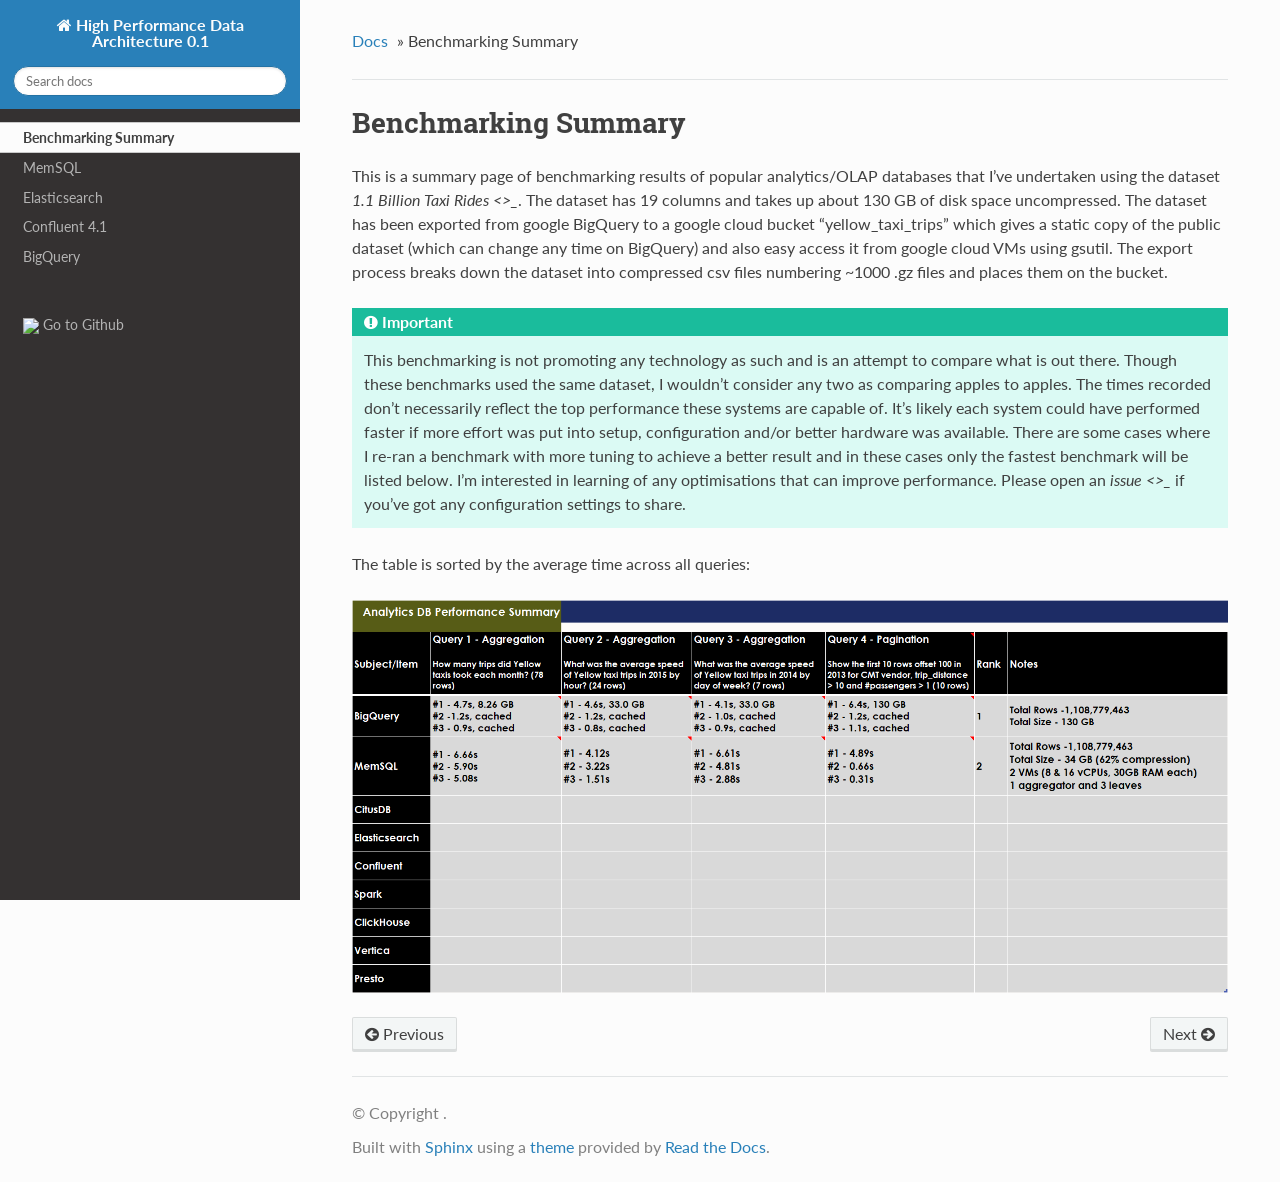
==== commit 00053e54: "Add files via upload" ====
--- a/benchmark.html
+++ b/benchmark.html
@@ -155,7 +155,9 @@
   <div class="section" id="benchmarking-summary">
 <h1>Benchmarking Summary<a class="headerlink" href="#benchmarking-summary" title="Permalink to this headline">¶</a></h1>
 <p>This is a summary page of benchmarking results of popular analytics/OLAP databases that I’ve undertaken using the dataset <cite>1.1 Billion Taxi Rides &lt;&gt;_</cite>.
-The dataset has 51 columns and takes up about 500 GB of disk space uncompressed.</p>
+The dataset has 19 columns and takes up about 130 GB of disk space uncompressed. The dataset has been exported from google BigQuery to a google cloud
+bucket “yellow_taxi_trips” which gives a static copy of the public dataset (which can change any time on BigQuery) and also easy access it from google cloud VMs using gsutil.
+The export process breaks down the dataset into compressed csv files numbering ~1000 .gz files and places them on the bucket.</p>
 <div class="admonition important">
 <p class="first admonition-title">Important</p>
 <p class="last">This benchmarking is not promoting any technology as such and is an attempt to compare what is out there. Though these benchmarks used the same dataset, I wouldn’t consider any two as comparing apples to apples. The times recorded don’t necessarily
@@ -164,12 +166,7 @@
 in these cases only the fastest benchmark will be listed below. I’m interested in learning of any optimisations that can improve performance. Please open an <cite>issue &lt;&gt;_</cite> if you’ve got any configuration settings to share.</p>
 </div>
 <p>The table is sorted by the average time across all queries:</p>
-<img alt="images/benchmark.png" src="images/benchmark.png" usemap="#image-map" />
-  <map name="image-map">
-    <area target="_self" alt="" title="" href="bigquery.html" coords="2,193,88,221" shape="rect">
-    <area target="_self" alt="" title="" href="memsql.html" coords="6,284,86,305" shape="rect">
-    <area target="_self" alt="" title="" href="elasticsearch.html" coords="1,406,123,434" shape="rect">
-  </map>
+<img alt="images/benchmark.png" src="images/benchmark.png" />
 </div>
 
 
@@ -242,4 +239,4 @@
   </script> 
 
 </body>
-</html>
+</html>
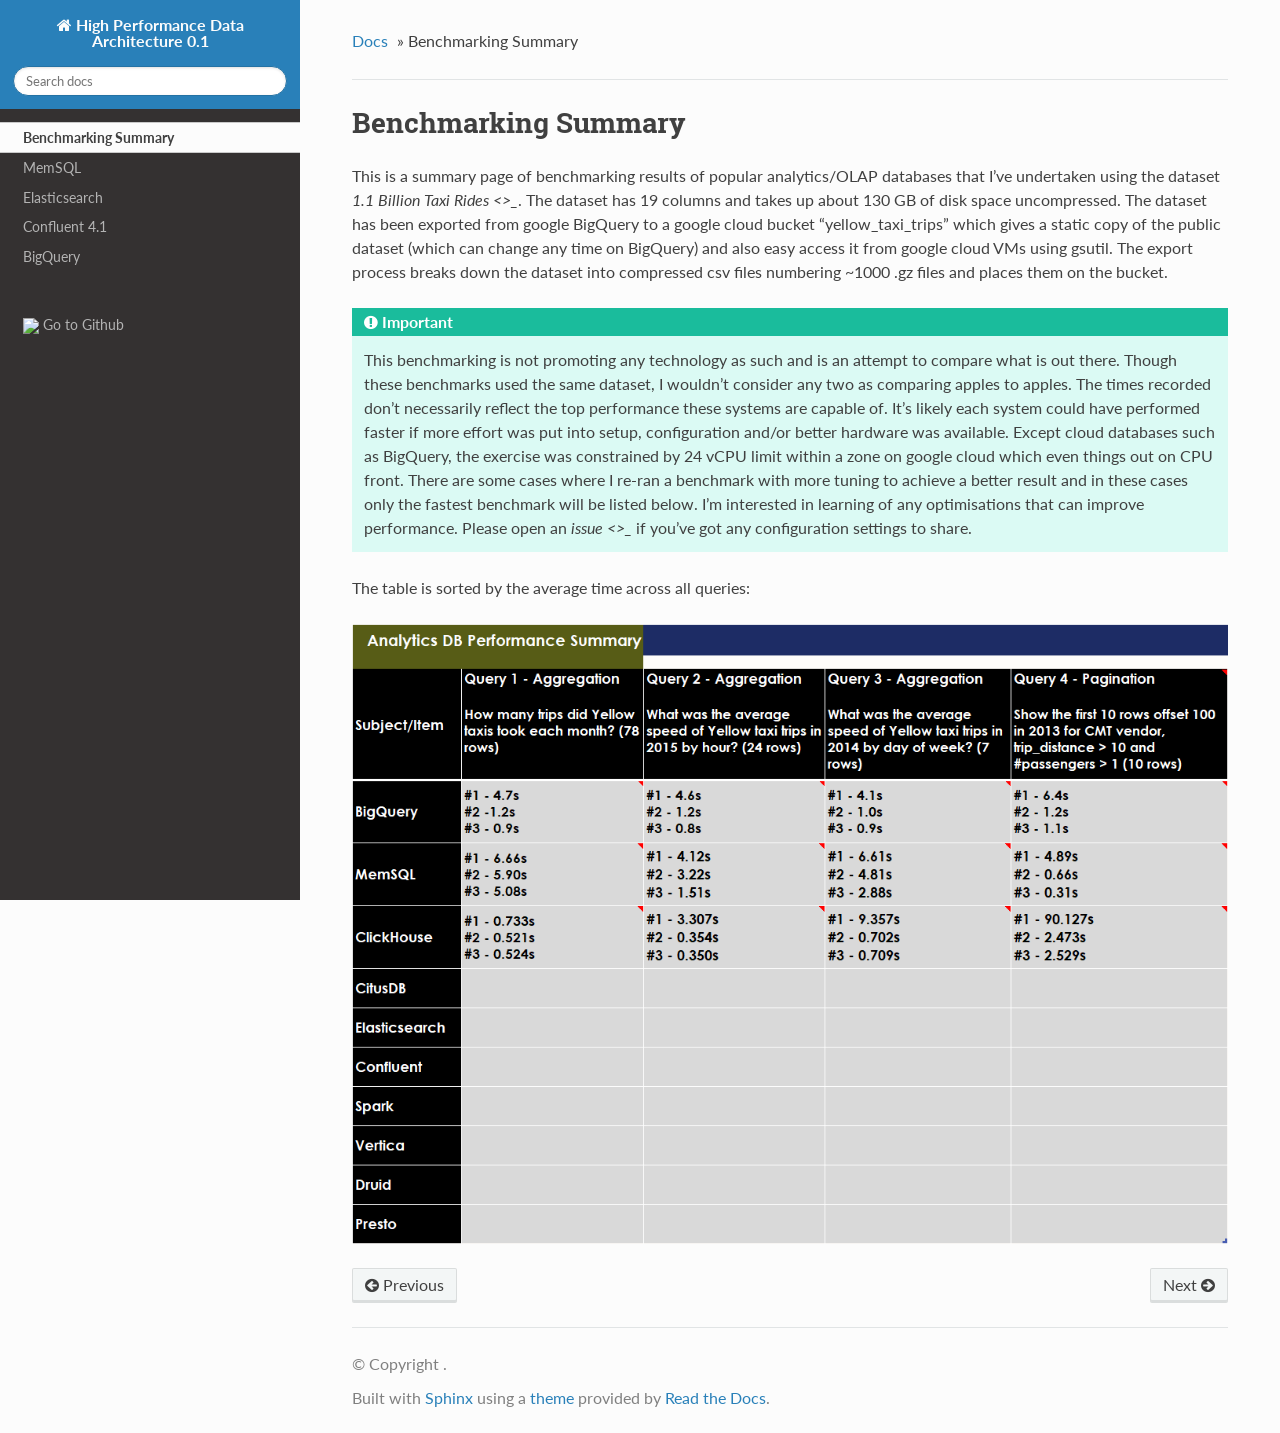
==== commit 74297cb3: "Add files via upload" ====
--- a/benchmark.html
+++ b/benchmark.html
@@ -160,10 +160,11 @@
 The export process breaks down the dataset into compressed csv files numbering ~1000 .gz files and places them on the bucket.</p>
 <div class="admonition important">
 <p class="first admonition-title">Important</p>
-<p class="last">This benchmarking is not promoting any technology as such and is an attempt to compare what is out there. Though these benchmarks used the same dataset, I wouldn’t consider any two as comparing apples to apples. The times recorded don’t necessarily
-reflect the top performance these systems are capable of. It’s likely each system could have performed faster if more effort was put into setup,
-configuration and/or better hardware was available. There are some cases where I re-ran a benchmark with more tuning to achieve a better result and
-in these cases only the fastest benchmark will be listed below. I’m interested in learning of any optimisations that can improve performance. Please open an <cite>issue &lt;&gt;_</cite> if you’ve got any configuration settings to share.</p>
+<p class="last">This benchmarking is not promoting any technology as such and is an attempt to compare what is out there. Though these benchmarks used the same dataset, I wouldn’t consider any two as comparing apples to apples.
+The times recorded don’t necessarily reflect the top performance these systems are capable of.
+It’s likely each system could have performed faster if more effort was put into setup, configuration and/or better hardware was available.
+Except cloud databases such as BigQuery, the exercise was constrained by 24 vCPU limit within a zone on google cloud which even things out on CPU front.
+There are some cases where I re-ran a benchmark with more tuning to achieve a better result and in these cases only the fastest benchmark will be listed below. I’m interested in learning of any optimisations that can improve performance. Please open an <cite>issue &lt;&gt;_</cite> if you’ve got any configuration settings to share.</p>
 </div>
 <p>The table is sorted by the average time across all queries:</p>
 <img alt="images/benchmark.png" src="images/benchmark.png" />
